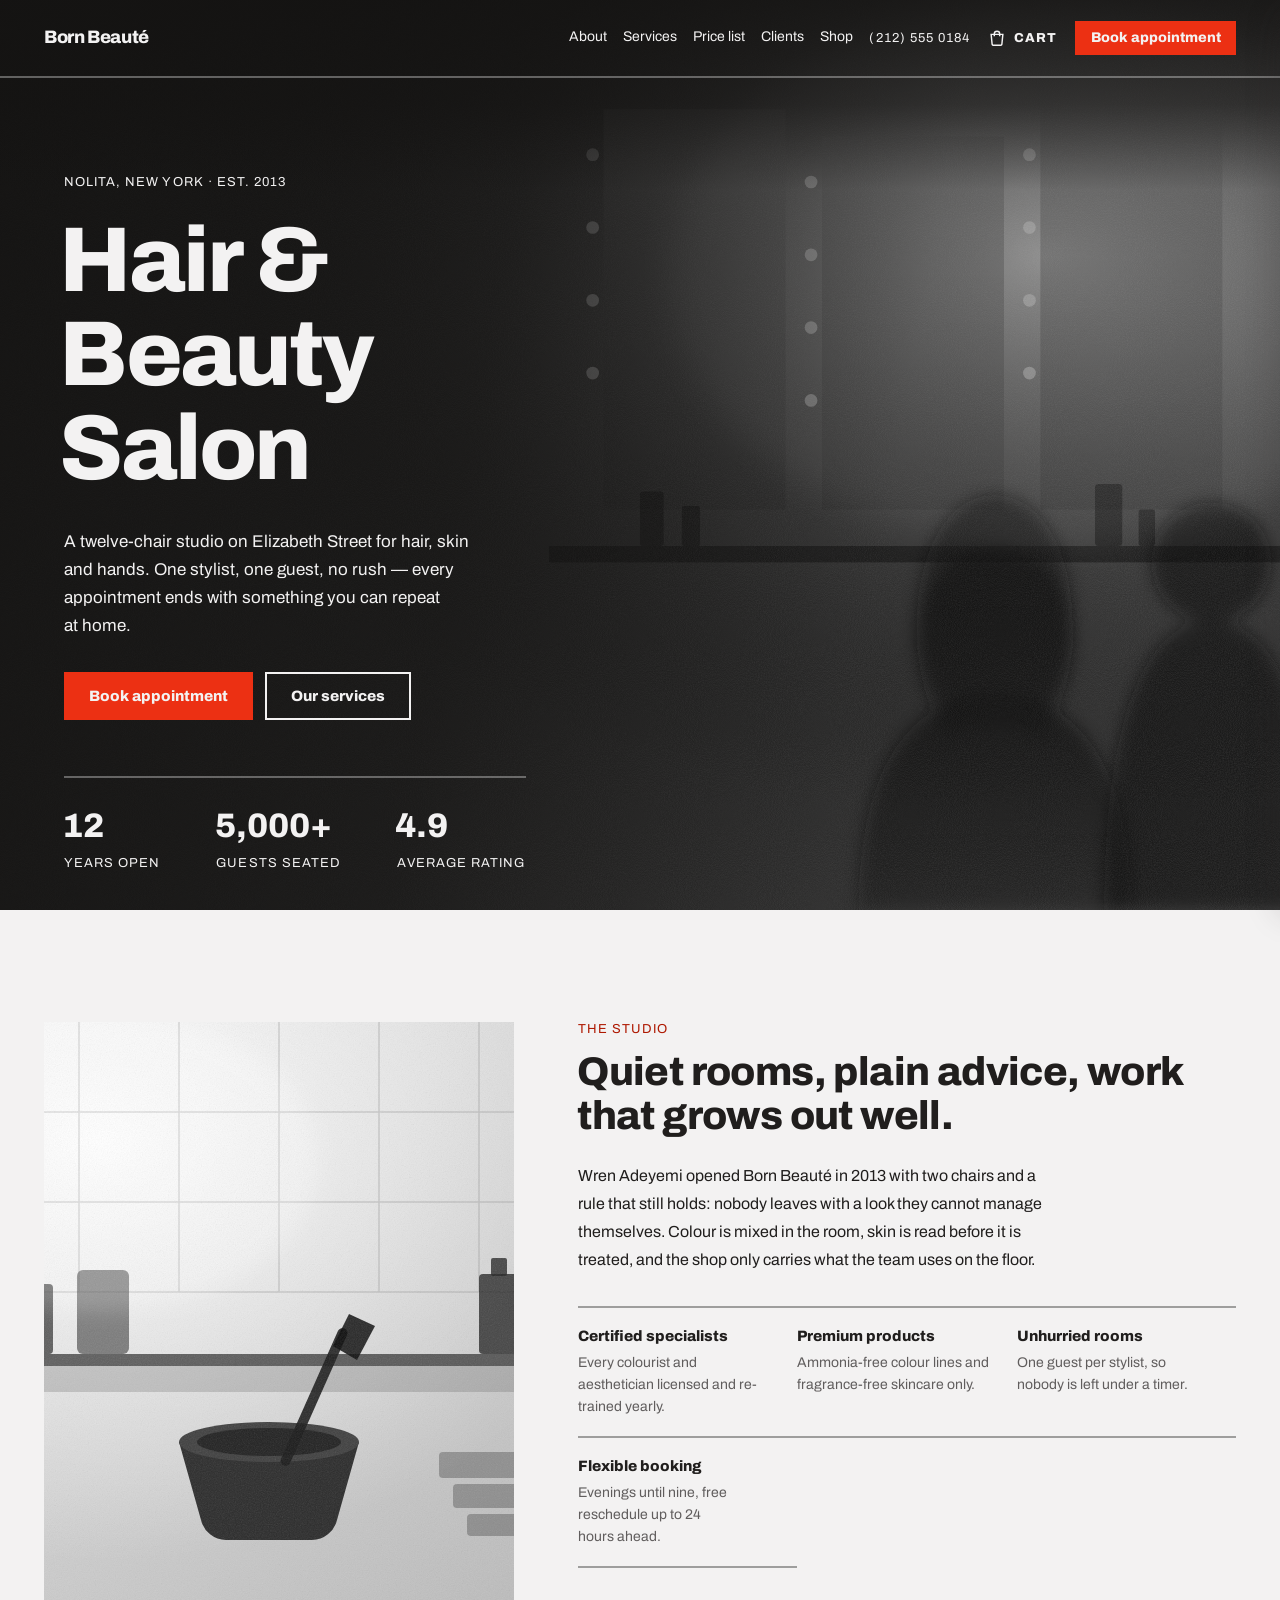
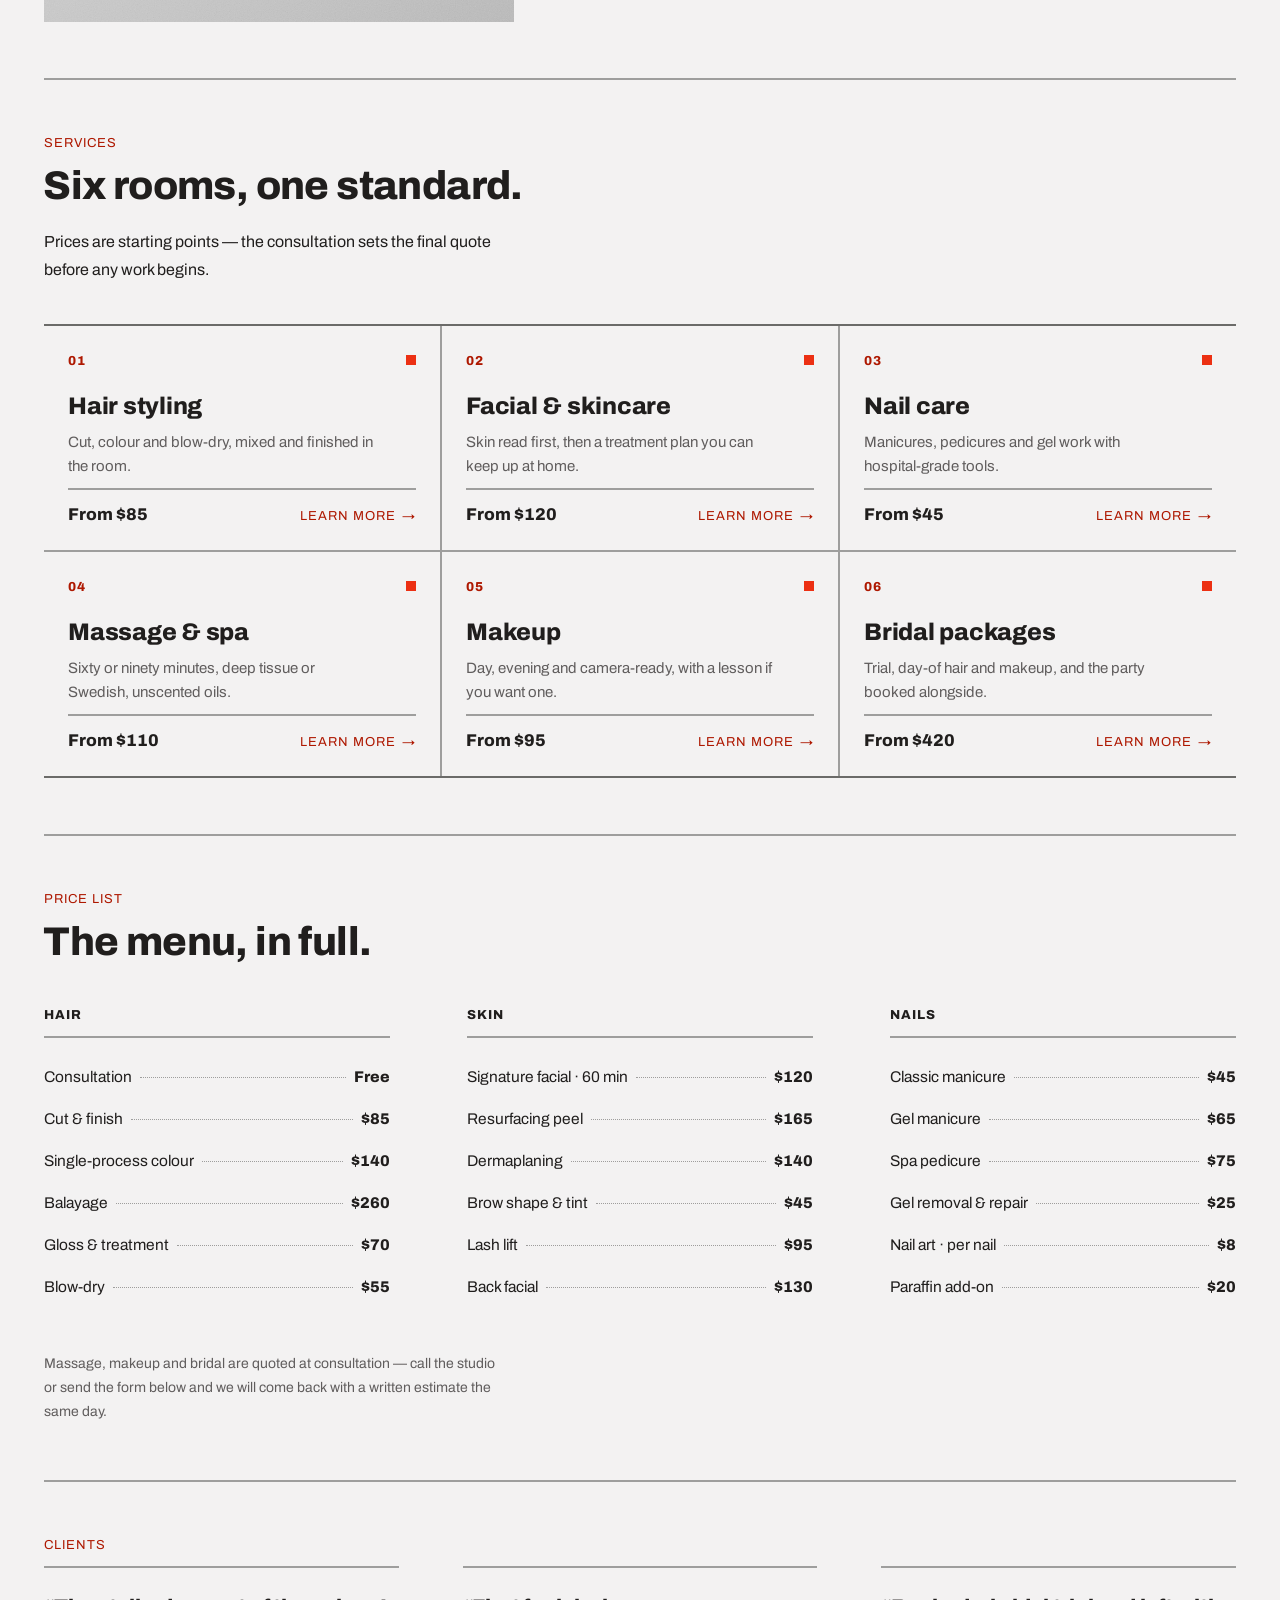
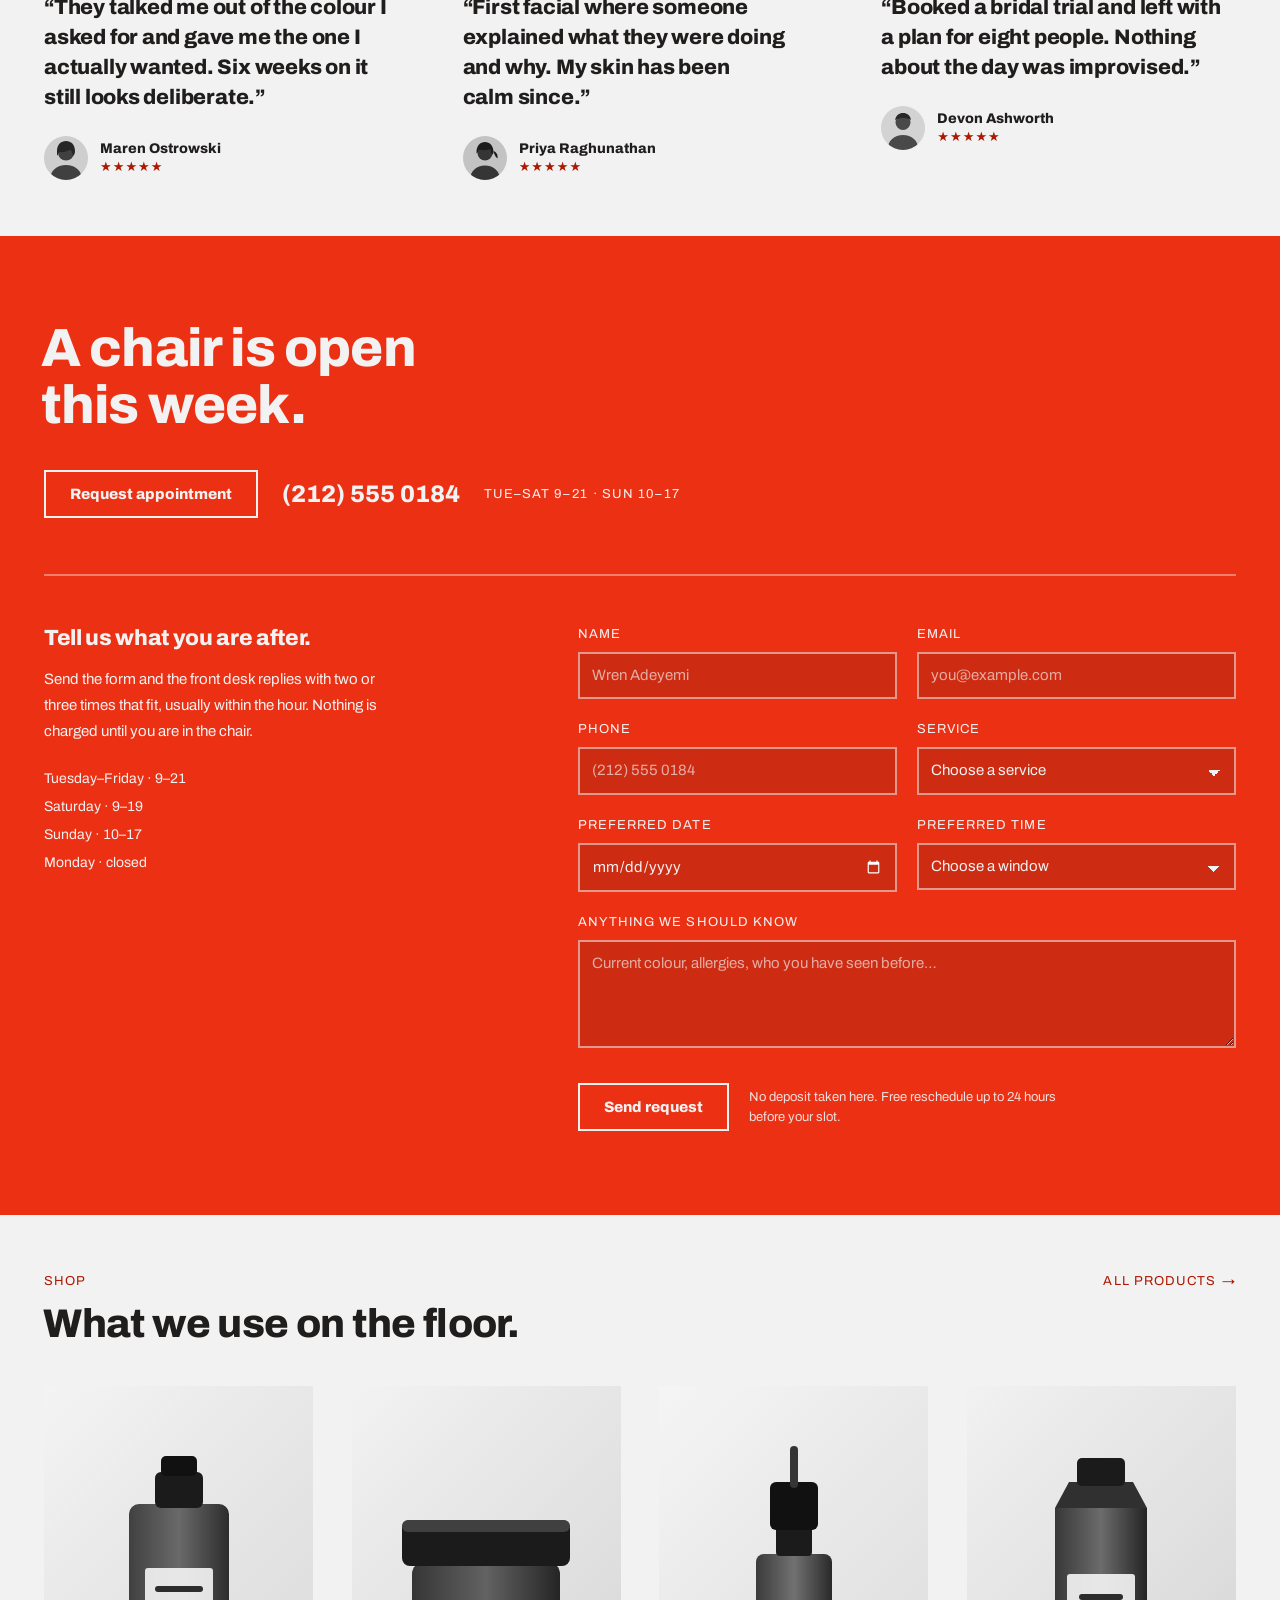
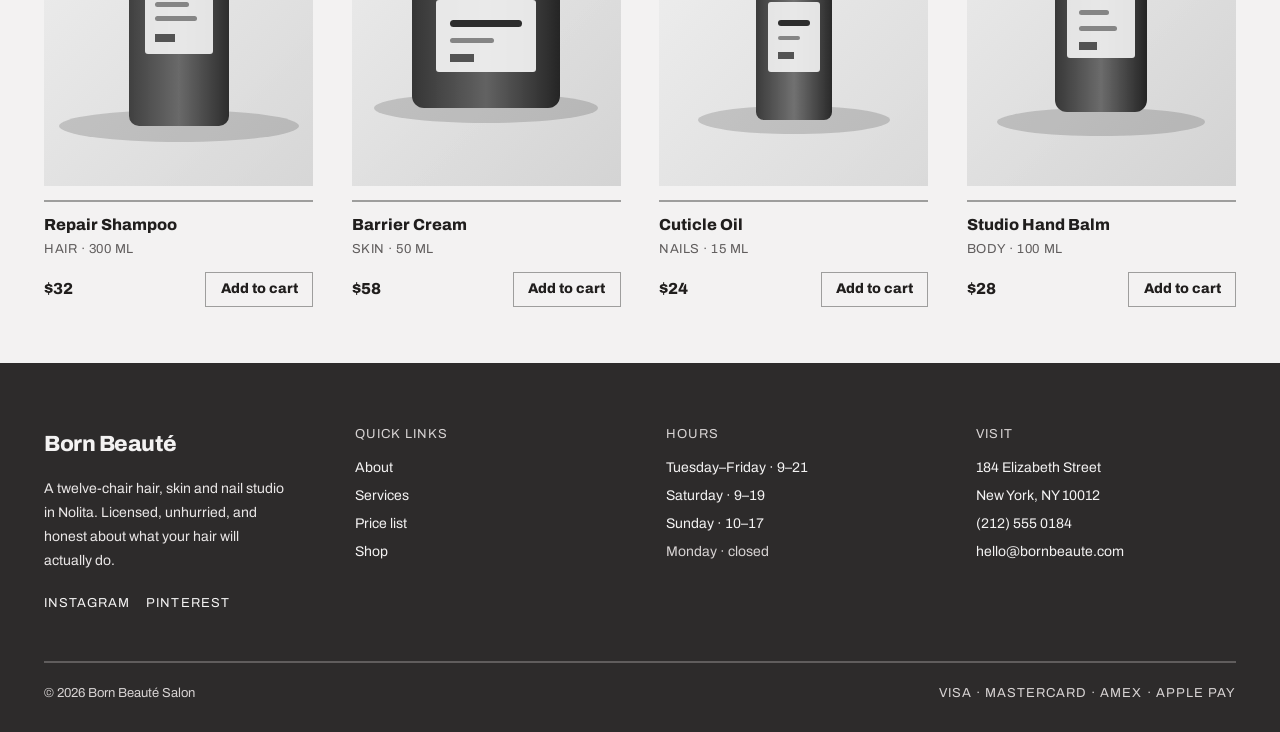
==== index.html @ 6c7028ec "importing all website files" ====
<!DOCTYPE html>
<html lang="en">
<head>
<meta charset="utf-8">
<meta name="viewport" content="width=device-width, initial-scale=1">
<title>Born Beaut&eacute; Salon &mdash; Hair, Skin &amp; Nails in Nolita, New York</title>
<meta name="description" content="Born Beaut&eacute; is a twelve-chair hair, skin and nail studio on Elizabeth Street. One stylist, one guest, no rush. Book cuts, colour, facials, nails, massage, makeup and bridal.">
<meta name="theme-color" content="#141312">
<link rel="canonical" href="https://www.bornbeaute.com/">

<meta property="og:type" content="website">
<meta property="og:site_name" content="Born Beaut&eacute; Salon">
<meta property="og:title" content="Born Beaut&eacute; Salon &mdash; Hair, Skin &amp; Nails in Nolita">
<meta property="og:description" content="A twelve-chair studio on Elizabeth Street. Every appointment ends with something you can repeat at home.">
<meta property="og:url" content="https://www.bornbeaute.com/">
<meta property="og:image" content="https://www.bornbeaute.com/assets/img/hero.svg">
<meta name="twitter:card" content="summary_large_image">

<link rel="icon" href="assets/img/favicon.svg" type="image/svg+xml">
<link rel="preconnect" href="https://fonts.googleapis.com">
<link rel="preconnect" href="https://fonts.gstatic.com" crossorigin>
<link rel="stylesheet" href="assets/css/styles.css">
<script>document.documentElement.classList.add('js');</script>

<script type="application/ld+json">
{
  "@context": "https://schema.org",
  "@type": "HairSalon",
  "name": "Born Beauté Salon",
  "url": "https://www.bornbeaute.com/",
  "telephone": "+1-212-555-0184",
  "email": "hello@bornbeaute.com",
  "priceRange": "$$",
  "address": {
    "@type": "PostalAddress",
    "streetAddress": "184 Elizabeth Street",
    "addressLocality": "New York",
    "addressRegion": "NY",
    "postalCode": "10012",
    "addressCountry": "US"
  },
  "aggregateRating": { "@type": "AggregateRating", "ratingValue": "4.9", "reviewCount": "5000" },
  "openingHoursSpecification": [
    { "@type": "OpeningHoursSpecification", "dayOfWeek": ["Tuesday", "Wednesday", "Thursday", "Friday"], "opens": "09:00", "closes": "21:00" },
    { "@type": "OpeningHoursSpecification", "dayOfWeek": "Saturday", "opens": "09:00", "closes": "19:00" },
    { "@type": "OpeningHoursSpecification", "dayOfWeek": "Sunday", "opens": "10:00", "closes": "17:00" }
  ]
}
</script>
</head>
<body>

<a class="skip-link" href="#main">Skip to content</a>

<header class="site-header" id="siteHeader">
  <nav class="nav" aria-label="Primary">
    <a class="nav-brand" href="#top">Born Beaut&eacute;</a>

    <div class="nav-links" id="navLinks">
      <a href="#about">About</a>
      <a href="#services">Services</a>
      <a href="#pricing">Price list</a>
      <a href="#voices">Clients</a>
      <a href="#shop">Shop</a>
    </div>

    <a class="nav-phone num" href="tel:+12125550184">(212) 555 0184</a>

    <button type="button" class="cart-btn" id="cartOpen" aria-label="Open cart">
      <svg class="cart-icon" viewBox="0 0 20 20" width="18" height="18" aria-hidden="true" focusable="false">
        <path d="M3.5 6h13l-1.1 11.2a1 1 0 0 1-1 .8H5.6a1 1 0 0 1-1-.8z" fill="none" stroke="currentColor" stroke-width="1.6"/>
        <path d="M7 8V5.4A3 3 0 0 1 10 2.4a3 3 0 0 1 3 3V8" fill="none" stroke="currentColor" stroke-width="1.6"/>
      </svg>
      <span class="cart-btn-label">Cart</span>
      <span class="cart-count" id="cartCount" hidden>0</span>
    </button>

    <a class="btn btn-primary" href="#book"><span>Book appointment</span></a>

    <button type="button" class="nav-toggle" id="navToggle" aria-expanded="false" aria-controls="navLinks" aria-label="Toggle menu"><span></span></button>
  </nav>
</header>

<main id="main">

  <!-- ==================== hero ==================== -->
  <section class="hero" id="top">
    <div class="hero-media">
      <video class="grayscale" autoplay muted loop playsinline preload="auto"
             poster="assets/img/hero.svg"
             aria-label="Aerial view drifting over the Nolita neighbourhood around the studio">
        <source src="assets/video/hero.mp4" type="video/mp4">
        <img src="assets/img/hero.svg" alt="A stylist finishing a client's hair in the Born Beaut&eacute; studio" width="1600" height="1000">
      </video>
    </div>
    <div class="hero-scrim"></div>

    <div class="hero-body">
      <div class="wrap">
        <span class="eyebrow hero-eyebrow">Nolita, New York &middot; Est. 2013</span>
        <h1>
          <span>Hair &amp;</span>
          <span>Beauty</span>
          <span>Salon</span>
        </h1>
        <p class="hero-copy">A twelve-chair studio on Elizabeth Street for hair, skin and hands. One stylist, one guest, no rush &mdash; every appointment ends with something you can repeat at home.</p>
        <div class="hero-actions">
          <a class="btn btn-primary btn-lg" href="#book">Book appointment</a>
          <a class="btn btn-on-dark btn-lg" href="#services">Our services</a>
        </div>
        <div class="stats">
          <div>
            <p class="stat-value num">12</p>
            <p class="stat-label">Years open</p>
          </div>
          <div>
            <p class="stat-value num">5,000+</p>
            <p class="stat-label">Guests seated</p>
          </div>
          <div>
            <p class="stat-value num">4.9</p>
            <p class="stat-label">Average rating</p>
          </div>
        </div>
      </div>
    </div>
  </section>

  <div class="wrap">
    <div class="spacer-56"></div>

    <!-- ==================== about ==================== -->
    <section class="section about reveal" id="about" aria-labelledby="about-title">
      <figure class="about-media grayscale">
        <img src="assets/img/about.svg" alt="Colour being mixed at the studio's back bar" width="800" height="600" loading="lazy">
      </figure>
      <div>
        <span class="kicker">The studio</span>
        <h2 class="h2" id="about-title">Quiet rooms, plain advice, work that grows out well.</h2>
        <p class="lede">Wren Adeyemi opened Born Beaut&eacute; in 2013 with two chairs and a rule that still holds: nobody leaves with a look they cannot manage themselves. Colour is mixed in the room, skin is read before it is treated, and the shop only carries what the team uses on the floor.</p>
        <div class="feature-grid">
          <div class="feature">
            <h3>Certified specialists</h3>
            <p>Every colourist and aesthetician licensed and re-trained yearly.</p>
          </div>
          <div class="feature">
            <h3>Premium products</h3>
            <p>Ammonia-free colour lines and fragrance-free skincare only.</p>
          </div>
          <div class="feature">
            <h3>Unhurried rooms</h3>
            <p>One guest per stylist, so nobody is left under a timer.</p>
          </div>
          <div class="feature">
            <h3>Flexible booking</h3>
            <p>Evenings until nine, free reschedule up to 24 hours ahead.</p>
          </div>
        </div>
      </div>
    </section>

    <hr class="hr">

    <!-- ==================== services ==================== -->
    <section class="section reveal" id="services" aria-labelledby="services-title">
      <span class="kicker">Services</span>
      <h2 class="h2" id="services-title">Six rooms, one standard.</h2>
      <p class="lede">Prices are starting points &mdash; the consultation sets the final quote before any work begins.</p>

      <div class="service-grid">
        <article class="service">
          <div class="service-top"><p class="service-num">01</p><span class="service-dot" aria-hidden="true"></span></div>
          <h3>Hair styling</h3>
          <p class="service-blurb">Cut, colour and blow-dry, mixed and finished in the room.</p>
          <div class="service-foot">
            <p class="service-price">From $85</p>
            <a class="link-arrow" href="#pricing">Learn more<span class="visually-hidden"> about hair styling</span></a>
          </div>
        </article>

        <article class="service">
          <div class="service-top"><p class="service-num">02</p><span class="service-dot" aria-hidden="true"></span></div>
          <h3>Facial &amp; skincare</h3>
          <p class="service-blurb">Skin read first, then a treatment plan you can keep up at home.</p>
          <div class="service-foot">
            <p class="service-price">From $120</p>
            <a class="link-arrow" href="#pricing">Learn more<span class="visually-hidden"> about facials and skincare</span></a>
          </div>
        </article>

        <article class="service">
          <div class="service-top"><p class="service-num">03</p><span class="service-dot" aria-hidden="true"></span></div>
          <h3>Nail care</h3>
          <p class="service-blurb">Manicures, pedicures and gel work with hospital-grade tools.</p>
          <div class="service-foot">
            <p class="service-price">From $45</p>
            <a class="link-arrow" href="#pricing">Learn more<span class="visually-hidden"> about nail care</span></a>
          </div>
        </article>

        <article class="service">
          <div class="service-top"><p class="service-num">04</p><span class="service-dot" aria-hidden="true"></span></div>
          <h3>Massage &amp; spa</h3>
          <p class="service-blurb">Sixty or ninety minutes, deep tissue or Swedish, unscented oils.</p>
          <div class="service-foot">
            <p class="service-price">From $110</p>
            <a class="link-arrow" href="#book">Learn more<span class="visually-hidden"> about massage and spa</span></a>
          </div>
        </article>

        <article class="service">
          <div class="service-top"><p class="service-num">05</p><span class="service-dot" aria-hidden="true"></span></div>
          <h3>Makeup</h3>
          <p class="service-blurb">Day, evening and camera-ready, with a lesson if you want one.</p>
          <div class="service-foot">
            <p class="service-price">From $95</p>
            <a class="link-arrow" href="#book">Learn more<span class="visually-hidden"> about makeup</span></a>
          </div>
        </article>

        <article class="service">
          <div class="service-top"><p class="service-num">06</p><span class="service-dot" aria-hidden="true"></span></div>
          <h3>Bridal packages</h3>
          <p class="service-blurb">Trial, day-of hair and makeup, and the party booked alongside.</p>
          <div class="service-foot">
            <p class="service-price">From $420</p>
            <a class="link-arrow" href="#book">Learn more<span class="visually-hidden"> about bridal packages</span></a>
          </div>
        </article>
      </div>
    </section>

    <hr class="hr">

    <!-- ==================== price list ==================== -->
    <section class="section reveal" id="pricing" aria-labelledby="pricing-title">
      <span class="kicker">Price list</span>
      <h2 class="h2" id="pricing-title">The menu, in full.</h2>

      <div class="price-groups">
        <div class="price-group">
          <h3>Hair</h3>
          <dl>
            <div class="price-row"><dt>Consultation</dt><span class="price-lead" aria-hidden="true"></span><dd>Free</dd></div>
            <div class="price-row"><dt>Cut &amp; finish</dt><span class="price-lead" aria-hidden="true"></span><dd>$85</dd></div>
            <div class="price-row"><dt>Single-process colour</dt><span class="price-lead" aria-hidden="true"></span><dd>$140</dd></div>
            <div class="price-row"><dt>Balayage</dt><span class="price-lead" aria-hidden="true"></span><dd>$260</dd></div>
            <div class="price-row"><dt>Gloss &amp; treatment</dt><span class="price-lead" aria-hidden="true"></span><dd>$70</dd></div>
            <div class="price-row"><dt>Blow-dry</dt><span class="price-lead" aria-hidden="true"></span><dd>$55</dd></div>
          </dl>
        </div>

        <div class="price-group">
          <h3>Skin</h3>
          <dl>
            <div class="price-row"><dt>Signature facial &middot; 60 min</dt><span class="price-lead" aria-hidden="true"></span><dd>$120</dd></div>
            <div class="price-row"><dt>Resurfacing peel</dt><span class="price-lead" aria-hidden="true"></span><dd>$165</dd></div>
            <div class="price-row"><dt>Dermaplaning</dt><span class="price-lead" aria-hidden="true"></span><dd>$140</dd></div>
            <div class="price-row"><dt>Brow shape &amp; tint</dt><span class="price-lead" aria-hidden="true"></span><dd>$45</dd></div>
            <div class="price-row"><dt>Lash lift</dt><span class="price-lead" aria-hidden="true"></span><dd>$95</dd></div>
            <div class="price-row"><dt>Back facial</dt><span class="price-lead" aria-hidden="true"></span><dd>$130</dd></div>
          </dl>
        </div>

        <div class="price-group">
          <h3>Nails</h3>
          <dl>
            <div class="price-row"><dt>Classic manicure</dt><span class="price-lead" aria-hidden="true"></span><dd>$45</dd></div>
            <div class="price-row"><dt>Gel manicure</dt><span class="price-lead" aria-hidden="true"></span><dd>$65</dd></div>
            <div class="price-row"><dt>Spa pedicure</dt><span class="price-lead" aria-hidden="true"></span><dd>$75</dd></div>
            <div class="price-row"><dt>Gel removal &amp; repair</dt><span class="price-lead" aria-hidden="true"></span><dd>$25</dd></div>
            <div class="price-row"><dt>Nail art &middot; per nail</dt><span class="price-lead" aria-hidden="true"></span><dd>$8</dd></div>
            <div class="price-row"><dt>Paraffin add-on</dt><span class="price-lead" aria-hidden="true"></span><dd>$20</dd></div>
          </dl>
        </div>
      </div>

      <p class="price-note">Massage, makeup and bridal are quoted at consultation &mdash; call the studio or send the form below and we will come back with a written estimate the same day.</p>
    </section>

    <hr class="hr">

    <!-- ==================== clients ==================== -->
    <section class="section reveal" id="voices" aria-labelledby="voices-title">
      <span class="kicker">Clients</span>
      <h2 class="visually-hidden" id="voices-title">What clients say</h2>

      <div class="quote-grid">
        <figure class="quote">
          <blockquote>&ldquo;They talked me out of the colour I asked for and gave me the one I actually wanted. Six weeks on it still looks deliberate.&rdquo;</blockquote>
          <figcaption>
            <img class="grayscale" src="assets/img/client-1.svg" alt="" width="44" height="44" loading="lazy">
            <span>
              <span class="quote-name">Maren Ostrowski</span>
              <span class="quote-stars" aria-label="Rated 5 out of 5">&#9733;&#9733;&#9733;&#9733;&#9733;</span>
            </span>
          </figcaption>
        </figure>

        <figure class="quote">
          <blockquote>&ldquo;First facial where someone explained what they were doing and why. My skin has been calm since.&rdquo;</blockquote>
          <figcaption>
            <img class="grayscale" src="assets/img/client-2.svg" alt="" width="44" height="44" loading="lazy">
            <span>
              <span class="quote-name">Priya Raghunathan</span>
              <span class="quote-stars" aria-label="Rated 5 out of 5">&#9733;&#9733;&#9733;&#9733;&#9733;</span>
            </span>
          </figcaption>
        </figure>

        <figure class="quote">
          <blockquote>&ldquo;Booked a bridal trial and left with a plan for eight people. Nothing about the day was improvised.&rdquo;</blockquote>
          <figcaption>
            <img class="grayscale" src="assets/img/client-3.svg" alt="" width="44" height="44" loading="lazy">
            <span>
              <span class="quote-name">Devon Ashworth</span>
              <span class="quote-stars" aria-label="Rated 5 out of 5">&#9733;&#9733;&#9733;&#9733;&#9733;</span>
            </span>
          </figcaption>
        </figure>
      </div>
    </section>
  </div>

  <!-- ==================== booking ==================== -->
  <section class="book" id="book" aria-labelledby="book-title">
    <div class="wrap">
      <h2 id="book-title">
        <span>A chair is open</span>
        <span>this week.</span>
      </h2>
      <div class="book-meta">
        <a class="btn btn-on-dark btn-lg" href="#name">Request appointment</a>
        <a class="book-phone" href="tel:+12125550184">(212) 555 0184</a>
        <span class="eyebrow">Tue&ndash;Sat 9&ndash;21 &middot; Sun 10&ndash;17</span>
      </div>

      <div class="book-layout">
        <div class="book-intro">
          <h3>Tell us what you are after.</h3>
          <p>Send the form and the front desk replies with two or three times that fit, usually within the hour. Nothing is charged until you are in the chair.</p>
          <div class="book-hours">
            <span>Tuesday&ndash;Friday &middot; 9&ndash;21</span>
            <span>Saturday &middot; 9&ndash;19</span>
            <span>Sunday &middot; 10&ndash;17</span>
            <span>Monday &middot; closed</span>
          </div>
        </div>

        <form class="book-form" id="bookForm" novalidate>
          <div class="form-grid">
            <label class="field">
              <span>Name</span>
              <input class="input" type="text" id="name" name="name" autocomplete="name" placeholder="Wren Adeyemi" required>
              <span class="field-error" data-error-for="name" role="alert"></span>
            </label>

            <label class="field">
              <span>Email</span>
              <input class="input" type="email" name="email" autocomplete="email" placeholder="you@example.com" required>
              <span class="field-error" data-error-for="email" role="alert"></span>
            </label>

            <label class="field">
              <span>Phone <span class="visually-hidden">(optional)</span></span>
              <input class="input num" type="tel" name="phone" autocomplete="tel" placeholder="(212) 555 0184">
              <span class="field-error" data-error-for="phone" role="alert"></span>
            </label>

            <label class="field">
              <span>Service</span>
              <select class="input" name="service" required>
                <option value="">Choose a service</option>
                <option>Hair styling</option>
                <option>Facial &amp; skincare</option>
                <option>Nail care</option>
                <option>Massage &amp; spa</option>
                <option>Makeup</option>
                <option>Bridal package</option>
                <option>Not sure yet</option>
              </select>
              <span class="field-error" data-error-for="service" role="alert"></span>
            </label>

            <label class="field">
              <span>Preferred date</span>
              <input class="input num" type="date" name="date" required>
              <span class="field-error" data-error-for="date" role="alert"></span>
            </label>

            <label class="field">
              <span>Preferred time</span>
              <select class="input" name="time" required>
                <option value="">Choose a window</option>
                <option>Morning &middot; 9&ndash;12</option>
                <option>Afternoon &middot; 12&ndash;17</option>
                <option>Evening &middot; 17&ndash;21</option>
              </select>
              <span class="field-error" data-error-for="time" role="alert"></span>
            </label>

            <label class="field field--full">
              <span>Anything we should know <span class="visually-hidden">(optional)</span></span>
              <textarea class="input" name="notes" placeholder="Current colour, allergies, who you have seen before&hellip;"></textarea>
            </label>

            <p class="form-status" id="formStatus" role="status" hidden></p>
          </div>

          <div class="form-foot">
            <button class="btn btn-on-dark btn-lg" type="submit">Send request</button>
            <p class="form-fine">No deposit taken here. Free reschedule up to 24 hours before your slot.</p>
          </div>
        </form>
      </div>
    </div>
  </section>

  <!-- ==================== shop ==================== -->
  <div class="wrap">
    <section class="section reveal" id="shop" aria-labelledby="shop-title">
      <div class="shop-head">
        <div>
          <span class="kicker">Shop</span>
          <h2 class="h2" id="shop-title">What we use on the floor.</h2>
        </div>
        <a class="link-arrow" href="#shop">All products</a>
      </div>

      <div class="product-grid">
        <article class="product" data-product="Repair Shampoo" data-kind="Hair &middot; 300 ml" data-price="32" data-img="assets/img/prod-1.svg">
          <figure class="product-media grayscale">
            <img src="assets/img/prod-1.svg" alt="Repair Shampoo, 300 ml bottle" width="400" height="400" loading="lazy">
          </figure>
          <div class="product-info">
            <p class="product-name">Repair Shampoo</p>
            <p class="product-kind">Hair &middot; 300 ml</p>
          </div>
          <div class="product-foot">
            <span class="product-price">$32</span>
            <button type="button" class="btn btn-secondary" data-add-to-cart>Add to cart</button>
          </div>
        </article>

        <article class="product" data-product="Barrier Cream" data-kind="Skin &middot; 50 ml" data-price="58" data-img="assets/img/prod-2.svg">
          <figure class="product-media grayscale">
            <img src="assets/img/prod-2.svg" alt="Barrier Cream, 50 ml jar" width="400" height="400" loading="lazy">
          </figure>
          <div class="product-info">
            <p class="product-name">Barrier Cream</p>
            <p class="product-kind">Skin &middot; 50 ml</p>
          </div>
          <div class="product-foot">
            <span class="product-price">$58</span>
            <button type="button" class="btn btn-secondary" data-add-to-cart>Add to cart</button>
          </div>
        </article>

        <article class="product" data-product="Cuticle Oil" data-kind="Nails &middot; 15 ml" data-price="24" data-img="assets/img/prod-3.svg">
          <figure class="product-media grayscale">
            <img src="assets/img/prod-3.svg" alt="Cuticle Oil, 15 ml dropper bottle" width="400" height="400" loading="lazy">
          </figure>
          <div class="product-info">
            <p class="product-name">Cuticle Oil</p>
            <p class="product-kind">Nails &middot; 15 ml</p>
          </div>
          <div class="product-foot">
            <span class="product-price">$24</span>
            <button type="button" class="btn btn-secondary" data-add-to-cart>Add to cart</button>
          </div>
        </article>

        <article class="product" data-product="Studio Hand Balm" data-kind="Body &middot; 100 ml" data-price="28" data-img="assets/img/prod-4.svg">
          <figure class="product-media grayscale">
            <img src="assets/img/prod-4.svg" alt="Studio Hand Balm, 100 ml tube" width="400" height="400" loading="lazy">
          </figure>
          <div class="product-info">
            <p class="product-name">Studio Hand Balm</p>
            <p class="product-kind">Body &middot; 100 ml</p>
          </div>
          <div class="product-foot">
            <span class="product-price">$28</span>
            <button type="button" class="btn btn-secondary" data-add-to-cart>Add to cart</button>
          </div>
        </article>
      </div>
    </section>
  </div>

</main>

<!-- ==================== footer ==================== -->
<footer class="site-footer">
  <div class="wrap">
    <div class="footer-grid">
      <div>
        <p class="footer-brand">Born Beaut&eacute;</p>
        <p class="footer-about">A twelve-chair hair, skin and nail studio in Nolita. Licensed, unhurried, and honest about what your hair will actually do.</p>
        <div class="footer-social">
          <a href="https://instagram.com/" rel="noopener noreferrer nofollow" target="_blank">Instagram</a>
          <a href="https://pinterest.com/" rel="noopener noreferrer nofollow" target="_blank">Pinterest</a>
        </div>
      </div>

      <div class="footer-col">
        <h2>Quick links</h2>
        <ul>
          <li><a href="#about">About</a></li>
          <li><a href="#services">Services</a></li>
          <li><a href="#pricing">Price list</a></li>
          <li><a href="#shop">Shop</a></li>
        </ul>
      </div>

      <div class="footer-col">
        <h2>Hours</h2>
        <ul class="num">
          <li>Tuesday&ndash;Friday &middot; 9&ndash;21</li>
          <li>Saturday &middot; 9&ndash;19</li>
          <li>Sunday &middot; 10&ndash;17</li>
          <li class="footer-muted">Monday &middot; closed</li>
        </ul>
      </div>

      <div class="footer-col">
        <h2>Visit</h2>
        <ul>
          <li>184 Elizabeth Street</li>
          <li>New York, NY 10012</li>
          <li class="num"><a href="tel:+12125550184">(212) 555 0184</a></li>
          <li><a href="mailto:hello@bornbeaute.com">hello@bornbeaute.com</a></li>
        </ul>
      </div>
    </div>

    <div class="footer-bottom">
      <span>&copy; <span id="year">2026</span> Born Beaut&eacute; Salon</span>
      <span class="eyebrow">Visa &middot; Mastercard &middot; Amex &middot; Apple Pay</span>
    </div>
  </div>
</footer>

<!-- ==================== cart ==================== -->
<div class="drawer-backdrop" id="cartBackdrop" hidden></div>
<aside class="drawer" id="cartDrawer" role="dialog" aria-modal="true" aria-labelledby="cartTitle" aria-hidden="true">
  <div class="drawer-head">
    <h2 id="cartTitle">Your cart</h2>
    <button type="button" class="drawer-close" id="cartClose" aria-label="Close cart">&times;</button>
  </div>
  <div class="drawer-body" id="cartBody">
    <p class="drawer-empty">Nothing here yet. Everything in the shop is what the team reaches for on the floor.</p>
  </div>
  <div class="drawer-foot">
    <div class="cart-total"><span>Subtotal</span><span id="cartTotal">$0</span></div>
    <button type="button" class="btn btn-primary btn-lg" id="cartCheckout" disabled>Checkout</button>
    <p class="drawer-note">Orders are collected at the studio or shipped within New York. Checkout is not wired to a payment provider yet.</p>
  </div>
</aside>

<div class="toast" id="toast" role="status" aria-live="polite"></div>

<button type="button" class="to-top" id="toTop" aria-label="Back to top">&#8593;</button>

<script src="assets/js/main.js" defer></script>
</body>
</html>
---- assets/css/styles.css ----
/* ============================================================================
   Born Beaute Salon - implementation of the "Modernist" design system.
   The token block below is copied from the Modernist design system in _ds/,
   which stays the source of truth for the look. Retune there, then mirror here.
   ========================================================================== */

@import url('https://fonts.googleapis.com/css2?family=Archivo:wght@400;600;800&display=swap');

:root {
  --color-bg: #f3f2f2;
  --color-surface: #eae9e9;
  --color-text: #201e1d;
  --color-accent: #ec3013;
  --color-accent-2: #e15b47;
  --color-divider: color-mix(in srgb, #201e1d 40%, transparent);

  --color-neutral-100: #f8f4f4;
  --color-neutral-200: #eae7e7;
  --color-neutral-300: #d7d3d3;
  --color-neutral-400: #bab6b6;
  --color-neutral-500: #9b9797;
  --color-neutral-600: #7d7979;
  --color-neutral-700: #605d5d;
  --color-neutral-800: #444141;
  --color-neutral-900: #2d2b2b;

  --color-accent-100: #fff2ef;
  --color-accent-200: #ffe0d9;
  --color-accent-300: #ffc4b8;
  --color-accent-400: #ff9783;
  --color-accent-500: #ff563c;
  --color-accent-600: #dd2b0f;
  --color-accent-700: #ae1800;
  --color-accent-800: #7c1405;
  --color-accent-900: #4d170e;

  --font-heading: "Archivo", system-ui, sans-serif;
  --font-heading-weight: 800;
  --font-body: "Archivo", system-ui, sans-serif;

  --space-1: 4px;
  --space-2: 8px;
  --space-3: 12px;
  --space-4: 16px;
  --space-6: 24px;
  --space-8: 32px;

  --radius-md: 0px;

  --shadow-sm: 0 1px 2px color-mix(in srgb, #2d2b2b 14%, transparent);
  --shadow-md: 0 3px 10px color-mix(in srgb, #2d2b2b 16%, transparent);
  --shadow-lg: 0 12px 32px color-mix(in srgb, #2d2b2b 22%, transparent);

  --ink-dark: #141312;
  --rule: 2px solid var(--color-divider);
  --wrap: 1240px;
  --gutter: 24px;
  --header-h: 76px;
}

/* --- base ---------------------------------------------------------------- */

*, *::before, *::after { box-sizing: border-box; }

html { scroll-behavior: smooth; scroll-padding-top: calc(var(--header-h) + 16px); }
@media (prefers-reduced-motion: reduce) {
  html { scroll-behavior: auto; }
  *, *::before, *::after { animation-duration: .001ms !important; transition-duration: .001ms !important; }
}

body {
  margin: 0;
  background: var(--color-bg);
  color: var(--color-text);
  font-family: var(--font-body);
  font-size: 15px;
  line-height: 1.55;
  font-weight: 400;
  text-wrap: pretty;
  -webkit-font-smoothing: antialiased;
}

h1, h2, h3, h4, h5, h6 {
  font-family: var(--font-heading);
  font-weight: var(--font-heading-weight);
  line-height: 1.12;
  letter-spacing: -0.015em;
  margin: 0;
}
p { margin: 0; }
img, svg { display: block; max-width: 100%; }
figure { margin: 0; }
ul { margin: 0; padding: 0; list-style: none; }
dl, dd { margin: 0; }

a { color: var(--color-accent-700); text-decoration: none; text-underline-offset: 3px; }
a:hover { color: var(--color-accent); }

:focus { outline: none; }
:focus-visible { outline: 2px solid var(--color-accent); outline-offset: 2px; }
::selection { background: color-mix(in srgb, var(--color-accent) 30%, transparent); }

.grayscale { filter: grayscale(1) contrast(1.08); }
.visually-hidden {
  position: absolute; width: 1px; height: 1px; padding: 0; margin: -1px;
  overflow: hidden; clip: rect(0 0 0 0); white-space: nowrap; border: 0;
}

.skip-link {
  position: absolute; left: 12px; top: -60px; z-index: 200;
  background: var(--color-accent); color: var(--color-bg);
  padding: 10px 16px; font-family: var(--font-heading); font-weight: 800; font-size: 14px;
  transition: top .15s ease;
}
.skip-link:focus { top: 12px; color: var(--color-bg); }

/* --- shared type --------------------------------------------------------- */

.wrap { max-width: var(--wrap); margin: 0 auto; padding-inline: var(--gutter); }

.kicker {
  display: block; font-size: 13px; line-height: 14px;
  letter-spacing: 0.08em; text-transform: uppercase;
  color: var(--color-accent-700); margin-bottom: 14px;
}
.kicker--light { color: inherit; opacity: .85; }

.h2 {
  font-size: clamp(28px, 3.2vw, 40px); line-height: 1.1;
  letter-spacing: -0.015em; margin-left: -0.02em;
}
.lede { font-size: 16px; line-height: 28px; max-width: 54ch; margin-top: 20px; }
.num { font-feature-settings: "tnum" 1; }
.eyebrow { font-size: 13px; letter-spacing: 0.08em; text-transform: uppercase; }

.hr { height: 2px; border: 0; margin: 0; background: var(--color-divider); }
.section { padding-block: 56px; }
.spacer-56 { height: 56px; }

/* --- buttons ------------------------------------------------------------- */

.btn {
  display: inline-flex; align-items: center; justify-content: center; gap: 6px;
  cursor: pointer; text-decoration: none; white-space: nowrap; flex: none;
  font-family: var(--font-heading); font-weight: var(--font-heading-weight);
  font-size: 14px; line-height: 1.2; color: var(--color-text);
  background: transparent; border: 1px solid transparent;
  padding: var(--space-2) calc(var(--space-3) * 1.2);
  border-radius: var(--radius-md);
  transition: background-color .15s ease, color .15s ease, border-color .15s ease;
}
.btn:disabled { opacity: .45; cursor: not-allowed; }
.btn-primary { background: var(--color-accent); color: var(--color-bg); }
.btn-primary:hover { background: var(--color-accent-600); color: var(--color-bg); }
.btn-primary:active { background: var(--color-accent-700); }
.btn-secondary { border-color: var(--color-divider); }
.btn-secondary:hover { background: color-mix(in srgb, var(--color-text) 7%, transparent); color: var(--color-text); }
.btn-secondary:active { background: color-mix(in srgb, var(--color-text) 14%, transparent); }
.btn-on-dark { color: var(--color-bg); border: 2px solid var(--color-bg); background: transparent; }
.btn-on-dark:hover { background: var(--color-bg); color: var(--ink-dark); }
.btn-lg { padding: 13px 24px; font-size: 15px; }

.link-arrow {
  font-size: 13px; letter-spacing: 0.08em; text-transform: uppercase;
  display: inline-flex; align-items: center; gap: 6px;
}
.link-arrow::after { content: "\2192"; transition: transform .15s ease; }
.link-arrow:hover::after { transform: translateX(3px); }

/* --- header -------------------------------------------------------------- */

.site-header {
  position: fixed; inset: 0 0 auto; z-index: 100;
  color: var(--color-bg);
  border-bottom: 2px solid rgba(243, 242, 242, 0.35);
  background: transparent;
  transition: background-color .25s ease, border-color .25s ease, box-shadow .25s ease;
}
.site-header.is-stuck {
  background: var(--ink-dark);
  border-bottom-color: rgba(243, 242, 242, 0.18);
  box-shadow: var(--shadow-md);
}

.nav {
  display: flex; align-items: center; gap: var(--space-4);
  max-width: var(--wrap); margin: 0 auto;
  padding: var(--space-3) var(--gutter);
  min-height: var(--header-h);
}
.nav-brand {
  font-family: var(--font-heading); font-weight: 800; font-size: 18px;
  letter-spacing: -0.02em; margin-right: auto; color: inherit;
}
.nav-brand:hover { color: inherit; }
.nav-links { display: flex; align-items: center; gap: var(--space-4); }
.nav-links a {
  color: inherit; font-size: 14px; white-space: nowrap;
  padding-block: 4px; border-bottom: 2px solid transparent;
}
.nav-links a:hover { color: inherit; border-bottom-color: var(--color-accent); }
.nav-links a.is-active { border-bottom-color: var(--color-accent); }
.nav-phone { font-size: 13px; letter-spacing: 0.08em; text-transform: uppercase; white-space: nowrap; color: inherit; }
.nav-phone:hover { color: inherit; }

.cart-btn {
  position: relative; display: inline-flex; align-items: center; gap: 8px;
  background: none; border: 0; cursor: pointer; color: inherit;
  font-family: var(--font-heading); font-weight: 800; font-size: 13px;
  letter-spacing: 0.08em; text-transform: uppercase; padding: 6px 2px;
}
.cart-btn:hover { color: var(--color-accent-400); }
.cart-icon { flex: none; }
.cart-count {
  min-width: 20px; height: 20px; padding-inline: 5px;
  display: inline-grid; place-items: center;
  background: var(--color-accent); color: var(--color-bg);
  font-size: 12px; line-height: 1; font-feature-settings: "tnum" 1;
}
.cart-count[hidden] { display: none; }

.nav-toggle {
  display: none; width: 40px; height: 40px; padding: 0;
  background: none; border: 0; cursor: pointer; color: inherit;
}
.nav-toggle span { display: block; width: 22px; height: 2px; background: currentColor; margin: 0 auto; position: relative; transition: background-color .2s ease; }
.nav-toggle span::before, .nav-toggle span::after {
  content: ""; position: absolute; left: 0; width: 22px; height: 2px; background: currentColor;
  transition: transform .2s ease, top .2s ease;
}
.nav-toggle span::before { top: -7px; }
.nav-toggle span::after { top: 7px; }
.nav-toggle[aria-expanded="true"] span { background: transparent; }
.nav-toggle[aria-expanded="true"] span::before { top: 0; transform: rotate(45deg); }
.nav-toggle[aria-expanded="true"] span::after { top: 0; transform: rotate(-45deg); }

@media (max-width: 1140px) {
  .nav-phone { display: none; }
}
@media (max-width: 900px) {
  .nav-toggle { display: block; order: 3; }
  .nav-links {
    position: fixed; inset: var(--header-h) 0 auto; display: block;
    background: var(--ink-dark); padding: 8px var(--gutter) 24px;
    border-bottom: 2px solid rgba(243, 242, 242, 0.2);
    transform: translateY(-8px); opacity: 0; pointer-events: none;
    transition: opacity .18s ease, transform .18s ease;
    max-height: calc(100vh - var(--header-h)); overflow-y: auto;
  }
  .nav-links.is-open { opacity: 1; transform: none; pointer-events: auto; }
  .nav-links a { display: block; padding: 14px 0; font-size: 17px; border-bottom: 1px solid rgba(243, 242, 242, 0.15); }
  .nav-links a:hover, .nav-links a.is-active { border-bottom-color: rgba(243, 242, 242, 0.15); color: var(--color-accent-400); }
  .nav .btn-primary { order: 2; }
  .nav .cart-btn { order: 1; }
}
@media (max-width: 620px) {
  .nav .btn-primary span { display: none; }
  .nav .btn-primary::after { content: "Book"; }
  .cart-btn-label { display: none; }
}

/* --- hero ---------------------------------------------------------------- */

.hero { position: relative; background: var(--color-neutral-900); overflow: hidden; }
.hero-media { position: absolute; inset: 0; }
.hero-media img,
.hero-media video { width: 100%; height: 100%; object-fit: cover; display: block; }
.hero-media::after {
  content: ""; position: absolute; inset: 0; pointer-events: none;
  background: linear-gradient(100deg, rgba(20, 19, 18, .88) 0%, rgba(20, 19, 18, .72) 38%, rgba(20, 19, 18, .28) 68%, rgba(20, 19, 18, .15) 100%);
}
.hero-scrim {
  position: absolute; inset: 0 0 auto; height: 190px; z-index: 1; pointer-events: none;
  background: linear-gradient(to bottom, rgba(20, 19, 18, .82) 0%, rgba(20, 19, 18, .6) 55%, rgba(20, 19, 18, 0) 100%);
}

.hero-body {
  position: relative; z-index: 2; color: var(--color-bg);
  min-height: 100vh; min-height: 100svh; /* full-screen hero */
  display: flex; flex-direction: column; justify-content: flex-end;
  padding-top: calc(var(--header-h) + 96px);
  text-align: left;
}
/* Pin the hero copy to the left edge instead of the centered page column, so
   on wide/full-screen displays the text reads as left-aligned, not centered. */
.hero-body > .wrap {
  max-width: 1400px;
  margin-inline: 0 auto;
  padding-inline: clamp(24px, 5vw, 72px);
}
.hero-eyebrow { display: block; margin-bottom: 22px; }
.hero h1 {
  font-size: clamp(44px, 7.4vw, 92px); line-height: 1.02;
  letter-spacing: -0.03em; margin-left: -0.05em;
}
.hero h1 span { display: block; }
.hero-copy { font-size: 17px; line-height: 28px; max-width: 42ch; margin-top: 32px; }
.hero-actions { display: flex; gap: 12px; flex-wrap: wrap; margin-top: 32px; }

.stats {
  display: grid; grid-template-columns: repeat(3, auto); justify-content: start;
  gap: 14px 56px; margin-top: 56px;
  border-top: 2px solid rgba(243, 242, 242, 0.35); padding: 28px 0 40px;
}
.stat-value { font-family: var(--font-heading); font-weight: 800; font-size: 34px; line-height: 40px; margin-left: -0.045em; }
.stat-label { font-size: 13px; line-height: 14px; letter-spacing: 0.08em; text-transform: uppercase; margin-top: 10px; }

@media (max-width: 620px) {
  .hero-body { min-height: 0; padding-top: calc(var(--header-h) + 64px); }
  .stats { gap: 22px 36px; grid-template-columns: repeat(2, auto); }
}

/* --- about --------------------------------------------------------------- */

.about {
  display: grid; grid-template-columns: minmax(0, 5fr) minmax(0, 7fr);
  gap: 28px clamp(24px, 5vw, 88px); align-items: start;
}
.about-media img { width: 100%; aspect-ratio: 4 / 3; object-fit: cover; background: var(--color-surface); }
.about .lede { max-width: 52ch; margin-top: 24px; }

.feature-grid {
  display: grid; grid-template-columns: repeat(auto-fit, minmax(200px, 1fr));
  margin-top: 32px; border-top: var(--rule);
}
.feature { border-bottom: var(--rule); padding: 18px 0; }
.feature h3 { font-size: 15px; line-height: 20px; letter-spacing: 0; }
.feature p { font-size: 14px; line-height: 22px; color: var(--color-neutral-700); margin: 6px 24px 0 0; }

@media (max-width: 860px) {
  .about { grid-template-columns: 1fr; }
}

/* --- services ------------------------------------------------------------ */

/* 340px keeps the track count at 3 / 2 / 1, so the six cards always fill
   their rows and the divider background is never left showing through. */
.service-grid {
  display: grid; grid-template-columns: repeat(auto-fit, minmax(340px, 1fr));
  gap: 2px; margin-top: 40px; background: var(--color-divider);
  border-top: var(--rule); border-bottom: var(--rule);
}
.service {
  background: var(--color-bg); padding: 28px 24px 24px;
  display: flex; flex-direction: column; gap: 10px;
}
.service-top { display: flex; align-items: baseline; justify-content: space-between; gap: 16px; }
.service-num {
  font-family: var(--font-heading); font-weight: 800; font-size: 13px; line-height: 14px;
  letter-spacing: 0.08em; text-transform: uppercase; color: var(--color-accent-700);
  font-feature-settings: "tnum" 1;
}
.service-dot { width: 10px; height: 10px; background: var(--color-accent); flex: none; transition: transform .2s ease; }
.service:hover .service-dot { transform: scale(1.6); }
.service h3 { font-size: 24px; line-height: 28px; letter-spacing: -0.01em; margin-top: 14px; }
.service-blurb { font-size: 15px; line-height: 24px; color: var(--color-neutral-700); max-width: 34ch; }
.service-foot {
  display: flex; align-items: baseline; justify-content: space-between; gap: 16px;
  margin-top: auto; padding-top: 14px; border-top: var(--rule);
}
.service-price { font-family: var(--font-heading); font-weight: 800; font-size: 17px; line-height: 22px; font-feature-settings: "tnum" 1; }

/* --- price list ---------------------------------------------------------- */

.price-groups {
  display: grid; grid-template-columns: repeat(auto-fit, minmax(320px, 1fr));
  gap: 48px clamp(32px, 6vw, 96px); margin-top: 44px;
}
.price-group h3 {
  font-size: 13px; line-height: 14px; letter-spacing: 0.08em; text-transform: uppercase;
  margin-bottom: 18px; padding-bottom: 14px; border-bottom: var(--rule);
}
.price-row { display: flex; align-items: baseline; gap: 8px; padding: 9px 0; }
.price-row dt { font-size: 15.5px; line-height: 24px; flex: none; }
.price-row dd { font-family: var(--font-heading); font-weight: 800; font-size: 15.5px; line-height: 24px; flex: none; font-feature-settings: "tnum" 1; }
.price-lead { flex: 1; border-bottom: 1px dotted var(--color-divider); transform: translateY(-4px); }
.price-note { margin-top: 44px; font-size: 14px; line-height: 24px; color: var(--color-neutral-700); max-width: 60ch; }

/* --- testimonials -------------------------------------------------------- */

.quote-grid {
  display: grid; grid-template-columns: repeat(auto-fit, minmax(280px, 1fr));
  gap: 40px clamp(32px, 5vw, 72px); margin-top: 8px;
}
.quote { border-top: var(--rule); padding-top: 24px; }
.quote blockquote {
  font-family: var(--font-heading); font-weight: 800; font-size: 21px; line-height: 30px;
  letter-spacing: -0.01em; margin: 0;
}
.quote figcaption { display: flex; align-items: center; gap: 12px; margin-top: 24px; }
.quote figcaption img { width: 44px; height: 44px; border-radius: 50%; object-fit: cover; flex: none; background: var(--color-surface); }
.quote-name { display: block; font-size: 14px; line-height: 18px; font-family: var(--font-heading); font-weight: 800; }
.quote-stars { display: block; font-size: 13px; line-height: 18px; letter-spacing: 0.08em; color: var(--color-accent-700); }

/* --- booking ------------------------------------------------------------- */

.book { background: var(--color-accent); color: var(--color-bg); }
.book .wrap { padding-block: 84px; }
.book h2 {
  font-size: clamp(34px, 4.2vw, 56px); line-height: 1.06;
  letter-spacing: -0.015em; margin-left: -0.058em;
}
.book h2 span { display: block; }
.book-meta { display: flex; align-items: center; gap: 24px; flex-wrap: wrap; margin-top: 36px; }
.book-phone { font-family: var(--font-heading); font-weight: 800; font-size: 24px; line-height: 32px; color: var(--color-bg); font-feature-settings: "tnum" 1; }
.book-phone:hover { color: var(--color-bg); text-decoration: underline; }

.book-layout {
  display: grid; grid-template-columns: minmax(0, 5fr) minmax(0, 7fr);
  gap: 40px clamp(24px, 5vw, 88px); align-items: start;
  margin-top: 56px; padding-top: 48px; border-top: 2px solid rgba(243, 242, 242, 0.4);
}
.book-layout h3 { font-size: 22px; line-height: 28px; }
.book-layout .book-intro p { font-size: 15px; line-height: 26px; margin-top: 14px; max-width: 40ch; }
.book-hours { margin-top: 24px; display: grid; gap: 6px; font-size: 14px; line-height: 22px; font-feature-settings: "tnum" 1; }

.form-grid { display: grid; grid-template-columns: repeat(2, minmax(0, 1fr)); gap: 20px; }
.field { display: block; }
.field--full { grid-column: 1 / -1; }
.field > span {
  display: block; font-size: 13px; letter-spacing: 0.08em; text-transform: uppercase;
  margin-bottom: 8px;
}
.input {
  width: 100%; min-height: 46px; padding: 10px 12px; font: inherit; font-size: 15px;
  color: var(--color-bg); caret-color: var(--color-bg);
  background: rgba(20, 19, 18, 0.14);
  border: 2px solid rgba(243, 242, 242, 0.55); border-radius: 0;
  color-scheme: dark; /* native date picker + select popup follow the field */
  transition: border-color .15s ease, background-color .15s ease;
}
.input::placeholder { color: rgba(243, 242, 242, 0.65); }
.input:hover { border-color: rgba(243, 242, 242, 0.85); }
.input:focus { border-color: var(--color-bg); background: rgba(20, 19, 18, 0.22); outline: none; }
.input:focus-visible { outline: 2px solid var(--color-bg); outline-offset: 2px; }
select.input {
  appearance: none;
  background-image: linear-gradient(45deg, transparent 50%, currentColor 50%), linear-gradient(135deg, currentColor 50%, transparent 50%);
  background-position: calc(100% - 20px) 21px, calc(100% - 14px) 21px;
  background-size: 6px 6px; background-repeat: no-repeat;
}
select.input option { color: var(--color-text); background: var(--color-bg); }
textarea.input { min-height: 108px; resize: vertical; }
.input[aria-invalid="true"] { border-color: #ffdad2; background: rgba(20, 19, 18, 0.3); }
/* overrides the uppercase label styling above - error copy reads as a sentence */
.field > span.field-error {
  display: block; font-size: 13.5px; line-height: 18px;
  margin: 7px 0 0; text-transform: none; letter-spacing: 0;
}
.field > span.field-error::before { content: "\2717\00a0"; }
.field > span.field-error:empty { display: none; }

.form-foot { display: flex; align-items: center; gap: 20px; flex-wrap: wrap; margin-top: 28px; }
.form-fine { font-size: 13px; line-height: 20px; opacity: .9; max-width: 44ch; }
.form-status {
  grid-column: 1 / -1; margin-top: 4px; padding: 16px 18px;
  background: rgba(20, 19, 18, 0.22); border-left: 4px solid var(--color-bg);
  font-size: 15px; line-height: 24px;
}
.form-status[hidden] { display: none; }

@media (max-width: 860px) {
  .book-layout { grid-template-columns: 1fr; }
  .form-grid { grid-template-columns: 1fr; }
  .book .wrap { padding-block: 64px; }
}

/* --- shop ---------------------------------------------------------------- */

.shop-head { display: flex; align-items: baseline; justify-content: space-between; gap: 24px; flex-wrap: wrap; }
.product-grid {
  display: grid; grid-template-columns: repeat(auto-fit, minmax(220px, 1fr));
  gap: 32px clamp(24px, 3vw, 40px); margin-top: 40px;
}
.product { display: flex; flex-direction: column; gap: 14px; }
.product-media { overflow: hidden; background: var(--color-surface); }
.product-media img { width: 100%; aspect-ratio: 1 / 1; object-fit: cover; transition: transform .3s ease; }
.product:hover .product-media img { transform: scale(1.04); }
.product-info { border-top: var(--rule); padding-top: 12px; }
.product-name { font-family: var(--font-heading); font-weight: 800; font-size: 16px; line-height: 22px; }
.product-kind { font-size: 13px; line-height: 18px; letter-spacing: 0.04em; text-transform: uppercase; color: var(--color-neutral-700); margin-top: 4px; }
.product-foot { display: flex; align-items: center; justify-content: space-between; gap: 12px; margin-top: auto; }
.product-price { font-family: var(--font-heading); font-weight: 800; font-size: 16px; font-feature-settings: "tnum" 1; }

/* --- cart drawer --------------------------------------------------------- */

.drawer-backdrop {
  position: fixed; inset: 0; z-index: 150; background: rgba(20, 19, 18, 0.55);
  opacity: 0; pointer-events: none; transition: opacity .2s ease;
}
.drawer-backdrop.is-open { opacity: 1; pointer-events: auto; }

.drawer {
  position: fixed; top: 0; right: 0; bottom: 0; z-index: 160;
  width: min(420px, 100%); background: var(--color-bg);
  display: flex; flex-direction: column;
  transform: translateX(100%); transition: transform .25s ease;
  box-shadow: var(--shadow-lg);
}
.drawer.is-open { transform: none; }
.drawer-head {
  display: flex; align-items: center; justify-content: space-between; gap: 16px;
  padding: 22px var(--space-6); border-bottom: var(--rule);
}
.drawer-head h2 { font-size: 20px; }
.drawer-close { background: none; border: 0; cursor: pointer; font-size: 26px; line-height: 1; color: var(--color-text); padding: 2px 8px; }
.drawer-close:hover { color: var(--color-accent); }
.drawer-body { flex: 1; overflow-y: auto; padding: var(--space-6); }
.drawer-empty { font-size: 15px; line-height: 24px; color: var(--color-neutral-700); }
.cart-line { display: grid; grid-template-columns: 56px 1fr auto; gap: 14px; align-items: start; padding: 16px 0; border-bottom: 1px solid var(--color-divider); }
.cart-line:first-child { padding-top: 0; }
.cart-line img { width: 56px; height: 56px; object-fit: cover; background: var(--color-surface); }
.cart-line-name { font-family: var(--font-heading); font-weight: 800; font-size: 15px; line-height: 20px; }
.cart-line-kind { font-size: 12px; letter-spacing: 0.04em; text-transform: uppercase; color: var(--color-neutral-700); margin-top: 2px; }
.qty { display: inline-flex; align-items: center; border: 1px solid var(--color-divider); margin-top: 8px; }
.qty button { width: 28px; height: 28px; background: none; border: 0; cursor: pointer; font-size: 16px; line-height: 1; color: var(--color-text); }
.qty button:hover { background: color-mix(in srgb, var(--color-text) 8%, transparent); }
.qty span { min-width: 28px; text-align: center; font-size: 14px; font-feature-settings: "tnum" 1; }
.cart-line-price { font-family: var(--font-heading); font-weight: 800; font-size: 15px; font-feature-settings: "tnum" 1; }
.drawer-foot { border-top: var(--rule); padding: var(--space-6); display: grid; gap: 14px; }
.cart-total { display: flex; align-items: baseline; justify-content: space-between; font-family: var(--font-heading); font-weight: 800; font-size: 18px; font-feature-settings: "tnum" 1; }
.drawer-note { font-size: 13px; line-height: 20px; color: var(--color-neutral-700); }

.toast {
  position: fixed; left: 50%; bottom: 28px; z-index: 170; transform: translate(-50%, 20px);
  background: var(--ink-dark); color: var(--color-bg);
  padding: 12px 20px; font-size: 14px;
  opacity: 0; pointer-events: none; transition: opacity .2s ease, transform .2s ease;
}
.toast.is-visible { opacity: 1; transform: translate(-50%, 0); }

/* --- footer -------------------------------------------------------------- */

.site-footer { background: var(--color-neutral-900); color: var(--color-bg); }
.site-footer .wrap { padding-block: 64px 28px; }
.footer-grid { display: grid; grid-template-columns: repeat(auto-fit, minmax(200px, 1fr)); gap: 40px clamp(24px, 4vw, 64px); }
.footer-brand { font-family: var(--font-heading); font-weight: 800; font-size: 22px; letter-spacing: -0.02em; }
.footer-about { font-size: 14px; line-height: 24px; margin-top: 16px; max-width: 30ch; color: var(--color-neutral-200); }
.footer-social { display: flex; gap: 16px; margin-top: 20px; font-size: 13px; letter-spacing: 0.08em; text-transform: uppercase; }
.footer-col h2 { font-size: 13px; font-weight: 400; letter-spacing: 0.08em; text-transform: uppercase; color: var(--color-neutral-300); margin-bottom: 16px; font-family: var(--font-body); }
.footer-col ul { display: grid; gap: 8px; font-size: 14px; line-height: 20px; }
.site-footer a { color: var(--color-bg); }
.site-footer a:hover { color: var(--color-accent-400); }
.footer-muted { color: var(--color-neutral-300); }
.footer-bottom {
  display: flex; align-items: center; justify-content: space-between; gap: 16px; flex-wrap: wrap;
  margin-top: 48px; border-top: 2px solid var(--color-neutral-700); padding-top: 20px;
  font-size: 13px; color: var(--color-neutral-300);
}

/* --- back to top --------------------------------------------------------- */

.to-top {
  position: fixed; right: 20px; bottom: 20px; z-index: 90;
  width: 46px; height: 46px; display: grid; place-items: center;
  background: var(--ink-dark); color: var(--color-bg);
  border: 0; cursor: pointer; font-size: 18px;
  opacity: 0; pointer-events: none; transform: translateY(8px);
  transition: opacity .2s ease, transform .2s ease, background-color .15s ease;
}
.to-top.is-visible { opacity: 1; pointer-events: auto; transform: none; }
.to-top:hover { background: var(--color-accent); }

/* --- reveal on scroll ---------------------------------------------------- */

/* Scoped to .js so the page still shows every section if the script never runs. */
.js .reveal { opacity: 0; transform: translateY(14px); transition: opacity .5s ease, transform .5s ease; }
.js .reveal.is-in { opacity: 1; transform: none; }
@media (prefers-reduced-motion: reduce) { .js .reveal { opacity: 1; transform: none; } }

@media print {
  .site-header, .to-top, .drawer, .drawer-backdrop, .hero-media, .toast { display: none !important; }
  body { background: #fff; }
}
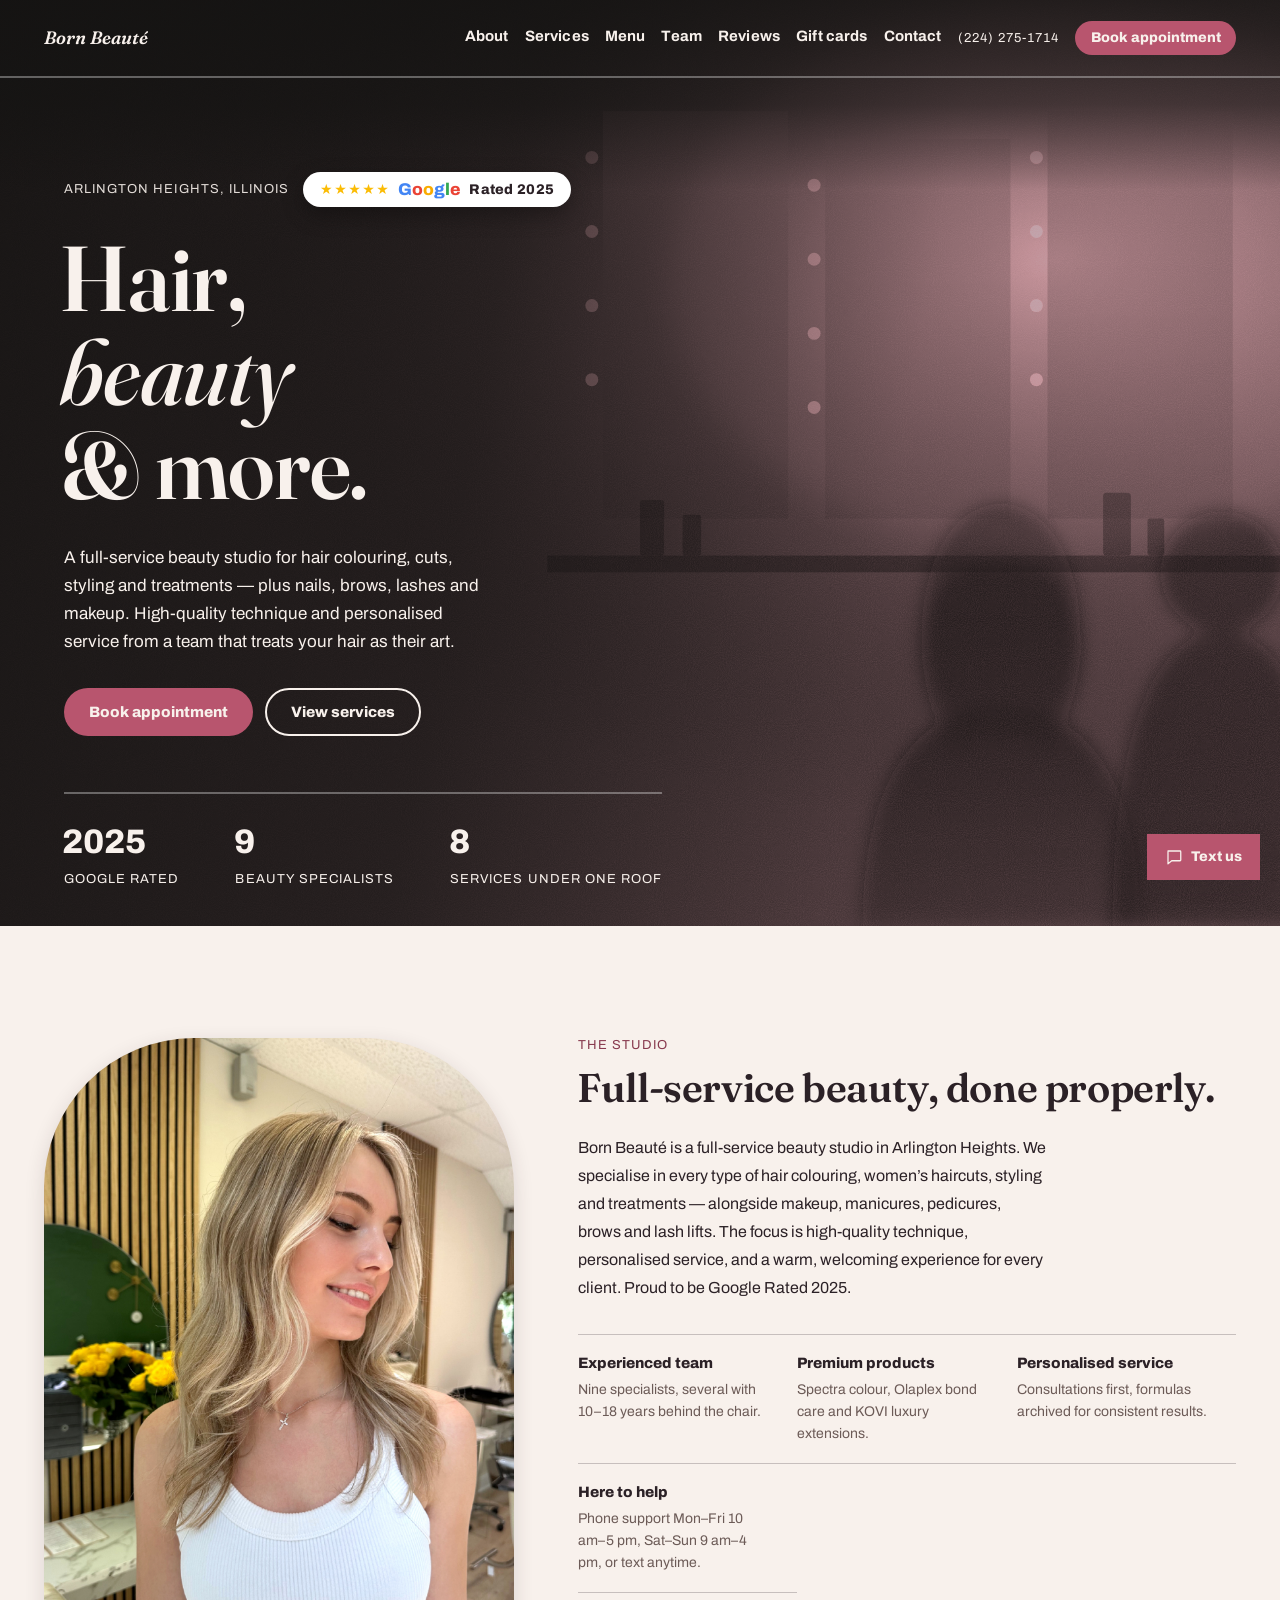
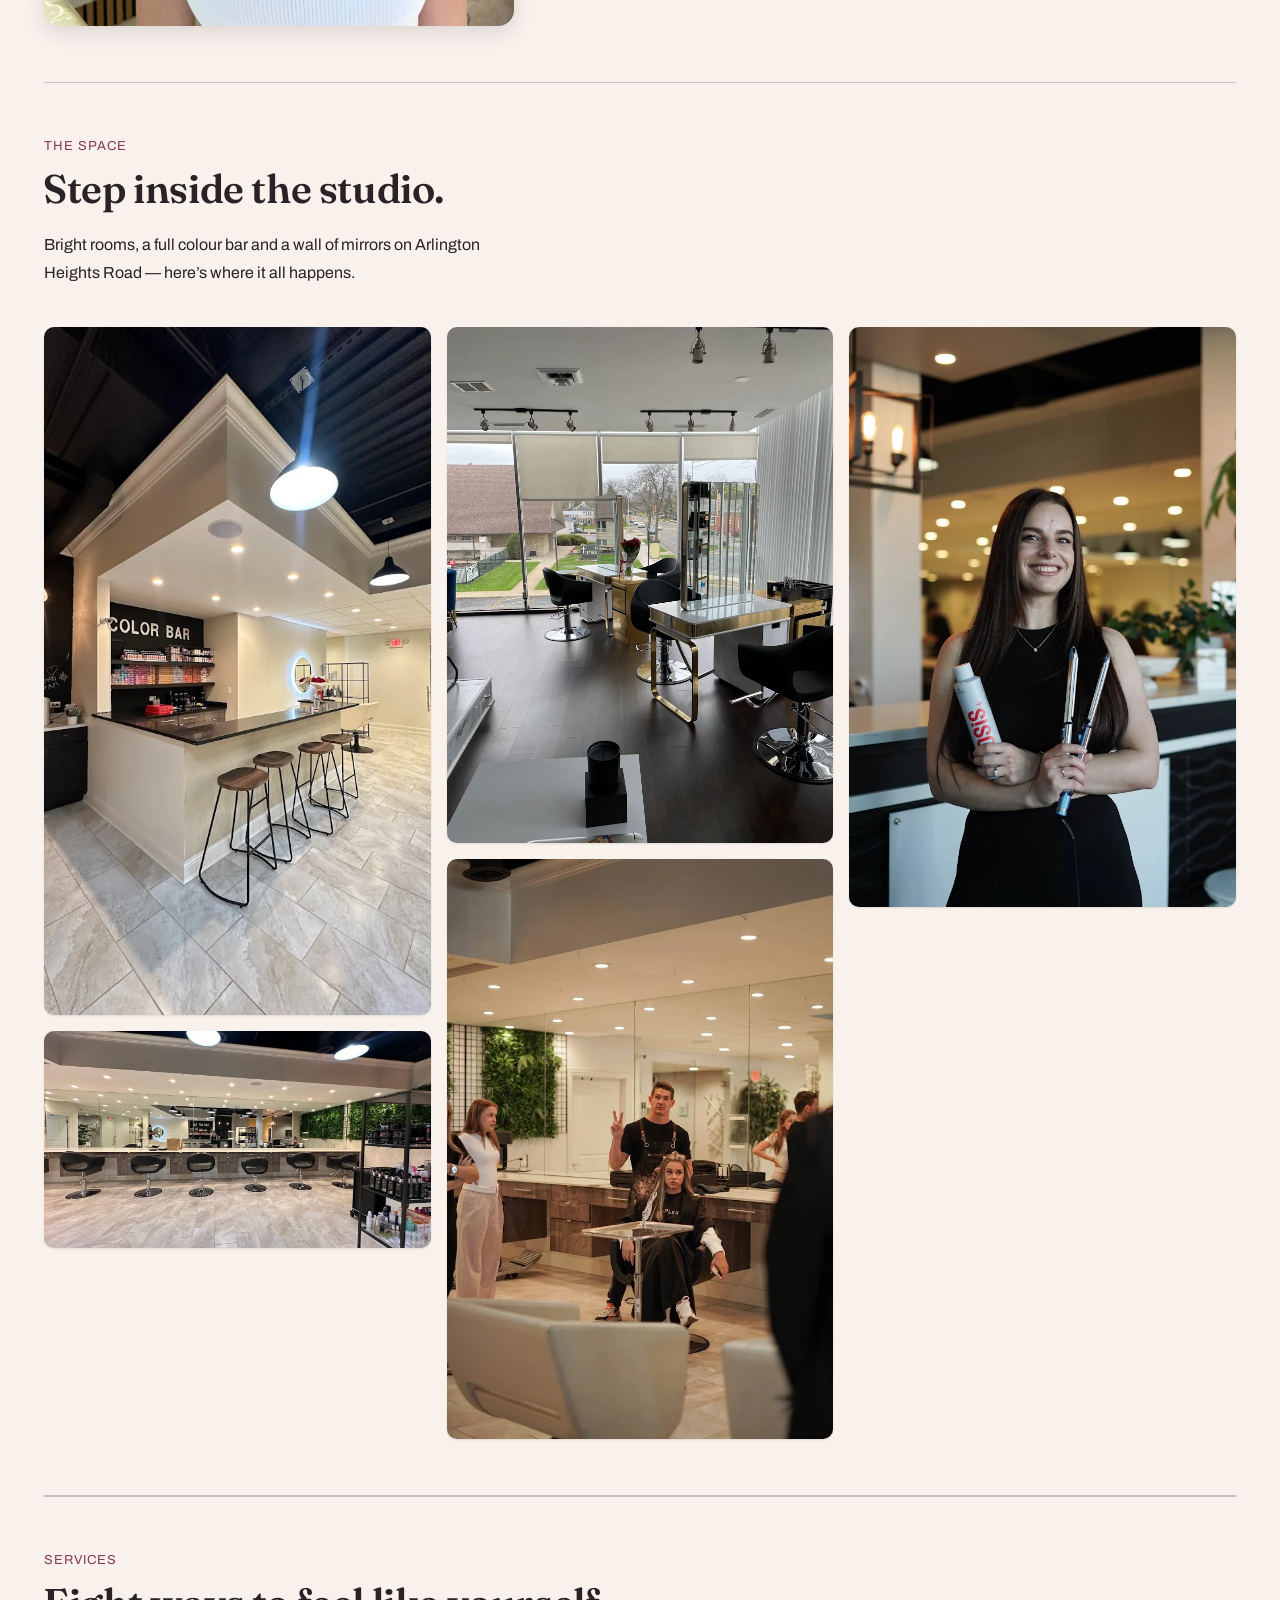
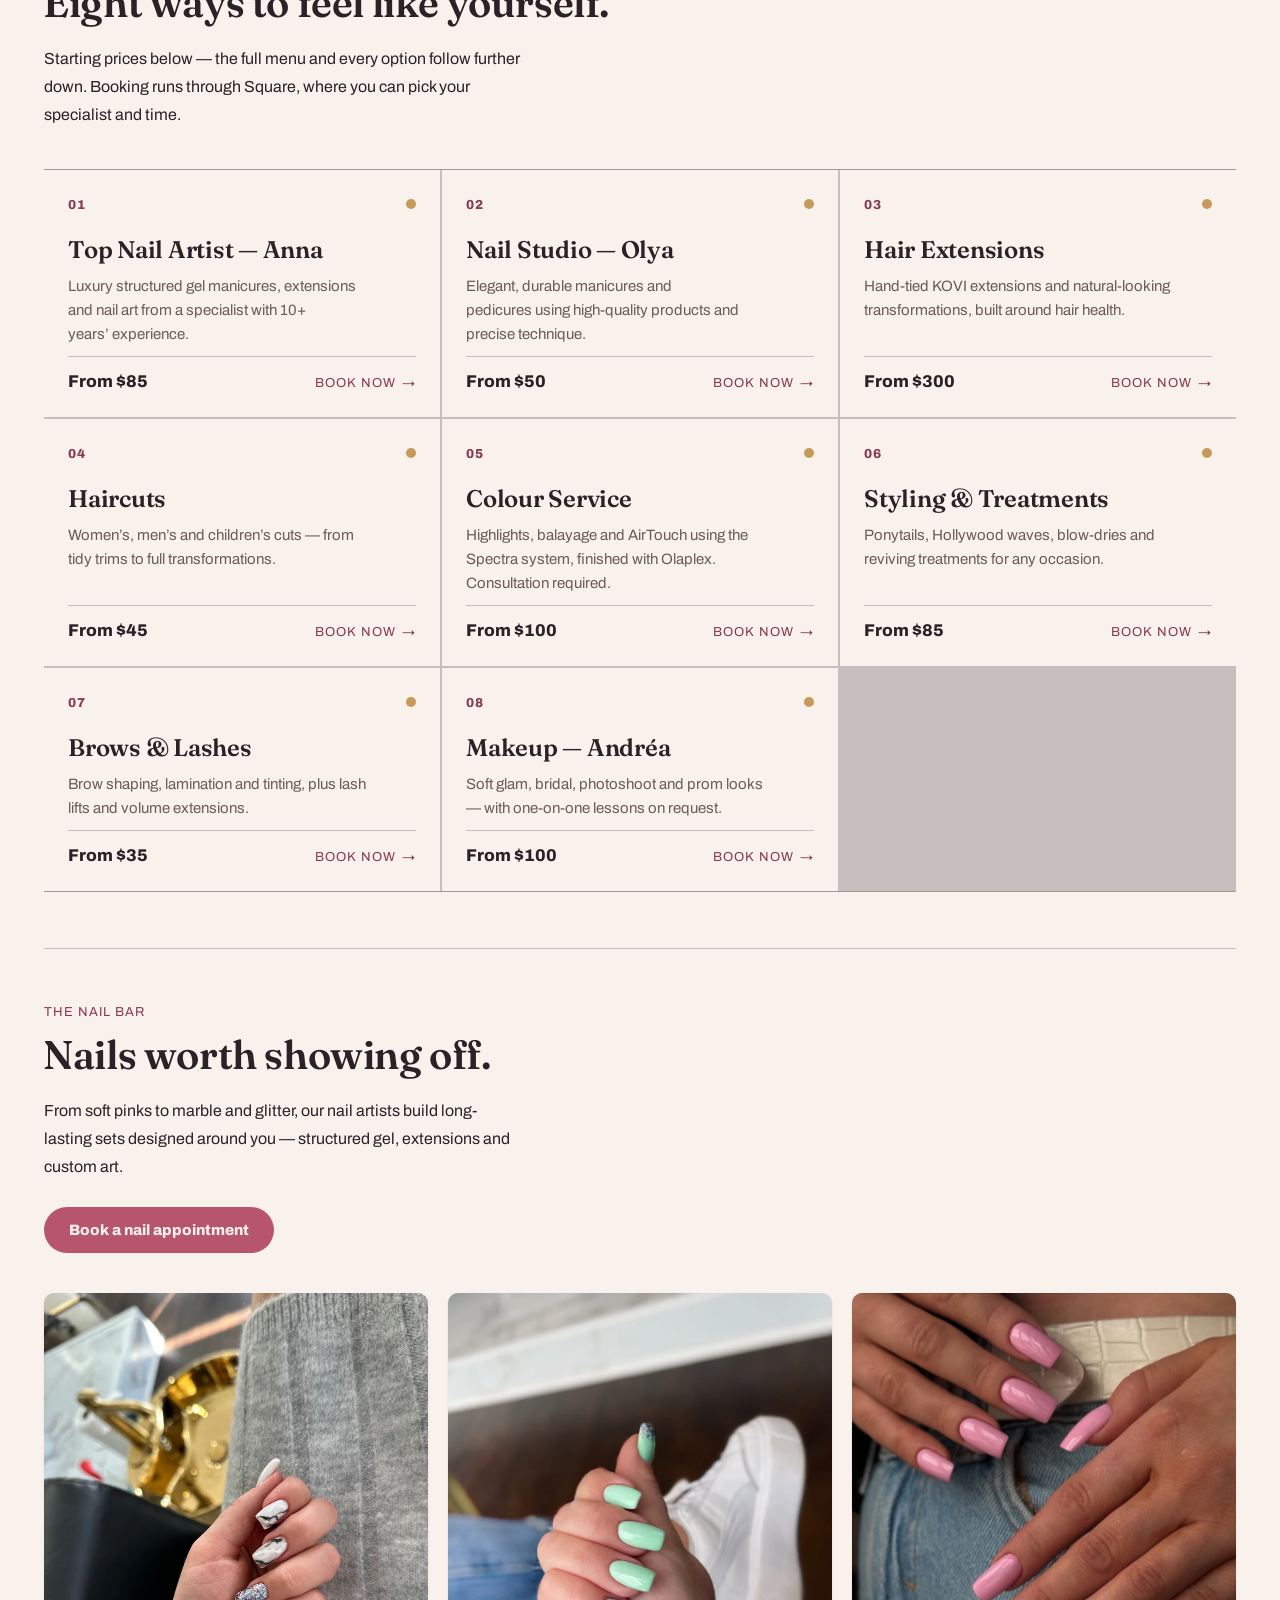
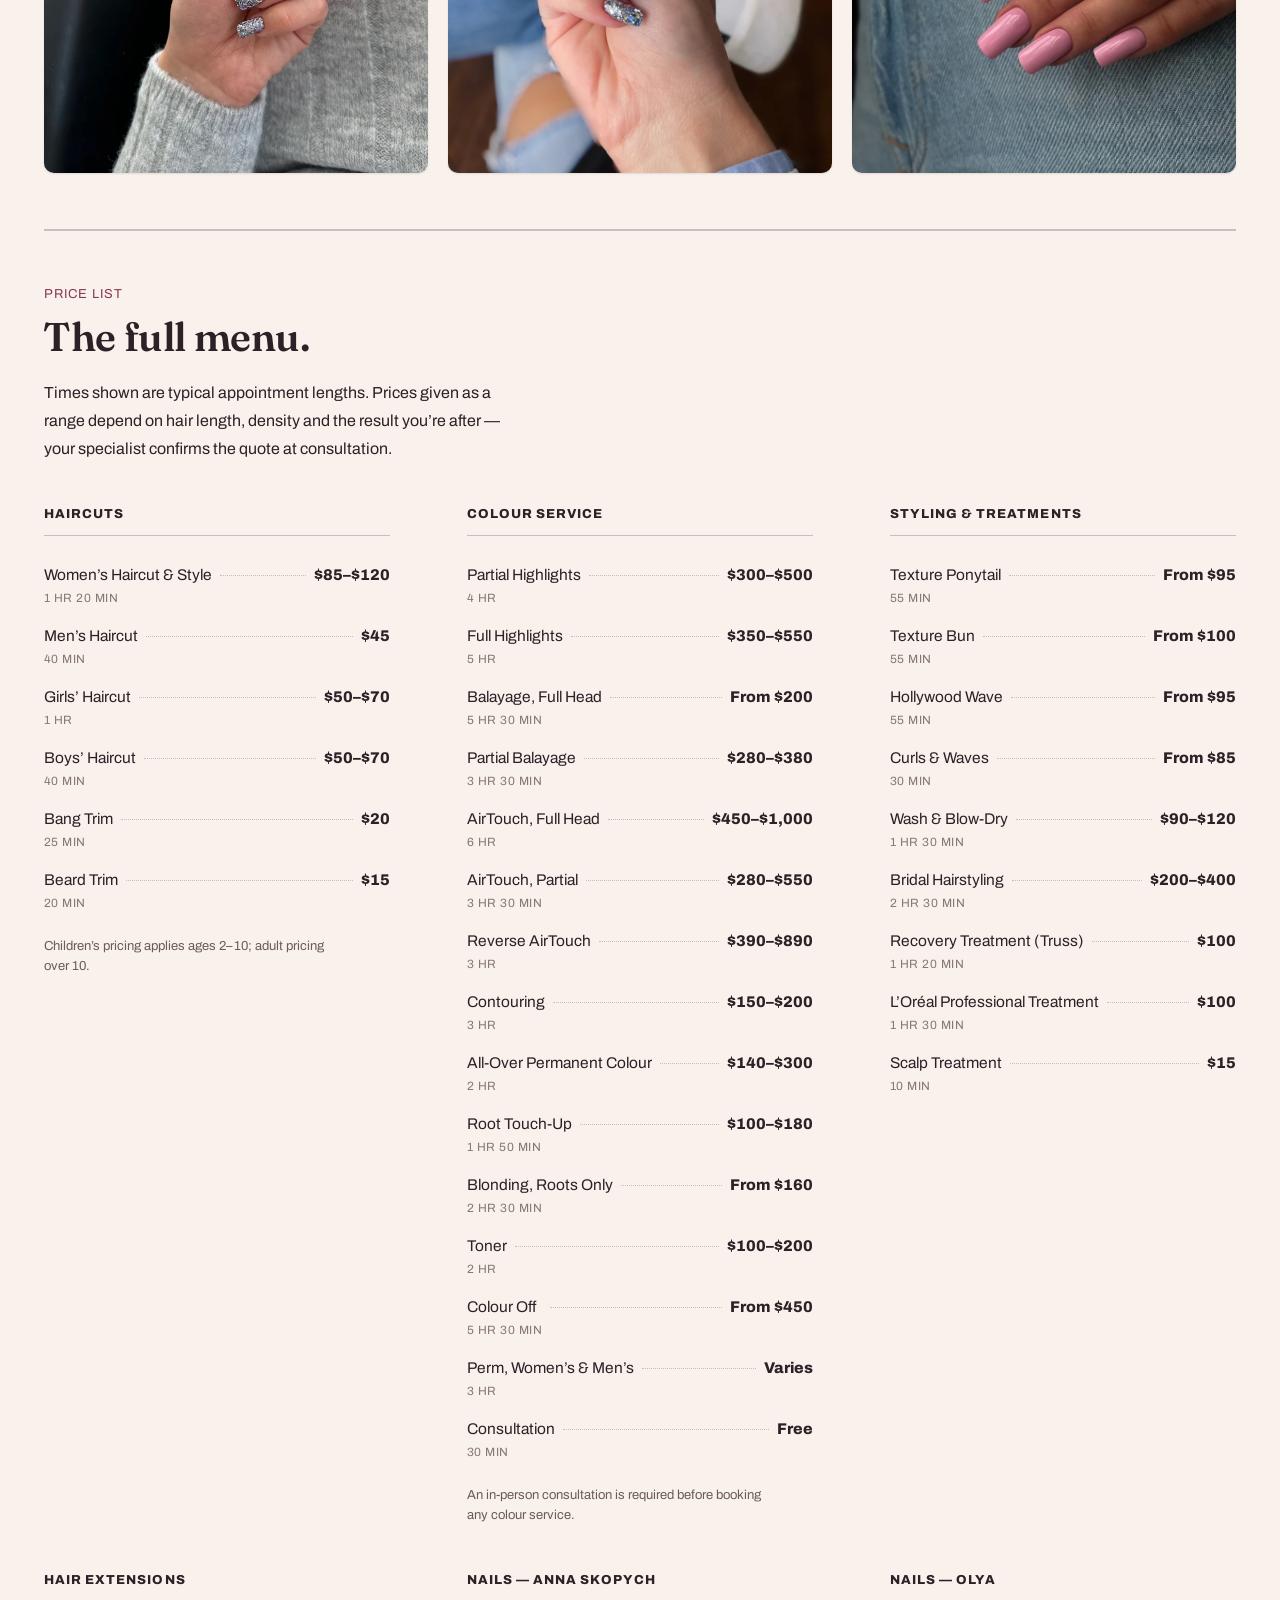
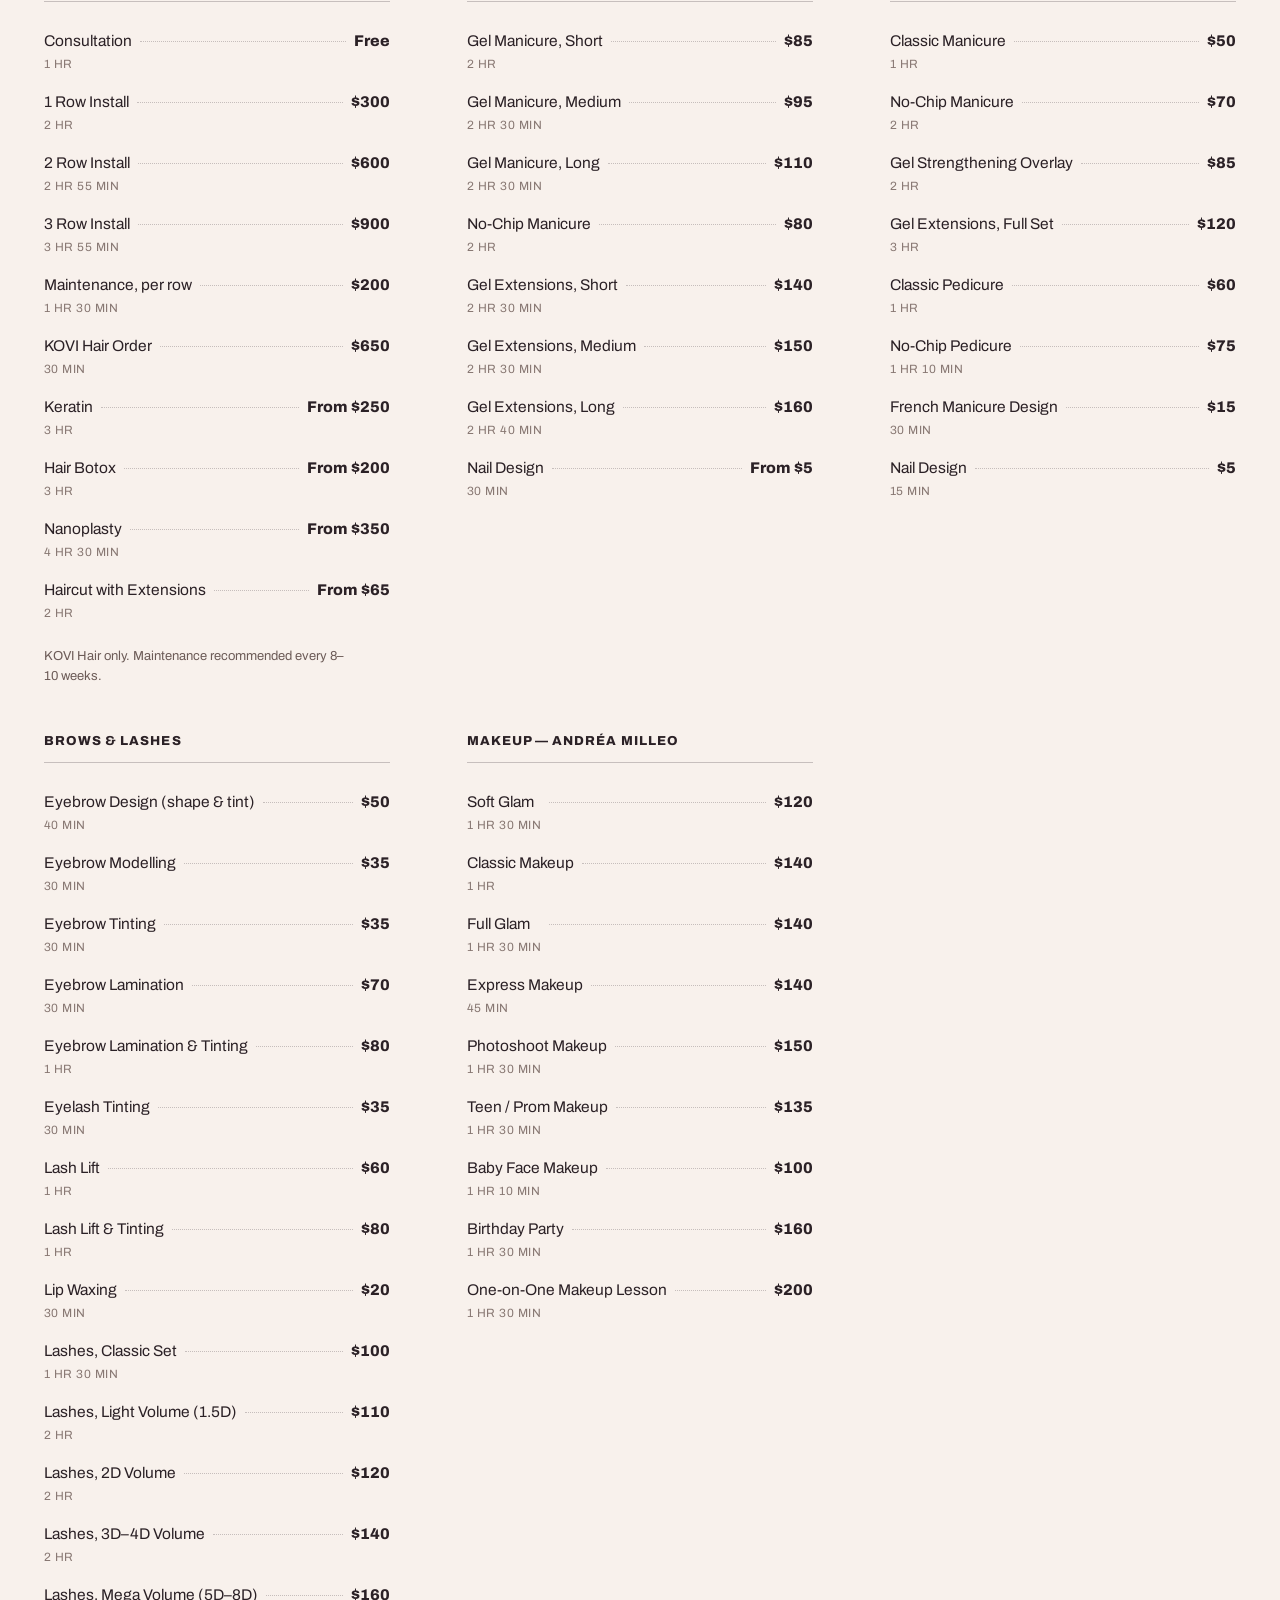
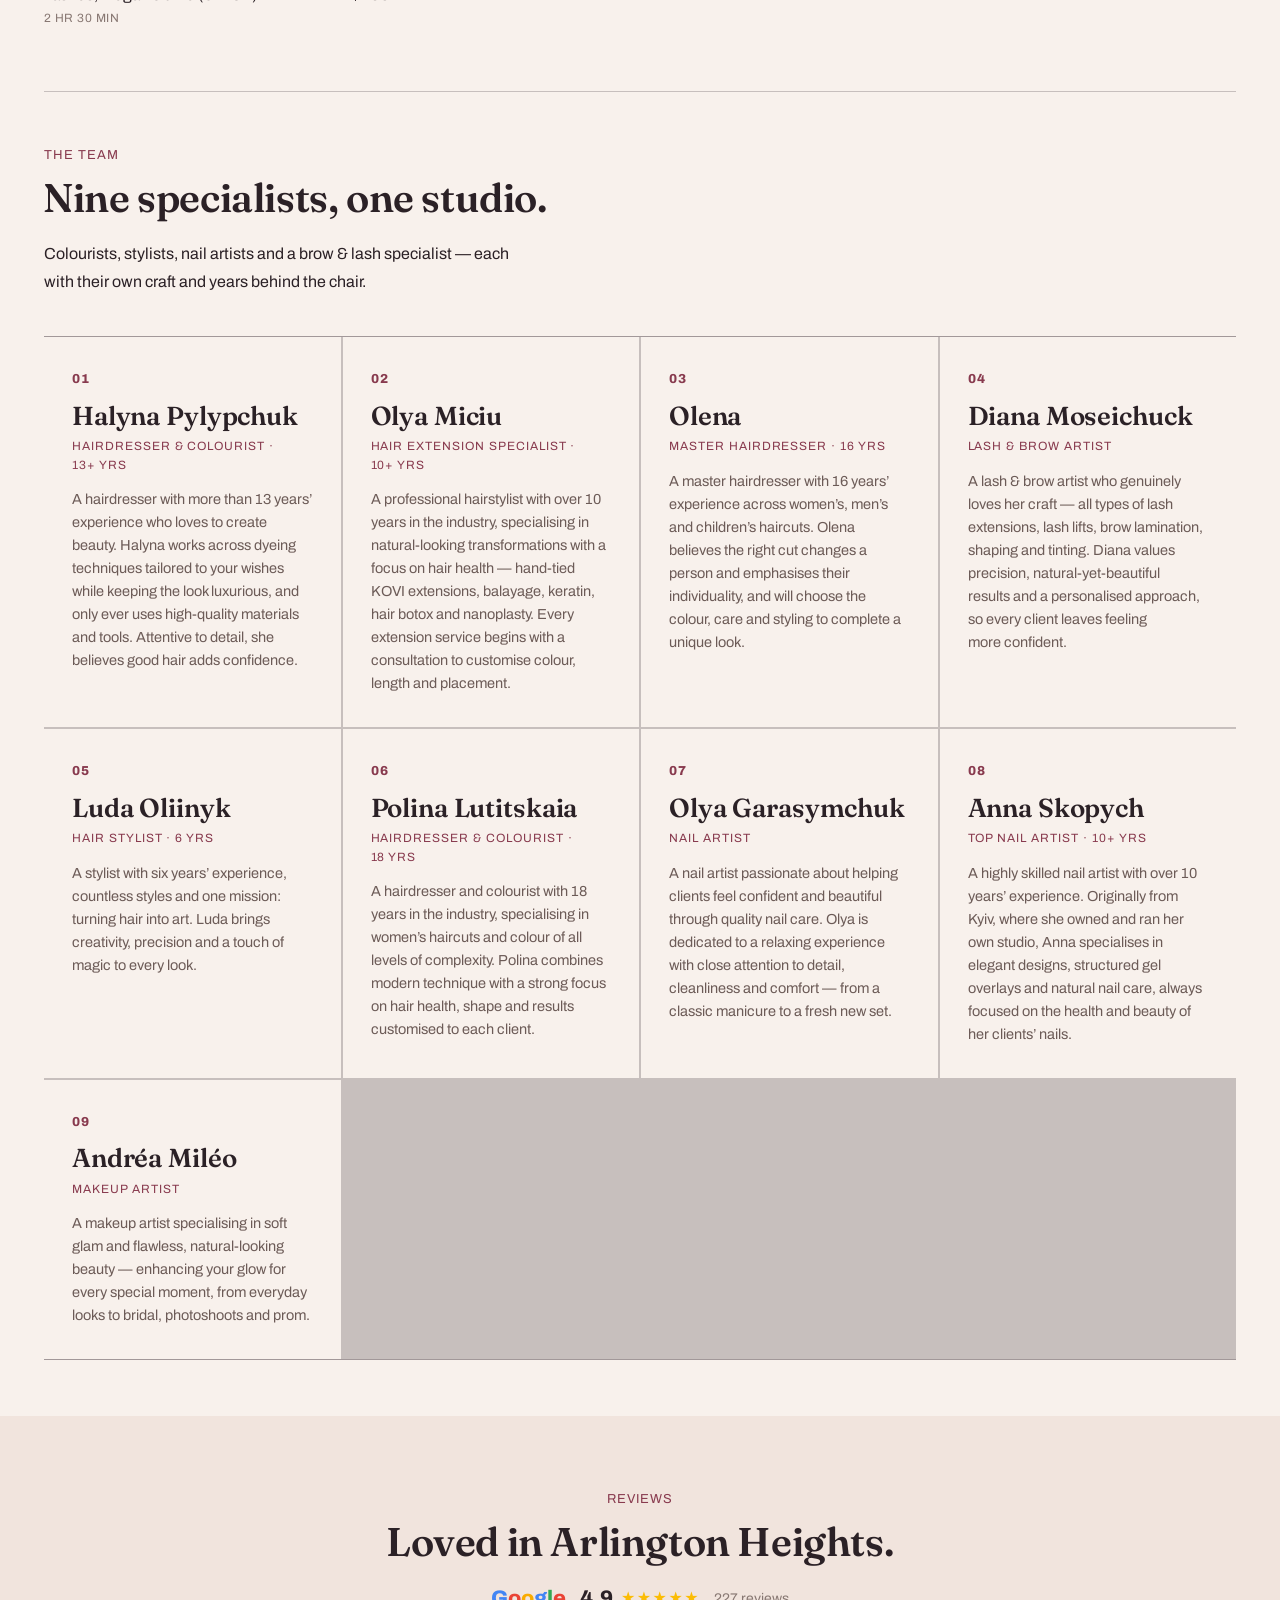
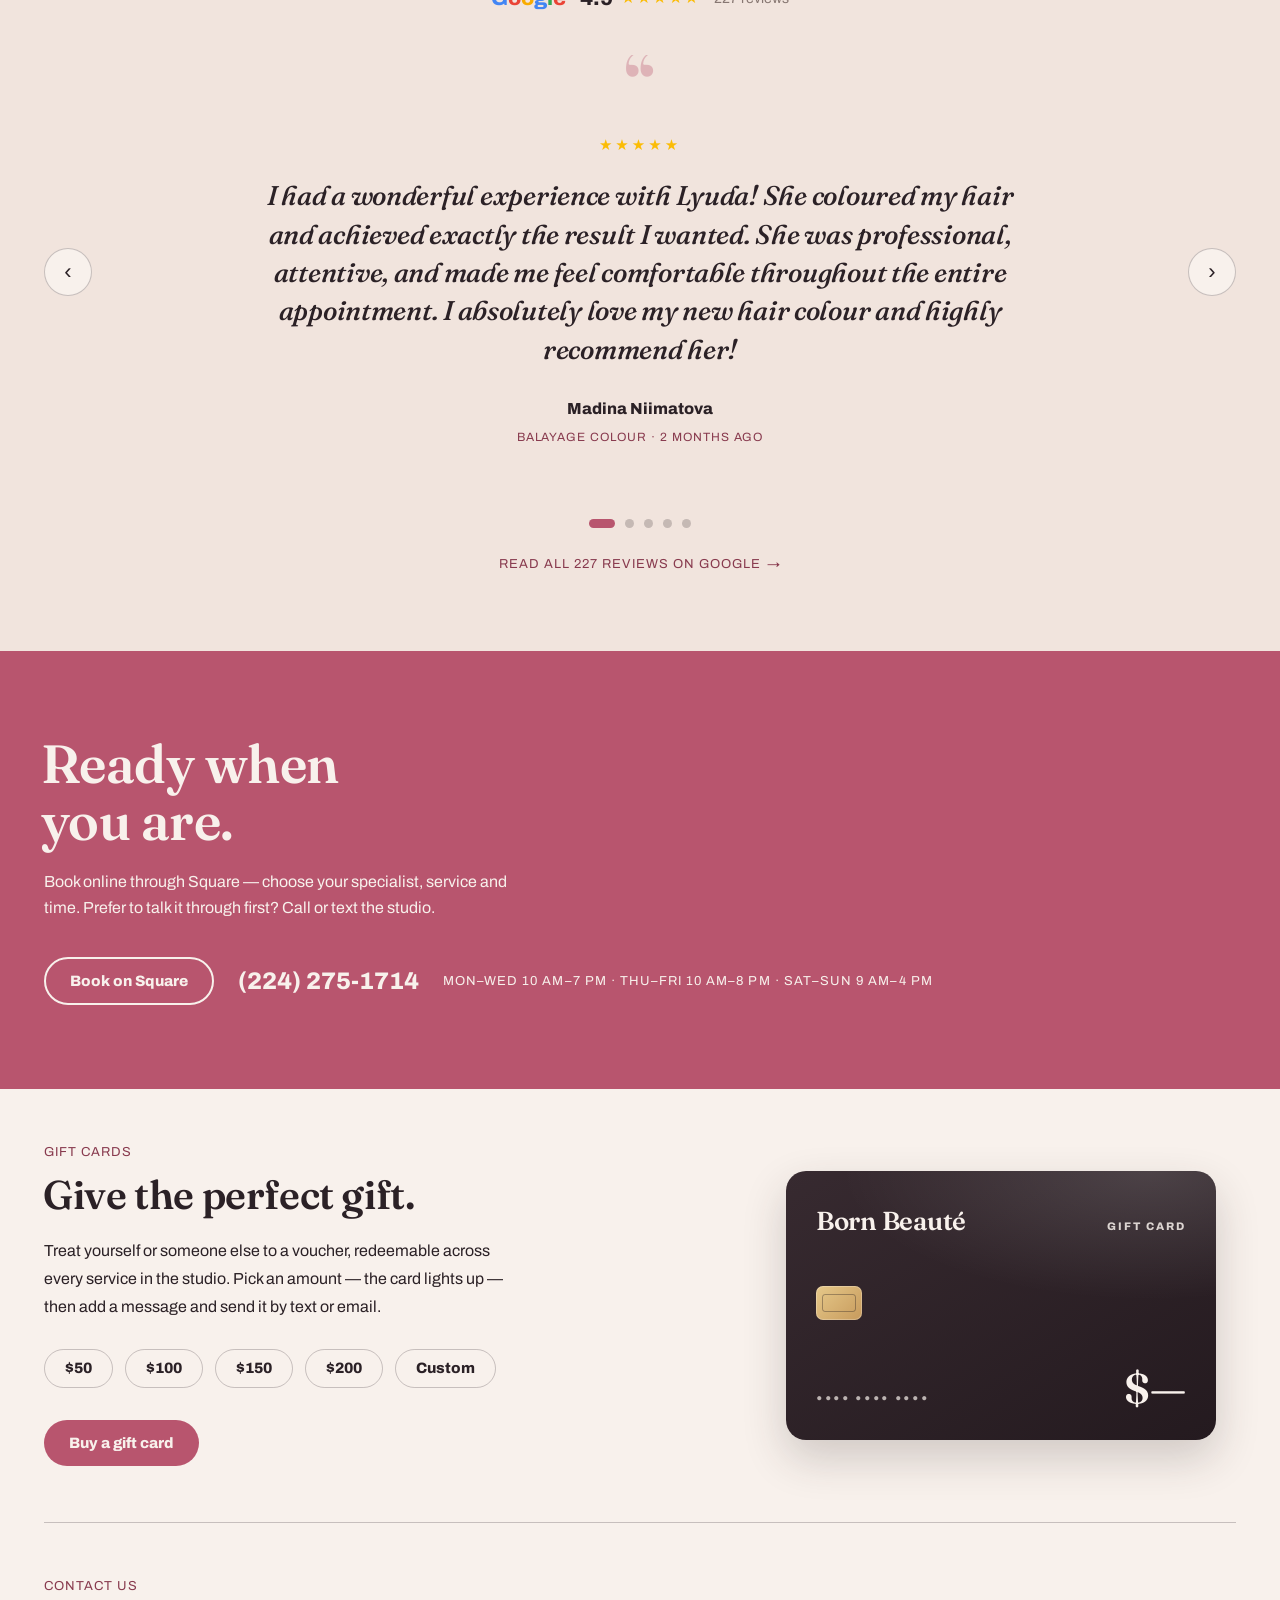
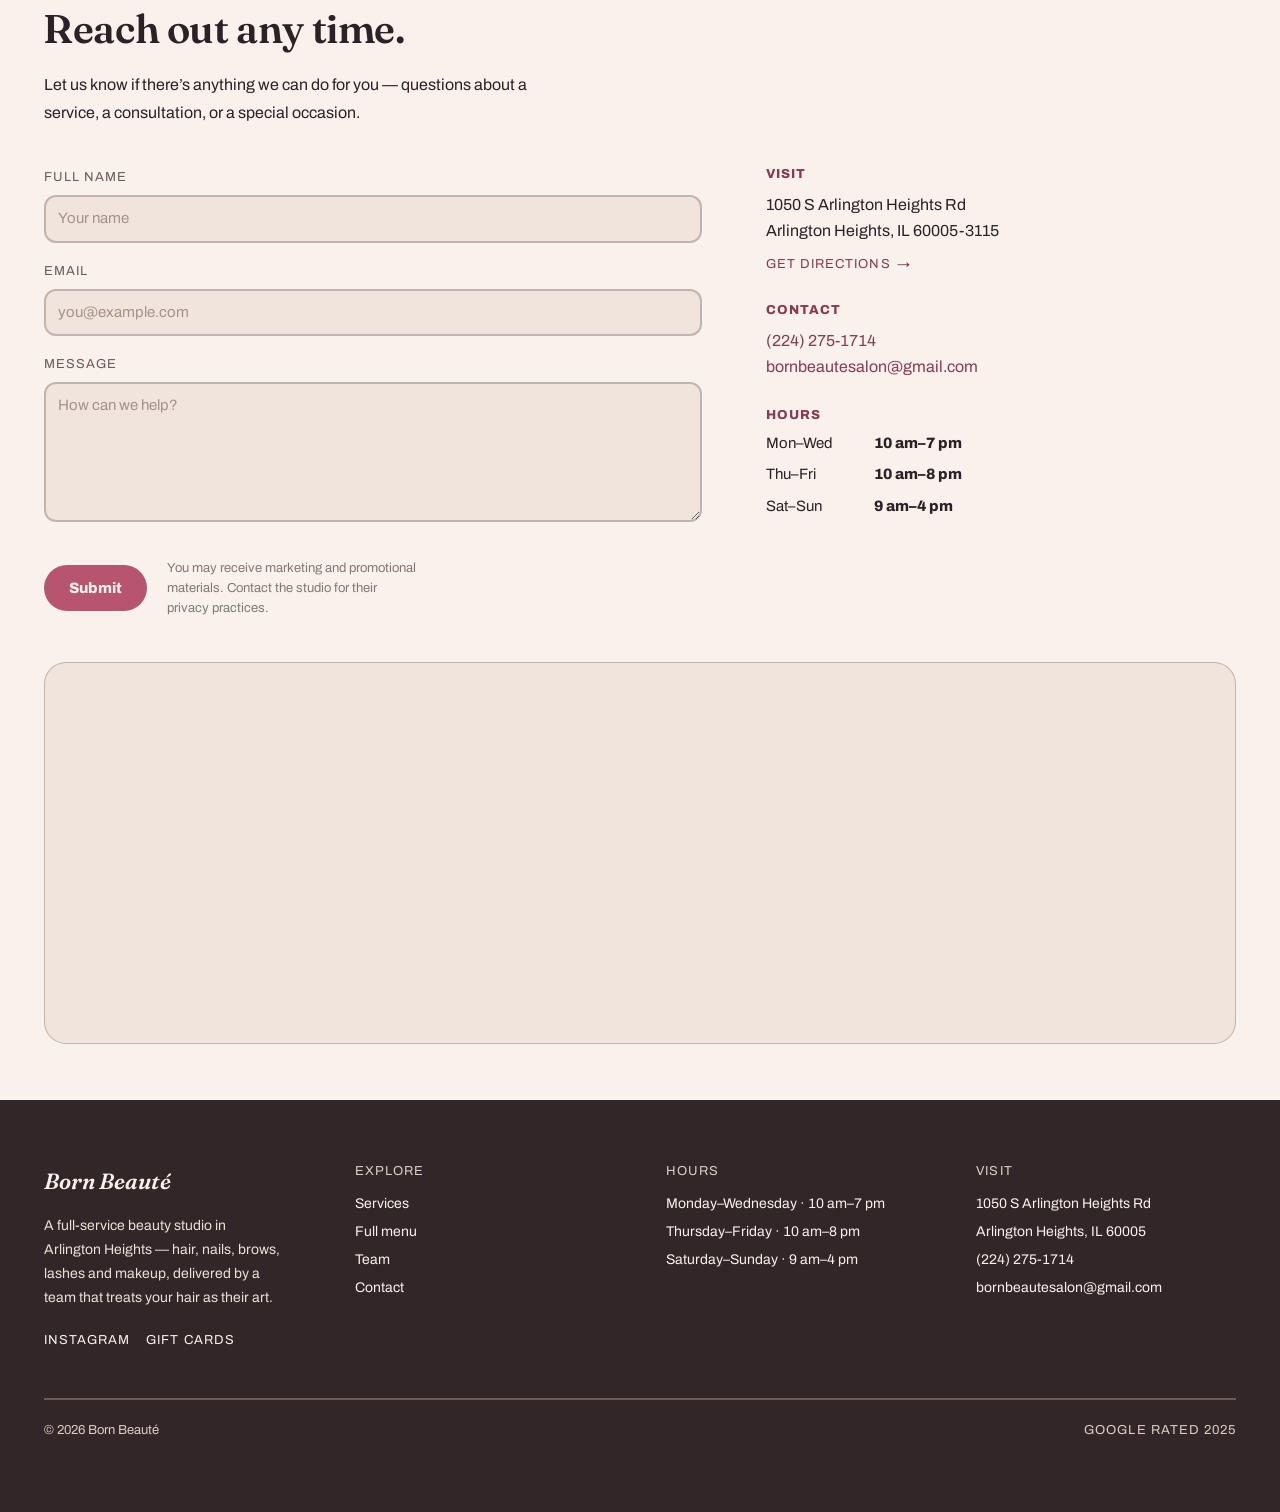
==== commit f9b8205d: "Changing the whole websiteinsfrastructure, making it femalish and putting all the creatives" ====
--- a/index.html
+++ b/index.html
@@ -3,17 +3,17 @@
 <head>
 <meta charset="utf-8">
 <meta name="viewport" content="width=device-width, initial-scale=1">
-<title>Born Beaut&eacute; Salon &mdash; Hair, Skin &amp; Nails in Nolita, New York</title>
-<meta name="description" content="Born Beaut&eacute; is a twelve-chair hair, skin and nail studio on Elizabeth Street. One stylist, one guest, no rush. Book cuts, colour, facials, nails, massage, makeup and bridal.">
+<title>Born Beaut&eacute; &mdash; Beauty Studio in Arlington Heights, IL | Hair, Nails, Lashes &amp; Makeup</title>
+<meta name="description" content="Born Beaut&eacute; is a full-service beauty studio in Arlington Heights, IL &mdash; hair colouring, cuts, styling, extensions, nails, brows, lashes and makeup. Google Rated 2025. Book online.">
 <meta name="theme-color" content="#141312">
-<link rel="canonical" href="https://www.bornbeaute.com/">
+<link rel="canonical" href="https://bornbeautystudio.square.site/">
 
 <meta property="og:type" content="website">
-<meta property="og:site_name" content="Born Beaut&eacute; Salon">
-<meta property="og:title" content="Born Beaut&eacute; Salon &mdash; Hair, Skin &amp; Nails in Nolita">
-<meta property="og:description" content="A twelve-chair studio on Elizabeth Street. Every appointment ends with something you can repeat at home.">
-<meta property="og:url" content="https://www.bornbeaute.com/">
-<meta property="og:image" content="https://www.bornbeaute.com/assets/img/hero.svg">
+<meta property="og:site_name" content="Born Beaut&eacute;">
+<meta property="og:title" content="Born Beaut&eacute; &mdash; Beauty Studio in Arlington Heights, IL">
+<meta property="og:description" content="Full-service hair, nails, brows, lashes and makeup. Personalised service from a team that treats your hair as their art. Google Rated 2025.">
+<meta property="og:url" content="https://bornbeautystudio.square.site/">
+<meta property="og:image" content="https://bornbeautystudio.square.site/">
 <meta name="twitter:card" content="summary_large_image">
 
 <link rel="icon" href="assets/img/favicon.svg" type="image/svg+xml">
@@ -25,25 +25,26 @@
 <script type="application/ld+json">
 {
   "@context": "https://schema.org",
-  "@type": "HairSalon",
-  "name": "Born Beauté Salon",
-  "url": "https://www.bornbeaute.com/",
-  "telephone": "+1-212-555-0184",
-  "email": "hello@bornbeaute.com",
+  "@type": "BeautySalon",
+  "name": "Born Beauté",
+  "description": "Full-service beauty studio in Arlington Heights, Illinois — hair colouring, women's, men's and children's haircuts, styling, treatments, hair extensions, nails, brows, lashes and makeup.",
+  "url": "https://bornbeautystudio.square.site/",
+  "telephone": "+1-224-275-1714",
+  "email": "bornbeautesalon@gmail.com",
   "priceRange": "$$",
+  "image": "https://bornbeautystudio.square.site/",
   "address": {
     "@type": "PostalAddress",
-    "streetAddress": "184 Elizabeth Street",
-    "addressLocality": "New York",
-    "addressRegion": "NY",
-    "postalCode": "10012",
+    "streetAddress": "1050 S Arlington Heights Rd",
+    "addressLocality": "Arlington Heights",
+    "addressRegion": "IL",
+    "postalCode": "60005-3115",
     "addressCountry": "US"
   },
-  "aggregateRating": { "@type": "AggregateRating", "ratingValue": "4.9", "reviewCount": "5000" },
   "openingHoursSpecification": [
-    { "@type": "OpeningHoursSpecification", "dayOfWeek": ["Tuesday", "Wednesday", "Thursday", "Friday"], "opens": "09:00", "closes": "21:00" },
-    { "@type": "OpeningHoursSpecification", "dayOfWeek": "Saturday", "opens": "09:00", "closes": "19:00" },
-    { "@type": "OpeningHoursSpecification", "dayOfWeek": "Sunday", "opens": "10:00", "closes": "17:00" }
+    { "@type": "OpeningHoursSpecification", "dayOfWeek": ["Monday", "Tuesday", "Wednesday"], "opens": "10:00", "closes": "19:00" },
+    { "@type": "OpeningHoursSpecification", "dayOfWeek": ["Thursday", "Friday"], "opens": "10:00", "closes": "20:00" },
+    { "@type": "OpeningHoursSpecification", "dayOfWeek": ["Saturday", "Sunday"], "opens": "09:00", "closes": "16:00" }
   ]
 }
 </script>
@@ -59,23 +60,16 @@
     <div class="nav-links" id="navLinks">
       <a href="#about">About</a>
       <a href="#services">Services</a>
-      <a href="#pricing">Price list</a>
-      <a href="#voices">Clients</a>
-      <a href="#shop">Shop</a>
+      <a href="#menu">Menu</a>
+      <a href="#team">Team</a>
+      <a href="#reviews">Reviews</a>
+      <a href="#gift">Gift cards</a>
+      <a href="#contact">Contact</a>
     </div>
 
-    <a class="nav-phone num" href="tel:+12125550184">(212) 555 0184</a>
-
-    <button type="button" class="cart-btn" id="cartOpen" aria-label="Open cart">
-      <svg class="cart-icon" viewBox="0 0 20 20" width="18" height="18" aria-hidden="true" focusable="false">
-        <path d="M3.5 6h13l-1.1 11.2a1 1 0 0 1-1 .8H5.6a1 1 0 0 1-1-.8z" fill="none" stroke="currentColor" stroke-width="1.6"/>
-        <path d="M7 8V5.4A3 3 0 0 1 10 2.4a3 3 0 0 1 3 3V8" fill="none" stroke="currentColor" stroke-width="1.6"/>
-      </svg>
-      <span class="cart-btn-label">Cart</span>
-      <span class="cart-count" id="cartCount" hidden>0</span>
-    </button>
-
-    <a class="btn btn-primary" href="#book"><span>Book appointment</span></a>
+    <a class="nav-phone num" href="tel:+12242751714">(224) 275-1714</a>
+
+    <a class="btn btn-primary" href="https://book.squareup.com/appointments/xsdtsxnj271orj/location/1VKSYSMB8RVQY/services" target="_blank" rel="noopener"><span>Book appointment</span></a>
 
     <button type="button" class="nav-toggle" id="navToggle" aria-expanded="false" aria-controls="navLinks" aria-label="Toggle menu"><span></span></button>
   </nav>
@@ -88,38 +82,45 @@
     <div class="hero-media">
       <video class="grayscale" autoplay muted loop playsinline preload="auto"
              poster="assets/img/hero.svg"
-             aria-label="Aerial view drifting over the Nolita neighbourhood around the studio">
+             aria-label="Born Beaut&eacute; studio brand animation">
         <source src="assets/video/hero.mp4" type="video/mp4">
-        <img src="assets/img/hero.svg" alt="A stylist finishing a client's hair in the Born Beaut&eacute; studio" width="1600" height="1000">
+        <img src="assets/img/hero.svg" alt="The Born Beaut&eacute; studio" width="1600" height="1000">
       </video>
     </div>
     <div class="hero-scrim"></div>
 
     <div class="hero-body">
       <div class="wrap">
-        <span class="eyebrow hero-eyebrow">Nolita, New York &middot; Est. 2013</span>
+        <span class="hero-eyebrow">
+          <span class="eyebrow hero-loc">Arlington Heights, Illinois</span>
+          <span class="g-badge" role="img" aria-label="Google Rated 2025, five stars">
+            <span class="g-stars" aria-hidden="true">&#9733;&#9733;&#9733;&#9733;&#9733;</span>
+            <span class="g-word" aria-hidden="true"><b class="g-blue">G</b><b class="g-red">o</b><b class="g-yellow">o</b><b class="g-blue">g</b><b class="g-green">l</b><b class="g-red">e</b></span>
+            <span class="g-rated" aria-hidden="true">Rated 2025</span>
+          </span>
+        </span>
         <h1>
-          <span>Hair &amp;</span>
-          <span>Beauty</span>
-          <span>Salon</span>
+          <span>Hair,</span>
+          <span class="ital">beauty</span>
+          <span>&amp; more.</span>
         </h1>
-        <p class="hero-copy">A twelve-chair studio on Elizabeth Street for hair, skin and hands. One stylist, one guest, no rush &mdash; every appointment ends with something you can repeat at home.</p>
+        <p class="hero-copy">A full-service beauty studio for hair colouring, cuts, styling and treatments &mdash; plus nails, brows, lashes and makeup. High-quality technique and personalised service from a team that treats your hair as their art.</p>
         <div class="hero-actions">
-          <a class="btn btn-primary btn-lg" href="#book">Book appointment</a>
-          <a class="btn btn-on-dark btn-lg" href="#services">Our services</a>
+          <a class="btn btn-primary btn-lg" href="https://book.squareup.com/appointments/xsdtsxnj271orj/location/1VKSYSMB8RVQY/services" target="_blank" rel="noopener">Book appointment</a>
+          <a class="btn btn-on-dark btn-lg" href="#services">View services</a>
         </div>
         <div class="stats">
           <div>
-            <p class="stat-value num">12</p>
-            <p class="stat-label">Years open</p>
+            <p class="stat-value num">2025</p>
+            <p class="stat-label">Google Rated</p>
           </div>
           <div>
-            <p class="stat-value num">5,000+</p>
-            <p class="stat-label">Guests seated</p>
+            <p class="stat-value num">9</p>
+            <p class="stat-label">Beauty specialists</p>
           </div>
           <div>
-            <p class="stat-value num">4.9</p>
-            <p class="stat-label">Average rating</p>
+            <p class="stat-value num">8</p>
+            <p class="stat-label">Services under one roof</p>
           </div>
         </div>
       </div>
@@ -131,31 +132,47 @@
 
     <!-- ==================== about ==================== -->
     <section class="section about reveal" id="about" aria-labelledby="about-title">
-      <figure class="about-media grayscale">
-        <img src="assets/img/about.svg" alt="Colour being mixed at the studio's back bar" width="800" height="600" loading="lazy">
+      <figure class="about-media">
+        <img src="assets/img/studio.jpg" alt="A Born Beaut&eacute; client with a fresh blonde balayage, styled in the studio" width="1425" height="2016" loading="lazy">
       </figure>
       <div>
         <span class="kicker">The studio</span>
-        <h2 class="h2" id="about-title">Quiet rooms, plain advice, work that grows out well.</h2>
-        <p class="lede">Wren Adeyemi opened Born Beaut&eacute; in 2013 with two chairs and a rule that still holds: nobody leaves with a look they cannot manage themselves. Colour is mixed in the room, skin is read before it is treated, and the shop only carries what the team uses on the floor.</p>
+        <h2 class="h2" id="about-title">Full-service beauty, done properly.</h2>
+        <p class="lede">Born Beaut&eacute; is a full-service beauty studio in Arlington Heights. We specialise in every type of hair colouring, women&rsquo;s haircuts, styling and treatments &mdash; alongside makeup, manicures, pedicures, brows and lash lifts. The focus is high-quality technique, personalised service, and a warm, welcoming experience for every client. Proud to be Google Rated 2025.</p>
         <div class="feature-grid">
           <div class="feature">
-            <h3>Certified specialists</h3>
-            <p>Every colourist and aesthetician licensed and re-trained yearly.</p>
+            <h3>Experienced team</h3>
+            <p>Nine specialists, several with 10&ndash;18 years behind the chair.</p>
           </div>
           <div class="feature">
             <h3>Premium products</h3>
-            <p>Ammonia-free colour lines and fragrance-free skincare only.</p>
+            <p>Spectra colour, Olaplex bond care and KOVI luxury extensions.</p>
           </div>
           <div class="feature">
-            <h3>Unhurried rooms</h3>
-            <p>One guest per stylist, so nobody is left under a timer.</p>
+            <h3>Personalised service</h3>
+            <p>Consultations first, formulas archived for consistent results.</p>
           </div>
           <div class="feature">
-            <h3>Flexible booking</h3>
-            <p>Evenings until nine, free reschedule up to 24 hours ahead.</p>
-          </div>
-        </div>
+            <h3>Here to help</h3>
+            <p>Phone support Mon&ndash;Fri 10 am&ndash;5 pm, Sat&ndash;Sun 9 am&ndash;4 pm, or text anytime.</p>
+          </div>
+        </div>
+      </div>
+    </section>
+
+    <hr class="hr">
+
+    <!-- ==================== gallery ==================== -->
+    <section class="section reveal" id="gallery" aria-labelledby="gallery-title">
+      <span class="kicker">The space</span>
+      <h2 class="h2" id="gallery-title">Step inside the studio.</h2>
+      <p class="lede">Bright rooms, a full colour bar and a wall of mirrors on Arlington Heights Road &mdash; here&rsquo;s where it all happens.</p>
+      <div class="gallery">
+        <figure class="gallery-item"><img src="assets/img/salon-colorbar.webp" alt="The Color Bar counter with bar stools and shelves of colour" loading="lazy"></figure>
+        <figure class="gallery-item"><img src="assets/img/salon-chairs.webp" alt="A row of styling chairs along the mirrored wall" loading="lazy"></figure>
+        <figure class="gallery-item"><img src="assets/img/salon-stations.webp" alt="Gold-and-white styling stations by the front windows" loading="lazy"></figure>
+        <figure class="gallery-item"><img src="assets/img/salon-candid.webp" alt="A colourist foiling a client at the studio" loading="lazy"></figure>
+        <figure class="gallery-item"><img src="assets/img/team-portrait.webp" alt="A Born Beaut&eacute; stylist smiling in the studio" loading="lazy"></figure>
       </div>
     </section>
 
@@ -164,67 +181,87 @@
     <!-- ==================== services ==================== -->
     <section class="section reveal" id="services" aria-labelledby="services-title">
       <span class="kicker">Services</span>
-      <h2 class="h2" id="services-title">Six rooms, one standard.</h2>
-      <p class="lede">Prices are starting points &mdash; the consultation sets the final quote before any work begins.</p>
+      <h2 class="h2" id="services-title">Eight ways to feel like yourself.</h2>
+      <p class="lede">Starting prices below &mdash; the full menu and every option follow further down. Booking runs through Square, where you can pick your specialist and time.</p>
 
       <div class="service-grid">
         <article class="service">
           <div class="service-top"><p class="service-num">01</p><span class="service-dot" aria-hidden="true"></span></div>
-          <h3>Hair styling</h3>
-          <p class="service-blurb">Cut, colour and blow-dry, mixed and finished in the room.</p>
+          <h3>Top Nail Artist &mdash; Anna</h3>
+          <p class="service-blurb">Luxury structured gel manicures, extensions and nail art from a specialist with 10+ years&rsquo; experience.</p>
           <div class="service-foot">
             <p class="service-price">From $85</p>
-            <a class="link-arrow" href="#pricing">Learn more<span class="visually-hidden"> about hair styling</span></a>
+            <a class="link-arrow" href="https://book.squareup.com/appointments/xsdtsxnj271orj/location/1VKSYSMB8RVQY/services" target="_blank" rel="noopener">Book now<span class="visually-hidden"> with Anna</span></a>
           </div>
         </article>
 
         <article class="service">
           <div class="service-top"><p class="service-num">02</p><span class="service-dot" aria-hidden="true"></span></div>
-          <h3>Facial &amp; skincare</h3>
-          <p class="service-blurb">Skin read first, then a treatment plan you can keep up at home.</p>
+          <h3>Nail Studio &mdash; Olya</h3>
+          <p class="service-blurb">Elegant, durable manicures and pedicures using high-quality products and precise technique.</p>
           <div class="service-foot">
-            <p class="service-price">From $120</p>
-            <a class="link-arrow" href="#pricing">Learn more<span class="visually-hidden"> about facials and skincare</span></a>
+            <p class="service-price">From $50</p>
+            <a class="link-arrow" href="https://book.squareup.com/appointments/xsdtsxnj271orj/location/1VKSYSMB8RVQY/services" target="_blank" rel="noopener">Book now<span class="visually-hidden"> nails with Olya</span></a>
           </div>
         </article>
 
         <article class="service">
           <div class="service-top"><p class="service-num">03</p><span class="service-dot" aria-hidden="true"></span></div>
-          <h3>Nail care</h3>
-          <p class="service-blurb">Manicures, pedicures and gel work with hospital-grade tools.</p>
+          <h3>Hair Extensions</h3>
+          <p class="service-blurb">Hand-tied KOVI extensions and natural-looking transformations, built around hair health.</p>
+          <div class="service-foot">
+            <p class="service-price">From $300</p>
+            <a class="link-arrow" href="https://book.squareup.com/appointments/xsdtsxnj271orj/location/1VKSYSMB8RVQY/services" target="_blank" rel="noopener">Book now<span class="visually-hidden"> hair extensions</span></a>
+          </div>
+        </article>
+
+        <article class="service">
+          <div class="service-top"><p class="service-num">04</p><span class="service-dot" aria-hidden="true"></span></div>
+          <h3>Haircuts</h3>
+          <p class="service-blurb">Women&rsquo;s, men&rsquo;s and children&rsquo;s cuts &mdash; from tidy trims to full transformations.</p>
           <div class="service-foot">
             <p class="service-price">From $45</p>
-            <a class="link-arrow" href="#pricing">Learn more<span class="visually-hidden"> about nail care</span></a>
-          </div>
-        </article>
-
-        <article class="service">
-          <div class="service-top"><p class="service-num">04</p><span class="service-dot" aria-hidden="true"></span></div>
-          <h3>Massage &amp; spa</h3>
-          <p class="service-blurb">Sixty or ninety minutes, deep tissue or Swedish, unscented oils.</p>
-          <div class="service-foot">
-            <p class="service-price">From $110</p>
-            <a class="link-arrow" href="#book">Learn more<span class="visually-hidden"> about massage and spa</span></a>
+            <a class="link-arrow" href="https://book.squareup.com/appointments/xsdtsxnj271orj/location/1VKSYSMB8RVQY/services" target="_blank" rel="noopener">Book now<span class="visually-hidden"> a haircut</span></a>
           </div>
         </article>
 
         <article class="service">
           <div class="service-top"><p class="service-num">05</p><span class="service-dot" aria-hidden="true"></span></div>
-          <h3>Makeup</h3>
-          <p class="service-blurb">Day, evening and camera-ready, with a lesson if you want one.</p>
+          <h3>Colour Service</h3>
+          <p class="service-blurb">Highlights, balayage and AirTouch using the Spectra system, finished with Olaplex. Consultation required.</p>
           <div class="service-foot">
-            <p class="service-price">From $95</p>
-            <a class="link-arrow" href="#book">Learn more<span class="visually-hidden"> about makeup</span></a>
+            <p class="service-price">From $100</p>
+            <a class="link-arrow" href="https://book.squareup.com/appointments/xsdtsxnj271orj/location/1VKSYSMB8RVQY/services" target="_blank" rel="noopener">Book now<span class="visually-hidden"> a colour service</span></a>
           </div>
         </article>
 
         <article class="service">
           <div class="service-top"><p class="service-num">06</p><span class="service-dot" aria-hidden="true"></span></div>
-          <h3>Bridal packages</h3>
-          <p class="service-blurb">Trial, day-of hair and makeup, and the party booked alongside.</p>
+          <h3>Styling &amp; Treatments</h3>
+          <p class="service-blurb">Ponytails, Hollywood waves, blow-dries and reviving treatments for any occasion.</p>
           <div class="service-foot">
-            <p class="service-price">From $420</p>
-            <a class="link-arrow" href="#book">Learn more<span class="visually-hidden"> about bridal packages</span></a>
+            <p class="service-price">From $85</p>
+            <a class="link-arrow" href="https://book.squareup.com/appointments/xsdtsxnj271orj/location/1VKSYSMB8RVQY/services" target="_blank" rel="noopener">Book now<span class="visually-hidden"> styling</span></a>
+          </div>
+        </article>
+
+        <article class="service">
+          <div class="service-top"><p class="service-num">07</p><span class="service-dot" aria-hidden="true"></span></div>
+          <h3>Brows &amp; Lashes</h3>
+          <p class="service-blurb">Brow shaping, lamination and tinting, plus lash lifts and volume extensions.</p>
+          <div class="service-foot">
+            <p class="service-price">From $35</p>
+            <a class="link-arrow" href="https://book.squareup.com/appointments/xsdtsxnj271orj/location/1VKSYSMB8RVQY/services" target="_blank" rel="noopener">Book now<span class="visually-hidden"> brows and lashes</span></a>
+          </div>
+        </article>
+
+        <article class="service">
+          <div class="service-top"><p class="service-num">08</p><span class="service-dot" aria-hidden="true"></span></div>
+          <h3>Makeup &mdash; Andr&eacute;a</h3>
+          <p class="service-blurb">Soft glam, bridal, photoshoot and prom looks &mdash; with one-on-one lessons on request.</p>
+          <div class="service-foot">
+            <p class="service-price">From $100</p>
+            <a class="link-arrow" href="https://book.squareup.com/appointments/xsdtsxnj271orj/location/1VKSYSMB8RVQY/services" target="_blank" rel="noopener">Book now<span class="visually-hidden"> makeup</span></a>
           </div>
         </article>
       </div>
@@ -232,257 +269,419 @@
 
     <hr class="hr">
 
-    <!-- ==================== price list ==================== -->
-    <section class="section reveal" id="pricing" aria-labelledby="pricing-title">
+    <!-- ==================== nail showcase ==================== -->
+    <section class="section nailwork reveal" id="nails" aria-labelledby="nails-title">
+      <div class="nailwork-head">
+        <span class="kicker">The nail bar</span>
+        <h2 class="h2" id="nails-title">Nails worth showing off.</h2>
+        <p class="lede">From soft pinks to marble and glitter, our nail artists build long-lasting sets designed around you &mdash; structured gel, extensions and custom art.</p>
+        <a class="btn btn-primary btn-lg" href="https://book.squareup.com/appointments/xsdtsxnj271orj/location/1VKSYSMB8RVQY/services" target="_blank" rel="noopener">Book a nail appointment</a>
+      </div>
+      <div class="nail-gallery">
+        <figure class="nail-shot"><img src="assets/img/nail-marble.webp" alt="White marble nails with silver glitter accents" loading="lazy"></figure>
+        <figure class="nail-shot"><img src="assets/img/nail-mint.webp" alt="Mint green nails with a glitter accent nail" loading="lazy"></figure>
+        <figure class="nail-shot"><img src="assets/img/nail-pink.webp" alt="Glossy pink square gel nails" loading="lazy"></figure>
+      </div>
+    </section>
+
+    <hr class="hr">
+
+    <!-- ==================== full menu ==================== -->
+    <section class="section reveal" id="menu" aria-labelledby="menu-title">
       <span class="kicker">Price list</span>
-      <h2 class="h2" id="pricing-title">The menu, in full.</h2>
+      <h2 class="h2" id="menu-title">The full menu.</h2>
+      <p class="lede">Times shown are typical appointment lengths. Prices given as a range depend on hair length, density and the result you&rsquo;re after &mdash; your specialist confirms the quote at consultation.</p>
 
       <div class="price-groups">
         <div class="price-group">
-          <h3>Hair</h3>
+          <h3>Haircuts</h3>
           <dl>
-            <div class="price-row"><dt>Consultation</dt><span class="price-lead" aria-hidden="true"></span><dd>Free</dd></div>
-            <div class="price-row"><dt>Cut &amp; finish</dt><span class="price-lead" aria-hidden="true"></span><dd>$85</dd></div>
-            <div class="price-row"><dt>Single-process colour</dt><span class="price-lead" aria-hidden="true"></span><dd>$140</dd></div>
-            <div class="price-row"><dt>Balayage</dt><span class="price-lead" aria-hidden="true"></span><dd>$260</dd></div>
-            <div class="price-row"><dt>Gloss &amp; treatment</dt><span class="price-lead" aria-hidden="true"></span><dd>$70</dd></div>
-            <div class="price-row"><dt>Blow-dry</dt><span class="price-lead" aria-hidden="true"></span><dd>$55</dd></div>
+            <div class="price-row"><dt>Women&rsquo;s Haircut &amp; Style <span class="menu-dur">1 hr 20 min</span></dt><span class="price-lead" aria-hidden="true"></span><dd>$85&ndash;$120</dd></div>
+            <div class="price-row"><dt>Men&rsquo;s Haircut <span class="menu-dur">40 min</span></dt><span class="price-lead" aria-hidden="true"></span><dd>$45</dd></div>
+            <div class="price-row"><dt>Girls&rsquo; Haircut <span class="menu-dur">1 hr</span></dt><span class="price-lead" aria-hidden="true"></span><dd>$50&ndash;$70</dd></div>
+            <div class="price-row"><dt>Boys&rsquo; Haircut <span class="menu-dur">40 min</span></dt><span class="price-lead" aria-hidden="true"></span><dd>$50&ndash;$70</dd></div>
+            <div class="price-row"><dt>Bang Trim <span class="menu-dur">25 min</span></dt><span class="price-lead" aria-hidden="true"></span><dd>$20</dd></div>
+            <div class="price-row"><dt>Beard Trim <span class="menu-dur">20 min</span></dt><span class="price-lead" aria-hidden="true"></span><dd>$15</dd></div>
           </dl>
+          <p class="menu-note">Children&rsquo;s pricing applies ages 2&ndash;10; adult pricing over 10.</p>
         </div>
 
         <div class="price-group">
-          <h3>Skin</h3>
+          <h3>Colour Service</h3>
           <dl>
-            <div class="price-row"><dt>Signature facial &middot; 60 min</dt><span class="price-lead" aria-hidden="true"></span><dd>$120</dd></div>
-            <div class="price-row"><dt>Resurfacing peel</dt><span class="price-lead" aria-hidden="true"></span><dd>$165</dd></div>
-            <div class="price-row"><dt>Dermaplaning</dt><span class="price-lead" aria-hidden="true"></span><dd>$140</dd></div>
-            <div class="price-row"><dt>Brow shape &amp; tint</dt><span class="price-lead" aria-hidden="true"></span><dd>$45</dd></div>
-            <div class="price-row"><dt>Lash lift</dt><span class="price-lead" aria-hidden="true"></span><dd>$95</dd></div>
-            <div class="price-row"><dt>Back facial</dt><span class="price-lead" aria-hidden="true"></span><dd>$130</dd></div>
+            <div class="price-row"><dt>Partial Highlights <span class="menu-dur">4 hr</span></dt><span class="price-lead" aria-hidden="true"></span><dd>$300&ndash;$500</dd></div>
+            <div class="price-row"><dt>Full Highlights <span class="menu-dur">5 hr</span></dt><span class="price-lead" aria-hidden="true"></span><dd>$350&ndash;$550</dd></div>
+            <div class="price-row"><dt>Balayage, Full Head <span class="menu-dur">5 hr 30 min</span></dt><span class="price-lead" aria-hidden="true"></span><dd>From $200</dd></div>
+            <div class="price-row"><dt>Partial Balayage <span class="menu-dur">3 hr 30 min</span></dt><span class="price-lead" aria-hidden="true"></span><dd>$280&ndash;$380</dd></div>
+            <div class="price-row"><dt>AirTouch, Full Head <span class="menu-dur">6 hr</span></dt><span class="price-lead" aria-hidden="true"></span><dd>$450&ndash;$1,000</dd></div>
+            <div class="price-row"><dt>AirTouch, Partial <span class="menu-dur">3 hr 30 min</span></dt><span class="price-lead" aria-hidden="true"></span><dd>$280&ndash;$550</dd></div>
+            <div class="price-row"><dt>Reverse AirTouch <span class="menu-dur">3 hr</span></dt><span class="price-lead" aria-hidden="true"></span><dd>$390&ndash;$890</dd></div>
+            <div class="price-row"><dt>Contouring <span class="menu-dur">3 hr</span></dt><span class="price-lead" aria-hidden="true"></span><dd>$150&ndash;$200</dd></div>
+            <div class="price-row"><dt>All-Over Permanent Colour <span class="menu-dur">2 hr</span></dt><span class="price-lead" aria-hidden="true"></span><dd>$140&ndash;$300</dd></div>
+            <div class="price-row"><dt>Root Touch-Up <span class="menu-dur">1 hr 50 min</span></dt><span class="price-lead" aria-hidden="true"></span><dd>$100&ndash;$180</dd></div>
+            <div class="price-row"><dt>Blonding, Roots Only <span class="menu-dur">2 hr 30 min</span></dt><span class="price-lead" aria-hidden="true"></span><dd>From $160</dd></div>
+            <div class="price-row"><dt>Toner <span class="menu-dur">2 hr</span></dt><span class="price-lead" aria-hidden="true"></span><dd>$100&ndash;$200</dd></div>
+            <div class="price-row"><dt>Colour Off <span class="menu-dur">5 hr 30 min</span></dt><span class="price-lead" aria-hidden="true"></span><dd>From $450</dd></div>
+            <div class="price-row"><dt>Perm, Women&rsquo;s &amp; Men&rsquo;s <span class="menu-dur">3 hr</span></dt><span class="price-lead" aria-hidden="true"></span><dd>Varies</dd></div>
+            <div class="price-row"><dt>Consultation <span class="menu-dur">30 min</span></dt><span class="price-lead" aria-hidden="true"></span><dd>Free</dd></div>
           </dl>
+          <p class="menu-note">An in-person consultation is required before booking any colour service.</p>
         </div>
 
         <div class="price-group">
-          <h3>Nails</h3>
+          <h3>Styling &amp; Treatments</h3>
           <dl>
-            <div class="price-row"><dt>Classic manicure</dt><span class="price-lead" aria-hidden="true"></span><dd>$45</dd></div>
-            <div class="price-row"><dt>Gel manicure</dt><span class="price-lead" aria-hidden="true"></span><dd>$65</dd></div>
-            <div class="price-row"><dt>Spa pedicure</dt><span class="price-lead" aria-hidden="true"></span><dd>$75</dd></div>
-            <div class="price-row"><dt>Gel removal &amp; repair</dt><span class="price-lead" aria-hidden="true"></span><dd>$25</dd></div>
-            <div class="price-row"><dt>Nail art &middot; per nail</dt><span class="price-lead" aria-hidden="true"></span><dd>$8</dd></div>
-            <div class="price-row"><dt>Paraffin add-on</dt><span class="price-lead" aria-hidden="true"></span><dd>$20</dd></div>
+            <div class="price-row"><dt>Texture Ponytail <span class="menu-dur">55 min</span></dt><span class="price-lead" aria-hidden="true"></span><dd>From $95</dd></div>
+            <div class="price-row"><dt>Texture Bun <span class="menu-dur">55 min</span></dt><span class="price-lead" aria-hidden="true"></span><dd>From $100</dd></div>
+            <div class="price-row"><dt>Hollywood Wave <span class="menu-dur">55 min</span></dt><span class="price-lead" aria-hidden="true"></span><dd>From $95</dd></div>
+            <div class="price-row"><dt>Curls &amp; Waves <span class="menu-dur">30 min</span></dt><span class="price-lead" aria-hidden="true"></span><dd>From $85</dd></div>
+            <div class="price-row"><dt>Wash &amp; Blow-Dry <span class="menu-dur">1 hr 30 min</span></dt><span class="price-lead" aria-hidden="true"></span><dd>$90&ndash;$120</dd></div>
+            <div class="price-row"><dt>Bridal Hairstyling <span class="menu-dur">2 hr 30 min</span></dt><span class="price-lead" aria-hidden="true"></span><dd>$200&ndash;$400</dd></div>
+            <div class="price-row"><dt>Recovery Treatment (Truss) <span class="menu-dur">1 hr 20 min</span></dt><span class="price-lead" aria-hidden="true"></span><dd>$100</dd></div>
+            <div class="price-row"><dt>L&rsquo;Or&eacute;al Professional Treatment <span class="menu-dur">1 hr 30 min</span></dt><span class="price-lead" aria-hidden="true"></span><dd>$100</dd></div>
+            <div class="price-row"><dt>Scalp Treatment <span class="menu-dur">10 min</span></dt><span class="price-lead" aria-hidden="true"></span><dd>$15</dd></div>
           </dl>
         </div>
-      </div>
-
-      <p class="price-note">Massage, makeup and bridal are quoted at consultation &mdash; call the studio or send the form below and we will come back with a written estimate the same day.</p>
+
+        <div class="price-group">
+          <h3>Hair Extensions</h3>
+          <dl>
+            <div class="price-row"><dt>Consultation <span class="menu-dur">1 hr</span></dt><span class="price-lead" aria-hidden="true"></span><dd>Free</dd></div>
+            <div class="price-row"><dt>1 Row Install <span class="menu-dur">2 hr</span></dt><span class="price-lead" aria-hidden="true"></span><dd>$300</dd></div>
+            <div class="price-row"><dt>2 Row Install <span class="menu-dur">2 hr 55 min</span></dt><span class="price-lead" aria-hidden="true"></span><dd>$600</dd></div>
+            <div class="price-row"><dt>3 Row Install <span class="menu-dur">3 hr 55 min</span></dt><span class="price-lead" aria-hidden="true"></span><dd>$900</dd></div>
+            <div class="price-row"><dt>Maintenance, per row <span class="menu-dur">1 hr 30 min</span></dt><span class="price-lead" aria-hidden="true"></span><dd>$200</dd></div>
+            <div class="price-row"><dt>KOVI Hair Order <span class="menu-dur">30 min</span></dt><span class="price-lead" aria-hidden="true"></span><dd>$650</dd></div>
+            <div class="price-row"><dt>Keratin <span class="menu-dur">3 hr</span></dt><span class="price-lead" aria-hidden="true"></span><dd>From $250</dd></div>
+            <div class="price-row"><dt>Hair Botox <span class="menu-dur">3 hr</span></dt><span class="price-lead" aria-hidden="true"></span><dd>From $200</dd></div>
+            <div class="price-row"><dt>Nanoplasty <span class="menu-dur">4 hr 30 min</span></dt><span class="price-lead" aria-hidden="true"></span><dd>From $350</dd></div>
+            <div class="price-row"><dt>Haircut with Extensions <span class="menu-dur">2 hr</span></dt><span class="price-lead" aria-hidden="true"></span><dd>From $65</dd></div>
+          </dl>
+          <p class="menu-note">KOVI Hair only. Maintenance recommended every 8&ndash;10 weeks.</p>
+        </div>
+
+        <div class="price-group">
+          <h3>Nails &mdash; Anna Skopych</h3>
+          <dl>
+            <div class="price-row"><dt>Gel Manicure, Short <span class="menu-dur">2 hr</span></dt><span class="price-lead" aria-hidden="true"></span><dd>$85</dd></div>
+            <div class="price-row"><dt>Gel Manicure, Medium <span class="menu-dur">2 hr 30 min</span></dt><span class="price-lead" aria-hidden="true"></span><dd>$95</dd></div>
+            <div class="price-row"><dt>Gel Manicure, Long <span class="menu-dur">2 hr 30 min</span></dt><span class="price-lead" aria-hidden="true"></span><dd>$110</dd></div>
+            <div class="price-row"><dt>No-Chip Manicure <span class="menu-dur">2 hr</span></dt><span class="price-lead" aria-hidden="true"></span><dd>$80</dd></div>
+            <div class="price-row"><dt>Gel Extensions, Short <span class="menu-dur">2 hr 30 min</span></dt><span class="price-lead" aria-hidden="true"></span><dd>$140</dd></div>
+            <div class="price-row"><dt>Gel Extensions, Medium <span class="menu-dur">2 hr 30 min</span></dt><span class="price-lead" aria-hidden="true"></span><dd>$150</dd></div>
+            <div class="price-row"><dt>Gel Extensions, Long <span class="menu-dur">2 hr 40 min</span></dt><span class="price-lead" aria-hidden="true"></span><dd>$160</dd></div>
+            <div class="price-row"><dt>Nail Design <span class="menu-dur">30 min</span></dt><span class="price-lead" aria-hidden="true"></span><dd>From $5</dd></div>
+          </dl>
+        </div>
+
+        <div class="price-group">
+          <h3>Nails &mdash; Olya</h3>
+          <dl>
+            <div class="price-row"><dt>Classic Manicure <span class="menu-dur">1 hr</span></dt><span class="price-lead" aria-hidden="true"></span><dd>$50</dd></div>
+            <div class="price-row"><dt>No-Chip Manicure <span class="menu-dur">2 hr</span></dt><span class="price-lead" aria-hidden="true"></span><dd>$70</dd></div>
+            <div class="price-row"><dt>Gel Strengthening Overlay <span class="menu-dur">2 hr</span></dt><span class="price-lead" aria-hidden="true"></span><dd>$85</dd></div>
+            <div class="price-row"><dt>Gel Extensions, Full Set <span class="menu-dur">3 hr</span></dt><span class="price-lead" aria-hidden="true"></span><dd>$120</dd></div>
+            <div class="price-row"><dt>Classic Pedicure <span class="menu-dur">1 hr</span></dt><span class="price-lead" aria-hidden="true"></span><dd>$60</dd></div>
+            <div class="price-row"><dt>No-Chip Pedicure <span class="menu-dur">1 hr 10 min</span></dt><span class="price-lead" aria-hidden="true"></span><dd>$75</dd></div>
+            <div class="price-row"><dt>French Manicure Design <span class="menu-dur">30 min</span></dt><span class="price-lead" aria-hidden="true"></span><dd>$15</dd></div>
+            <div class="price-row"><dt>Nail Design <span class="menu-dur">15 min</span></dt><span class="price-lead" aria-hidden="true"></span><dd>$5</dd></div>
+          </dl>
+        </div>
+
+        <div class="price-group">
+          <h3>Brows &amp; Lashes</h3>
+          <dl>
+            <div class="price-row"><dt>Eyebrow Design (shape &amp; tint) <span class="menu-dur">40 min</span></dt><span class="price-lead" aria-hidden="true"></span><dd>$50</dd></div>
+            <div class="price-row"><dt>Eyebrow Modelling <span class="menu-dur">30 min</span></dt><span class="price-lead" aria-hidden="true"></span><dd>$35</dd></div>
+            <div class="price-row"><dt>Eyebrow Tinting <span class="menu-dur">30 min</span></dt><span class="price-lead" aria-hidden="true"></span><dd>$35</dd></div>
+            <div class="price-row"><dt>Eyebrow Lamination <span class="menu-dur">30 min</span></dt><span class="price-lead" aria-hidden="true"></span><dd>$70</dd></div>
+            <div class="price-row"><dt>Eyebrow Lamination &amp; Tinting <span class="menu-dur">1 hr</span></dt><span class="price-lead" aria-hidden="true"></span><dd>$80</dd></div>
+            <div class="price-row"><dt>Eyelash Tinting <span class="menu-dur">30 min</span></dt><span class="price-lead" aria-hidden="true"></span><dd>$35</dd></div>
+            <div class="price-row"><dt>Lash Lift <span class="menu-dur">1 hr</span></dt><span class="price-lead" aria-hidden="true"></span><dd>$60</dd></div>
+            <div class="price-row"><dt>Lash Lift &amp; Tinting <span class="menu-dur">1 hr</span></dt><span class="price-lead" aria-hidden="true"></span><dd>$80</dd></div>
+            <div class="price-row"><dt>Lip Waxing <span class="menu-dur">30 min</span></dt><span class="price-lead" aria-hidden="true"></span><dd>$20</dd></div>
+            <div class="price-row"><dt>Lashes, Classic Set <span class="menu-dur">1 hr 30 min</span></dt><span class="price-lead" aria-hidden="true"></span><dd>$100</dd></div>
+            <div class="price-row"><dt>Lashes, Light Volume (1.5D) <span class="menu-dur">2 hr</span></dt><span class="price-lead" aria-hidden="true"></span><dd>$110</dd></div>
+            <div class="price-row"><dt>Lashes, 2D Volume <span class="menu-dur">2 hr</span></dt><span class="price-lead" aria-hidden="true"></span><dd>$120</dd></div>
+            <div class="price-row"><dt>Lashes, 3D&ndash;4D Volume <span class="menu-dur">2 hr</span></dt><span class="price-lead" aria-hidden="true"></span><dd>$140</dd></div>
+            <div class="price-row"><dt>Lashes, Mega Volume (5D&ndash;8D) <span class="menu-dur">2 hr 30 min</span></dt><span class="price-lead" aria-hidden="true"></span><dd>$160</dd></div>
+          </dl>
+        </div>
+
+        <div class="price-group">
+          <h3>Makeup &mdash; Andr&eacute;a Milleo</h3>
+          <dl>
+            <div class="price-row"><dt>Soft Glam <span class="menu-dur">1 hr 30 min</span></dt><span class="price-lead" aria-hidden="true"></span><dd>$120</dd></div>
+            <div class="price-row"><dt>Classic Makeup <span class="menu-dur">1 hr</span></dt><span class="price-lead" aria-hidden="true"></span><dd>$140</dd></div>
+            <div class="price-row"><dt>Full Glam <span class="menu-dur">1 hr 30 min</span></dt><span class="price-lead" aria-hidden="true"></span><dd>$140</dd></div>
+            <div class="price-row"><dt>Express Makeup <span class="menu-dur">45 min</span></dt><span class="price-lead" aria-hidden="true"></span><dd>$140</dd></div>
+            <div class="price-row"><dt>Photoshoot Makeup <span class="menu-dur">1 hr 30 min</span></dt><span class="price-lead" aria-hidden="true"></span><dd>$150</dd></div>
+            <div class="price-row"><dt>Teen / Prom Makeup <span class="menu-dur">1 hr 30 min</span></dt><span class="price-lead" aria-hidden="true"></span><dd>$135</dd></div>
+            <div class="price-row"><dt>Baby Face Makeup <span class="menu-dur">1 hr 10 min</span></dt><span class="price-lead" aria-hidden="true"></span><dd>$100</dd></div>
+            <div class="price-row"><dt>Birthday Party <span class="menu-dur">1 hr 30 min</span></dt><span class="price-lead" aria-hidden="true"></span><dd>$160</dd></div>
+            <div class="price-row"><dt>One-on-One Makeup Lesson <span class="menu-dur">1 hr 30 min</span></dt><span class="price-lead" aria-hidden="true"></span><dd>$200</dd></div>
+          </dl>
+        </div>
+      </div>
     </section>
 
     <hr class="hr">
 
-    <!-- ==================== clients ==================== -->
-    <section class="section reveal" id="voices" aria-labelledby="voices-title">
-      <span class="kicker">Clients</span>
-      <h2 class="visually-hidden" id="voices-title">What clients say</h2>
-
-      <div class="quote-grid">
-        <figure class="quote">
-          <blockquote>&ldquo;They talked me out of the colour I asked for and gave me the one I actually wanted. Six weeks on it still looks deliberate.&rdquo;</blockquote>
-          <figcaption>
-            <img class="grayscale" src="assets/img/client-1.svg" alt="" width="44" height="44" loading="lazy">
-            <span>
-              <span class="quote-name">Maren Ostrowski</span>
-              <span class="quote-stars" aria-label="Rated 5 out of 5">&#9733;&#9733;&#9733;&#9733;&#9733;</span>
-            </span>
-          </figcaption>
-        </figure>
-
-        <figure class="quote">
-          <blockquote>&ldquo;First facial where someone explained what they were doing and why. My skin has been calm since.&rdquo;</blockquote>
-          <figcaption>
-            <img class="grayscale" src="assets/img/client-2.svg" alt="" width="44" height="44" loading="lazy">
-            <span>
-              <span class="quote-name">Priya Raghunathan</span>
-              <span class="quote-stars" aria-label="Rated 5 out of 5">&#9733;&#9733;&#9733;&#9733;&#9733;</span>
-            </span>
-          </figcaption>
-        </figure>
-
-        <figure class="quote">
-          <blockquote>&ldquo;Booked a bridal trial and left with a plan for eight people. Nothing about the day was improvised.&rdquo;</blockquote>
-          <figcaption>
-            <img class="grayscale" src="assets/img/client-3.svg" alt="" width="44" height="44" loading="lazy">
-            <span>
-              <span class="quote-name">Devon Ashworth</span>
-              <span class="quote-stars" aria-label="Rated 5 out of 5">&#9733;&#9733;&#9733;&#9733;&#9733;</span>
-            </span>
-          </figcaption>
-        </figure>
+    <!-- ==================== team ==================== -->
+    <section class="section reveal" id="team" aria-labelledby="team-title">
+      <span class="kicker">The team</span>
+      <h2 class="h2" id="team-title">Nine specialists, one studio.</h2>
+      <p class="lede">Colourists, stylists, nail artists and a brow &amp; lash specialist &mdash; each with their own craft and years behind the chair.</p>
+
+      <div class="team-grid">
+        <article class="member">
+          <p class="member-name">Halyna Pylypchuk</p>
+          <p class="member-role">Hairdresser &amp; Colourist &middot; 13+ yrs</p>
+          <p class="member-bio">A hairdresser with more than 13 years&rsquo; experience who loves to create beauty. Halyna works across dyeing techniques tailored to your wishes while keeping the look luxurious, and only ever uses high-quality materials and tools. Attentive to detail, she believes good hair adds confidence.</p>
+        </article>
+
+        <article class="member">
+          <p class="member-name">Olya Miciu</p>
+          <p class="member-role">Hair Extension Specialist &middot; 10+ yrs</p>
+          <p class="member-bio">A professional hairstylist with over 10 years in the industry, specialising in natural-looking transformations with a focus on hair health &mdash; hand-tied KOVI extensions, balayage, keratin, hair botox and nanoplasty. Every extension service begins with a consultation to customise colour, length and placement.</p>
+        </article>
+
+        <article class="member">
+          <p class="member-name">Olena</p>
+          <p class="member-role">Master Hairdresser &middot; 16 yrs</p>
+          <p class="member-bio">A master hairdresser with 16 years&rsquo; experience across women&rsquo;s, men&rsquo;s and children&rsquo;s haircuts. Olena believes the right cut changes a person and emphasises their individuality, and will choose the colour, care and styling to complete a unique look.</p>
+        </article>
+
+        <article class="member">
+          <p class="member-name">Diana Moseichuck</p>
+          <p class="member-role">Lash &amp; Brow Artist</p>
+          <p class="member-bio">A lash &amp; brow artist who genuinely loves her craft &mdash; all types of lash extensions, lash lifts, brow lamination, shaping and tinting. Diana values precision, natural-yet-beautiful results and a personalised approach, so every client leaves feeling more confident.</p>
+        </article>
+
+        <article class="member">
+          <p class="member-name">Luda Oliinyk</p>
+          <p class="member-role">Hair Stylist &middot; 6 yrs</p>
+          <p class="member-bio">A stylist with six years&rsquo; experience, countless styles and one mission: turning hair into art. Luda brings creativity, precision and a touch of magic to every look.</p>
+        </article>
+
+        <article class="member">
+          <p class="member-name">Polina Lutitskaia</p>
+          <p class="member-role">Hairdresser &amp; Colourist &middot; 18 yrs</p>
+          <p class="member-bio">A hairdresser and colourist with 18 years in the industry, specialising in women&rsquo;s haircuts and colour of all levels of complexity. Polina combines modern technique with a strong focus on hair health, shape and results customised to each client.</p>
+        </article>
+
+        <article class="member">
+          <p class="member-name">Olya Garasymchuk</p>
+          <p class="member-role">Nail Artist</p>
+          <p class="member-bio">A nail artist passionate about helping clients feel confident and beautiful through quality nail care. Olya is dedicated to a relaxing experience with close attention to detail, cleanliness and comfort &mdash; from a classic manicure to a fresh new set.</p>
+        </article>
+
+        <article class="member">
+          <p class="member-name">Anna Skopych</p>
+          <p class="member-role">Top Nail Artist &middot; 10+ yrs</p>
+          <p class="member-bio">A highly skilled nail artist with over 10 years&rsquo; experience. Originally from Kyiv, where she owned and ran her own studio, Anna specialises in elegant designs, structured gel overlays and natural nail care, always focused on the health and beauty of her clients&rsquo; nails.</p>
+        </article>
+
+        <article class="member">
+          <p class="member-name">Andr&eacute;a Mil&eacute;o</p>
+          <p class="member-role">Makeup Artist</p>
+          <p class="member-bio">A makeup artist specialising in soft glam and flawless, natural-looking beauty &mdash; enhancing your glow for every special moment, from everyday looks to bridal, photoshoots and prom.</p>
+        </article>
       </div>
     </section>
   </div>
 
-  <!-- ==================== booking ==================== -->
+  <!-- ==================== reviews ==================== -->
+  <section class="reviews" id="reviews" aria-roledescription="carousel" aria-label="Client reviews">
+    <div class="wrap">
+      <div class="reviews-head">
+        <span class="kicker">Reviews</span>
+        <h2 class="h2" id="reviews-title">Loved in Arlington Heights.</h2>
+        <p class="reviews-rating">
+          <span class="g-word" aria-hidden="true"><b class="g-blue">G</b><b class="g-red">o</b><b class="g-yellow">o</b><b class="g-blue">g</b><b class="g-green">l</b><b class="g-red">e</b></span>
+          <span class="reviews-score"><span class="num">4.9</span><span class="g-stars" aria-hidden="true">&#9733;&#9733;&#9733;&#9733;&#9733;</span></span>
+          <span class="reviews-count">227 reviews</span>
+          <span class="visually-hidden">Google rating: 4.9 out of 5 stars from 227 reviews.</span>
+        </p>
+      </div>
+
+      <div class="reviews-slider">
+        <button type="button" class="rev-arrow rev-prev" id="revPrev" aria-label="Previous review">&#8249;</button>
+
+        <div class="reviews-viewport">
+          <div class="reviews-track" id="reviewsTrack">
+            <blockquote class="review" role="group" aria-roledescription="slide" aria-label="Review 1 of 5">
+              <span class="review-stars" aria-hidden="true">&#9733;&#9733;&#9733;&#9733;&#9733;</span>
+              <p class="review-quote">I had a wonderful experience with Lyuda! She coloured my hair and achieved exactly the result I wanted. She was professional, attentive, and made me feel comfortable throughout the entire appointment. I absolutely love my new hair colour and highly recommend her!</p>
+              <footer class="review-by">
+                <cite class="review-name">Madina Niimatova</cite>
+                <span class="review-meta">Balayage colour &middot; 2 months ago</span>
+              </footer>
+            </blockquote>
+
+            <blockquote class="review" role="group" aria-roledescription="slide" aria-label="Review 2 of 5">
+              <span class="review-stars" aria-hidden="true">&#9733;&#9733;&#9733;&#9733;&#9733;</span>
+              <p class="review-quote">My first time at this salon and it was worth every penny. The staff is sweet and professional. My stylist was Aidana and she did exactly what I asked for. I have thick, long hair that&rsquo;s sometimes difficult to handle &mdash; but they did an amazing job. I will definitely visit again.</p>
+              <footer class="review-by">
+                <cite class="review-name">Ruchita Trivedi <span class="review-lg">Local Guide</span></cite>
+                <span class="review-meta">Haircut &amp; styling &middot; 8 months ago</span>
+              </footer>
+            </blockquote>
+
+            <blockquote class="review" role="group" aria-roledescription="slide" aria-label="Review 3 of 5">
+              <span class="review-stars" aria-hidden="true">&#9733;&#9733;&#9733;&#9733;&#9733;</span>
+              <p class="review-quote">I&rsquo;ve had several procedures here and I&rsquo;m extremely happy with the results. Olha did my lash lift, brow lamination and eyebrow micropigmentation &mdash; very professional and attentive, with results that looked natural and beautiful. I also had an AirTouch colour with Aidana and absolutely loved it. Highly recommend!</p>
+              <footer class="review-by">
+                <cite class="review-name">Oana Tabuci</cite>
+                <span class="review-meta">Lash, brow &amp; AirTouch colour &middot; 5 months ago</span>
+              </footer>
+            </blockquote>
+
+            <blockquote class="review" role="group" aria-roledescription="slide" aria-label="Review 4 of 5">
+              <span class="review-stars" aria-hidden="true">&#9733;&#9733;&#9733;&#9733;&#9733;</span>
+              <p class="review-quote">The staff were incredibly welcoming and talented, and the owner deserves a special mention &mdash; she is exceptionally helpful and truly cares about her clients. The whole atmosphere was warm, clean and relaxing. I will definitely be coming back and highly recommend this salon to anyone looking for genuine care.</p>
+              <footer class="review-by">
+                <cite class="review-name">Agnieszka Kramarz</cite>
+                <span class="review-meta">Salon experience &middot; 9 months ago</span>
+              </footer>
+            </blockquote>
+
+            <blockquote class="review" role="group" aria-roledescription="slide" aria-label="Review 5 of 5">
+              <span class="review-stars" aria-hidden="true">&#9733;&#9733;&#9733;&#9733;&#9733;</span>
+              <p class="review-quote">Aidana did an amazing job. I&rsquo;d been looking for a new hairstylist for a while and hadn&rsquo;t had luck till now. The salon is very clean and the staff friendly. She worked super professionally and made sure everything was even &mdash; especially my bangs, which I&rsquo;ve always struggled with &mdash; and gave me the best blowout I&rsquo;ve had in my life.</p>
+              <footer class="review-by">
+                <cite class="review-name">Vanesa Zografski <span class="review-lg">Local Guide</span></cite>
+                <span class="review-meta">Haircut &amp; blowout &middot; 8 months ago</span>
+              </footer>
+            </blockquote>
+          </div>
+        </div>
+
+        <button type="button" class="rev-arrow rev-next" id="revNext" aria-label="Next review">&#8250;</button>
+      </div>
+
+      <div class="reviews-dots" id="reviewsDots" role="tablist" aria-label="Choose a review"></div>
+      <p class="reviews-cta"><a class="link-arrow" href="https://www.google.com/maps/search/?api=1&query=Born+Beaut%C3%A9+Arlington+Heights" target="_blank" rel="noopener">Read all 227 reviews on Google</a></p>
+    </div>
+  </section>
+
+  <!-- ==================== book band ==================== -->
   <section class="book" id="book" aria-labelledby="book-title">
     <div class="wrap">
       <h2 id="book-title">
-        <span>A chair is open</span>
-        <span>this week.</span>
+        <span>Ready when</span>
+        <span>you are.</span>
       </h2>
+      <p class="book-sub">Book online through Square &mdash; choose your specialist, service and time. Prefer to talk it through first? Call or text the studio.</p>
       <div class="book-meta">
-        <a class="btn btn-on-dark btn-lg" href="#name">Request appointment</a>
-        <a class="book-phone" href="tel:+12125550184">(212) 555 0184</a>
-        <span class="eyebrow">Tue&ndash;Sat 9&ndash;21 &middot; Sun 10&ndash;17</span>
-      </div>
-
-      <div class="book-layout">
-        <div class="book-intro">
-          <h3>Tell us what you are after.</h3>
-          <p>Send the form and the front desk replies with two or three times that fit, usually within the hour. Nothing is charged until you are in the chair.</p>
-          <div class="book-hours">
-            <span>Tuesday&ndash;Friday &middot; 9&ndash;21</span>
-            <span>Saturday &middot; 9&ndash;19</span>
-            <span>Sunday &middot; 10&ndash;17</span>
-            <span>Monday &middot; closed</span>
-          </div>
-        </div>
-
-        <form class="book-form" id="bookForm" novalidate>
+        <a class="btn btn-on-dark btn-lg" href="https://book.squareup.com/appointments/xsdtsxnj271orj/location/1VKSYSMB8RVQY/services" target="_blank" rel="noopener">Book on Square</a>
+        <a class="book-phone" href="tel:+12242751714">(224) 275-1714</a>
+        <span class="eyebrow">Mon&ndash;Wed 10 am&ndash;7 pm &middot; Thu&ndash;Fri 10 am&ndash;8 pm &middot; Sat&ndash;Sun 9 am&ndash;4 pm</span>
+      </div>
+    </div>
+  </section>
+
+  <div class="wrap">
+    <!-- ==================== gift cards ==================== -->
+    <section class="section reveal" id="gift" aria-labelledby="gift-title">
+      <div class="gift">
+        <div class="gift-copy">
+          <span class="kicker">Gift cards</span>
+          <h2 class="h2" id="gift-title">Give the perfect gift.</h2>
+          <p class="lede">Treat yourself or someone else to a voucher, redeemable across every service in the studio. Pick an amount &mdash; the card lights up &mdash; then add a message and send it by text or email.</p>
+          <div class="gift-amounts" id="giftAmounts" role="group" aria-label="Choose a gift card amount">
+            <button type="button" class="chip" data-amount="50">$50</button>
+            <button type="button" class="chip" data-amount="100">$100</button>
+            <button type="button" class="chip" data-amount="150">$150</button>
+            <button type="button" class="chip" data-amount="200">$200</button>
+            <button type="button" class="chip" data-amount="custom" aria-expanded="false" aria-controls="giftCustom">Custom</button>
+          </div>
+          <div class="gift-custom" id="giftCustom" hidden>
+            <span class="gift-custom-prefix" aria-hidden="true">$</span>
+            <label class="visually-hidden" for="giftCustomInput">Custom gift card amount in dollars</label>
+            <input class="input num" type="number" min="10" step="5" inputmode="numeric" placeholder="Amount" id="giftCustomInput">
+          </div>
+          <a class="btn btn-primary btn-lg" id="giftBuy" href="https://squareup.com/gift/C527RFA072WWY/order" target="_blank" rel="noopener">Buy a gift card</a>
+        </div>
+
+        <div class="gift-visual">
+          <div class="giftcard" id="giftCard" aria-hidden="true">
+            <div class="giftcard-top">
+              <span class="giftcard-brand">Born Beaut&eacute;</span>
+              <span class="giftcard-label">Gift Card</span>
+            </div>
+            <span class="giftcard-chip"></span>
+            <div class="giftcard-bottom">
+              <span class="giftcard-dots">&bull;&bull;&bull;&bull; &bull;&bull;&bull;&bull; &bull;&bull;&bull;&bull;</span>
+              <span class="giftcard-amount" id="giftAmount">$&mdash;</span>
+            </div>
+          </div>
+        </div>
+      </div>
+    </section>
+
+    <hr class="hr">
+
+    <!-- ==================== contact ==================== -->
+    <section class="section reveal" id="contact" aria-labelledby="contact-title">
+      <span class="kicker">Contact us</span>
+      <h2 class="h2" id="contact-title">Reach out any time.</h2>
+      <p class="lede">Let us know if there&rsquo;s anything we can do for you &mdash; questions about a service, a consultation, or a special occasion.</p>
+
+      <div class="contact-layout">
+        <form class="contact-form" id="contactForm" novalidate>
           <div class="form-grid">
-            <label class="field">
-              <span>Name</span>
-              <input class="input" type="text" id="name" name="name" autocomplete="name" placeholder="Wren Adeyemi" required>
+            <label class="field field--full">
+              <span>Full name</span>
+              <input class="input" type="text" id="cname" name="name" autocomplete="name" placeholder="Your name" required>
               <span class="field-error" data-error-for="name" role="alert"></span>
             </label>
 
-            <label class="field">
+            <label class="field field--full">
               <span>Email</span>
               <input class="input" type="email" name="email" autocomplete="email" placeholder="you@example.com" required>
               <span class="field-error" data-error-for="email" role="alert"></span>
             </label>
 
-            <label class="field">
-              <span>Phone <span class="visually-hidden">(optional)</span></span>
-              <input class="input num" type="tel" name="phone" autocomplete="tel" placeholder="(212) 555 0184">
-              <span class="field-error" data-error-for="phone" role="alert"></span>
+            <label class="field field--full">
+              <span>Message</span>
+              <textarea class="input" name="message" placeholder="How can we help?" required></textarea>
+              <span class="field-error" data-error-for="message" role="alert"></span>
             </label>
 
-            <label class="field">
-              <span>Service</span>
-              <select class="input" name="service" required>
-                <option value="">Choose a service</option>
-                <option>Hair styling</option>
-                <option>Facial &amp; skincare</option>
-                <option>Nail care</option>
-                <option>Massage &amp; spa</option>
-                <option>Makeup</option>
-                <option>Bridal package</option>
-                <option>Not sure yet</option>
-              </select>
-              <span class="field-error" data-error-for="service" role="alert"></span>
-            </label>
-
-            <label class="field">
-              <span>Preferred date</span>
-              <input class="input num" type="date" name="date" required>
-              <span class="field-error" data-error-for="date" role="alert"></span>
-            </label>
-
-            <label class="field">
-              <span>Preferred time</span>
-              <select class="input" name="time" required>
-                <option value="">Choose a window</option>
-                <option>Morning &middot; 9&ndash;12</option>
-                <option>Afternoon &middot; 12&ndash;17</option>
-                <option>Evening &middot; 17&ndash;21</option>
-              </select>
-              <span class="field-error" data-error-for="time" role="alert"></span>
-            </label>
-
-            <label class="field field--full">
-              <span>Anything we should know <span class="visually-hidden">(optional)</span></span>
-              <textarea class="input" name="notes" placeholder="Current colour, allergies, who you have seen before&hellip;"></textarea>
-            </label>
-
             <p class="form-status" id="formStatus" role="status" hidden></p>
           </div>
 
           <div class="form-foot">
-            <button class="btn btn-on-dark btn-lg" type="submit">Send request</button>
-            <p class="form-fine">No deposit taken here. Free reschedule up to 24 hours before your slot.</p>
+            <button class="btn btn-primary btn-lg" type="submit">Submit</button>
+            <p class="form-fine">You may receive marketing and promotional materials. Contact the studio for their privacy practices.</p>
           </div>
         </form>
-      </div>
-    </div>
-  </section>
-
-  <!-- ==================== shop ==================== -->
-  <div class="wrap">
-    <section class="section reveal" id="shop" aria-labelledby="shop-title">
-      <div class="shop-head">
-        <div>
-          <span class="kicker">Shop</span>
-          <h2 class="h2" id="shop-title">What we use on the floor.</h2>
-        </div>
-        <a class="link-arrow" href="#shop">All products</a>
-      </div>
-
-      <div class="product-grid">
-        <article class="product" data-product="Repair Shampoo" data-kind="Hair &middot; 300 ml" data-price="32" data-img="assets/img/prod-1.svg">
-          <figure class="product-media grayscale">
-            <img src="assets/img/prod-1.svg" alt="Repair Shampoo, 300 ml bottle" width="400" height="400" loading="lazy">
-          </figure>
-          <div class="product-info">
-            <p class="product-name">Repair Shampoo</p>
-            <p class="product-kind">Hair &middot; 300 ml</p>
-          </div>
-          <div class="product-foot">
-            <span class="product-price">$32</span>
-            <button type="button" class="btn btn-secondary" data-add-to-cart>Add to cart</button>
-          </div>
-        </article>
-
-        <article class="product" data-product="Barrier Cream" data-kind="Skin &middot; 50 ml" data-price="58" data-img="assets/img/prod-2.svg">
-          <figure class="product-media grayscale">
-            <img src="assets/img/prod-2.svg" alt="Barrier Cream, 50 ml jar" width="400" height="400" loading="lazy">
-          </figure>
-          <div class="product-info">
-            <p class="product-name">Barrier Cream</p>
-            <p class="product-kind">Skin &middot; 50 ml</p>
-          </div>
-          <div class="product-foot">
-            <span class="product-price">$58</span>
-            <button type="button" class="btn btn-secondary" data-add-to-cart>Add to cart</button>
-          </div>
-        </article>
-
-        <article class="product" data-product="Cuticle Oil" data-kind="Nails &middot; 15 ml" data-price="24" data-img="assets/img/prod-3.svg">
-          <figure class="product-media grayscale">
-            <img src="assets/img/prod-3.svg" alt="Cuticle Oil, 15 ml dropper bottle" width="400" height="400" loading="lazy">
-          </figure>
-          <div class="product-info">
-            <p class="product-name">Cuticle Oil</p>
-            <p class="product-kind">Nails &middot; 15 ml</p>
-          </div>
-          <div class="product-foot">
-            <span class="product-price">$24</span>
-            <button type="button" class="btn btn-secondary" data-add-to-cart>Add to cart</button>
-          </div>
-        </article>
-
-        <article class="product" data-product="Studio Hand Balm" data-kind="Body &middot; 100 ml" data-price="28" data-img="assets/img/prod-4.svg">
-          <figure class="product-media grayscale">
-            <img src="assets/img/prod-4.svg" alt="Studio Hand Balm, 100 ml tube" width="400" height="400" loading="lazy">
-          </figure>
-          <div class="product-info">
-            <p class="product-name">Studio Hand Balm</p>
-            <p class="product-kind">Body &middot; 100 ml</p>
-          </div>
-          <div class="product-foot">
-            <span class="product-price">$28</span>
-            <button type="button" class="btn btn-secondary" data-add-to-cart>Add to cart</button>
-          </div>
-        </article>
+
+        <aside class="contact-info">
+          <div class="info-block">
+            <h3>Visit</h3>
+            <p>1050 S Arlington Heights Rd<br>Arlington Heights, IL 60005-3115</p>
+            <a class="link-arrow" href="https://www.google.com/maps/dir/?api=1&destination=1050+S+Arlington+Heights+Rd,+Arlington+Heights,+IL+60005" target="_blank" rel="noopener">Get directions</a>
+          </div>
+          <div class="info-block">
+            <h3>Contact</h3>
+            <p><a href="tel:+12242751714" class="num">(224) 275-1714</a><br><a href="mailto:bornbeautesalon@gmail.com">bornbeautesalon@gmail.com</a></p>
+          </div>
+          <div class="info-block">
+            <h3>Hours</h3>
+            <dl class="hours num">
+              <div><dt>Mon&ndash;Wed</dt><dd>10 am&ndash;7 pm</dd></div>
+              <div><dt>Thu&ndash;Fri</dt><dd>10 am&ndash;8 pm</dd></div>
+              <div><dt>Sat&ndash;Sun</dt><dd>9 am&ndash;4 pm</dd></div>
+            </dl>
+          </div>
+        </aside>
+      </div>
+
+      <div class="map">
+        <iframe title="Map to Born Beaut&eacute;, 1050 S Arlington Heights Rd" loading="lazy" referrerpolicy="no-referrer-when-downgrade"
+          src="https://www.google.com/maps?q=1050+S+Arlington+Heights+Rd,+Arlington+Heights,+IL+60005&output=embed"></iframe>
       </div>
     </section>
   </div>
@@ -495,69 +694,55 @@
     <div class="footer-grid">
       <div>
         <p class="footer-brand">Born Beaut&eacute;</p>
-        <p class="footer-about">A twelve-chair hair, skin and nail studio in Nolita. Licensed, unhurried, and honest about what your hair will actually do.</p>
+        <p class="footer-about">A full-service beauty studio in Arlington Heights &mdash; hair, nails, brows, lashes and makeup, delivered by a team that treats your hair as their art.</p>
         <div class="footer-social">
-          <a href="https://instagram.com/" rel="noopener noreferrer nofollow" target="_blank">Instagram</a>
-          <a href="https://pinterest.com/" rel="noopener noreferrer nofollow" target="_blank">Pinterest</a>
+          <a href="https://www.instagram.com/" rel="noopener noreferrer nofollow" target="_blank">Instagram</a>
+          <a href="https://squareup.com/gift/C527RFA072WWY/order" rel="noopener noreferrer" target="_blank">Gift cards</a>
         </div>
       </div>
 
       <div class="footer-col">
-        <h2>Quick links</h2>
+        <h2>Explore</h2>
         <ul>
-          <li><a href="#about">About</a></li>
           <li><a href="#services">Services</a></li>
-          <li><a href="#pricing">Price list</a></li>
-          <li><a href="#shop">Shop</a></li>
+          <li><a href="#menu">Full menu</a></li>
+          <li><a href="#team">Team</a></li>
+          <li><a href="#contact">Contact</a></li>
         </ul>
       </div>
 
       <div class="footer-col">
         <h2>Hours</h2>
         <ul class="num">
-          <li>Tuesday&ndash;Friday &middot; 9&ndash;21</li>
-          <li>Saturday &middot; 9&ndash;19</li>
-          <li>Sunday &middot; 10&ndash;17</li>
-          <li class="footer-muted">Monday &middot; closed</li>
+          <li>Monday&ndash;Wednesday &middot; 10 am&ndash;7 pm</li>
+          <li>Thursday&ndash;Friday &middot; 10 am&ndash;8 pm</li>
+          <li>Saturday&ndash;Sunday &middot; 9 am&ndash;4 pm</li>
         </ul>
       </div>
 
       <div class="footer-col">
         <h2>Visit</h2>
         <ul>
-          <li>184 Elizabeth Street</li>
-          <li>New York, NY 10012</li>
-          <li class="num"><a href="tel:+12125550184">(212) 555 0184</a></li>
-          <li><a href="mailto:hello@bornbeaute.com">hello@bornbeaute.com</a></li>
+          <li>1050 S Arlington Heights Rd</li>
+          <li>Arlington Heights, IL 60005</li>
+          <li class="num"><a href="tel:+12242751714">(224) 275-1714</a></li>
+          <li><a href="mailto:bornbeautesalon@gmail.com">bornbeautesalon@gmail.com</a></li>
         </ul>
       </div>
     </div>
 
     <div class="footer-bottom">
-      <span>&copy; <span id="year">2026</span> Born Beaut&eacute; Salon</span>
-      <span class="eyebrow">Visa &middot; Mastercard &middot; Amex &middot; Apple Pay</span>
+      <span>&copy; <span id="year">2026</span> Born Beaut&eacute;</span>
+      <span class="eyebrow">Google Rated 2025</span>
     </div>
   </div>
 </footer>
 
-<!-- ==================== cart ==================== -->
-<div class="drawer-backdrop" id="cartBackdrop" hidden></div>
-<aside class="drawer" id="cartDrawer" role="dialog" aria-modal="true" aria-labelledby="cartTitle" aria-hidden="true">
-  <div class="drawer-head">
-    <h2 id="cartTitle">Your cart</h2>
-    <button type="button" class="drawer-close" id="cartClose" aria-label="Close cart">&times;</button>
-  </div>
-  <div class="drawer-body" id="cartBody">
-    <p class="drawer-empty">Nothing here yet. Everything in the shop is what the team reaches for on the floor.</p>
-  </div>
-  <div class="drawer-foot">
-    <div class="cart-total"><span>Subtotal</span><span id="cartTotal">$0</span></div>
-    <button type="button" class="btn btn-primary btn-lg" id="cartCheckout" disabled>Checkout</button>
-    <p class="drawer-note">Orders are collected at the studio or shipped within New York. Checkout is not wired to a payment provider yet.</p>
-  </div>
-</aside>
-
-<div class="toast" id="toast" role="status" aria-live="polite"></div>
+<!-- floating actions -->
+<a class="textus" href="sms:+12242751714" aria-label="Text the studio">
+  <svg viewBox="0 0 24 24" width="18" height="18" aria-hidden="true" focusable="false"><path d="M4 4h16a1 1 0 0 1 1 1v11a1 1 0 0 1-1 1H9l-5 4V5a1 1 0 0 1 1-1z" fill="none" stroke="currentColor" stroke-width="1.7" stroke-linejoin="round"/></svg>
+  <span>Text us</span>
+</a>
 
 <button type="button" class="to-top" id="toTop" aria-label="Back to top">&#8593;</button>
 
--- a/assets/css/styles.css
+++ b/assets/css/styles.css
@@ -5,35 +5,41 @@
    ========================================================================== */
 
 @import url('https://fonts.googleapis.com/css2?family=Archivo:wght@400;600;800&display=swap');
+@import url('https://fonts.googleapis.com/css2?family=Fraunces:ital,opsz,wght@0,9..144,400;0,9..144,500;0,9..144,600;0,9..144,700;1,9..144,500;1,9..144,600&display=swap');
 
 :root {
-  --color-bg: #f3f2f2;
-  --color-surface: #eae9e9;
-  --color-text: #201e1d;
-  --color-accent: #ec3013;
-  --color-accent-2: #e15b47;
-  --color-divider: color-mix(in srgb, #201e1d 40%, transparent);
-
-  --color-neutral-100: #f8f4f4;
-  --color-neutral-200: #eae7e7;
-  --color-neutral-300: #d7d3d3;
-  --color-neutral-400: #bab6b6;
-  --color-neutral-500: #9b9797;
-  --color-neutral-600: #7d7979;
-  --color-neutral-700: #605d5d;
-  --color-neutral-800: #444141;
-  --color-neutral-900: #2d2b2b;
-
-  --color-accent-100: #fff2ef;
-  --color-accent-200: #ffe0d9;
-  --color-accent-300: #ffc4b8;
-  --color-accent-400: #ff9783;
-  --color-accent-500: #ff563c;
-  --color-accent-600: #dd2b0f;
-  --color-accent-700: #ae1800;
-  --color-accent-800: #7c1405;
-  --color-accent-900: #4d170e;
-
+  /* Warm "blush atelier" palette — soft cream ground, rose accent, gold
+     secondary. Retuned from the Modernist greys for a softer, editorial feel. */
+  --color-bg: #f8f1ec;
+  --color-surface: #f1e4dd;
+  --color-text: #2b2126;
+  --color-accent: #b8556e;
+  --color-accent-2: #c79a5c;
+  --color-divider: color-mix(in srgb, #2b2126 24%, transparent);
+
+  --color-neutral-100: #f7efe9;
+  --color-neutral-200: #ece0d8;
+  --color-neutral-300: #dccec4;
+  --color-neutral-400: #c3b2a7;
+  --color-neutral-500: #a4928a;
+  --color-neutral-600: #877772;
+  --color-neutral-700: #6c5b57;
+  --color-neutral-800: #4a3c3a;
+  --color-neutral-900: #322629;
+
+  --color-accent-100: #fbeef1;
+  --color-accent-200: #f6dae0;
+  --color-accent-300: #ecbac6;
+  --color-accent-400: #dd93a6;
+  --color-accent-500: #cc6f88;
+  --color-accent-600: #a5455e;
+  --color-accent-700: #883a4e;
+  --color-accent-800: #632b39;
+  --color-accent-900: #431e28;
+
+  /* Fraunces (soft serif) carries the display headings; Archivo stays on
+     labels, buttons, numbers and body for crispness. */
+  --font-display: "Fraunces", Georgia, "Times New Roman", serif;
   --font-heading: "Archivo", system-ui, sans-serif;
   --font-heading-weight: 800;
   --font-body: "Archivo", system-ui, sans-serif;
@@ -45,14 +51,15 @@
   --space-6: 24px;
   --space-8: 32px;
 
-  --radius-md: 0px;
-
-  --shadow-sm: 0 1px 2px color-mix(in srgb, #2d2b2b 14%, transparent);
-  --shadow-md: 0 3px 10px color-mix(in srgb, #2d2b2b 16%, transparent);
-  --shadow-lg: 0 12px 32px color-mix(in srgb, #2d2b2b 22%, transparent);
-
-  --ink-dark: #141312;
-  --rule: 2px solid var(--color-divider);
+  --radius-md: 10px;
+  --radius-lg: 22px;
+
+  --shadow-sm: 0 1px 2px color-mix(in srgb, #322629 12%, transparent);
+  --shadow-md: 0 6px 20px color-mix(in srgb, #322629 14%, transparent);
+  --shadow-lg: 0 18px 44px color-mix(in srgb, #322629 20%, transparent);
+
+  --ink-dark: #241a1f;
+  --rule: 1.5px solid var(--color-divider);
   --wrap: 1240px;
   --gutter: 24px;
   --header-h: 76px;
@@ -572,3 +579,426 @@
   .site-header, .to-top, .drawer, .drawer-backdrop, .hero-media, .toast { display: none !important; }
   body { background: #fff; }
 }
+
+/* ============================================================================
+   Real-content components (Arlington Heights rebuild)
+   Booking + shop moved to external Square; added team, gift, contact, menu
+   durations, and a floating "Text us" action.
+   ========================================================================== */
+
+/* --- full menu: appointment durations ------------------------------------ */
+
+.menu-dur {
+  display: block; font-family: var(--font-body); font-weight: 400;
+  font-size: 12px; line-height: 16px; letter-spacing: 0.04em; text-transform: uppercase;
+  color: var(--color-neutral-600); margin-top: 3px;
+}
+.price-row { align-items: baseline; }
+.price-row dt { font-family: var(--font-body); }
+.menu-note {
+  margin-top: 16px; font-size: 13px; line-height: 20px;
+  color: var(--color-neutral-700); max-width: 44ch;
+}
+
+/* --- team ---------------------------------------------------------------- */
+
+.team-grid {
+  display: grid; grid-template-columns: repeat(auto-fit, minmax(280px, 1fr));
+  gap: 2px; margin-top: 40px; background: var(--color-divider);
+  border-top: var(--rule); border-bottom: var(--rule);
+}
+.member {
+  background: var(--color-bg); padding: 28px 24px;
+  display: flex; flex-direction: column; gap: 12px;
+}
+.avatar {
+  width: 56px; height: 56px; flex: none; display: grid; place-items: center;
+  background: var(--ink-dark); color: var(--color-bg);
+  font-family: var(--font-heading); font-weight: 800; font-size: 18px; letter-spacing: 0.02em;
+}
+.avatar::after { content: attr(data-initials); }
+.member:nth-child(3n+2) .avatar { background: var(--color-accent); }
+.member:nth-child(3n) .avatar { background: var(--color-neutral-700); }
+.member-name { font-family: var(--font-heading); font-weight: 800; font-size: 19px; line-height: 24px; letter-spacing: -0.01em; }
+.member-role { font-size: 12px; letter-spacing: 0.08em; text-transform: uppercase; color: var(--color-accent-700); margin-top: -6px; }
+.member-bio { font-size: 14px; line-height: 22px; color: var(--color-neutral-700); }
+
+/* --- book band: supporting line ------------------------------------------ */
+
+.book-sub { font-size: 16px; line-height: 26px; max-width: 52ch; margin-top: 20px; }
+
+/* --- gift cards ---------------------------------------------------------- */
+
+.gift {
+  display: grid; grid-template-columns: minmax(0, 7fr) minmax(0, 5fr);
+  gap: 32px clamp(24px, 5vw, 72px); align-items: center;
+}
+.gift-amounts {
+  display: flex; flex-wrap: wrap; gap: 10px; margin: 28px 0 32px;
+}
+.gift-amounts li {
+  font-family: var(--font-heading); font-weight: 800; font-size: 15px;
+  padding: 8px 16px; border: 2px solid var(--color-divider);
+  font-feature-settings: "tnum" 1;
+}
+.gift-amounts li:last-child { color: var(--color-neutral-700); }
+.gift-media img { width: 100%; aspect-ratio: 16 / 11; object-fit: cover; background: var(--color-surface); }
+
+@media (max-width: 760px) {
+  .gift { grid-template-columns: 1fr; }
+  .gift-media { order: -1; }
+}
+
+/* --- contact ------------------------------------------------------------- */
+
+.contact-layout {
+  display: grid; grid-template-columns: minmax(0, 7fr) minmax(0, 5fr);
+  gap: 40px clamp(24px, 5vw, 72px); align-items: start; margin-top: 40px;
+}
+.contact-info { display: grid; gap: 28px; }
+.info-block h3 { font-size: 13px; letter-spacing: 0.08em; text-transform: uppercase; color: var(--color-accent-700); margin-bottom: 10px; }
+.info-block p { font-size: 16px; line-height: 26px; }
+.info-block .link-arrow { margin-top: 10px; }
+.hours { display: grid; gap: 8px; }
+.hours > div { display: flex; align-items: baseline; gap: 12px; }
+.hours dt { font-size: 15px; min-width: 96px; }
+.hours dd { font-family: var(--font-heading); font-weight: 800; font-size: 15px; }
+
+.map { margin-top: 44px; border: var(--rule); background: var(--color-surface); }
+.map iframe { display: block; width: 100%; height: 380px; border: 0; filter: grayscale(1) contrast(1.05); }
+
+@media (max-width: 860px) {
+  .contact-layout { grid-template-columns: 1fr; }
+  .map iframe { height: 300px; }
+}
+
+/* --- form: light theme (contact lives on the page ground, not the band) --- */
+
+.contact-form .form-grid { grid-template-columns: 1fr; gap: 18px; }
+.contact-form .field > span { color: var(--color-neutral-700); }
+.contact-form .input {
+  color: var(--color-text); caret-color: var(--color-accent);
+  background: var(--color-surface);
+  border: 2px solid var(--color-divider); color-scheme: light;
+}
+.contact-form .input::placeholder { color: var(--color-neutral-500); }
+.contact-form .input:hover { border-color: color-mix(in srgb, var(--color-text) 55%, transparent); }
+.contact-form .input:focus { border-color: var(--color-accent); background: var(--color-bg); }
+.contact-form .input:focus-visible { outline: 2px solid var(--color-accent); }
+.contact-form textarea.input { min-height: 140px; }
+.contact-form .field > span.field-error { color: var(--color-accent-700); }
+.contact-form .form-status {
+  background: var(--color-accent-100); border-left: 4px solid var(--color-accent);
+  color: var(--color-accent-900);
+}
+.contact-form .form-fine { color: var(--color-neutral-600); opacity: 1; }
+
+/* --- floating: text us + back to top ------------------------------------- */
+
+.textus {
+  position: fixed; right: 20px; bottom: 20px; z-index: 95;
+  display: inline-flex; align-items: center; gap: 8px;
+  background: var(--color-accent); color: var(--color-bg);
+  padding: 12px 18px; font-family: var(--font-heading); font-weight: 800;
+  font-size: 14px; box-shadow: var(--shadow-md);
+  transition: background-color .15s ease, transform .15s ease;
+}
+.textus:hover { background: var(--color-accent-600); color: var(--color-bg); transform: translateY(-1px); }
+.textus svg { display: block; }
+
+/* lift the back-to-top button clear of the Text us pill */
+.to-top { bottom: 78px; }
+
+/* keep the fixed Text us pill from covering the last footer line */
+.footer-bottom { padding-bottom: 44px; }
+@media (max-width: 560px) {
+  .footer-bottom { padding-bottom: 64px; }
+}
+
+@media (max-width: 560px) {
+  .textus span { display: none; }
+  .textus { padding: 14px; }
+}
+
+/* ============================================================================
+   Atelier layer — artistic / editorial art-direction on top of the system.
+   Warm palette (tokens above) + Fraunces display serif + softer geometry.
+   ========================================================================== */
+
+/* --- display serif on the headlines that carry the mood ------------------ */
+
+h1, h2, h3, h4, h5, h6 { font-optical-sizing: auto; }
+
+.hero h1,
+.h2,
+.book h2,
+.service h3,
+.member-name,
+.giftcard-brand {
+  font-family: var(--font-display);
+  font-weight: 600;
+  letter-spacing: -0.01em;
+}
+.hero h1 { font-weight: 600; letter-spacing: -0.015em; }
+.hero h1 .ital { font-style: italic; font-weight: 500; }
+.service h3 { font-weight: 600; }
+.member-name { font-weight: 600; letter-spacing: -0.005em; }
+
+/* brand wordmark reads as a little logotype */
+.nav-brand, .footer-brand {
+  font-family: var(--font-display); font-style: italic; font-weight: 600; letter-spacing: 0;
+}
+
+/* --- softer geometry ----------------------------------------------------- */
+
+.btn { border-radius: 999px; }
+.input { border-radius: 12px; }
+.avatar { border-radius: 50%; }
+.service-dot { border-radius: 50%; background: var(--color-accent-2); }
+
+/* warm, editorial tone on the photography instead of flat grey */
+.grayscale { filter: grayscale(1) sepia(0.6) saturate(1.55) hue-rotate(302deg) brightness(1.03) contrast(0.98); }
+
+/* arched top on the studio photo — a salon/editorial motif */
+.about-media img { border-radius: 150px 150px 16px 16px; }
+.gift-visual { display: flex; justify-content: center; align-items: center; }
+
+.map { border-radius: var(--radius-lg); overflow: hidden; }
+
+/* a lighter, quieter section rule */
+.hr { height: 1.5px; }
+
+/* --- interactive gift card ----------------------------------------------- */
+
+.gift-amounts { gap: 12px; }
+.chip {
+  font-family: var(--font-heading); font-weight: 800; font-size: 15px; line-height: 1;
+  padding: 11px 20px; border-radius: 999px; cursor: pointer;
+  background: transparent; color: var(--color-text);
+  border: 1.5px solid var(--color-divider);
+  font-feature-settings: "tnum" 1;
+  transition: background-color .18s ease, color .18s ease, border-color .18s ease, box-shadow .18s ease, transform .18s ease;
+}
+.chip:hover { border-color: var(--color-accent); color: var(--color-accent-700); }
+.chip:focus-visible { outline: 2px solid var(--color-accent); outline-offset: 2px; }
+.chip.is-selected {
+  background: var(--color-accent); border-color: var(--color-accent); color: #fff;
+  box-shadow: 0 8px 18px color-mix(in srgb, var(--color-accent) 38%, transparent);
+  transform: translateY(-1px);
+}
+
+.gift-custom { display: flex; align-items: center; gap: 8px; max-width: 230px; margin: 4px 0 26px; }
+.gift-custom[hidden] { display: none; }
+.gift-custom-prefix { font-family: var(--font-heading); font-weight: 800; font-size: 18px; }
+.gift-custom .input { margin: 0; }
+
+.giftcard {
+  width: 100%; max-width: 430px; aspect-ratio: 16 / 10;
+  padding: clamp(20px, 4vw, 30px); color: #f8f1ec;
+  border-radius: 20px; position: relative; overflow: hidden;
+  display: flex; flex-direction: column; justify-content: space-between;
+  background: linear-gradient(150deg, #372a30 0%, #241a1f 100%);
+  box-shadow: var(--shadow-lg);
+  transition: transform .35s ease, box-shadow .35s ease, background .55s ease;
+}
+.giftcard::after {
+  content: ""; position: absolute; inset: 0; pointer-events: none;
+  background: radial-gradient(120% 80% at 85% 0%, rgba(255,255,255,0.14), transparent 60%);
+}
+.giftcard.is-active {
+  background: linear-gradient(145deg, #cc6f88 0%, #8f3a51 55%, #c79a5c 130%);
+  transform: translateY(-4px) rotate(-1.2deg);
+  box-shadow: 0 26px 54px color-mix(in srgb, var(--color-accent) 34%, transparent);
+}
+.giftcard-top { display: flex; align-items: baseline; justify-content: space-between; gap: 12px; position: relative; z-index: 1; }
+.giftcard-brand { font-size: clamp(20px, 3.4vw, 26px); }
+.giftcard-label { font-family: var(--font-heading); font-weight: 800; font-size: 11px; letter-spacing: 0.18em; text-transform: uppercase; opacity: 0.85; }
+.giftcard-chip {
+  width: 46px; height: 34px; border-radius: 7px; position: relative; z-index: 1;
+  background: linear-gradient(135deg, #e6c98a, #c79a5c); box-shadow: inset 0 0 0 1px rgba(255,255,255,0.25);
+}
+.giftcard-chip::before { content: ""; position: absolute; inset: 8px 6px; border: 1px solid rgba(36,26,31,0.35); border-radius: 3px; }
+.giftcard-bottom { display: flex; align-items: flex-end; justify-content: space-between; gap: 16px; position: relative; z-index: 1; }
+.giftcard-dots { font-family: var(--font-heading); font-weight: 800; letter-spacing: 0.12em; opacity: 0.7; font-size: 14px; }
+.giftcard-amount { font-family: var(--font-display); font-weight: 600; font-size: clamp(30px, 6vw, 44px); line-height: 1; font-feature-settings: "tnum" 1; }
+
+@keyframes amtPop { 0% { transform: scale(0.72); opacity: 0.25; } 100% { transform: scale(1); opacity: 1; } }
+.giftcard.is-pulse .giftcard-amount { animation: amtPop 0.45s cubic-bezier(.2,.85,.2,1); transform-origin: right bottom; }
+
+/* ============================================================================
+   Requested tweaks — bolder nav, real studio portrait, Google-coloured badge.
+   ========================================================================== */
+
+/* bolder, more prominent primary navigation */
+.nav-links a { font-weight: 700; font-size: 15px; letter-spacing: 0.01em; }
+@media (max-width: 900px) { .nav-links a { font-size: 17px; } }
+
+/* studio section now holds a real portrait photo, shown in full colour.
+   height:auto lets aspect-ratio win over the img's height attribute. */
+.about-media img {
+  height: auto;
+  aspect-ratio: 4 / 5;
+  object-position: center 22%;
+  box-shadow: var(--shadow-md);
+}
+
+/* hero eyebrow: location + eye-catching Google-rating badge */
+.hero-eyebrow {
+  display: flex; flex-wrap: wrap; align-items: center; gap: 10px 14px;
+  margin-bottom: 24px;
+}
+.hero-loc { opacity: 0.9; }
+
+/* solid white pill so the Google colours + stars read clearly on the dark hero */
+.g-badge {
+  display: inline-flex; align-items: center; gap: 8px;
+  padding: 8px 16px; border-radius: 999px;
+  background: #fff;
+  border: 1px solid rgba(255, 255, 255, 0.85);
+  box-shadow: 0 8px 22px rgba(0, 0, 0, 0.30);
+}
+.g-stars { color: #FBBC05; font-size: 14px; letter-spacing: 1.5px; line-height: 1; }
+.g-word {
+  display: inline-flex; font-family: var(--font-heading); font-weight: 800;
+  font-size: 17px; letter-spacing: 0; text-transform: none; line-height: 1;
+}
+.g-word b { font-weight: 800; }
+.g-blue { color: #4285F4; }
+.g-red { color: #EA4335; }
+.g-yellow { color: #F9AB00; } /* slightly deeper amber so it stays legible on white */
+.g-green { color: #34A853; }
+.g-rated {
+  font-family: var(--font-heading); font-weight: 800; font-size: 14px;
+  letter-spacing: 0.02em; text-transform: none; color: #2b2126; line-height: 1;
+}
+
+/* ============================================================================
+   Reviews slider + textual team cards
+   ========================================================================== */
+
+/* --- team: drop the initials circles, lead with prominent text ----------- */
+
+.team-grid { counter-reset: member; }
+.member { padding: 32px 28px; gap: 10px; counter-increment: member; }
+.member::before {
+  content: counter(member, decimal-leading-zero);
+  font-family: var(--font-heading); font-weight: 800; font-size: 13px;
+  letter-spacing: 0.08em; color: var(--color-accent-700);
+}
+.member-name { font-size: 26px; line-height: 1.14; margin-top: 2px; }
+.member-role { margin-top: -4px; font-size: 12px; }
+.member-bio { font-size: 14.5px; line-height: 23px; margin-top: 4px; }
+
+/* --- reviews (full-width blush band) ------------------------------------- */
+
+.reviews { background: var(--color-surface); }
+.reviews .wrap { padding-block: 76px; }
+
+.reviews-head { text-align: center; max-width: 720px; margin: 0 auto; }
+.reviews-head .kicker { margin-left: auto; margin-right: auto; }
+.reviews-rating {
+  display: inline-flex; align-items: center; justify-content: center; flex-wrap: wrap;
+  gap: 8px 14px; margin-top: 18px;
+}
+.reviews-rating .g-word { font-size: 21px; }
+.reviews-score { display: inline-flex; align-items: center; gap: 8px; font-family: var(--font-heading); font-weight: 800; }
+.reviews-score .num { font-size: 21px; }
+.reviews-rating .g-stars { color: #FBBC05; font-size: 16px; letter-spacing: 1.5px; }
+.reviews-count { color: var(--color-neutral-600); font-size: 14px; }
+
+.reviews-slider {
+  display: grid; grid-template-columns: auto minmax(0, 1fr) auto;
+  align-items: center; gap: clamp(8px, 3vw, 28px); margin-top: 40px;
+}
+.reviews-viewport { overflow: hidden; }
+.reviews-track { display: flex; transition: transform .55s cubic-bezier(.4, 0, .2, 1); }
+@media (prefers-reduced-motion: reduce) { .reviews-track { transition: none; } }
+
+.review {
+  flex: 0 0 100%; min-width: 100%; margin: 0;
+  padding: 4px clamp(4px, 4vw, 56px);
+  display: flex; flex-direction: column; align-items: center; text-align: center;
+}
+.review::before {
+  content: "\201C"; font-family: var(--font-display); font-weight: 600;
+  font-size: 88px; line-height: 0.72; color: color-mix(in srgb, var(--color-accent) 34%, transparent);
+}
+.review-stars { color: #FBBC05; letter-spacing: 3px; font-size: 15px; margin: 12px 0 20px; }
+.review-quote {
+  font-family: var(--font-display); font-style: italic; font-weight: 500;
+  font-size: clamp(20px, 2.35vw, 27px); line-height: 1.42; letter-spacing: -0.01em;
+  max-width: 42ch;
+}
+.review-by { margin-top: 28px; display: flex; flex-direction: column; align-items: center; gap: 6px; }
+.review-name { font-family: var(--font-heading); font-weight: 800; font-size: 16px; font-style: normal; }
+.review-lg {
+  display: inline-block; margin-left: 8px; vertical-align: middle;
+  font-family: var(--font-heading); font-weight: 800; font-size: 10px;
+  letter-spacing: 0.08em; text-transform: uppercase; color: var(--color-neutral-600);
+  border: 1px solid var(--color-divider); border-radius: 999px; padding: 2px 8px;
+}
+.review-meta { font-size: 12px; letter-spacing: 0.08em; text-transform: uppercase; color: var(--color-accent-700); }
+
+.rev-arrow {
+  width: 48px; height: 48px; flex: none; border-radius: 50%;
+  border: 1.5px solid var(--color-divider); background: var(--color-bg);
+  color: var(--color-text); font-size: 22px; line-height: 1; cursor: pointer;
+  display: grid; place-items: center;
+  transition: border-color .15s ease, color .15s ease, background-color .15s ease;
+}
+.rev-arrow:hover { border-color: var(--color-accent); color: var(--color-accent); }
+/* on phones, drop the side arrows so the quote gets full width — swipe + dots navigate */
+@media (max-width: 600px) {
+  .reviews-slider { grid-template-columns: 1fr; }
+  .rev-arrow { display: none; }
+  .review { padding-inline: 4px; }
+}
+
+.reviews-dots { display: flex; justify-content: center; gap: 10px; margin-top: 30px; }
+.reviews-dots button {
+  width: 9px; height: 9px; border-radius: 999px; border: 0; padding: 0; cursor: pointer;
+  background: color-mix(in srgb, var(--color-text) 22%, transparent);
+  transition: background-color .2s ease, width .2s ease;
+}
+.reviews-dots button:hover { background: color-mix(in srgb, var(--color-text) 42%, transparent); }
+.reviews-dots button[aria-selected="true"] { background: var(--color-accent); width: 26px; }
+
+.reviews-cta { text-align: center; margin-top: 24px; }
+
+/* ============================================================================
+   Photo galleries — salon space (masonry) + nail showcase. Shown in full colour.
+   ========================================================================== */
+
+/* --- "Step inside" salon gallery (masonry via CSS columns) --------------- */
+
+.gallery { columns: 3 260px; column-gap: 16px; margin-top: 40px; }
+.gallery-item {
+  break-inside: avoid; margin: 0 0 16px;
+  border-radius: var(--radius-md); overflow: hidden; background: var(--color-surface);
+  box-shadow: var(--shadow-sm);
+}
+.gallery-item img {
+  width: 100%; height: auto; display: block;
+  transition: transform .4s ease;
+}
+.gallery-item:hover img { transform: scale(1.04); }
+@media (max-width: 560px) { .gallery { columns: 2 150px; column-gap: 12px; } .gallery-item { margin-bottom: 12px; } }
+
+/* --- nail showcase ------------------------------------------------------- */
+
+.nailwork-head { max-width: 640px; }
+.nailwork-head .btn { margin-top: 26px; }
+.nail-gallery {
+  display: grid; grid-template-columns: repeat(3, 1fr); gap: clamp(12px, 2vw, 20px);
+  margin-top: 40px;
+}
+.nail-shot {
+  border-radius: var(--radius-md); overflow: hidden; background: var(--color-surface);
+  box-shadow: var(--shadow-sm); aspect-ratio: 4 / 5;
+}
+.nail-shot img { width: 100%; height: 100%; object-fit: cover; transition: transform .4s ease; }
+.nail-shot:hover img { transform: scale(1.05); }
+@media (max-width: 620px) {
+  .nail-gallery { grid-template-columns: 1fr 1fr; }
+  .nail-shot:first-child { grid-column: 1 / -1; aspect-ratio: 16 / 10; }
+}
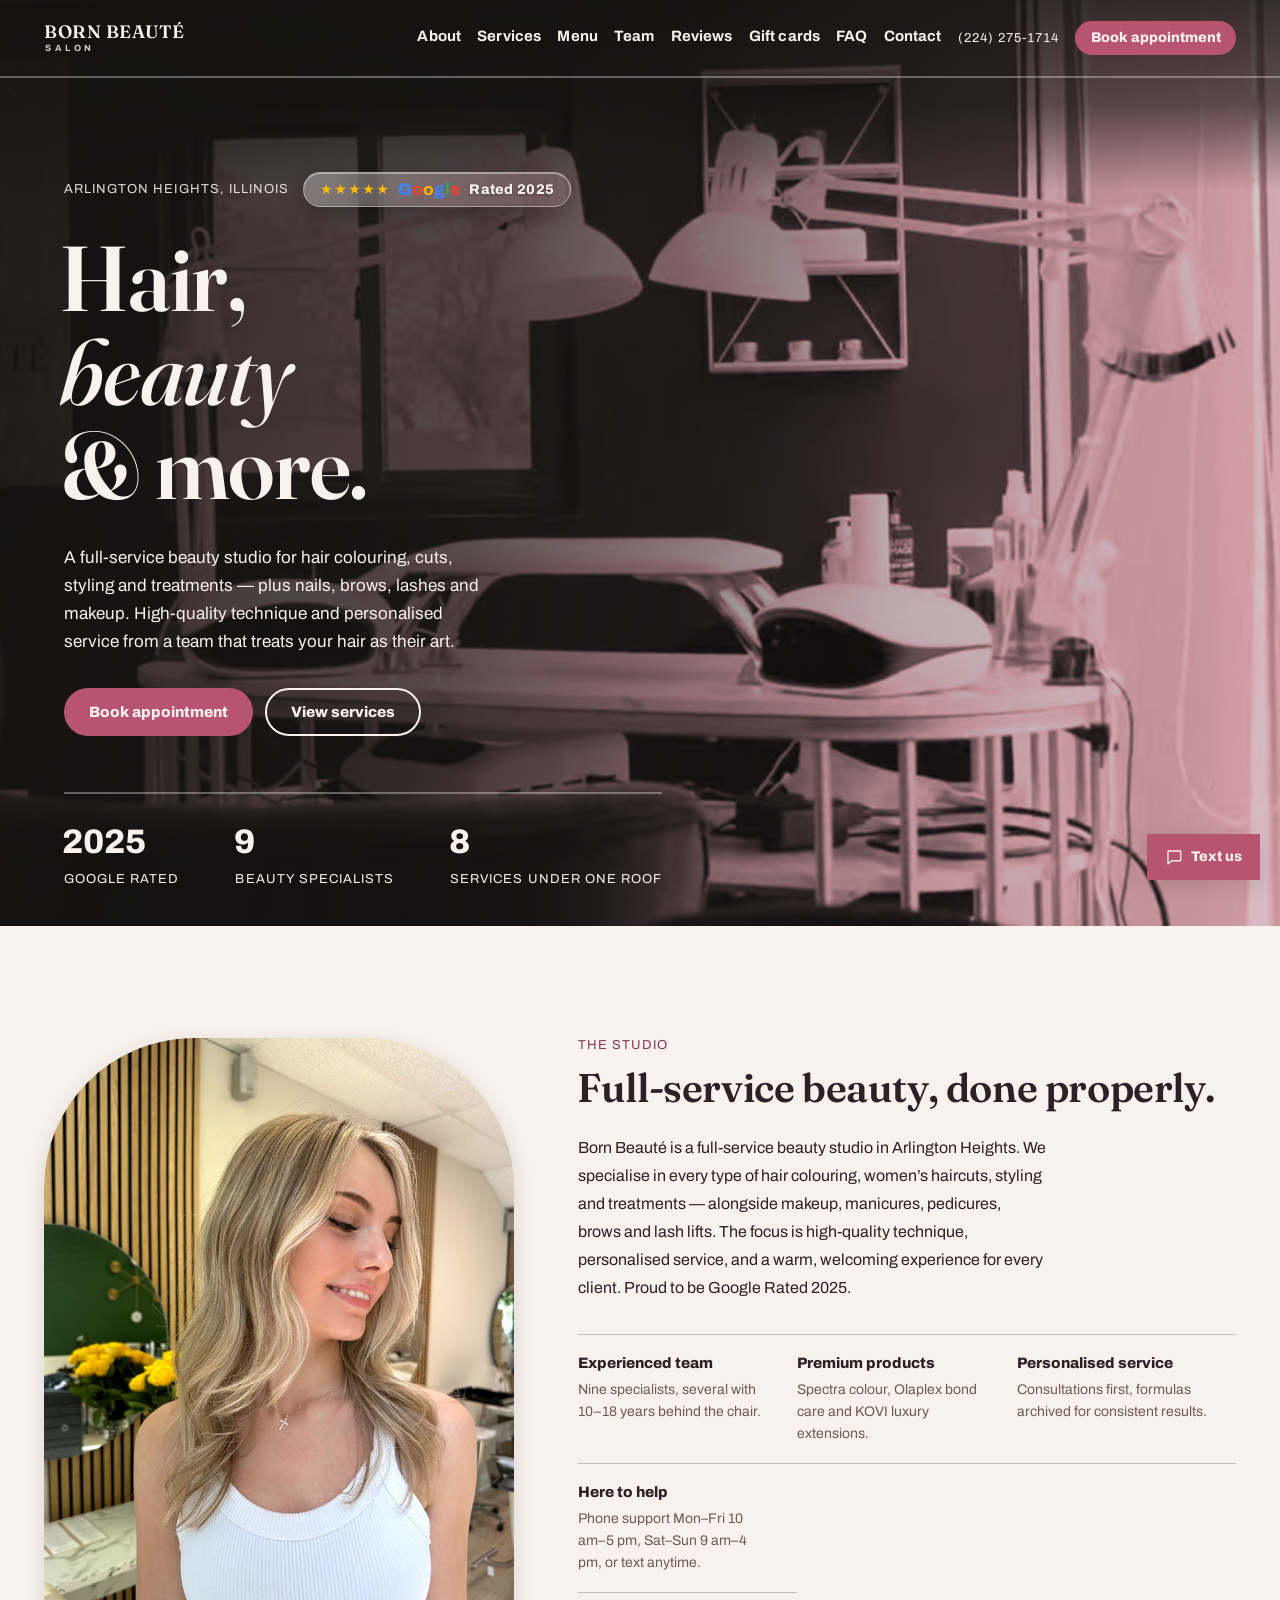
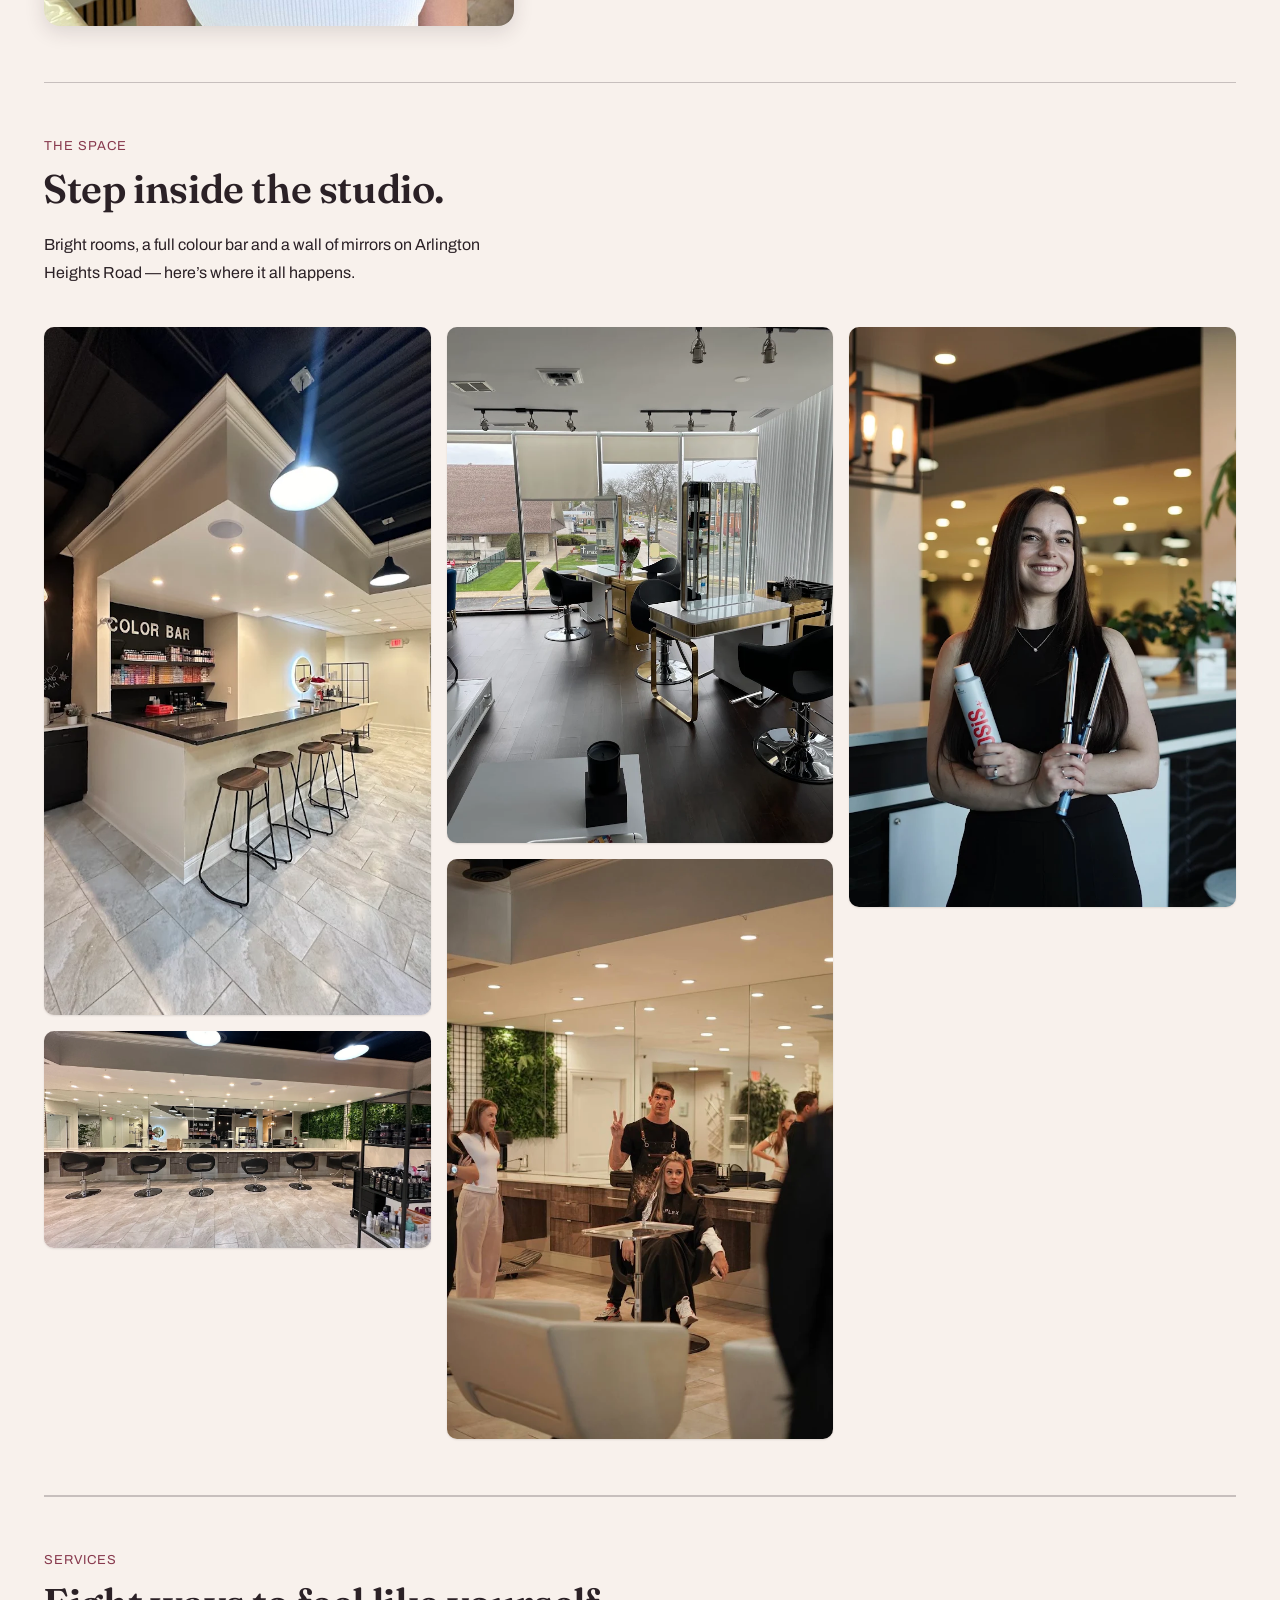
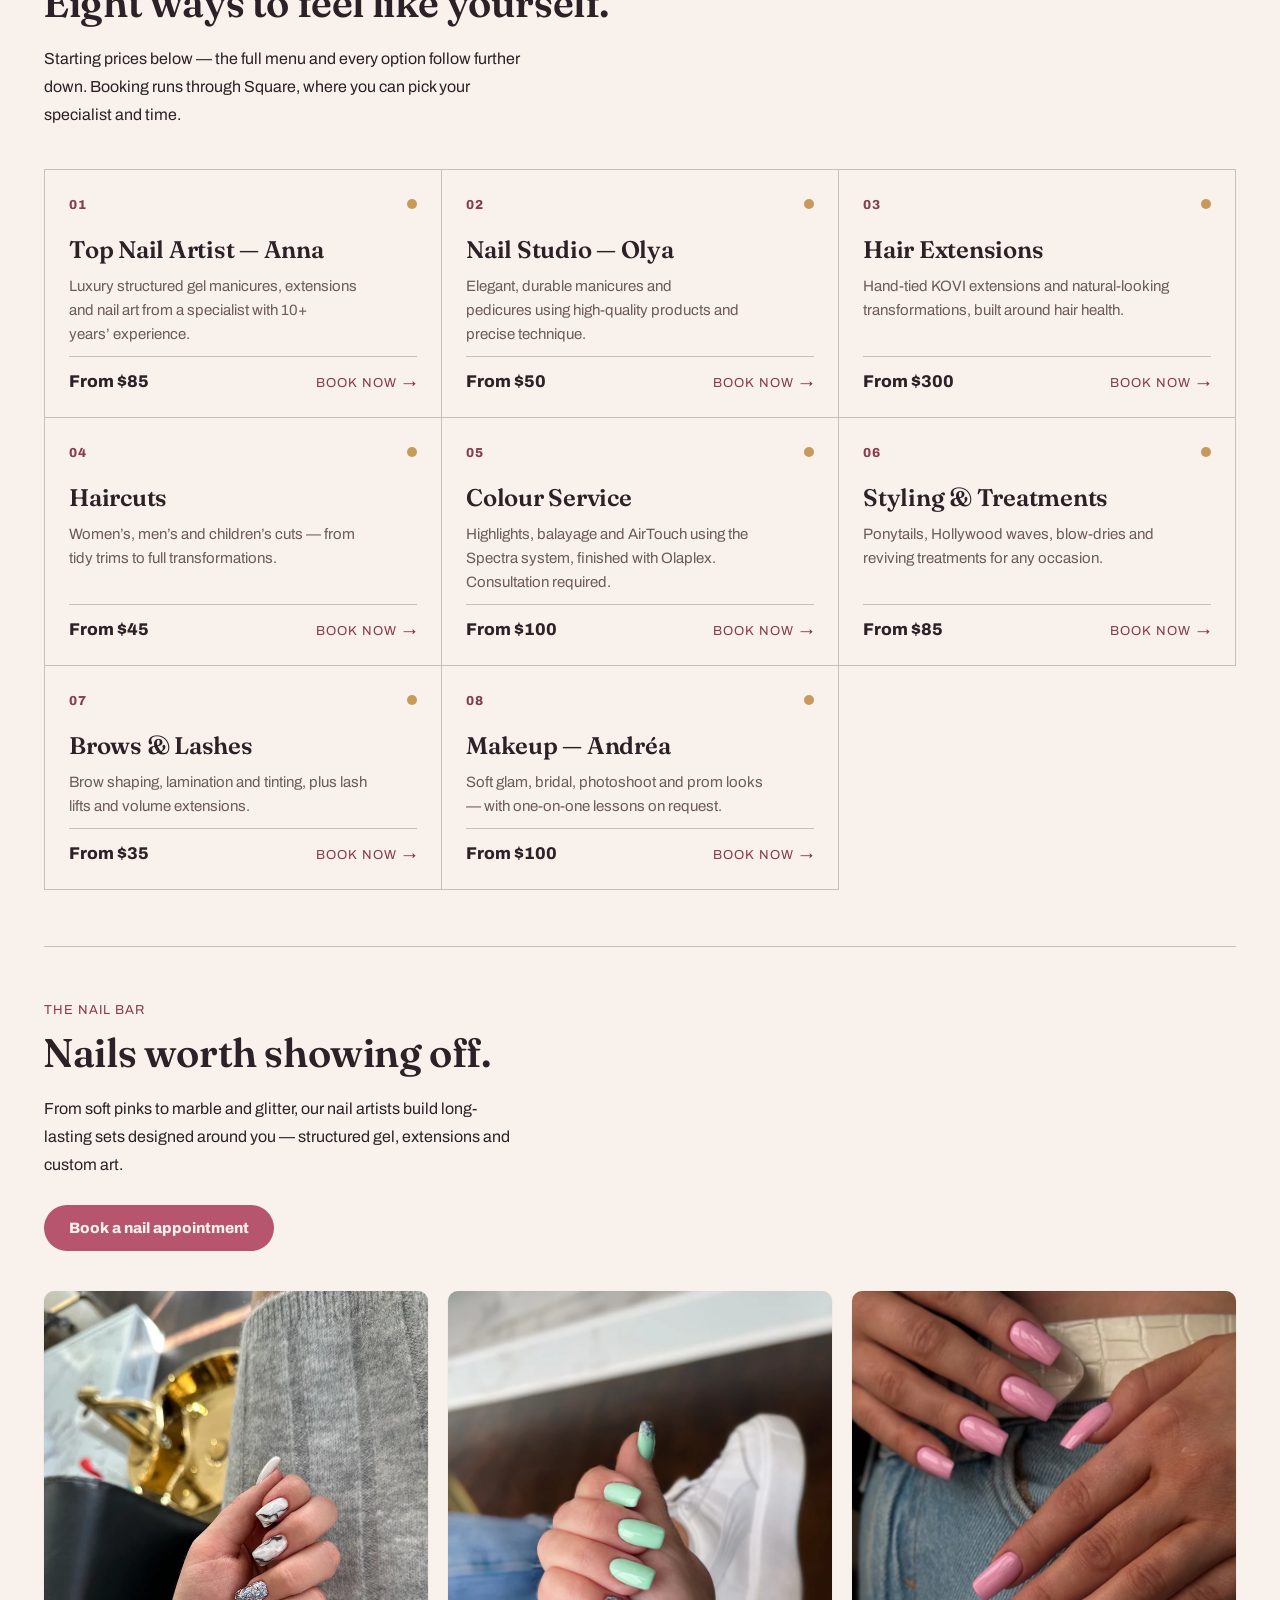
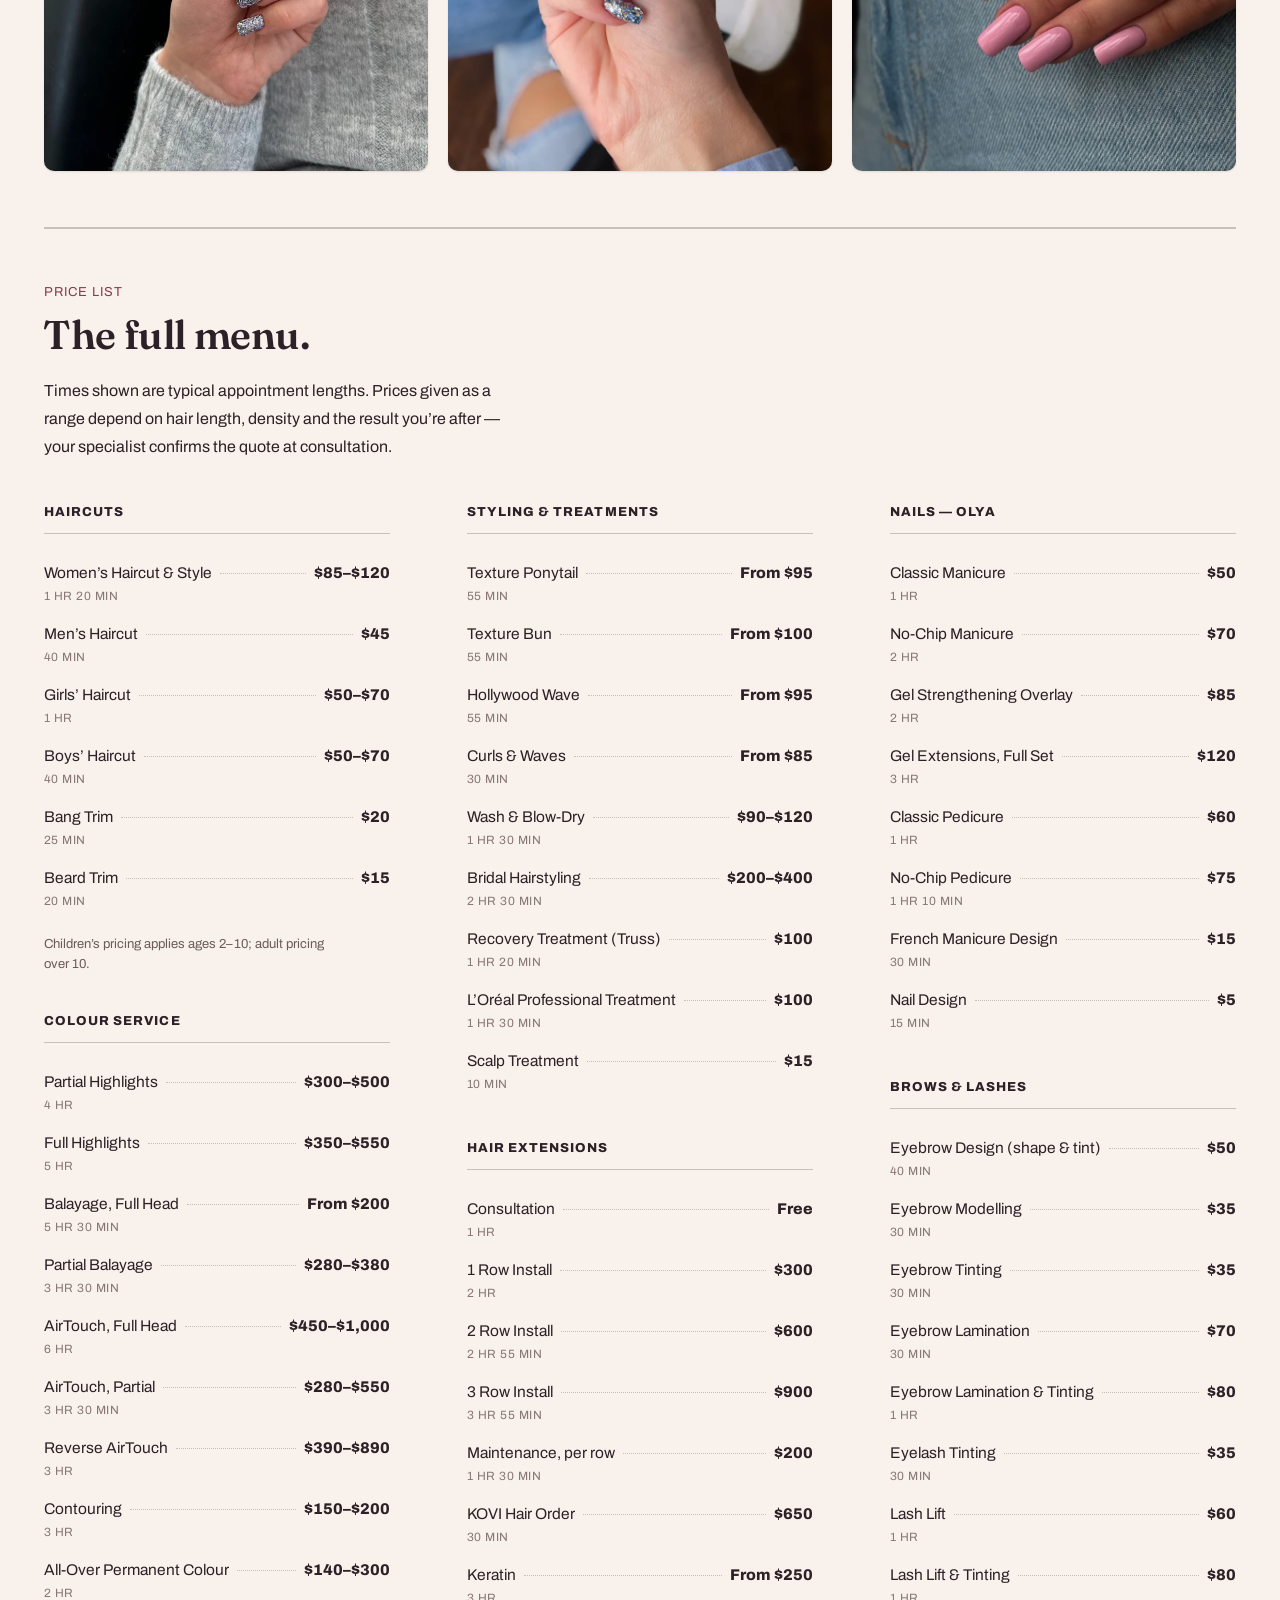
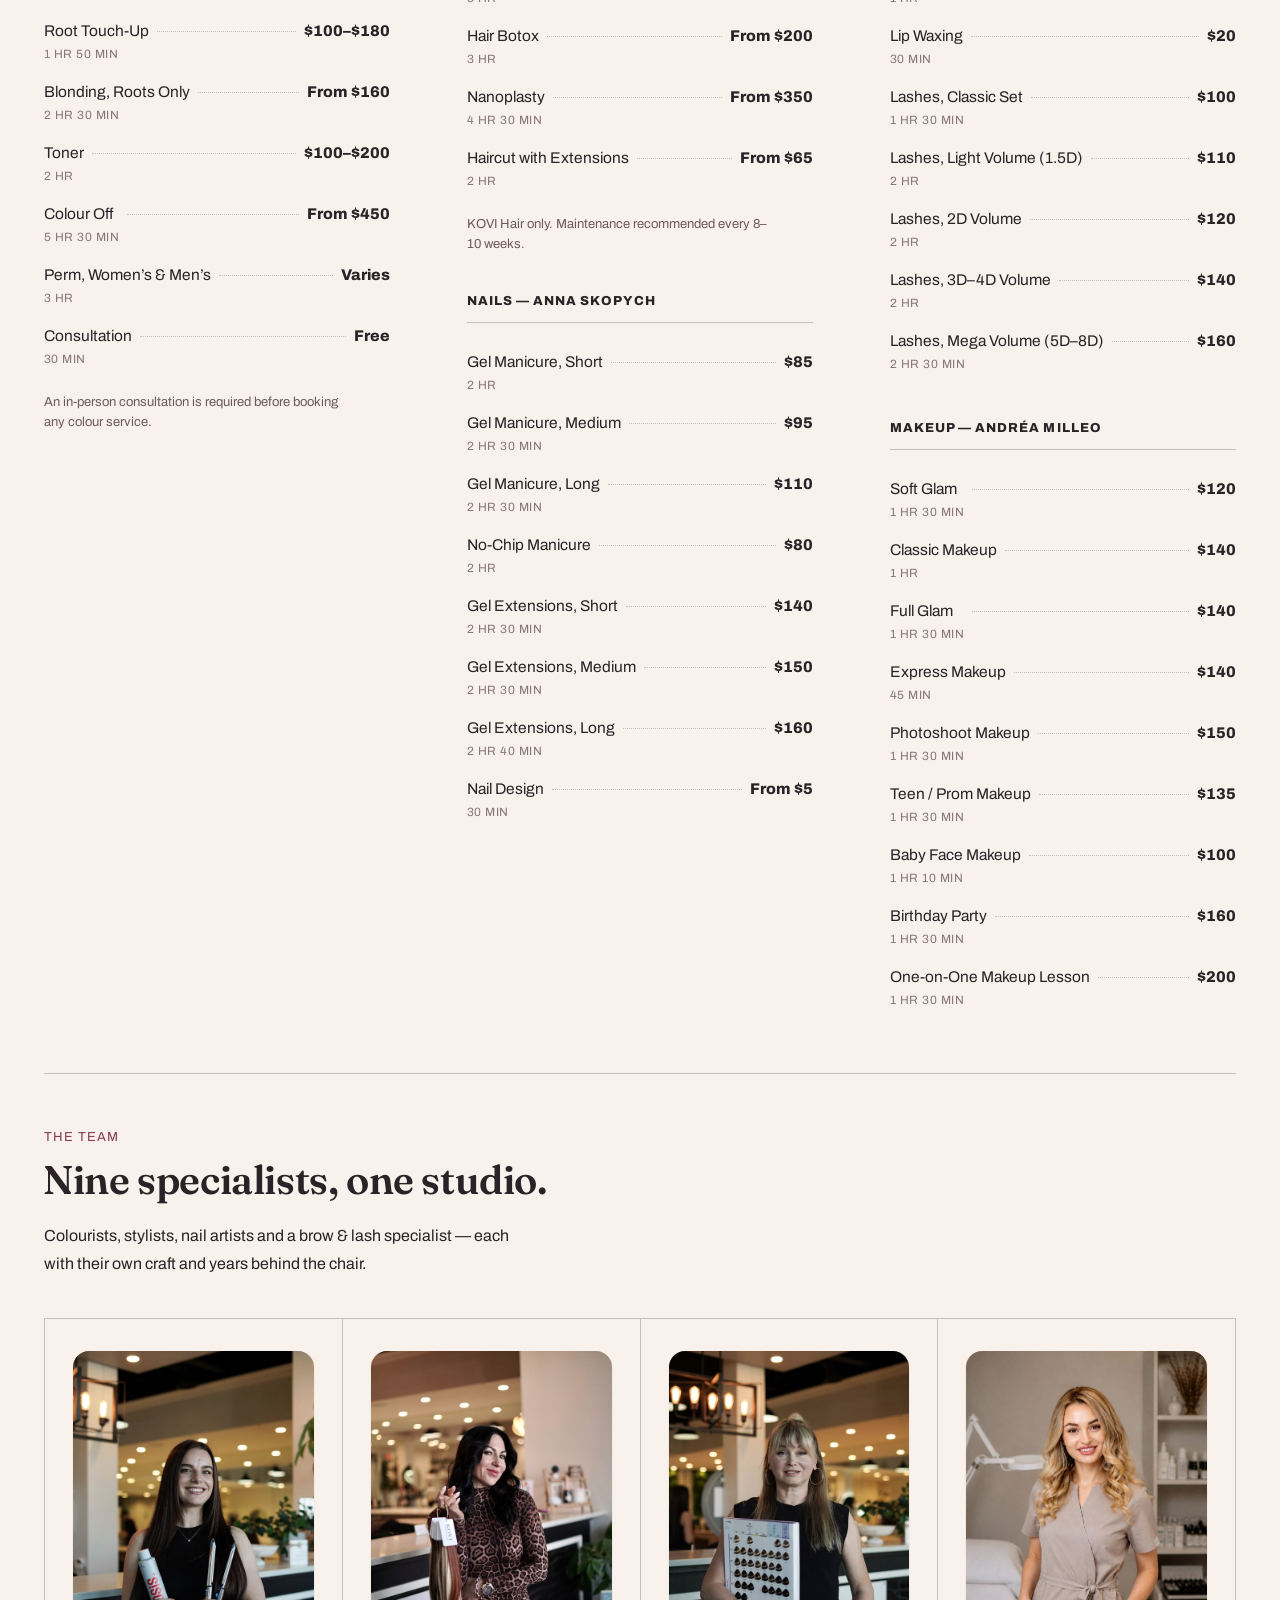
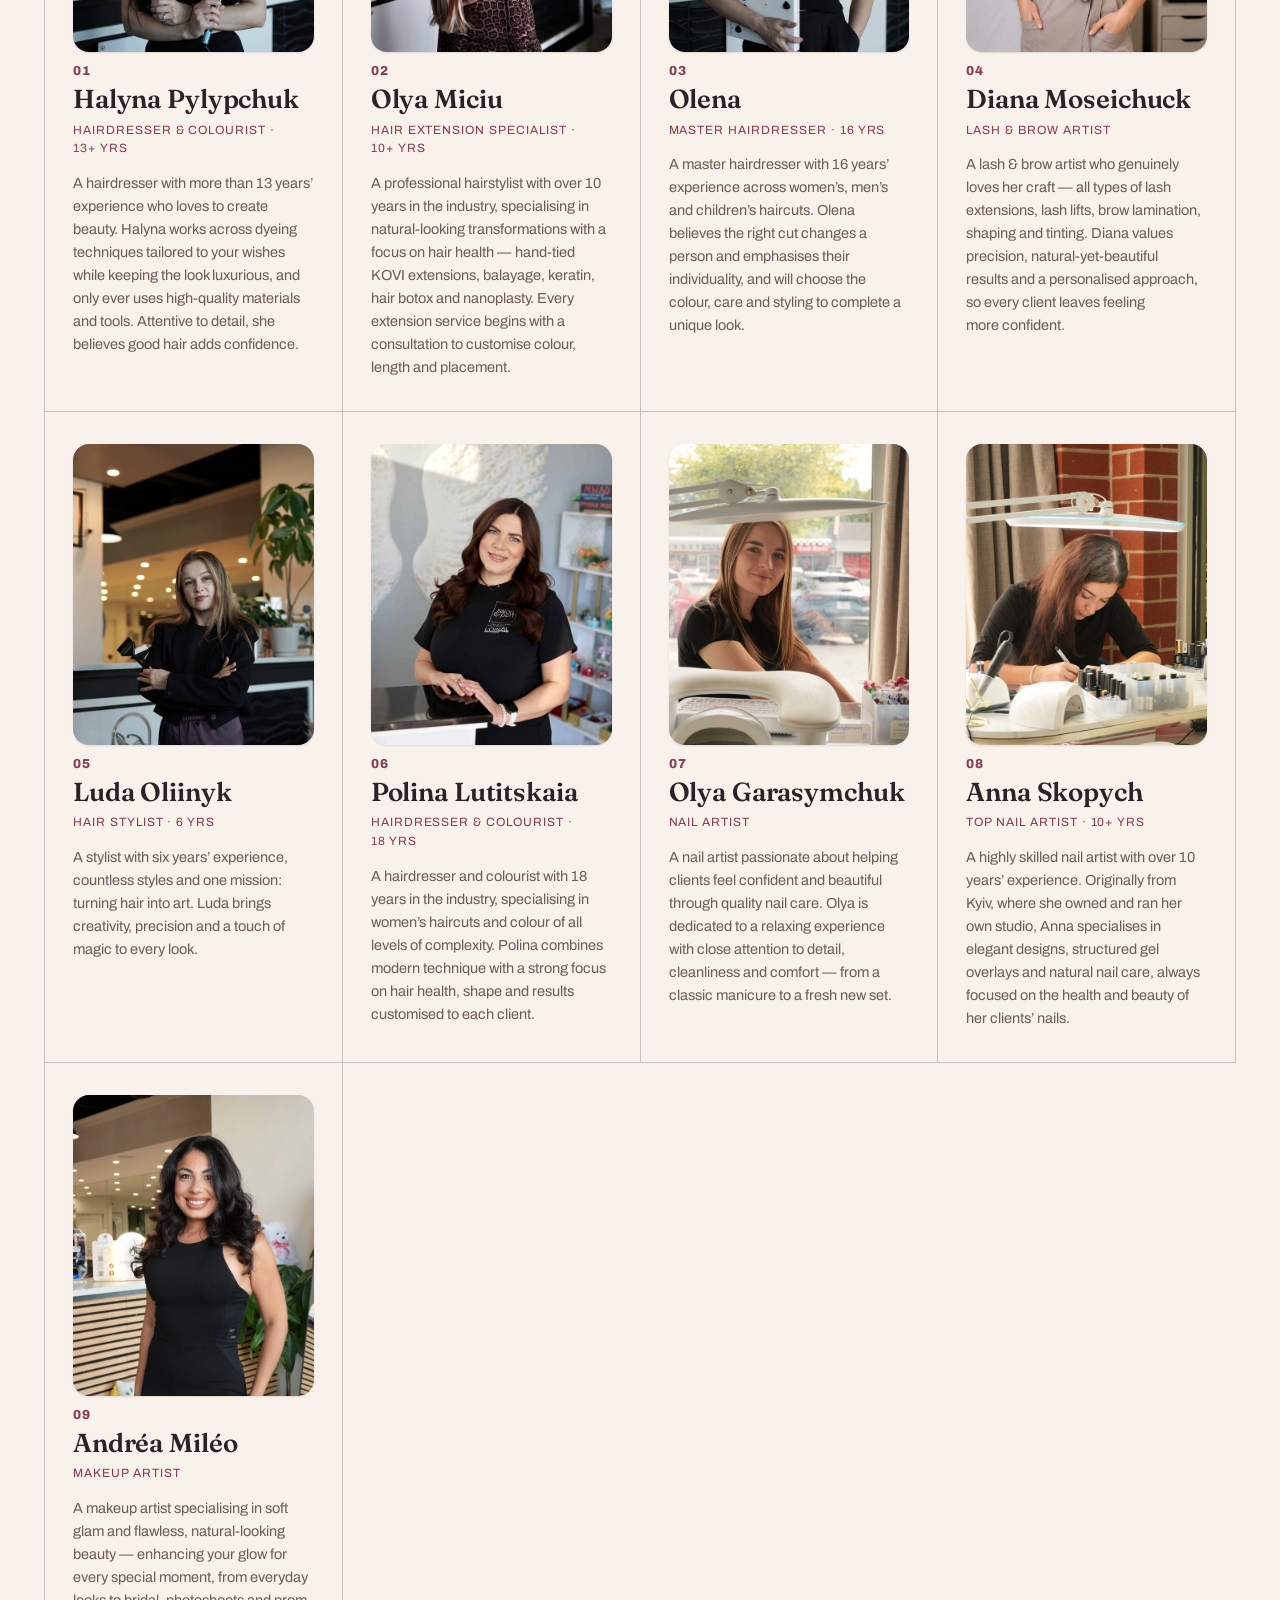
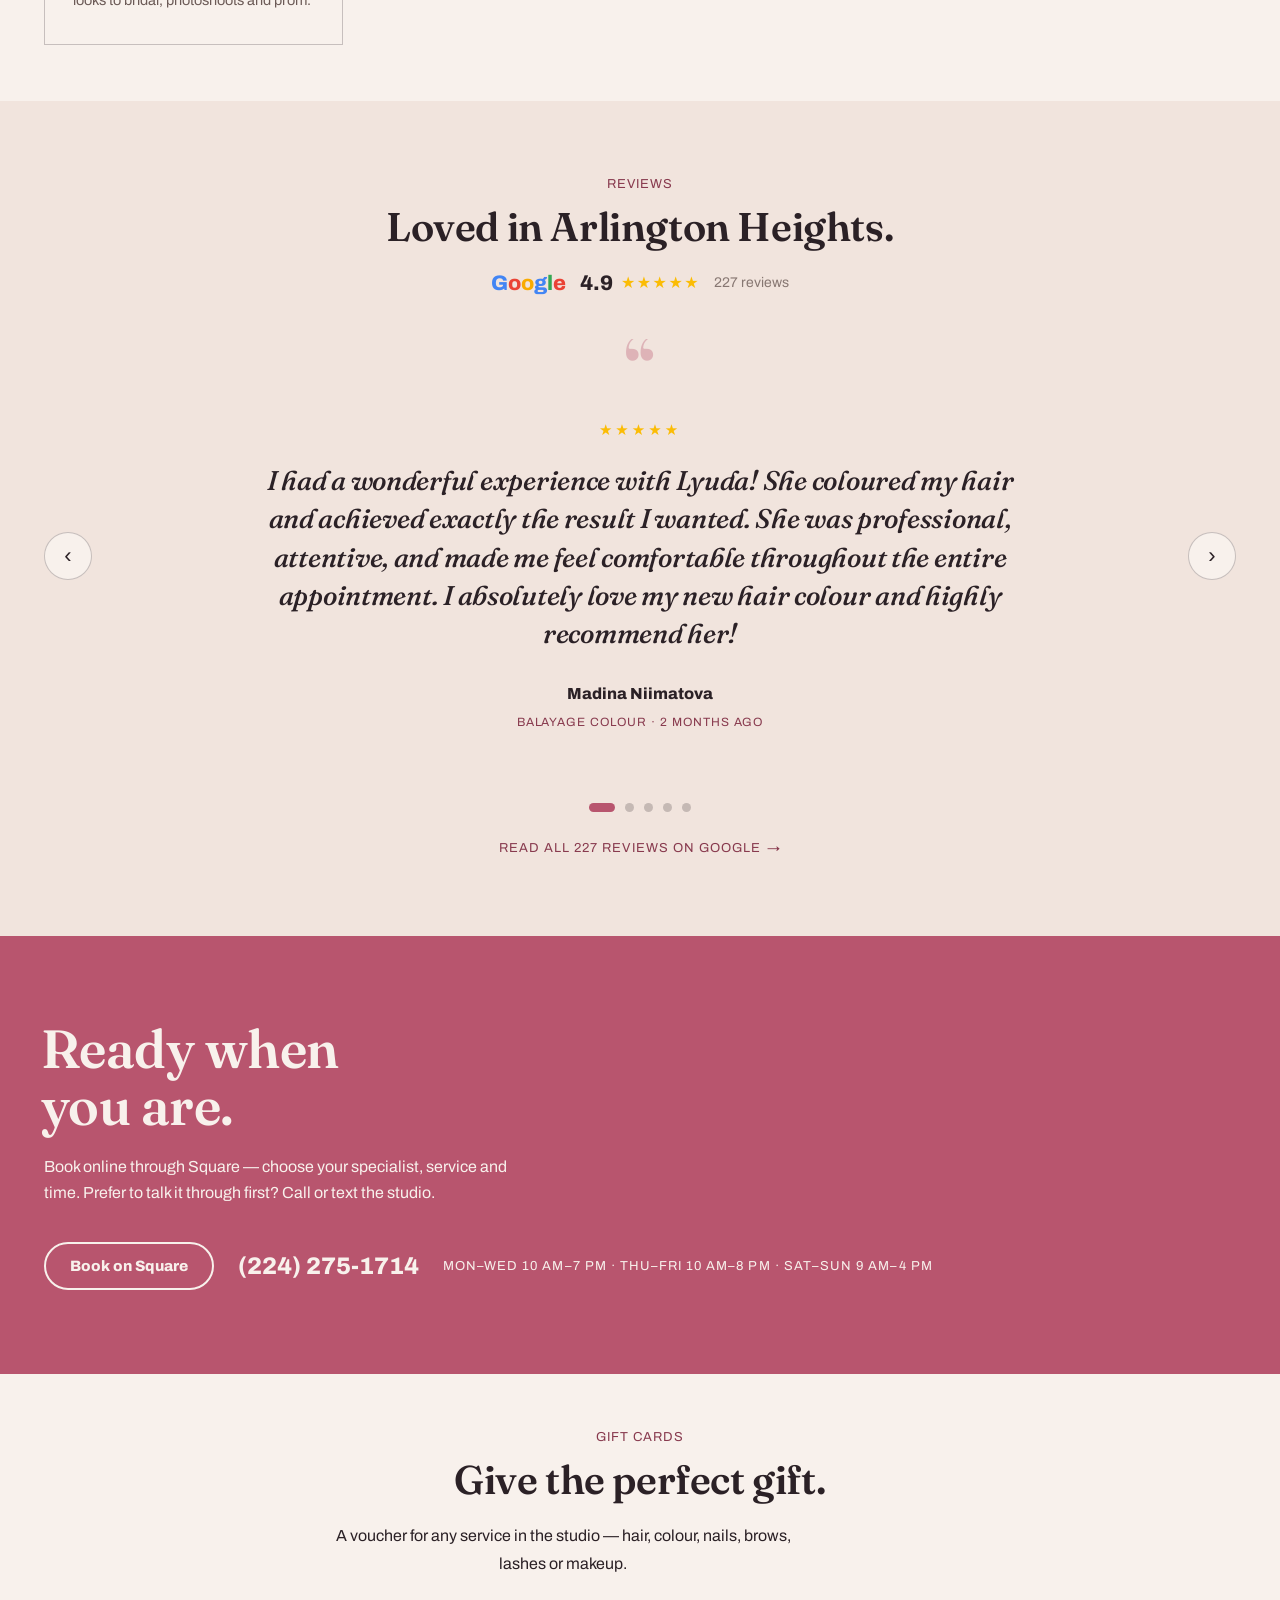
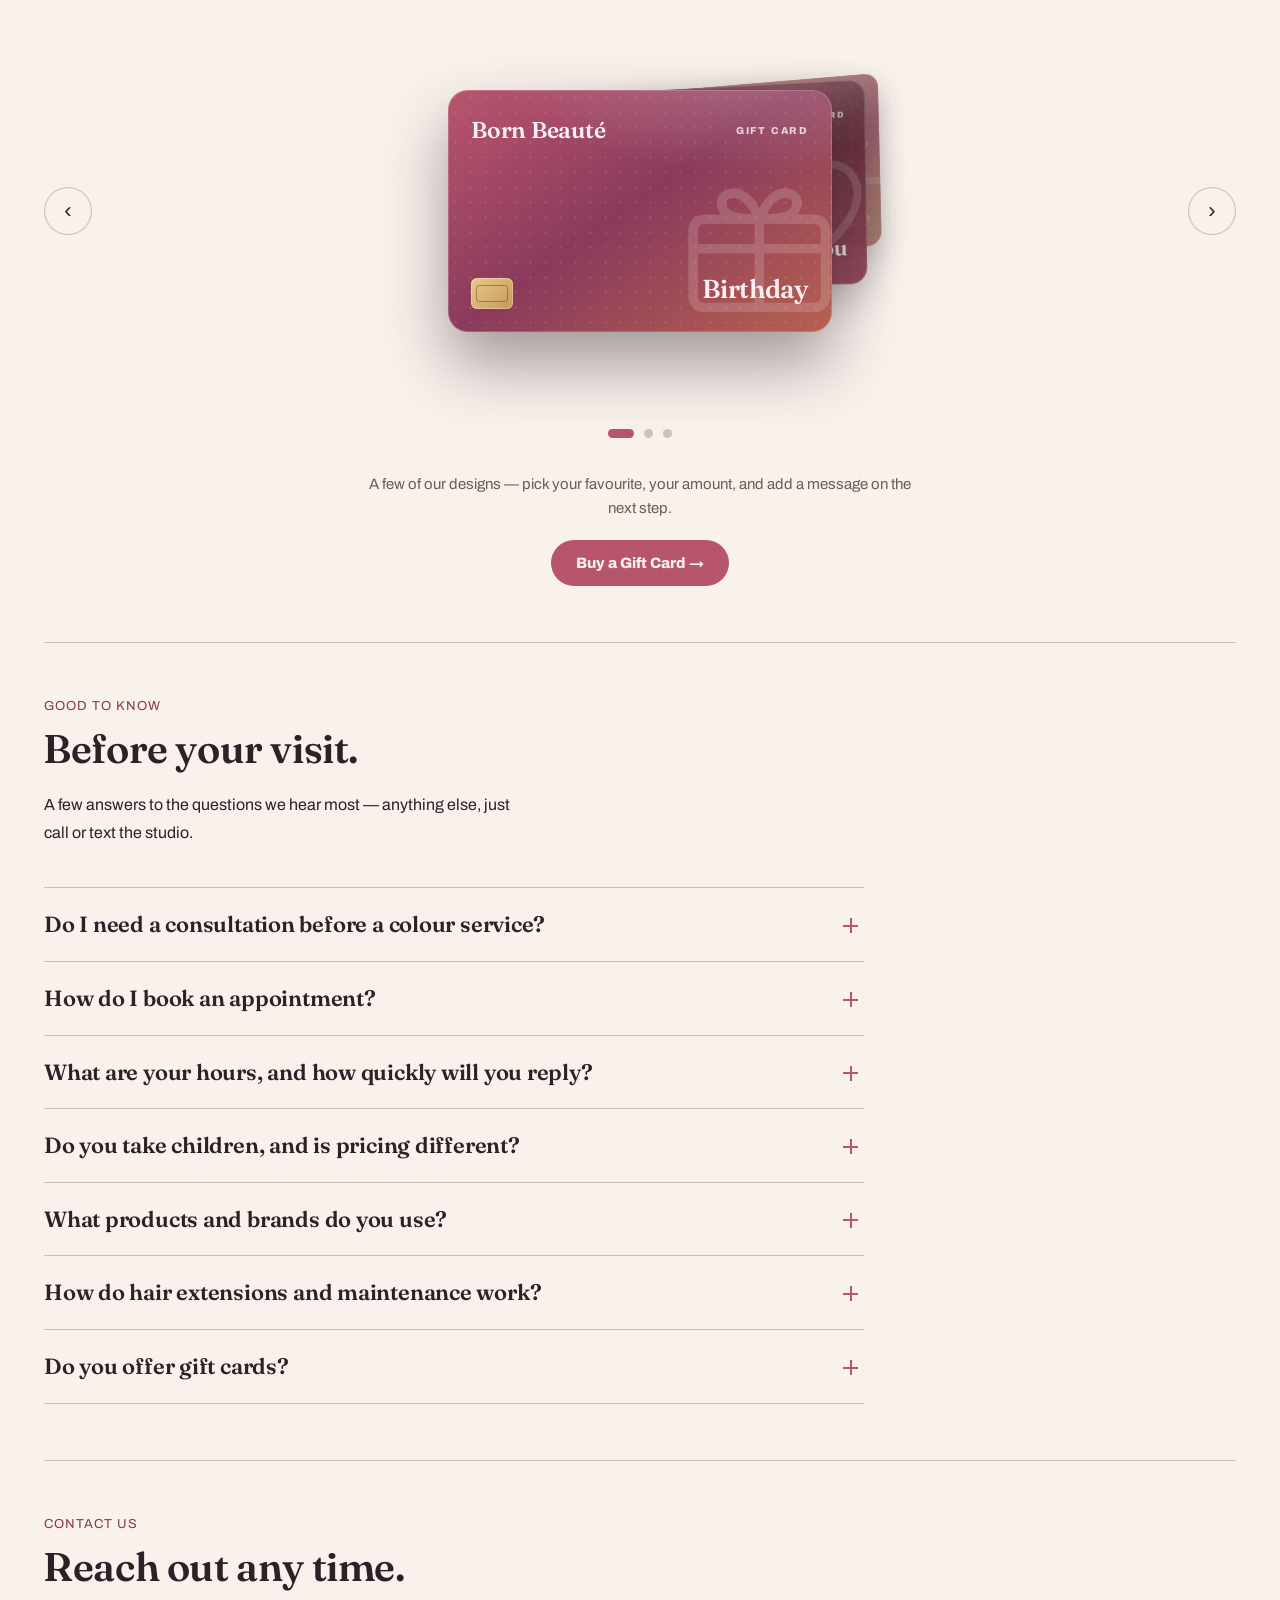
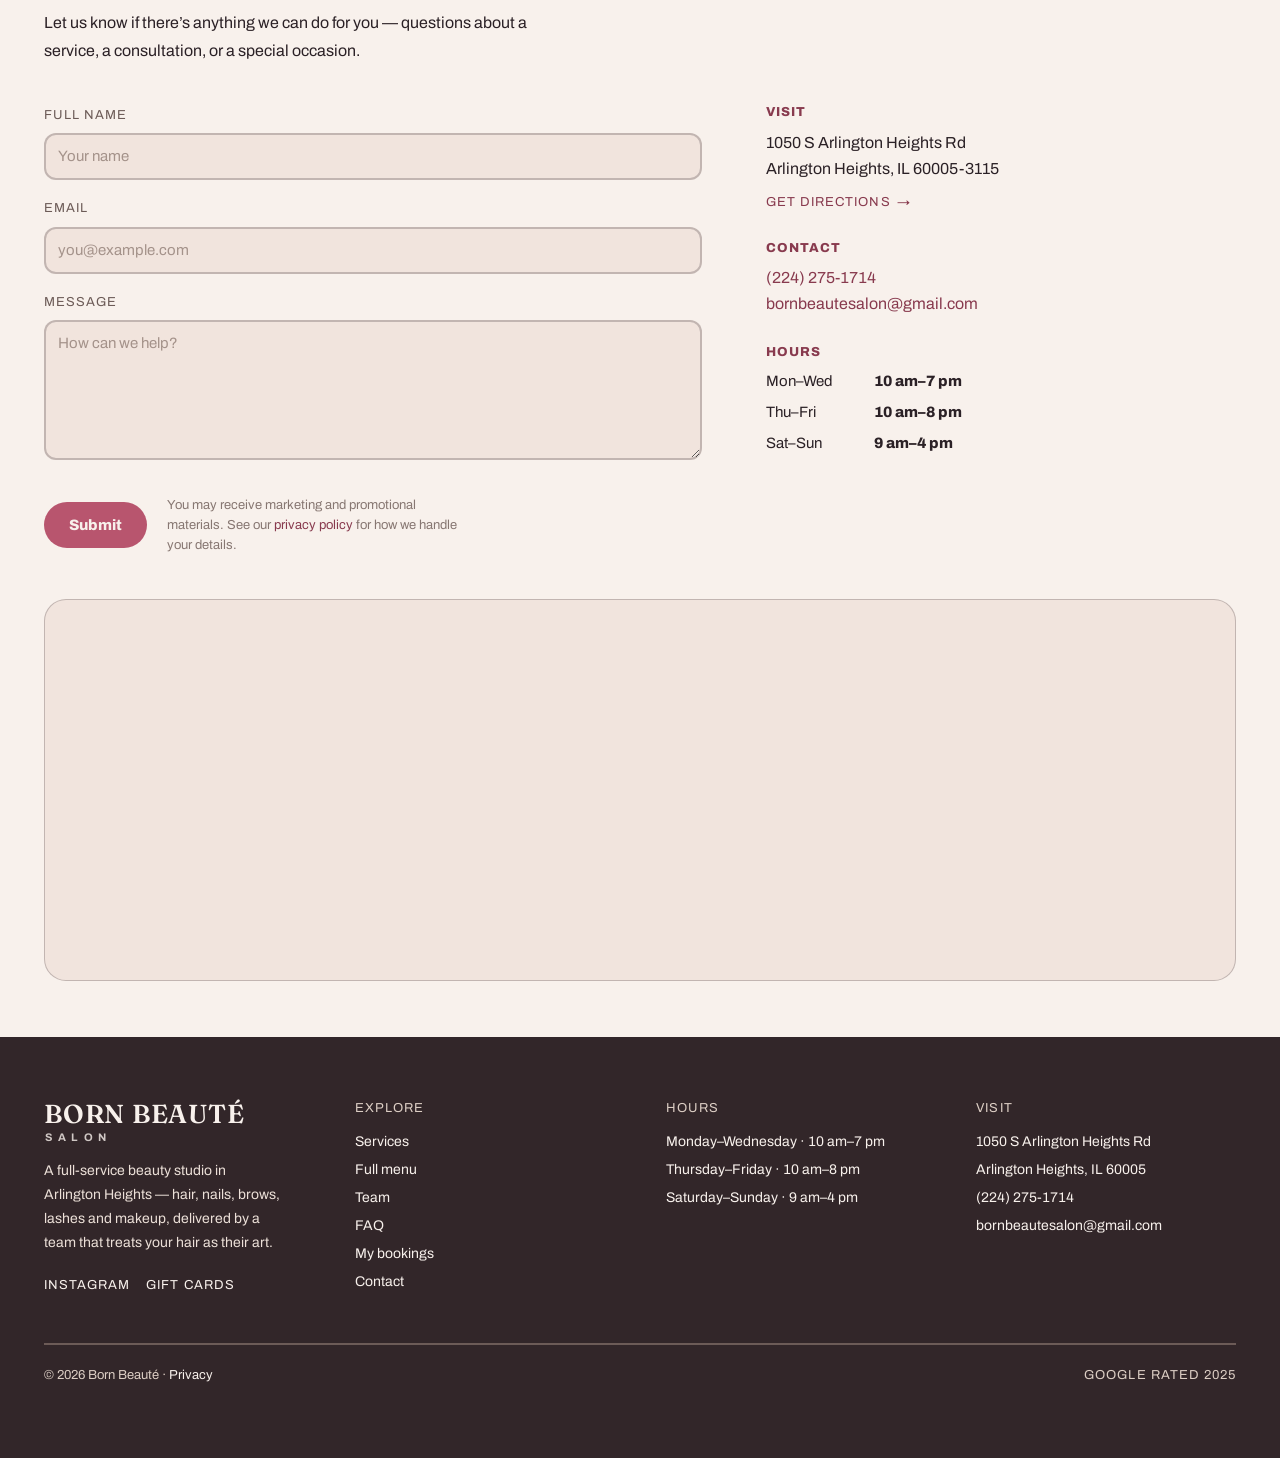
==== commit f827e285: "Performance, SEO, FAQ, privacy and cache-busting audit Performance - Compress hero video 18.7 MB -> " ====
--- a/index.html
+++ b/index.html
@@ -13,14 +13,35 @@
 <meta property="og:title" content="Born Beaut&eacute; &mdash; Beauty Studio in Arlington Heights, IL">
 <meta property="og:description" content="Full-service hair, nails, brows, lashes and makeup. Personalised service from a team that treats your hair as their art. Google Rated 2025.">
 <meta property="og:url" content="https://bornbeautystudio.square.site/">
-<meta property="og:image" content="https://bornbeautystudio.square.site/">
+<meta property="og:image" content="https://bornbeautystudio.square.site/assets/img/og.jpg">
+<meta property="og:image:width" content="1200">
+<meta property="og:image:height" content="630">
+<meta property="og:image:alt" content="Born Beaut&eacute; &mdash; hair, colour, nails and beauty in Arlington Heights, IL">
 <meta name="twitter:card" content="summary_large_image">
+<meta name="twitter:image" content="https://bornbeautystudio.square.site/assets/img/og.jpg">
 
 <link rel="icon" href="assets/img/favicon.svg" type="image/svg+xml">
 <link rel="preconnect" href="https://fonts.googleapis.com">
 <link rel="preconnect" href="https://fonts.gstatic.com" crossorigin>
-<link rel="stylesheet" href="assets/css/styles.css">
+<link rel="stylesheet" href="assets/css/styles.css?v=2">
 <script>document.documentElement.classList.add('js');</script>
+
+<!-- Google Analytics 4 — replace G-XXXXXXXXXX with the studio's Measurement ID
+     to switch it on. Until then this makes NO external requests. -->
+<script>
+  window.GA_MEASUREMENT_ID = 'G-XXXXXXXXXX';
+  (function () {
+    var id = window.GA_MEASUREMENT_ID;
+    if (!id || id.indexOf('XXXX') !== -1) return;
+    var s = document.createElement('script');
+    s.async = true; s.src = 'https://www.googletagmanager.com/gtag/js?id=' + id;
+    document.head.appendChild(s);
+    window.dataLayer = window.dataLayer || [];
+    window.gtag = function () { dataLayer.push(arguments); };
+    gtag('js', new Date());
+    gtag('config', id);
+  })();
+</script>
 
 <script type="application/ld+json">
 {
@@ -32,7 +53,9 @@
   "telephone": "+1-224-275-1714",
   "email": "bornbeautesalon@gmail.com",
   "priceRange": "$$",
-  "image": "https://bornbeautystudio.square.site/",
+  "image": "https://bornbeautystudio.square.site/assets/img/og.jpg",
+  "sameAs": ["https://www.instagram.com/bornbeautechicago_salon"],
+  "aggregateRating": { "@type": "AggregateRating", "ratingValue": "4.9", "reviewCount": "227" },
   "address": {
     "@type": "PostalAddress",
     "streetAddress": "1050 S Arlington Heights Rd",
@@ -48,6 +71,22 @@
   ]
 }
 </script>
+
+<script type="application/ld+json">
+{
+  "@context": "https://schema.org",
+  "@type": "FAQPage",
+  "mainEntity": [
+    { "@type": "Question", "name": "Do I need a consultation before a colour service?", "acceptedAnswer": { "@type": "Answer", "text": "Yes — every hair-colour service starts with a free in-person consultation so we can assess your hair, agree on the result, give an accurate quote and set aside the right amount of time. Colour booked without a prior consultation may need to be rescheduled." } },
+    { "@type": "Question", "name": "How do I book an appointment?", "acceptedAnswer": { "@type": "Answer", "text": "Book online through Square using any Book appointment button — you choose your specialist, service and time — or call or text (224) 275-1714. Nothing is charged until you are in the chair." } },
+    { "@type": "Question", "name": "What are your hours?", "acceptedAnswer": { "@type": "Answer", "text": "Monday to Wednesday 10 am to 7 pm, Thursday and Friday 10 am to 8 pm, and Saturday and Sunday 9 am to 4 pm. Phone support runs Monday to Friday 10 am to 5 pm and weekends 9 am to 4 pm; outside those hours, text, leave a voicemail or DM us on Instagram." } },
+    { "@type": "Question", "name": "Do you take children, and is pricing different?", "acceptedAnswer": { "@type": "Answer", "text": "Yes. Children's haircut pricing applies to ages 2 to 10; for guests over 10, adult pricing applies." } },
+    { "@type": "Question", "name": "What products and brands do you use?", "acceptedAnswer": { "@type": "Answer", "text": "Colour is mixed with the Spectra system for a personalised formula, then finished with Olaplex to protect and rebuild the hair. Extensions are hand-tied KOVI Hair, a premium luxury brand." } },
+    { "@type": "Question", "name": "How do hair extensions and maintenance work?", "acceptedAnswer": { "@type": "Answer", "text": "We work exclusively with hand-tied KOVI extensions, and every extension service begins with a consultation to customise colour, length, volume and placement. Maintenance is recommended every 8 to 10 weeks." } },
+    { "@type": "Question", "name": "Do you offer gift cards?", "acceptedAnswer": { "@type": "Answer", "text": "Yes — a Born Beauté gift card is redeemable across every service in the studio. Choose a design, pick your amount and message, and send it by text or email." } }
+  ]
+}
+</script>
 </head>
 <body>
 
@@ -55,7 +94,10 @@
 
 <header class="site-header" id="siteHeader">
   <nav class="nav" aria-label="Primary">
-    <a class="nav-brand" href="#top">Born Beaut&eacute;</a>
+    <a class="nav-brand" href="#top" aria-label="Born Beaut&eacute; Salon — home">
+      <span class="brand-name">Born Beaut&eacute;</span>
+      <span class="brand-sub">Salon</span>
+    </a>
 
     <div class="nav-links" id="navLinks">
       <a href="#about">About</a>
@@ -64,6 +106,7 @@
       <a href="#team">Team</a>
       <a href="#reviews">Reviews</a>
       <a href="#gift">Gift cards</a>
+      <a href="#faq">FAQ</a>
       <a href="#contact">Contact</a>
     </div>
 
@@ -83,7 +126,8 @@
       <video class="grayscale" autoplay muted loop playsinline preload="auto"
              poster="assets/img/hero.svg"
              aria-label="Born Beaut&eacute; studio brand animation">
-        <source src="assets/video/hero.mp4" type="video/mp4">
+        <source src="assets/video/hero.webm?v=2" type="video/webm">
+        <source src="assets/video/hero.mp4?v=2" type="video/mp4">
         <img src="assets/img/hero.svg" alt="The Born Beaut&eacute; studio" width="1600" height="1000">
       </video>
     </div>
@@ -133,7 +177,7 @@
     <!-- ==================== about ==================== -->
     <section class="section about reveal" id="about" aria-labelledby="about-title">
       <figure class="about-media">
-        <img src="assets/img/studio.jpg" alt="A Born Beaut&eacute; client with a fresh blonde balayage, styled in the studio" width="1425" height="2016" loading="lazy">
+        <img src="assets/img/studio.jpg" alt="A Born Beaut&eacute; client with a fresh blonde balayage, styled in the studio" width="900" height="1274" loading="lazy">
       </figure>
       <div>
         <span class="kicker">The studio</span>
@@ -435,54 +479,63 @@
 
       <div class="team-grid">
         <article class="member">
+          <figure class="member-photo"><img src="assets/team/halyna.jpg" alt="Halyna Pylypchuk, Hairdresser &amp; Colourist" width="600" height="900" loading="lazy"></figure>
           <p class="member-name">Halyna Pylypchuk</p>
           <p class="member-role">Hairdresser &amp; Colourist &middot; 13+ yrs</p>
           <p class="member-bio">A hairdresser with more than 13 years&rsquo; experience who loves to create beauty. Halyna works across dyeing techniques tailored to your wishes while keeping the look luxurious, and only ever uses high-quality materials and tools. Attentive to detail, she believes good hair adds confidence.</p>
         </article>
 
         <article class="member">
+          <figure class="member-photo"><img src="assets/team/olya-miciu.jpg" alt="Olya Miciu, Hair Extension Specialist" width="600" height="900" loading="lazy"></figure>
           <p class="member-name">Olya Miciu</p>
           <p class="member-role">Hair Extension Specialist &middot; 10+ yrs</p>
           <p class="member-bio">A professional hairstylist with over 10 years in the industry, specialising in natural-looking transformations with a focus on hair health &mdash; hand-tied KOVI extensions, balayage, keratin, hair botox and nanoplasty. Every extension service begins with a consultation to customise colour, length and placement.</p>
         </article>
 
         <article class="member">
+          <figure class="member-photo"><img src="assets/team/olena.jpg" alt="Olena, Master Hairdresser" width="600" height="900" loading="lazy"></figure>
           <p class="member-name">Olena</p>
           <p class="member-role">Master Hairdresser &middot; 16 yrs</p>
           <p class="member-bio">A master hairdresser with 16 years&rsquo; experience across women&rsquo;s, men&rsquo;s and children&rsquo;s haircuts. Olena believes the right cut changes a person and emphasises their individuality, and will choose the colour, care and styling to complete a unique look.</p>
         </article>
 
         <article class="member">
+          <figure class="member-photo"><img src="assets/team/diana.jpg" alt="Diana Moseichuck, Lash &amp; Brow Artist" width="600" height="900" loading="lazy"></figure>
           <p class="member-name">Diana Moseichuck</p>
           <p class="member-role">Lash &amp; Brow Artist</p>
           <p class="member-bio">A lash &amp; brow artist who genuinely loves her craft &mdash; all types of lash extensions, lash lifts, brow lamination, shaping and tinting. Diana values precision, natural-yet-beautiful results and a personalised approach, so every client leaves feeling more confident.</p>
         </article>
 
         <article class="member">
+          <figure class="member-photo"><img src="assets/team/luda.jpg" alt="Luda Oliinyk, Hair Stylist" width="600" height="900" loading="lazy"></figure>
           <p class="member-name">Luda Oliinyk</p>
           <p class="member-role">Hair Stylist &middot; 6 yrs</p>
           <p class="member-bio">A stylist with six years&rsquo; experience, countless styles and one mission: turning hair into art. Luda brings creativity, precision and a touch of magic to every look.</p>
         </article>
 
         <article class="member">
+          <figure class="member-photo"><img src="assets/team/polina.jpg" alt="Polina Lutitskaia, Hairdresser &amp; Colourist" width="600" height="900" loading="lazy"></figure>
           <p class="member-name">Polina Lutitskaia</p>
           <p class="member-role">Hairdresser &amp; Colourist &middot; 18 yrs</p>
           <p class="member-bio">A hairdresser and colourist with 18 years in the industry, specialising in women&rsquo;s haircuts and colour of all levels of complexity. Polina combines modern technique with a strong focus on hair health, shape and results customised to each client.</p>
         </article>
 
         <article class="member">
+          <figure class="member-photo"><img src="assets/team/olya-garasymchuk.jpg" alt="Olya Garasymchuk, Nail Artist" width="600" height="900" loading="lazy"></figure>
           <p class="member-name">Olya Garasymchuk</p>
           <p class="member-role">Nail Artist</p>
           <p class="member-bio">A nail artist passionate about helping clients feel confident and beautiful through quality nail care. Olya is dedicated to a relaxing experience with close attention to detail, cleanliness and comfort &mdash; from a classic manicure to a fresh new set.</p>
         </article>
 
         <article class="member">
+          <figure class="member-photo"><img src="assets/team/anna.jpg" alt="Anna Skopych, Top Nail Artist" width="600" height="900" loading="lazy"></figure>
           <p class="member-name">Anna Skopych</p>
           <p class="member-role">Top Nail Artist &middot; 10+ yrs</p>
           <p class="member-bio">A highly skilled nail artist with over 10 years&rsquo; experience. Originally from Kyiv, where she owned and ran her own studio, Anna specialises in elegant designs, structured gel overlays and natural nail care, always focused on the health and beauty of her clients&rsquo; nails.</p>
         </article>
 
         <article class="member">
+          <figure class="member-photo"><img src="assets/team/andrea.jpg" alt="Andr&eacute;a Mil&eacute;o, Makeup Artist" width="600" height="900" loading="lazy"></figure>
           <p class="member-name">Andr&eacute;a Mil&eacute;o</p>
           <p class="member-role">Makeup Artist</p>
           <p class="member-bio">A makeup artist specialising in soft glam and flawless, natural-looking beauty &mdash; enhancing your glow for every special moment, from everyday looks to bridal, photoshoots and prom.</p>
@@ -584,39 +637,124 @@
   <div class="wrap">
     <!-- ==================== gift cards ==================== -->
     <section class="section reveal" id="gift" aria-labelledby="gift-title">
-      <div class="gift">
-        <div class="gift-copy">
-          <span class="kicker">Gift cards</span>
-          <h2 class="h2" id="gift-title">Give the perfect gift.</h2>
-          <p class="lede">Treat yourself or someone else to a voucher, redeemable across every service in the studio. Pick an amount &mdash; the card lights up &mdash; then add a message and send it by text or email.</p>
-          <div class="gift-amounts" id="giftAmounts" role="group" aria-label="Choose a gift card amount">
-            <button type="button" class="chip" data-amount="50">$50</button>
-            <button type="button" class="chip" data-amount="100">$100</button>
-            <button type="button" class="chip" data-amount="150">$150</button>
-            <button type="button" class="chip" data-amount="200">$200</button>
-            <button type="button" class="chip" data-amount="custom" aria-expanded="false" aria-controls="giftCustom">Custom</button>
-          </div>
-          <div class="gift-custom" id="giftCustom" hidden>
-            <span class="gift-custom-prefix" aria-hidden="true">$</span>
-            <label class="visually-hidden" for="giftCustomInput">Custom gift card amount in dollars</label>
-            <input class="input num" type="number" min="10" step="5" inputmode="numeric" placeholder="Amount" id="giftCustomInput">
-          </div>
-          <a class="btn btn-primary btn-lg" id="giftBuy" href="https://squareup.com/gift/C527RFA072WWY/order" target="_blank" rel="noopener">Buy a gift card</a>
-        </div>
-
-        <div class="gift-visual">
-          <div class="giftcard" id="giftCard" aria-hidden="true">
-            <div class="giftcard-top">
-              <span class="giftcard-brand">Born Beaut&eacute;</span>
-              <span class="giftcard-label">Gift Card</span>
+      <div class="gift-head">
+        <span class="kicker">Gift cards</span>
+        <h2 class="h2" id="gift-title">Give the perfect gift.</h2>
+        <p class="lede">A voucher for any service in the studio &mdash; hair, colour, nails, brows, lashes or makeup.</p>
+      </div>
+
+      <div class="gcard-slider" id="gcardSlider" role="group" aria-roledescription="carousel" aria-label="Gift card designs" tabindex="0">
+        <button type="button" class="gcard-arrow gcard-prev" id="gcardPrev" aria-label="Previous design">&#8249;</button>
+
+        <div class="gcard-stage" id="gcardStage">
+          <article class="gcard gcard--birthday" data-title="Birthday" role="group" aria-roledescription="slide" aria-label="Birthday design, 1 of 3">
+            <div class="gcard-face">
+              <span class="gcard-pattern" aria-hidden="true"></span>
+              <svg class="gcard-icon" viewBox="0 0 24 24" fill="none" stroke="currentColor" stroke-width="1.3" aria-hidden="true">
+                <rect x="3" y="9" width="18" height="12" rx="1.5"/><path d="M3 13h18M12 9v12"/>
+                <path d="M12 9c-1-2.6-2.6-4-4.2-3.4C6.4 6 6.6 8 8.3 8.6c1 .3 2.4.4 3.7.4zM12 9c1-2.6 2.6-4 4.2-3.4C17.6 6 17.4 8 15.7 8.6c-1 .3-2.4.4-3.7.4z"/>
+              </svg>
+              <div class="gcard-row gcard-row-top">
+                <span class="gcard-brand">Born Beaut&eacute;</span>
+                <span class="gcard-kind">Gift Card</span>
+              </div>
+              <div class="gcard-row gcard-row-bottom">
+                <span class="gcard-chip" aria-hidden="true"></span>
+                <span class="gcard-occasion">Birthday</span>
+              </div>
             </div>
-            <span class="giftcard-chip"></span>
-            <div class="giftcard-bottom">
-              <span class="giftcard-dots">&bull;&bull;&bull;&bull; &bull;&bull;&bull;&bull; &bull;&bull;&bull;&bull;</span>
-              <span class="giftcard-amount" id="giftAmount">$&mdash;</span>
+          </article>
+
+          <article class="gcard gcard--thanks" data-title="Thank You" role="group" aria-roledescription="slide" aria-label="Thank You design, 2 of 3">
+            <div class="gcard-face">
+              <span class="gcard-pattern" aria-hidden="true"></span>
+              <svg class="gcard-icon" viewBox="0 0 24 24" fill="none" stroke="currentColor" stroke-width="1.3" aria-hidden="true">
+                <path d="M12 20.5S3.5 15.4 3.5 9.6C3.5 6.9 5.5 5 8 5c1.9 0 3.2 1.1 4 2.4C12.8 6.1 14.1 5 16 5c2.5 0 4.5 1.9 4.5 4.6 0 5.8-8.5 10.9-8.5 10.9z"/>
+              </svg>
+              <div class="gcard-row gcard-row-top">
+                <span class="gcard-brand">Born Beaut&eacute;</span>
+                <span class="gcard-kind">Gift Card</span>
+              </div>
+              <div class="gcard-row gcard-row-bottom">
+                <span class="gcard-chip" aria-hidden="true"></span>
+                <span class="gcard-occasion">Thank You</span>
+              </div>
             </div>
-          </div>
-        </div>
+          </article>
+
+          <article class="gcard gcard--holiday" data-title="Holiday" role="group" aria-roledescription="slide" aria-label="Holiday design, 3 of 3">
+            <div class="gcard-face">
+              <span class="gcard-pattern" aria-hidden="true"></span>
+              <svg class="gcard-icon" viewBox="0 0 24 24" fill="none" stroke="currentColor" stroke-width="1.3" stroke-linecap="round" aria-hidden="true">
+                <path d="M12 2v20M2 12h20M4.9 4.9l14.2 14.2M19.1 4.9L4.9 19.1"/>
+                <path d="M12 5.5l-2 2M12 5.5l2 2M12 18.5l-2-2M12 18.5l2-2M5.5 12l2-2M5.5 12l2 2M18.5 12l-2-2M18.5 12l-2 2"/>
+              </svg>
+              <div class="gcard-row gcard-row-top">
+                <span class="gcard-brand">Born Beaut&eacute;</span>
+                <span class="gcard-kind">Gift Card</span>
+              </div>
+              <div class="gcard-row gcard-row-bottom">
+                <span class="gcard-chip" aria-hidden="true"></span>
+                <span class="gcard-occasion">Holiday</span>
+              </div>
+            </div>
+          </article>
+        </div>
+
+        <button type="button" class="gcard-arrow gcard-next" id="gcardNext" aria-label="Next design">&#8250;</button>
+      </div>
+
+      <div class="gcard-dots" id="gcardDots" role="tablist" aria-label="Gift card design"></div>
+
+      <div class="gift-cta">
+        <p class="gift-note">A few of our designs &mdash; pick your favourite, your amount, and add a message on the next step.</p>
+        <a class="btn btn-primary btn-lg" href="https://squareup.com/gift/C527RFA072WWY/order" target="_blank" rel="noopener">Buy a Gift Card &rarr;</a>
+      </div>
+    </section>
+
+    <hr class="hr">
+
+    <!-- ==================== faq ==================== -->
+    <section class="section reveal" id="faq" aria-labelledby="faq-title">
+      <span class="kicker">Good to know</span>
+      <h2 class="h2" id="faq-title">Before your visit.</h2>
+      <p class="lede">A few answers to the questions we hear most &mdash; anything else, just call or text the studio.</p>
+
+      <div class="faq">
+        <details class="faq-item">
+          <summary>Do I need a consultation before a colour service?</summary>
+          <div class="faq-body"><p>Yes &mdash; every hair-colour service starts with an in-person consultation so we can assess your hair, agree on the result, give an accurate quote and set aside the right amount of time. Colour booked without a prior consultation may need to be rescheduled. The consultation itself is free.</p></div>
+        </details>
+
+        <details class="faq-item">
+          <summary>How do I book an appointment?</summary>
+          <div class="faq-body"><p>Book online through Square using any <a href="https://book.squareup.com/appointments/xsdtsxnj271orj/location/1VKSYSMB8RVQY/services" target="_blank" rel="noopener">Book appointment</a> button &mdash; you choose your specialist, service and time. Prefer to talk it through? Call or text <a href="tel:+12242751714" class="num">(224) 275-1714</a>. Nothing is charged until you&rsquo;re in the chair.</p></div>
+        </details>
+
+        <details class="faq-item">
+          <summary>What are your hours, and how quickly will you reply?</summary>
+          <div class="faq-body"><p>The studio is open Monday&ndash;Wednesday 10&nbsp;am&ndash;7&nbsp;pm, Thursday&ndash;Friday 10&nbsp;am&ndash;8&nbsp;pm, and Saturday&ndash;Sunday 9&nbsp;am&ndash;4&nbsp;pm. Phone support runs Mon&ndash;Fri 10&nbsp;am&ndash;5&nbsp;pm and Sat&ndash;Sun 9&nbsp;am&ndash;4&nbsp;pm &mdash; outside those hours, text us, leave a voicemail, or send a DM on <a href="https://www.instagram.com/bornbeautechicago_salon" target="_blank" rel="noopener">Instagram</a> and we&rsquo;ll get back to you.</p></div>
+        </details>
+
+        <details class="faq-item">
+          <summary>Do you take children, and is pricing different?</summary>
+          <div class="faq-body"><p>We do. Children&rsquo;s haircut pricing applies to ages 2&ndash;10; for guests over 10, adult pricing applies. You&rsquo;ll find children&rsquo;s cuts in the full menu above.</p></div>
+        </details>
+
+        <details class="faq-item">
+          <summary>What products and brands do you use?</summary>
+          <div class="faq-body"><p>Colour is mixed with the Spectra system for a personalised formula, then finished with Olaplex to protect and rebuild the hair. Extensions are hand-tied KOVI Hair &mdash; a premium luxury brand chosen for quality, durability and flawless blending.</p></div>
+        </details>
+
+        <details class="faq-item">
+          <summary>How do hair extensions and maintenance work?</summary>
+          <div class="faq-body"><p>We work exclusively with hand-tied KOVI extensions, and every extension service begins with a consultation to customise colour, length, volume and placement. Maintenance is recommended every 8&ndash;10 weeks to keep them sitting perfectly.</p></div>
+        </details>
+
+        <details class="faq-item">
+          <summary>Do you offer gift cards?</summary>
+          <div class="faq-body"><p>Yes &mdash; a Born Beaut&eacute; gift card is redeemable across every service in the studio. <a href="#gift">Choose a design</a>, pick your amount and message, and send it by text or email.</p></div>
+        </details>
       </div>
     </section>
 
@@ -629,7 +767,11 @@
       <p class="lede">Let us know if there&rsquo;s anything we can do for you &mdash; questions about a service, a consultation, or a special occasion.</p>
 
       <div class="contact-layout">
-        <form class="contact-form" id="contactForm" novalidate>
+        <form class="contact-form" id="contactForm" action="https://api.web3forms.com/submit" method="POST" novalidate>
+          <input type="hidden" name="access_key" value="9fce0756-ad87-43ef-be99-6422553fd58c">
+          <input type="hidden" name="subject" value="New enquiry from the Born Beaut&eacute; website">
+          <input type="hidden" name="from_name" value="Born Beaut&eacute; website">
+          <input type="checkbox" name="botcheck" class="visually-hidden" tabindex="-1" autocomplete="off" aria-hidden="true">
           <div class="form-grid">
             <label class="field field--full">
               <span>Full name</span>
@@ -654,7 +796,7 @@
 
           <div class="form-foot">
             <button class="btn btn-primary btn-lg" type="submit">Submit</button>
-            <p class="form-fine">You may receive marketing and promotional materials. Contact the studio for their privacy practices.</p>
+            <p class="form-fine">You may receive marketing and promotional materials. See our <a href="privacy.html">privacy policy</a> for how we handle your details.</p>
           </div>
         </form>
 
@@ -693,10 +835,15 @@
   <div class="wrap">
     <div class="footer-grid">
       <div>
-        <p class="footer-brand">Born Beaut&eacute;</p>
+        <p class="footer-brand">
+          <span class="brand-lockup">
+            <span class="brand-name">Born Beaut&eacute;</span>
+            <span class="brand-sub">Salon</span>
+          </span>
+        </p>
         <p class="footer-about">A full-service beauty studio in Arlington Heights &mdash; hair, nails, brows, lashes and makeup, delivered by a team that treats your hair as their art.</p>
         <div class="footer-social">
-          <a href="https://www.instagram.com/" rel="noopener noreferrer nofollow" target="_blank">Instagram</a>
+          <a href="https://www.instagram.com/bornbeautechicago_salon" rel="noopener noreferrer" target="_blank">Instagram</a>
           <a href="https://squareup.com/gift/C527RFA072WWY/order" rel="noopener noreferrer" target="_blank">Gift cards</a>
         </div>
       </div>
@@ -707,6 +854,8 @@
           <li><a href="#services">Services</a></li>
           <li><a href="#menu">Full menu</a></li>
           <li><a href="#team">Team</a></li>
+          <li><a href="#faq">FAQ</a></li>
+          <li><a href="https://book.squareup.com/appointments/xsdtsxnj271orj/location/1VKSYSMB8RVQY/services" target="_blank" rel="noopener">My bookings</a></li>
           <li><a href="#contact">Contact</a></li>
         </ul>
       </div>
@@ -732,7 +881,7 @@
     </div>
 
     <div class="footer-bottom">
-      <span>&copy; <span id="year">2026</span> Born Beaut&eacute;</span>
+      <span>&copy; <span id="year">2026</span> Born Beaut&eacute; &middot; <a href="privacy.html">Privacy</a></span>
       <span class="eyebrow">Google Rated 2025</span>
     </div>
   </div>
@@ -746,6 +895,6 @@
 
 <button type="button" class="to-top" id="toTop" aria-label="Back to top">&#8593;</button>
 
-<script src="assets/js/main.js" defer></script>
+<script src="assets/js/main.js?v=3" defer></script>
 </body>
 </html>
--- a/assets/css/styles.css
+++ b/assets/css/styles.css
@@ -342,14 +342,16 @@
 
 /* 340px keeps the track count at 3 / 2 / 1, so the six cards always fill
    their rows and the divider background is never left showing through. */
+/* Per-card borders (not a shared-background gap trick) so an incomplete
+   last row leaves empty page background, never a stray coloured block. */
 .service-grid {
   display: grid; grid-template-columns: repeat(auto-fit, minmax(340px, 1fr));
-  gap: 2px; margin-top: 40px; background: var(--color-divider);
-  border-top: var(--rule); border-bottom: var(--rule);
+  margin-top: 40px; border-top: var(--rule); border-left: var(--rule);
 }
 .service {
   background: var(--color-bg); padding: 28px 24px 24px;
   display: flex; flex-direction: column; gap: 10px;
+  border-right: var(--rule); border-bottom: var(--rule);
 }
 .service-top { display: flex; align-items: baseline; justify-content: space-between; gap: 16px; }
 .service-num {
@@ -369,9 +371,17 @@
 
 /* --- price list ---------------------------------------------------------- */
 
+/* Balanced multi-column flow, not a row-locked grid: menu lists range from 6
+   to 15 rows, and a grid forces every item in a row to match its tallest
+   neighbour — e.g. 6-row Haircuts stretched to match 15-row Colour Service,
+   leaving a big empty gap underneath. Columns let each group keep its own
+   natural height and the browser balances the columns instead. */
 .price-groups {
-  display: grid; grid-template-columns: repeat(auto-fit, minmax(320px, 1fr));
-  gap: 48px clamp(32px, 6vw, 96px); margin-top: 44px;
+  columns: 3 320px; column-gap: clamp(32px, 6vw, 96px); column-fill: balance;
+  margin-top: 44px;
+}
+.price-group {
+  break-inside: avoid-column; margin-bottom: 40px;
 }
 .price-group h3 {
   font-size: 13px; line-height: 14px; letter-spacing: 0.08em; text-transform: uppercase;
@@ -381,7 +391,6 @@
 .price-row dt { font-size: 15.5px; line-height: 24px; flex: none; }
 .price-row dd { font-family: var(--font-heading); font-weight: 800; font-size: 15.5px; line-height: 24px; flex: none; font-feature-settings: "tnum" 1; }
 .price-lead { flex: 1; border-bottom: 1px dotted var(--color-divider); transform: translateY(-4px); }
-.price-note { margin-top: 44px; font-size: 14px; line-height: 24px; color: var(--color-neutral-700); max-width: 60ch; }
 
 /* --- testimonials -------------------------------------------------------- */
 
@@ -602,14 +611,15 @@
 
 /* --- team ---------------------------------------------------------------- */
 
+/* Per-card borders, same reasoning as .service-grid above. */
 .team-grid {
   display: grid; grid-template-columns: repeat(auto-fit, minmax(280px, 1fr));
-  gap: 2px; margin-top: 40px; background: var(--color-divider);
-  border-top: var(--rule); border-bottom: var(--rule);
+  margin-top: 40px; border-top: var(--rule); border-left: var(--rule);
 }
 .member {
   background: var(--color-bg); padding: 28px 24px;
   display: flex; flex-direction: column; gap: 12px;
+  border-right: var(--rule); border-bottom: var(--rule);
 }
 .avatar {
   width: 56px; height: 56px; flex: none; display: grid; place-items: center;
@@ -627,27 +637,7 @@
 
 .book-sub { font-size: 16px; line-height: 26px; max-width: 52ch; margin-top: 20px; }
 
-/* --- gift cards ---------------------------------------------------------- */
-
-.gift {
-  display: grid; grid-template-columns: minmax(0, 7fr) minmax(0, 5fr);
-  gap: 32px clamp(24px, 5vw, 72px); align-items: center;
-}
-.gift-amounts {
-  display: flex; flex-wrap: wrap; gap: 10px; margin: 28px 0 32px;
-}
-.gift-amounts li {
-  font-family: var(--font-heading); font-weight: 800; font-size: 15px;
-  padding: 8px 16px; border: 2px solid var(--color-divider);
-  font-feature-settings: "tnum" 1;
-}
-.gift-amounts li:last-child { color: var(--color-neutral-700); }
-.gift-media img { width: 100%; aspect-ratio: 16 / 11; object-fit: cover; background: var(--color-surface); }
-
-@media (max-width: 760px) {
-  .gift { grid-template-columns: 1fr; }
-  .gift-media { order: -1; }
-}
+/* gift-card styles now live in the "Gift card 3D showcase" block near the end */
 
 /* --- contact ------------------------------------------------------------- */
 
@@ -691,6 +681,9 @@
   background: var(--color-accent-100); border-left: 4px solid var(--color-accent);
   color: var(--color-accent-900);
 }
+.contact-form .form-status.is-error {
+  background: #fbe9e6; border-left-color: #c0392b; color: #7a2018;
+}
 .contact-form .form-fine { color: var(--color-neutral-600); opacity: 1; }
 
 /* --- floating: text us + back to top ------------------------------------- */
@@ -734,7 +727,7 @@
 .book h2,
 .service h3,
 .member-name,
-.giftcard-brand {
+.gcard-brand {
   font-family: var(--font-display);
   font-weight: 600;
   letter-spacing: -0.01em;
@@ -761,69 +754,110 @@
 
 /* arched top on the studio photo — a salon/editorial motif */
 .about-media img { border-radius: 150px 150px 16px 16px; }
-.gift-visual { display: flex; justify-content: center; align-items: center; }
 
 .map { border-radius: var(--radius-lg); overflow: hidden; }
 
 /* a lighter, quieter section rule */
 .hr { height: 1.5px; }
 
-/* --- interactive gift card ----------------------------------------------- */
-
-.gift-amounts { gap: 12px; }
-.chip {
-  font-family: var(--font-heading); font-weight: 800; font-size: 15px; line-height: 1;
-  padding: 11px 20px; border-radius: 999px; cursor: pointer;
-  background: transparent; color: var(--color-text);
-  border: 1.5px solid var(--color-divider);
-  font-feature-settings: "tnum" 1;
-  transition: background-color .18s ease, color .18s ease, border-color .18s ease, box-shadow .18s ease, transform .18s ease;
-}
-.chip:hover { border-color: var(--color-accent); color: var(--color-accent-700); }
-.chip:focus-visible { outline: 2px solid var(--color-accent); outline-offset: 2px; }
-.chip.is-selected {
-  background: var(--color-accent); border-color: var(--color-accent); color: #fff;
-  box-shadow: 0 8px 18px color-mix(in srgb, var(--color-accent) 38%, transparent);
-  transform: translateY(-1px);
-}
-
-.gift-custom { display: flex; align-items: center; gap: 8px; max-width: 230px; margin: 4px 0 26px; }
-.gift-custom[hidden] { display: none; }
-.gift-custom-prefix { font-family: var(--font-heading); font-weight: 800; font-size: 18px; }
-.gift-custom .input { margin: 0; }
-
-.giftcard {
-  width: 100%; max-width: 430px; aspect-ratio: 16 / 10;
-  padding: clamp(20px, 4vw, 30px); color: #f8f1ec;
-  border-radius: 20px; position: relative; overflow: hidden;
+/* ============================================================================
+   Gift card 3D showcase — a decorative fanned card stack. No inputs, no values;
+   navigation is the only interactive element, and one CTA links out to Square.
+   ========================================================================== */
+
+.gift-head { text-align: center; max-width: 640px; margin: 0 auto; }
+.gift-head .kicker { margin-inline: auto; }
+
+.gcard-slider {
+  --gcard-w: clamp(280px, 66vw, 384px);
+  --gcard-h: calc(var(--gcard-w) / 1.586);
+  position: relative; margin-top: 46px;
+}
+.gcard-slider:focus-visible { outline: 2px solid var(--color-accent); outline-offset: 8px; border-radius: var(--radius-lg); }
+
+.gcard-stage {
+  position: relative; margin-inline: auto; max-width: 560px;
+  height: calc(var(--gcard-h) * 1.55);
+  perspective: 1600px;
+}
+
+.gcard {
+  position: absolute; top: 50%; left: 50%;
+  width: var(--gcard-w); height: var(--gcard-h);
+  border: 0; padding: 0; background: none;
+  transform-style: preserve-3d; cursor: pointer;
+  transition: transform .55s cubic-bezier(.22,.7,.24,1.02), opacity .5s ease, filter .5s ease;
+}
+/* fanned positions relative to the front card (data-pos set by JS) */
+.gcard[data-pos="0"] { transform: translate(-50%, -50%) translateZ(0) rotateY(0) scale(1); opacity: 1; z-index: 3; cursor: default; }
+.gcard[data-pos="1"] { transform: translate(-31%, -61%) translateZ(-140px) rotateX(6deg) rotateY(-16deg) scale(.9); opacity: .95; z-index: 2; filter: brightness(.92); }
+.gcard[data-pos="2"] { transform: translate(-18%, -71%) translateZ(-260px) rotateX(9deg) rotateY(-20deg) scale(.82); opacity: .78; z-index: 1; filter: brightness(.84); }
+
+.gcard-face {
+  position: absolute; inset: 0; border-radius: 20px; overflow: hidden;
+  color: #fdeef1; padding: clamp(18px, 6%, 26px);
   display: flex; flex-direction: column; justify-content: space-between;
-  background: linear-gradient(150deg, #372a30 0%, #241a1f 100%);
-  box-shadow: var(--shadow-lg);
-  transition: transform .35s ease, box-shadow .35s ease, background .55s ease;
-}
-.giftcard::after {
+  background: var(--gcard-grad);
+  box-shadow: 0 18px 40px rgba(43,33,38,.28), inset 0 0 0 1px rgba(255,255,255,.14);
+}
+.gcard[data-pos="0"] .gcard-face { box-shadow: 0 32px 64px rgba(43,33,38,.42), inset 0 0 0 1px rgba(255,255,255,.18); }
+
+/* on-brand gradient variants (mauve → terracotta family) */
+.gcard--birthday { --gcard-grad: linear-gradient(145deg, #b8556e 0%, #8b3a5c 48%, #c9714a 122%); }
+.gcard--thanks   { --gcard-grad: linear-gradient(150deg, #9c4a68 0%, #632b39 55%, #b8556e 125%); }
+.gcard--holiday  { --gcard-grad: linear-gradient(150deg, #c9714a 0%, #8f3a51 60%, #c79a5c 128%); }
+
+.gcard-face::after {
   content: ""; position: absolute; inset: 0; pointer-events: none;
-  background: radial-gradient(120% 80% at 85% 0%, rgba(255,255,255,0.14), transparent 60%);
-}
-.giftcard.is-active {
-  background: linear-gradient(145deg, #cc6f88 0%, #8f3a51 55%, #c79a5c 130%);
-  transform: translateY(-4px) rotate(-1.2deg);
-  box-shadow: 0 26px 54px color-mix(in srgb, var(--color-accent) 34%, transparent);
-}
-.giftcard-top { display: flex; align-items: baseline; justify-content: space-between; gap: 12px; position: relative; z-index: 1; }
-.giftcard-brand { font-size: clamp(20px, 3.4vw, 26px); }
-.giftcard-label { font-family: var(--font-heading); font-weight: 800; font-size: 11px; letter-spacing: 0.18em; text-transform: uppercase; opacity: 0.85; }
-.giftcard-chip {
-  width: 46px; height: 34px; border-radius: 7px; position: relative; z-index: 1;
-  background: linear-gradient(135deg, #e6c98a, #c79a5c); box-shadow: inset 0 0 0 1px rgba(255,255,255,0.25);
-}
-.giftcard-chip::before { content: ""; position: absolute; inset: 8px 6px; border: 1px solid rgba(36,26,31,0.35); border-radius: 3px; }
-.giftcard-bottom { display: flex; align-items: flex-end; justify-content: space-between; gap: 16px; position: relative; z-index: 1; }
-.giftcard-dots { font-family: var(--font-heading); font-weight: 800; letter-spacing: 0.12em; opacity: 0.7; font-size: 14px; }
-.giftcard-amount { font-family: var(--font-display); font-weight: 600; font-size: clamp(30px, 6vw, 44px); line-height: 1; font-feature-settings: "tnum" 1; }
-
-@keyframes amtPop { 0% { transform: scale(0.72); opacity: 0.25; } 100% { transform: scale(1); opacity: 1; } }
-.giftcard.is-pulse .giftcard-amount { animation: amtPop 0.45s cubic-bezier(.2,.85,.2,1); transform-origin: right bottom; }
+  background: radial-gradient(130% 85% at 82% -12%, rgba(255,255,255,.24), transparent 55%);
+}
+.gcard-pattern {
+  position: absolute; inset: 0; pointer-events: none; opacity: .5;
+  background-image: radial-gradient(rgba(255,255,255,.16) 1px, transparent 1.6px);
+  background-size: 15px 15px;
+}
+.gcard-icon { position: absolute; right: -4%; top: 26%; width: 46%; height: auto; color: #fff; opacity: .16; }
+
+.gcard-row { position: relative; z-index: 1; display: flex; align-items: center; justify-content: space-between; gap: 12px; }
+.gcard-row-bottom { align-items: flex-end; }
+.gcard-brand { font-family: var(--font-display); font-weight: 600; font-size: clamp(19px, 4.8vw, 23px); letter-spacing: -0.01em; }
+.gcard-kind { font-family: var(--font-heading); font-weight: 800; font-size: 10px; letter-spacing: 0.18em; text-transform: uppercase; opacity: .82; white-space: nowrap; }
+.gcard-occasion { font-family: var(--font-display); font-weight: 600; font-size: clamp(20px, 5.2vw, 26px); letter-spacing: -0.01em; }
+.gcard-chip {
+  width: 42px; height: 31px; border-radius: 6px; position: relative; flex: none;
+  background: linear-gradient(135deg, #e6c98a, #c79a5c); box-shadow: inset 0 0 0 1px rgba(255,255,255,.3);
+}
+.gcard-chip::before { content: ""; position: absolute; inset: 7px 5px; border: 1px solid rgba(36,26,31,.35); border-radius: 3px; }
+
+.gcard-arrow {
+  position: absolute; top: 50%; transform: translateY(-50%); z-index: 6;
+  width: 48px; height: 48px; border-radius: 50%;
+  border: 1.5px solid var(--color-divider); background: var(--color-bg);
+  color: var(--color-text); font-size: 22px; line-height: 1; cursor: pointer;
+  display: grid; place-items: center;
+  transition: border-color .15s ease, color .15s ease, background-color .15s ease;
+}
+.gcard-arrow:hover { border-color: var(--color-accent); color: var(--color-accent); }
+.gcard-prev { left: 0; }
+.gcard-next { right: 0; }
+@media (max-width: 600px) { .gcard-arrow { width: 42px; height: 42px; font-size: 19px; } }
+
+.gcard-dots { display: flex; justify-content: center; gap: 10px; margin-top: 30px; }
+.gcard-dots button {
+  width: 9px; height: 9px; border-radius: 999px; border: 0; padding: 0; cursor: pointer;
+  background: color-mix(in srgb, var(--color-text) 22%, transparent);
+  transition: background-color .2s ease, width .2s ease;
+}
+.gcard-dots button:hover { background: color-mix(in srgb, var(--color-text) 42%, transparent); }
+.gcard-dots button[aria-selected="true"] { background: var(--color-accent); width: 26px; }
+
+.gift-cta { text-align: center; max-width: 560px; margin: 34px auto 0; }
+.gift-note { font-size: 15px; line-height: 24px; color: var(--color-neutral-700); margin-bottom: 20px; }
+
+@media (max-width: 560px) {
+  .gcard[data-pos="1"] { transform: translate(-36%, -60%) translateZ(-110px) rotateX(5deg) rotateY(-13deg) scale(.9); }
+  .gcard[data-pos="2"] { transform: translate(-26%, -68%) translateZ(-210px) rotateX(7deg) rotateY(-16deg) scale(.83); }
+}
 
 /* ============================================================================
    Requested tweaks — bolder nav, real studio portrait, Google-coloured badge.
@@ -849,13 +883,25 @@
 }
 .hero-loc { opacity: 0.9; }
 
-/* solid white pill so the Google colours + stars read clearly on the dark hero */
+/* frosted-glass pill over the hero video — blurred, translucent, with a soft
+   sheen and edge highlight. The Google letter-colours + gold stars carry
+   enough of their own saturation to stay legible on the frosted blur. */
 .g-badge {
-  display: inline-flex; align-items: center; gap: 8px;
+  position: relative; display: inline-flex; align-items: center; gap: 8px;
   padding: 8px 16px; border-radius: 999px;
-  background: #fff;
-  border: 1px solid rgba(255, 255, 255, 0.85);
-  box-shadow: 0 8px 22px rgba(0, 0, 0, 0.30);
+  background: linear-gradient(135deg, rgba(255, 255, 255, 0.32), rgba(255, 255, 255, 0.1));
+  border: 1px solid rgba(255, 255, 255, 0.42);
+  -webkit-backdrop-filter: blur(16px) saturate(180%);
+  backdrop-filter: blur(16px) saturate(180%);
+  box-shadow:
+    0 8px 24px rgba(0, 0, 0, 0.28),
+    inset 0 1px 0 rgba(255, 255, 255, 0.4),
+    inset 0 -1px 0 rgba(0, 0, 0, 0.08);
+}
+/* fallback for browsers without backdrop-filter: a translucent dark chip
+   instead of a blur, so the badge still reads clearly */
+@supports not ((backdrop-filter: blur(1px)) or (-webkit-backdrop-filter: blur(1px))) {
+  .g-badge { background: rgba(36, 26, 31, 0.62); }
 }
 .g-stars { color: #FBBC05; font-size: 14px; letter-spacing: 1.5px; line-height: 1; }
 .g-word {
@@ -869,7 +915,8 @@
 .g-green { color: #34A853; }
 .g-rated {
   font-family: var(--font-heading); font-weight: 800; font-size: 14px;
-  letter-spacing: 0.02em; text-transform: none; color: #2b2126; line-height: 1;
+  letter-spacing: 0.02em; text-transform: none; color: var(--color-bg); line-height: 1;
+  text-shadow: 0 1px 3px rgba(0, 0, 0, 0.35);
 }
 
 /* ============================================================================
@@ -880,8 +927,22 @@
 
 .team-grid { counter-reset: member; }
 .member { padding: 32px 28px; gap: 10px; counter-increment: member; }
-.member::before {
+
+/* portrait sits above the numeral + name; counter now captions the name
+   directly (::before moved off .member so the photo can lead the card) */
+.member-photo {
+  margin: 0; border-radius: 16px; overflow: hidden;
+  background: var(--color-surface); box-shadow: var(--shadow-sm);
+}
+.member-photo img {
+  display: block; width: 100%; height: auto; aspect-ratio: 4 / 5;
+  object-fit: cover; object-position: 50% 20%;
+  filter: saturate(0.95) contrast(1.02);
+}
+
+.member-name::before {
   content: counter(member, decimal-leading-zero);
+  display: block; margin-bottom: 6px;
   font-family: var(--font-heading); font-weight: 800; font-size: 13px;
   letter-spacing: 0.08em; color: var(--color-accent-700);
 }
@@ -1002,3 +1063,66 @@
   .nail-gallery { grid-template-columns: 1fr 1fr; }
   .nail-shot:first-child { grid-column: 1 / -1; aspect-ratio: 16 / 10; }
 }
+
+/* ============================================================================
+   Brand logo lockup — header + footer. Upright serif "BORN BEAUTÉ" over spaced
+   "SALON", matching the studio's logo. The footer swaps in the real circular
+   badge automatically when assets/img/logo.png is present.
+   ========================================================================== */
+
+.nav-brand, .footer-brand { font-style: normal; } /* replaces the old italic wordmark */
+
+.brand-name {
+  font-family: var(--font-display); font-style: normal; font-weight: 600;
+  text-transform: uppercase; letter-spacing: 0.03em; line-height: 1; display: block;
+}
+.brand-sub {
+  font-family: var(--font-heading); font-weight: 700; text-transform: uppercase;
+  line-height: 1; display: block; opacity: 0.85;
+}
+
+/* header */
+.nav-brand { display: inline-flex; flex-direction: column; gap: 3px; align-items: flex-start; }
+.nav-brand .brand-name { font-size: 18px; }
+.nav-brand .brand-sub { font-size: 9px; letter-spacing: 0.4em; margin-left: 1px; }
+
+/* footer */
+.footer-brand { display: inline-flex; align-items: center; }
+.brand-lockup { display: inline-flex; flex-direction: column; gap: 5px; }
+.footer-brand .brand-name { font-size: 26px; }
+.footer-brand .brand-sub { font-size: 11px; letter-spacing: 0.5em; margin-left: 1px; opacity: 0.8; }
+
+/* ============================================================================
+   FAQ / policies — native <details> accordion (accessible, keyboard, no JS)
+   ========================================================================== */
+
+.faq { margin-top: 40px; border-top: var(--rule); max-width: 820px; }
+.faq-item { border-bottom: var(--rule); }
+.faq-item summary {
+  list-style: none; cursor: pointer; position: relative;
+  display: flex; align-items: baseline; gap: 16px;
+  padding: 22px 44px 22px 0;
+  font-family: var(--font-display); font-weight: 600; font-size: clamp(18px, 2.3vw, 22px);
+  line-height: 1.3; letter-spacing: -0.01em; color: var(--color-text);
+  transition: color .15s ease;
+}
+.faq-item summary::-webkit-details-marker { display: none; }
+.faq-item summary:hover { color: var(--color-accent-700); }
+.faq-item summary:focus-visible { outline: 2px solid var(--color-accent); outline-offset: 4px; border-radius: 4px; }
+/* + / − indicator */
+.faq-item summary::after {
+  content: ""; position: absolute; right: 6px; top: 30px;
+  width: 15px; height: 15px; flex: none;
+  background:
+    linear-gradient(var(--color-accent), var(--color-accent)) center / 15px 2px no-repeat,
+    linear-gradient(var(--color-accent), var(--color-accent)) center / 2px 15px no-repeat;
+  transition: transform .25s ease;
+}
+.faq-item[open] summary::after { transform: rotate(135deg); }
+.faq-body { padding: 0 44px 24px 0; }
+.faq-body p { font-size: 15.5px; line-height: 26px; color: var(--color-neutral-700); max-width: 68ch; }
+.faq-body a { font-weight: 600; }
+@media (prefers-reduced-motion: no-preference) {
+  .faq-item[open] .faq-body { animation: faqOpen .28s ease; }
+}
+@keyframes faqOpen { from { opacity: 0; transform: translateY(-4px); } to { opacity: 1; transform: none; } }
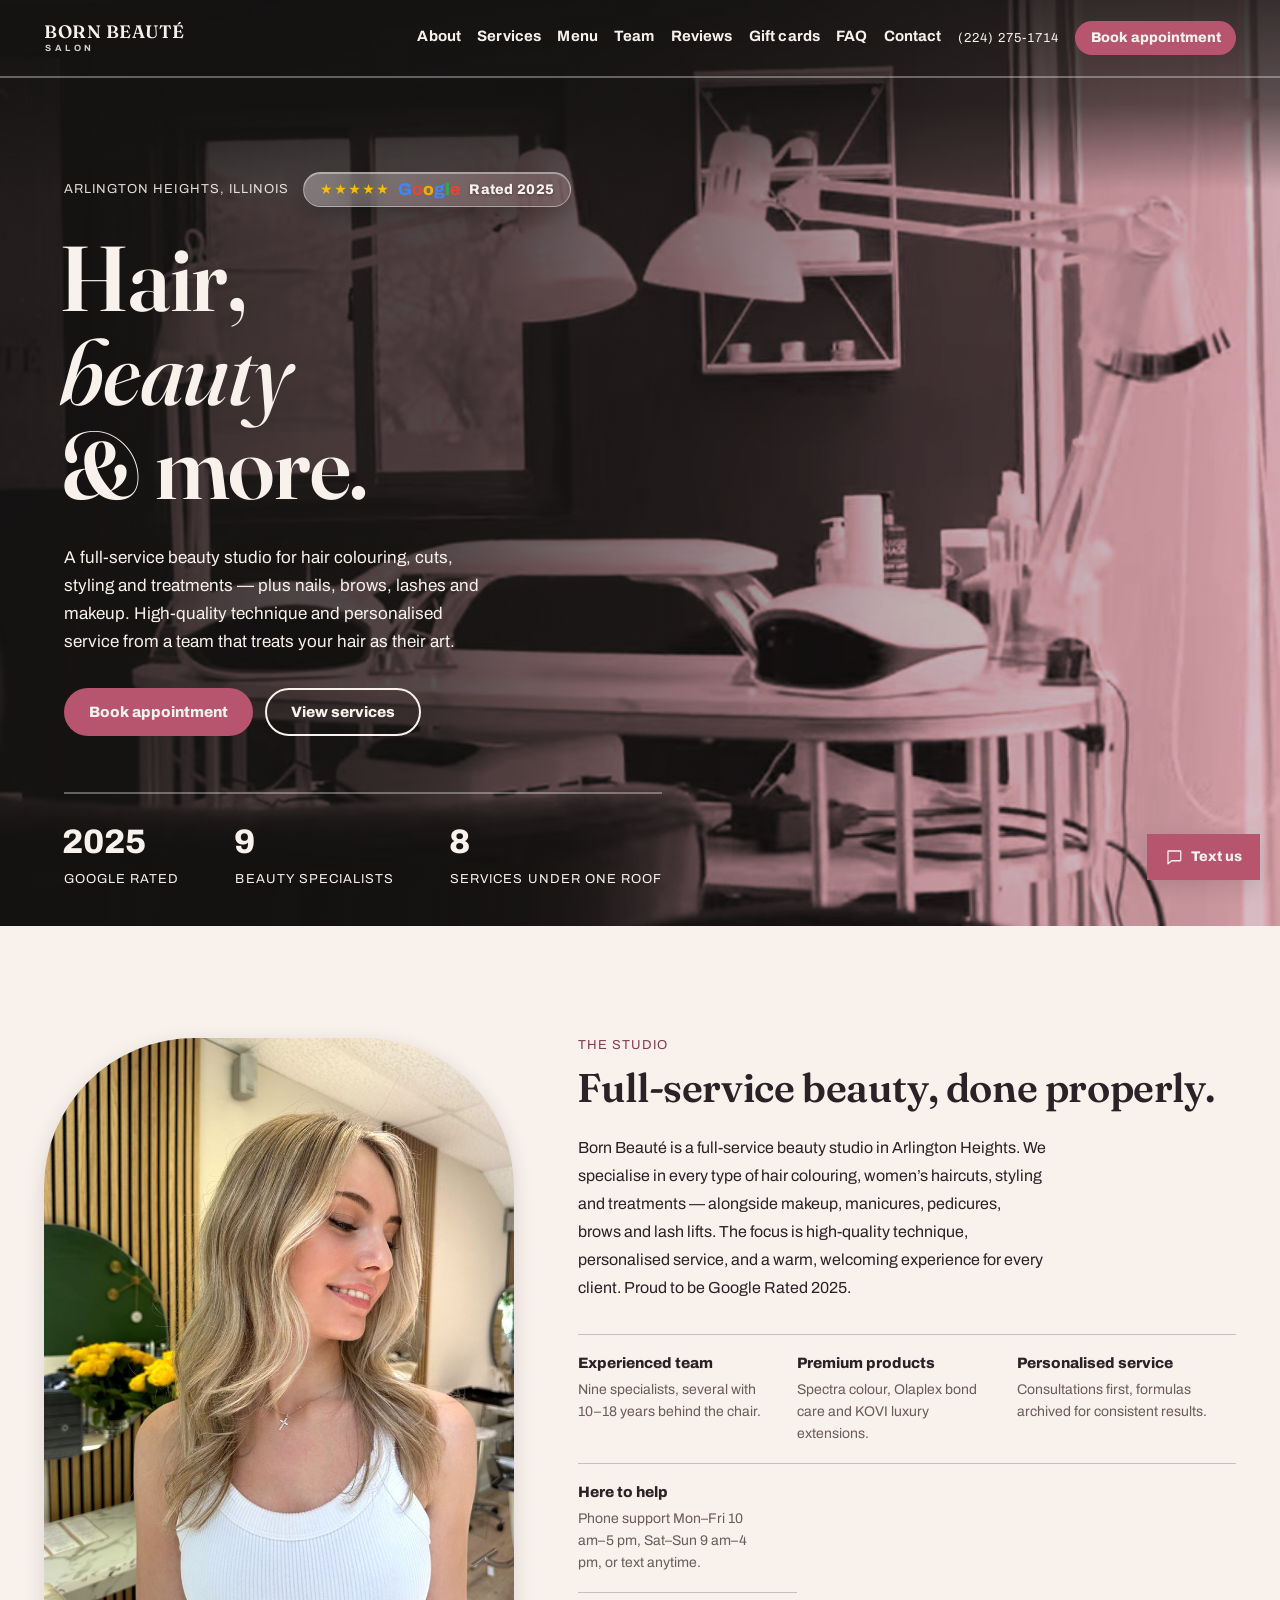
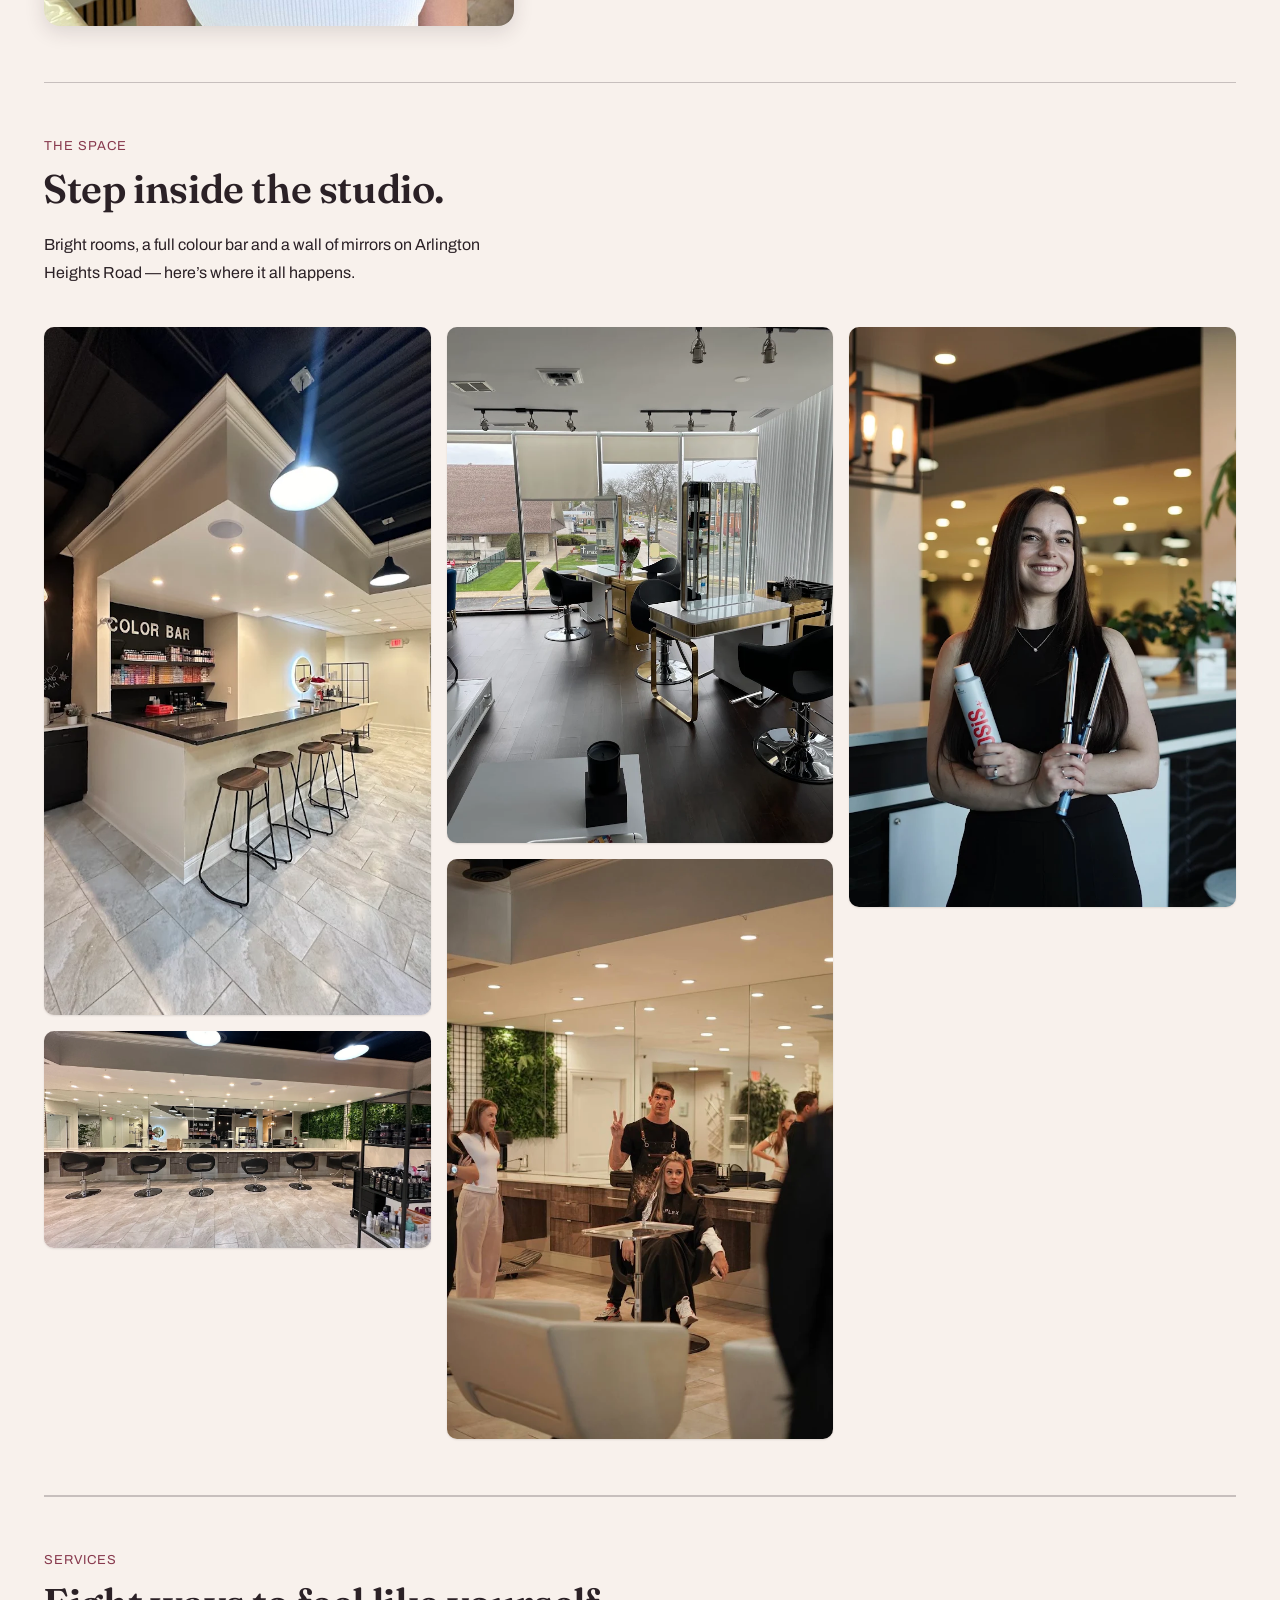
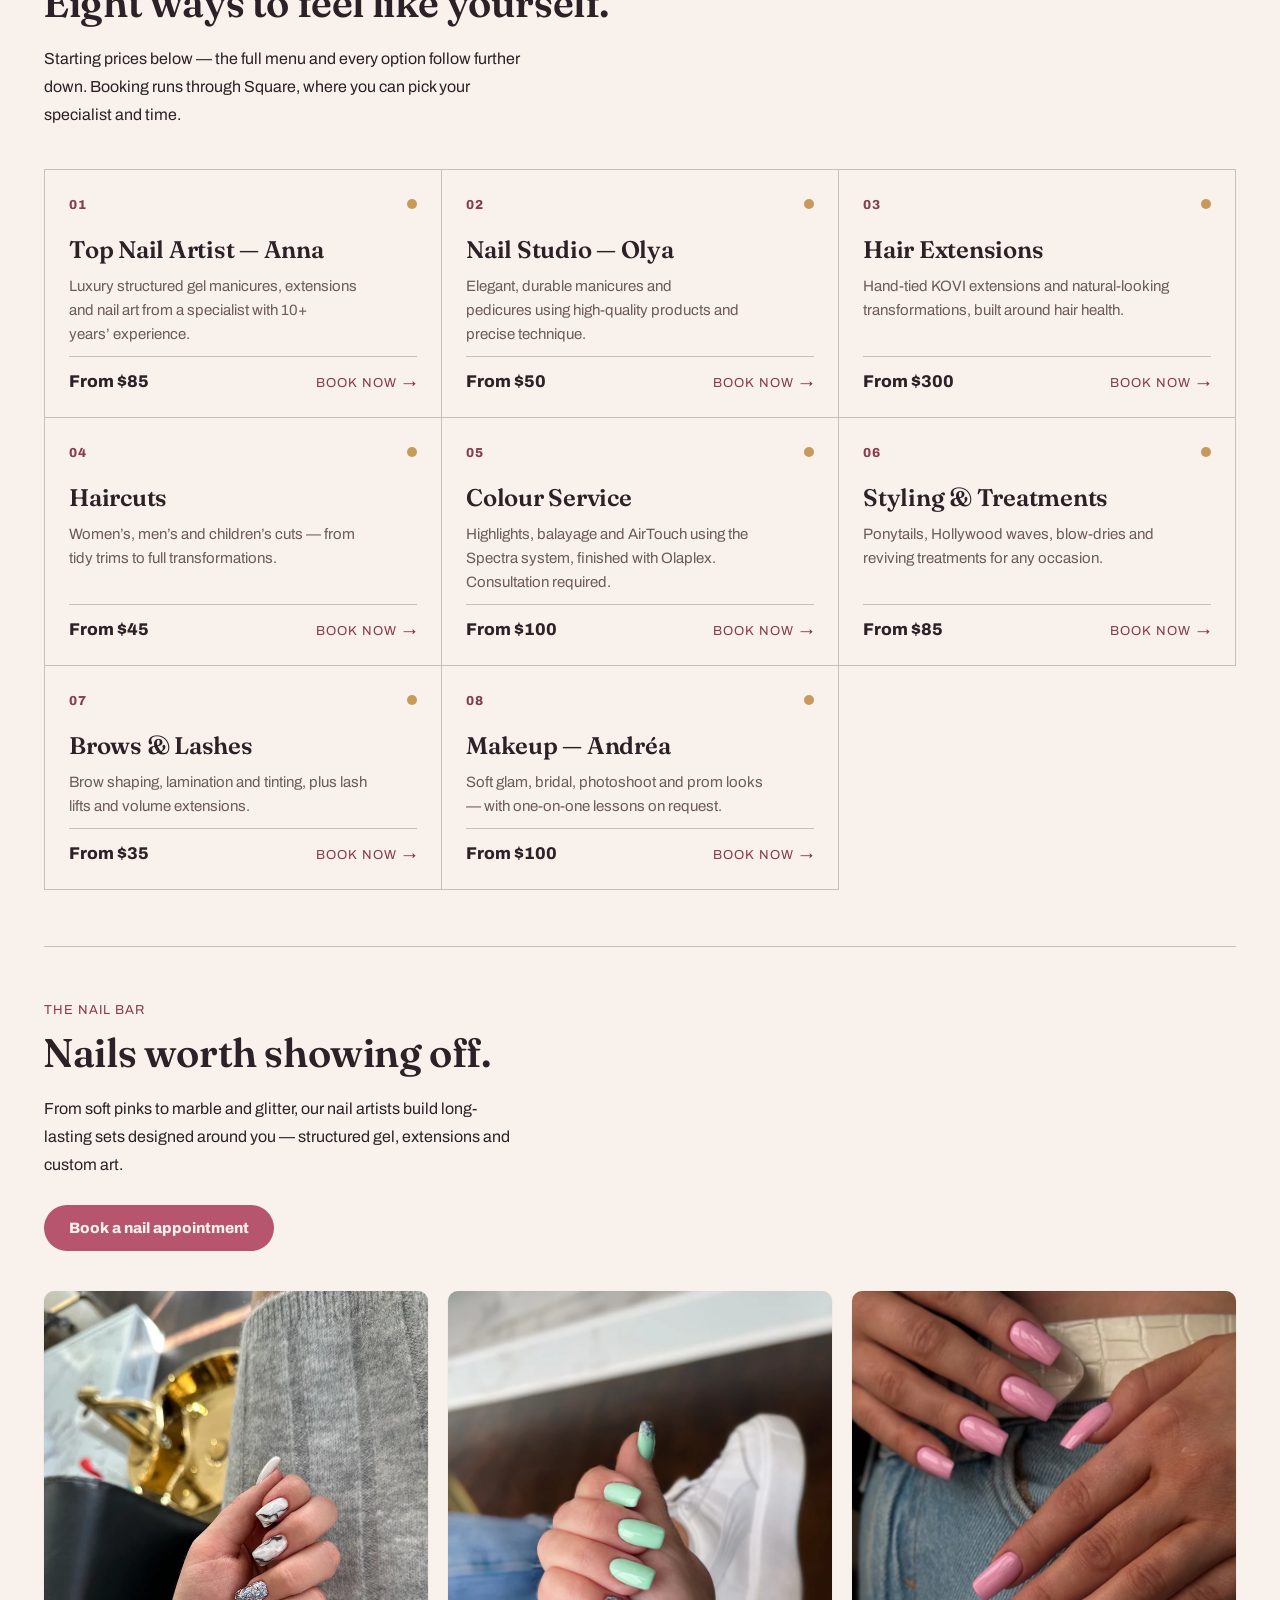
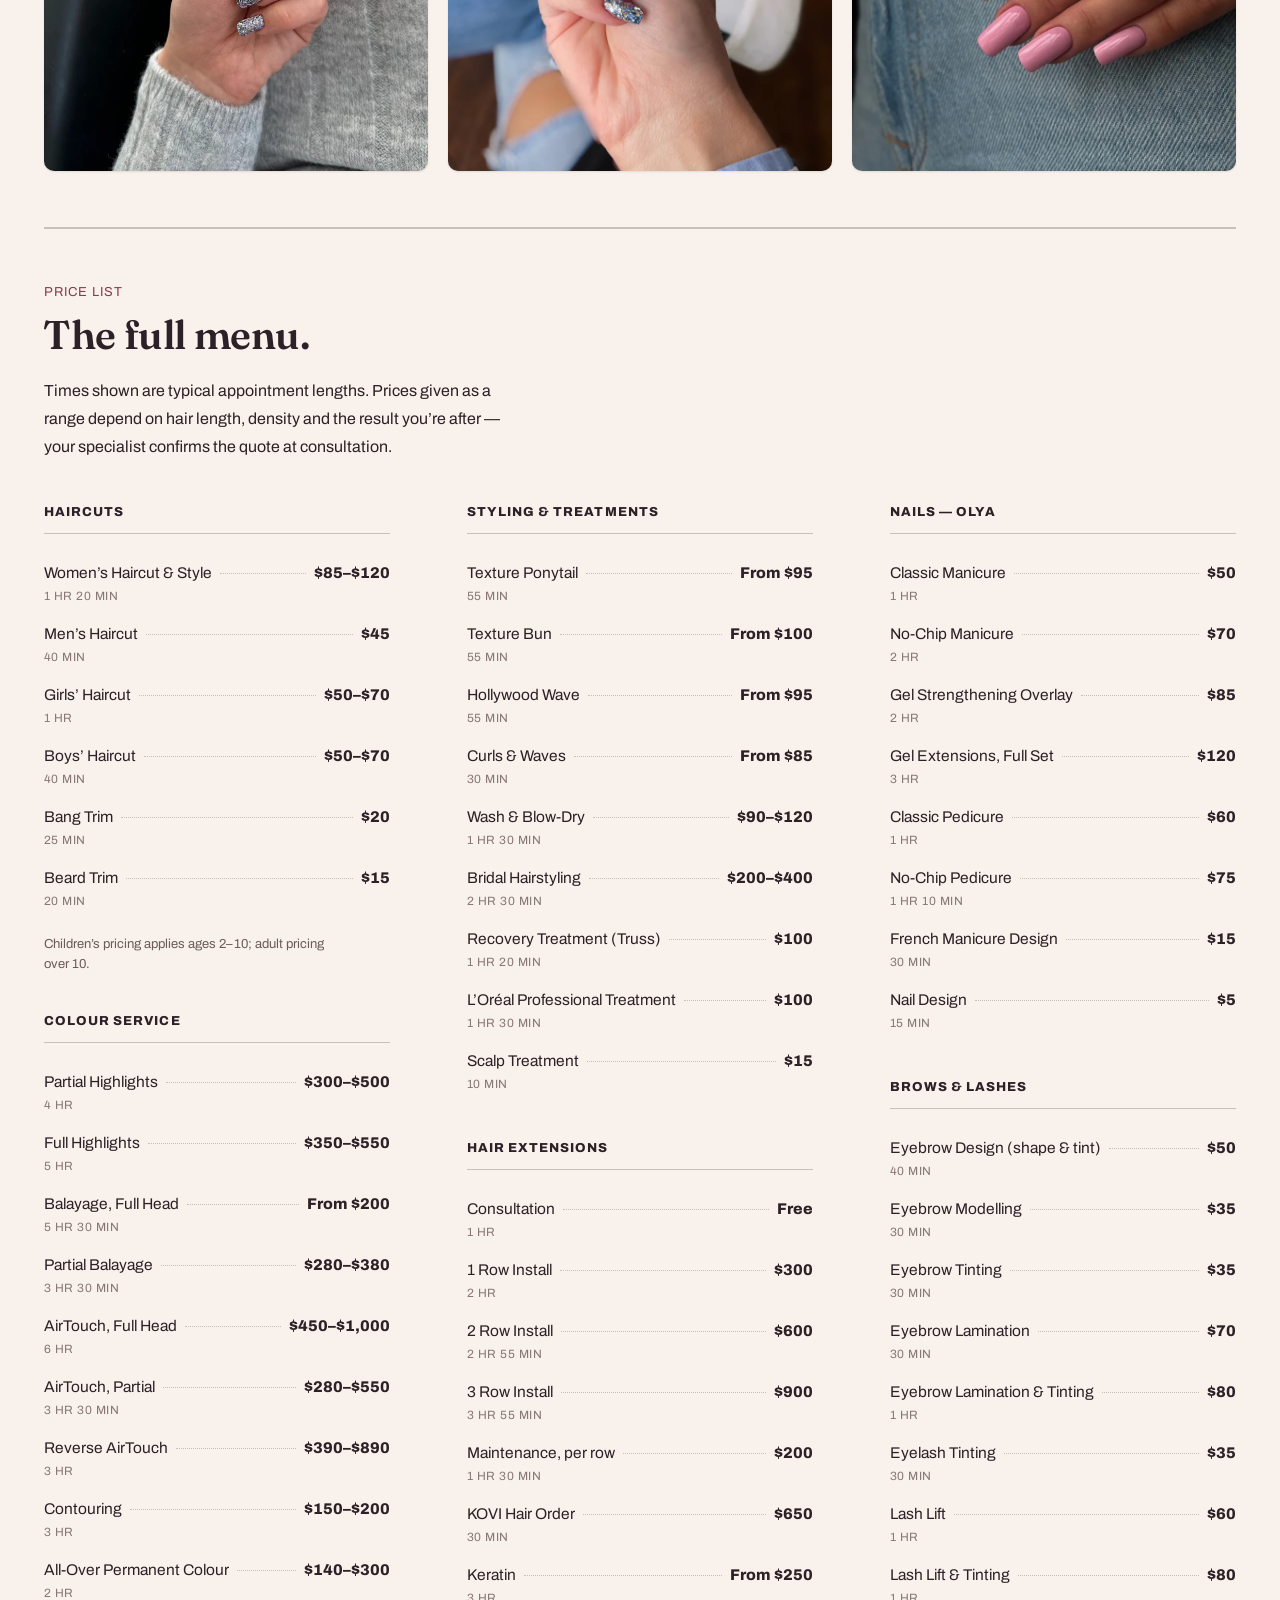
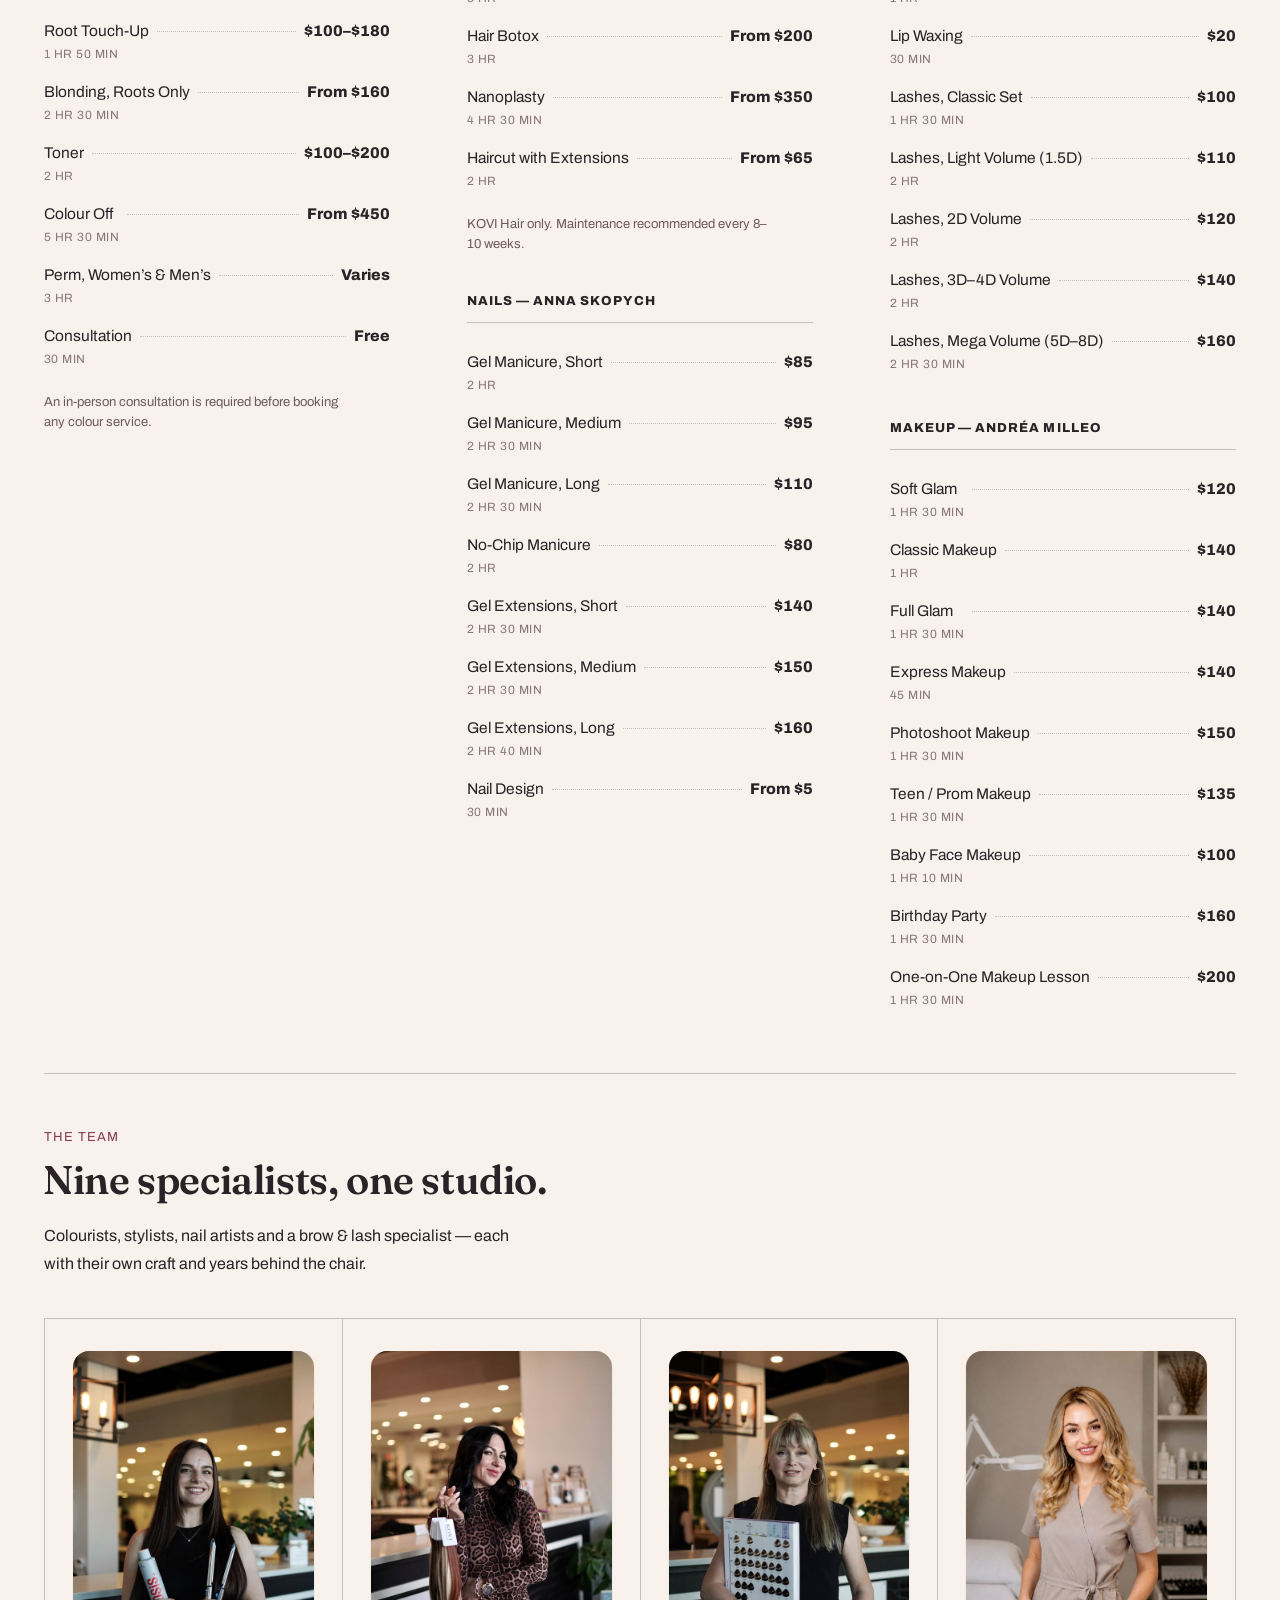
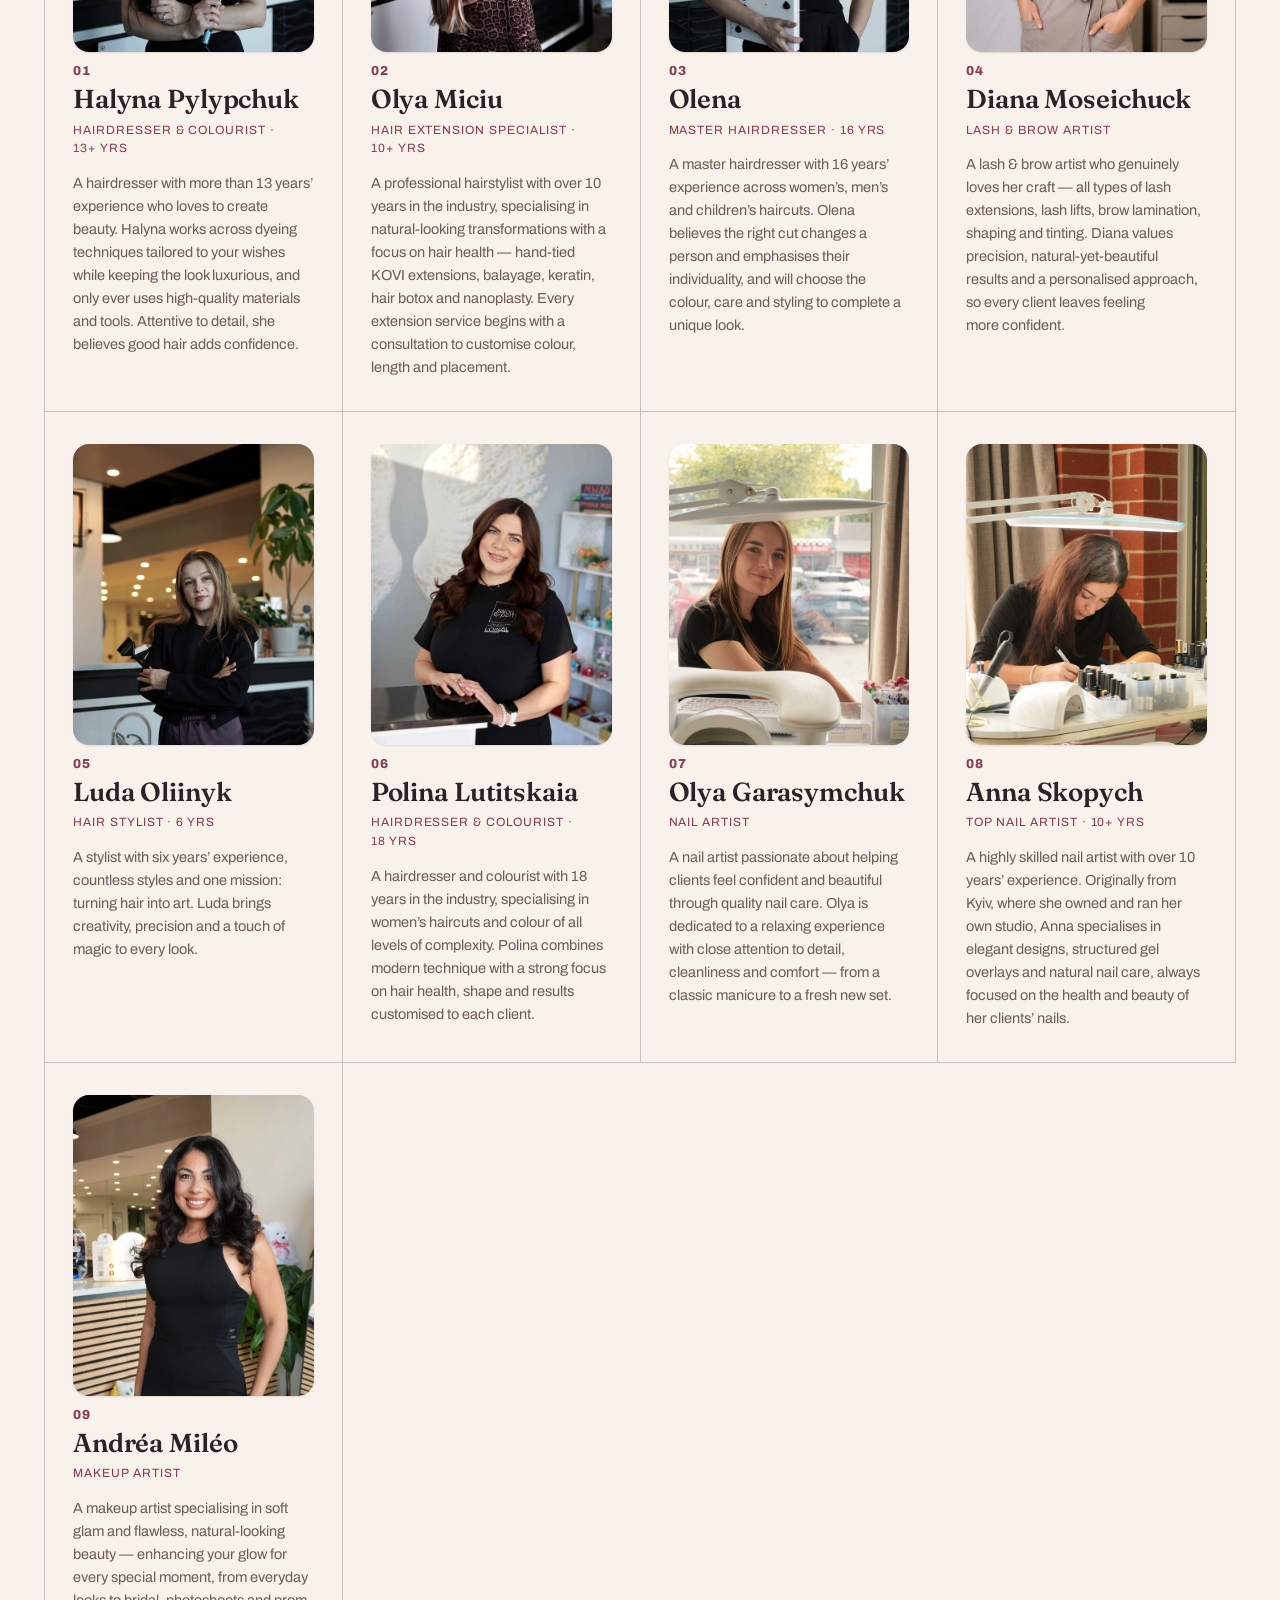
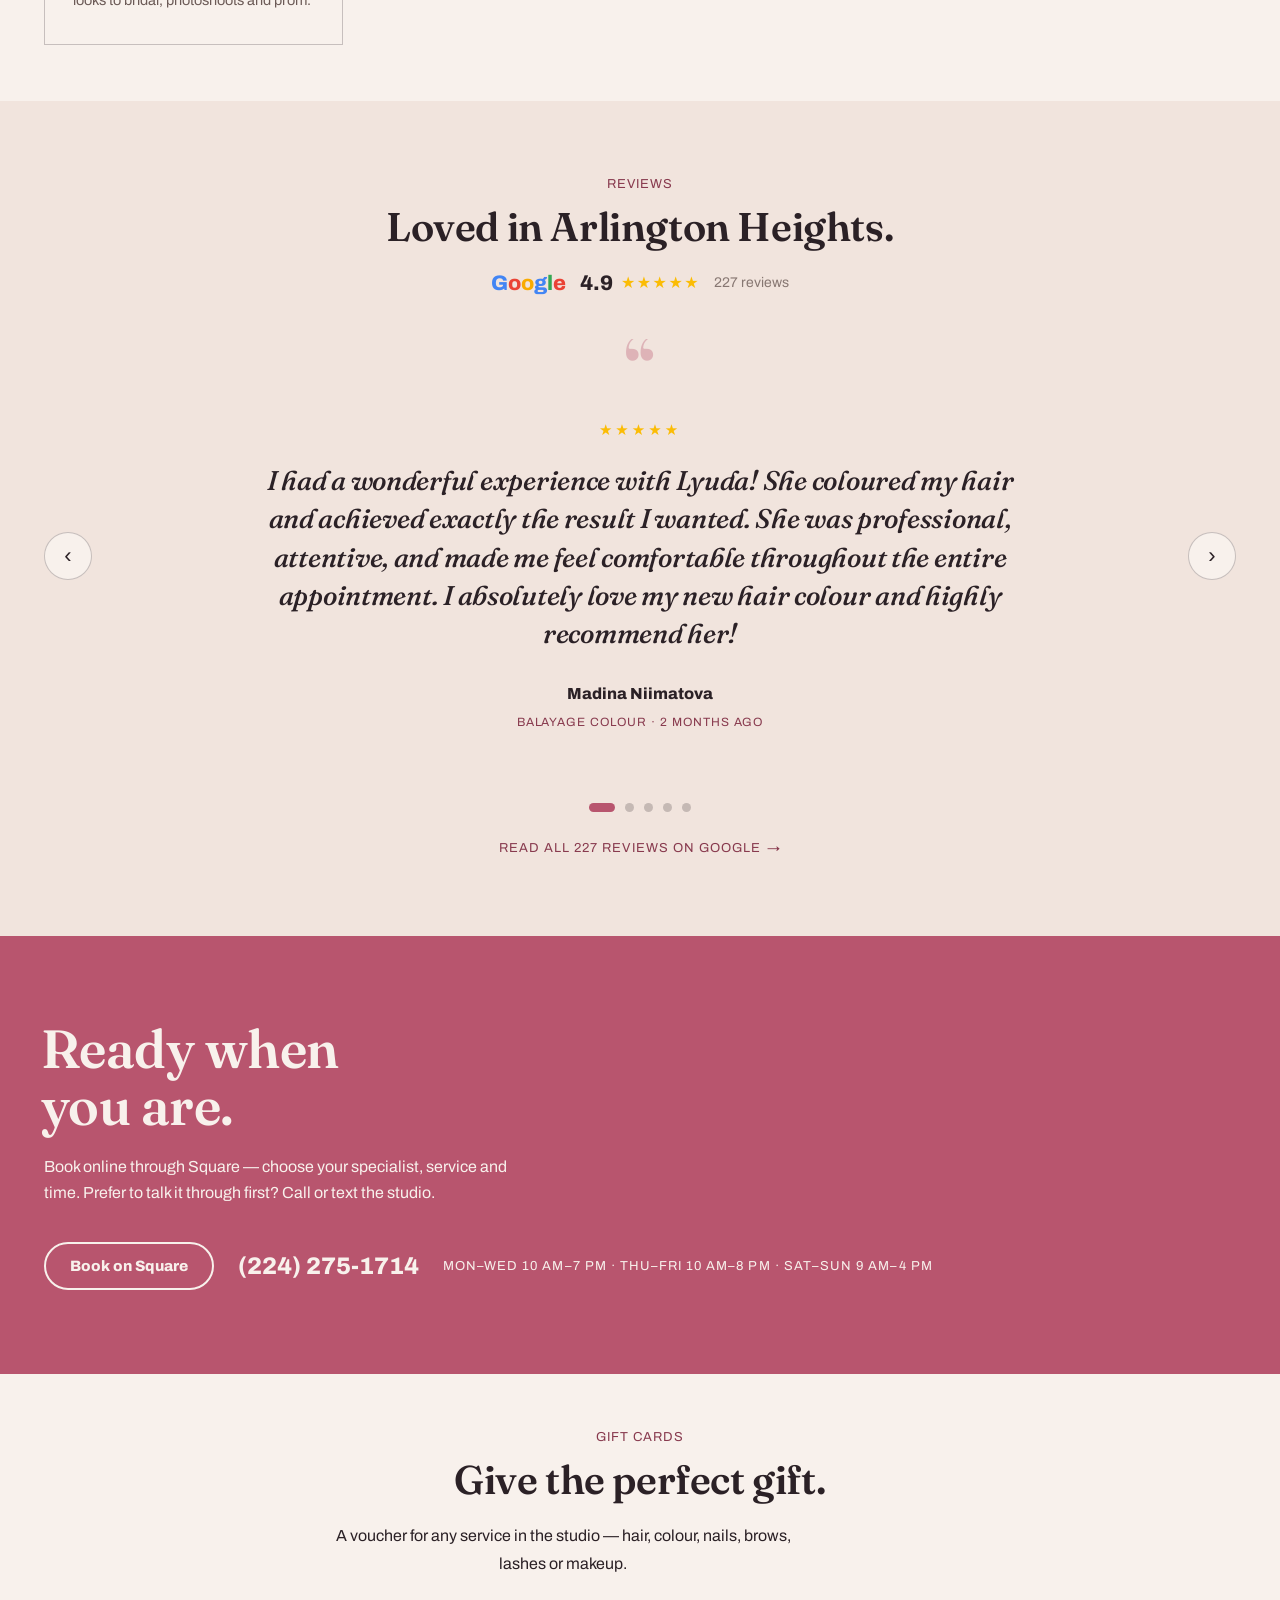
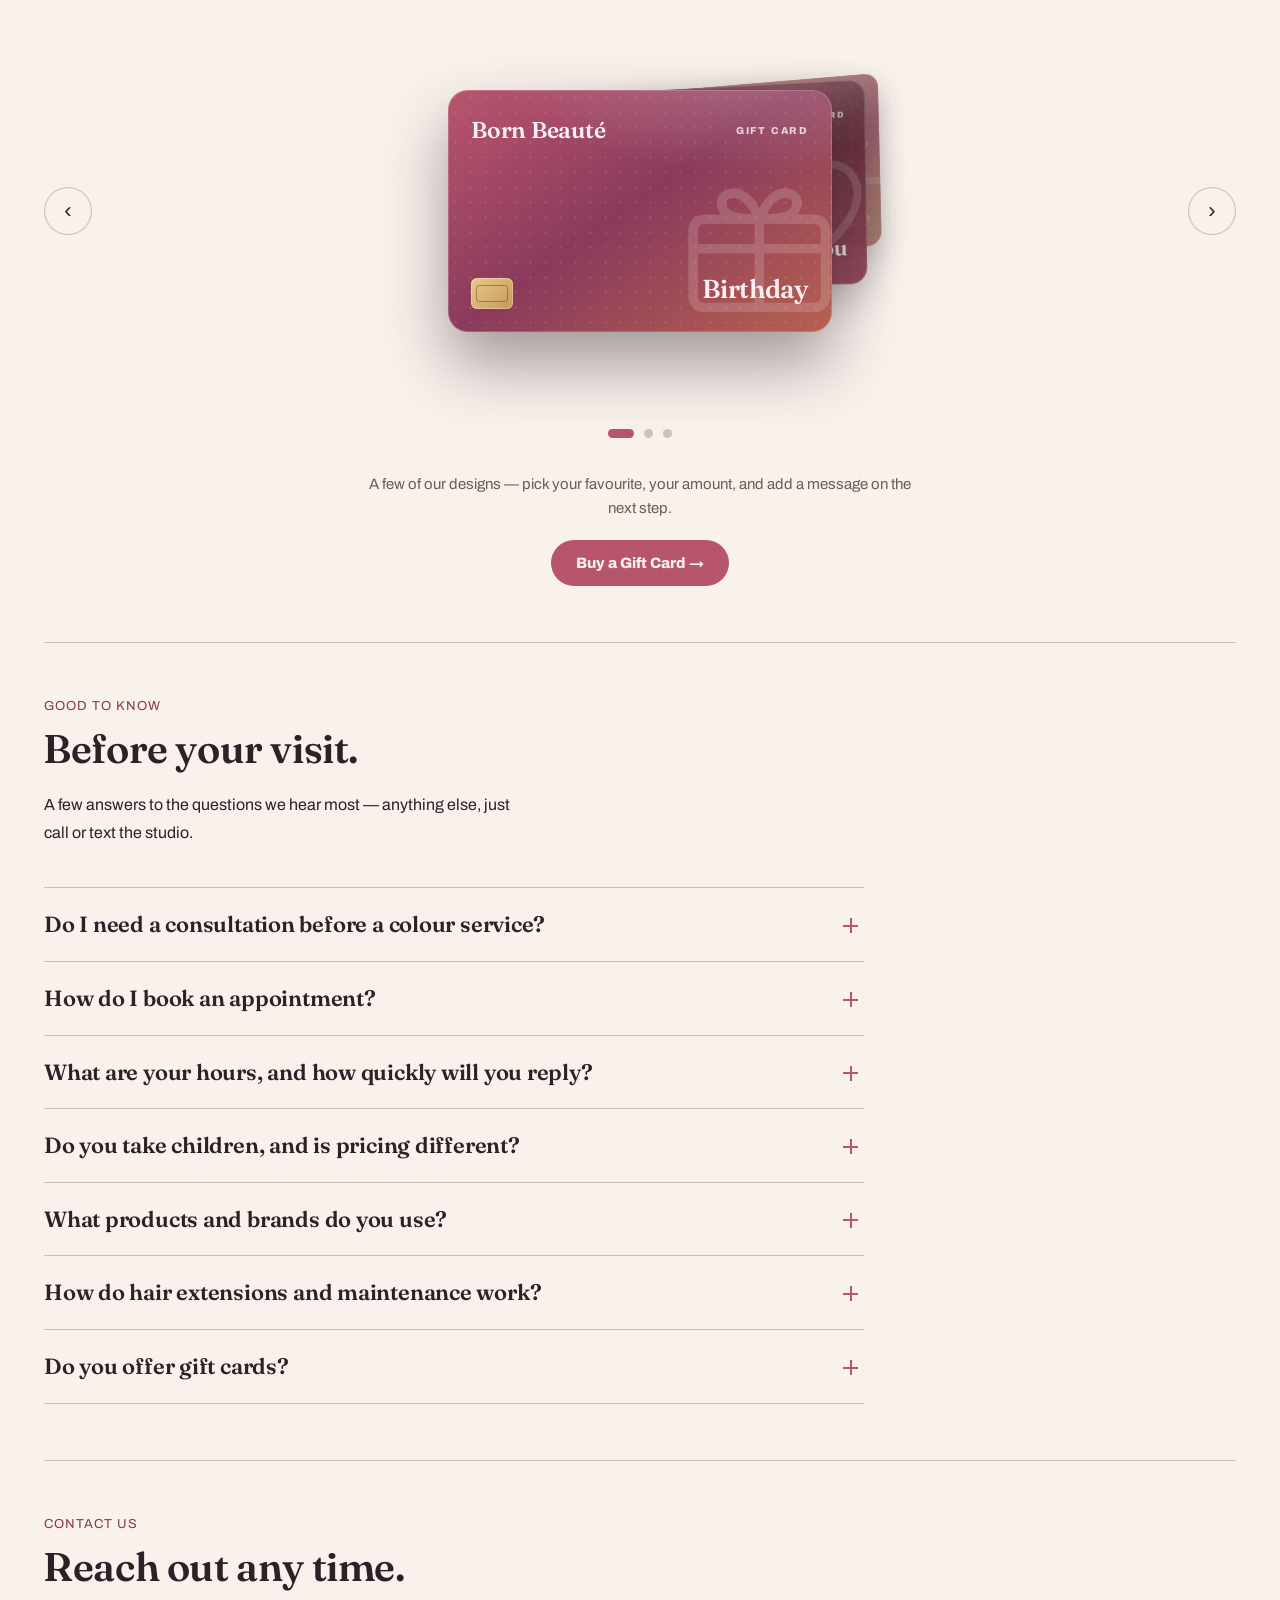
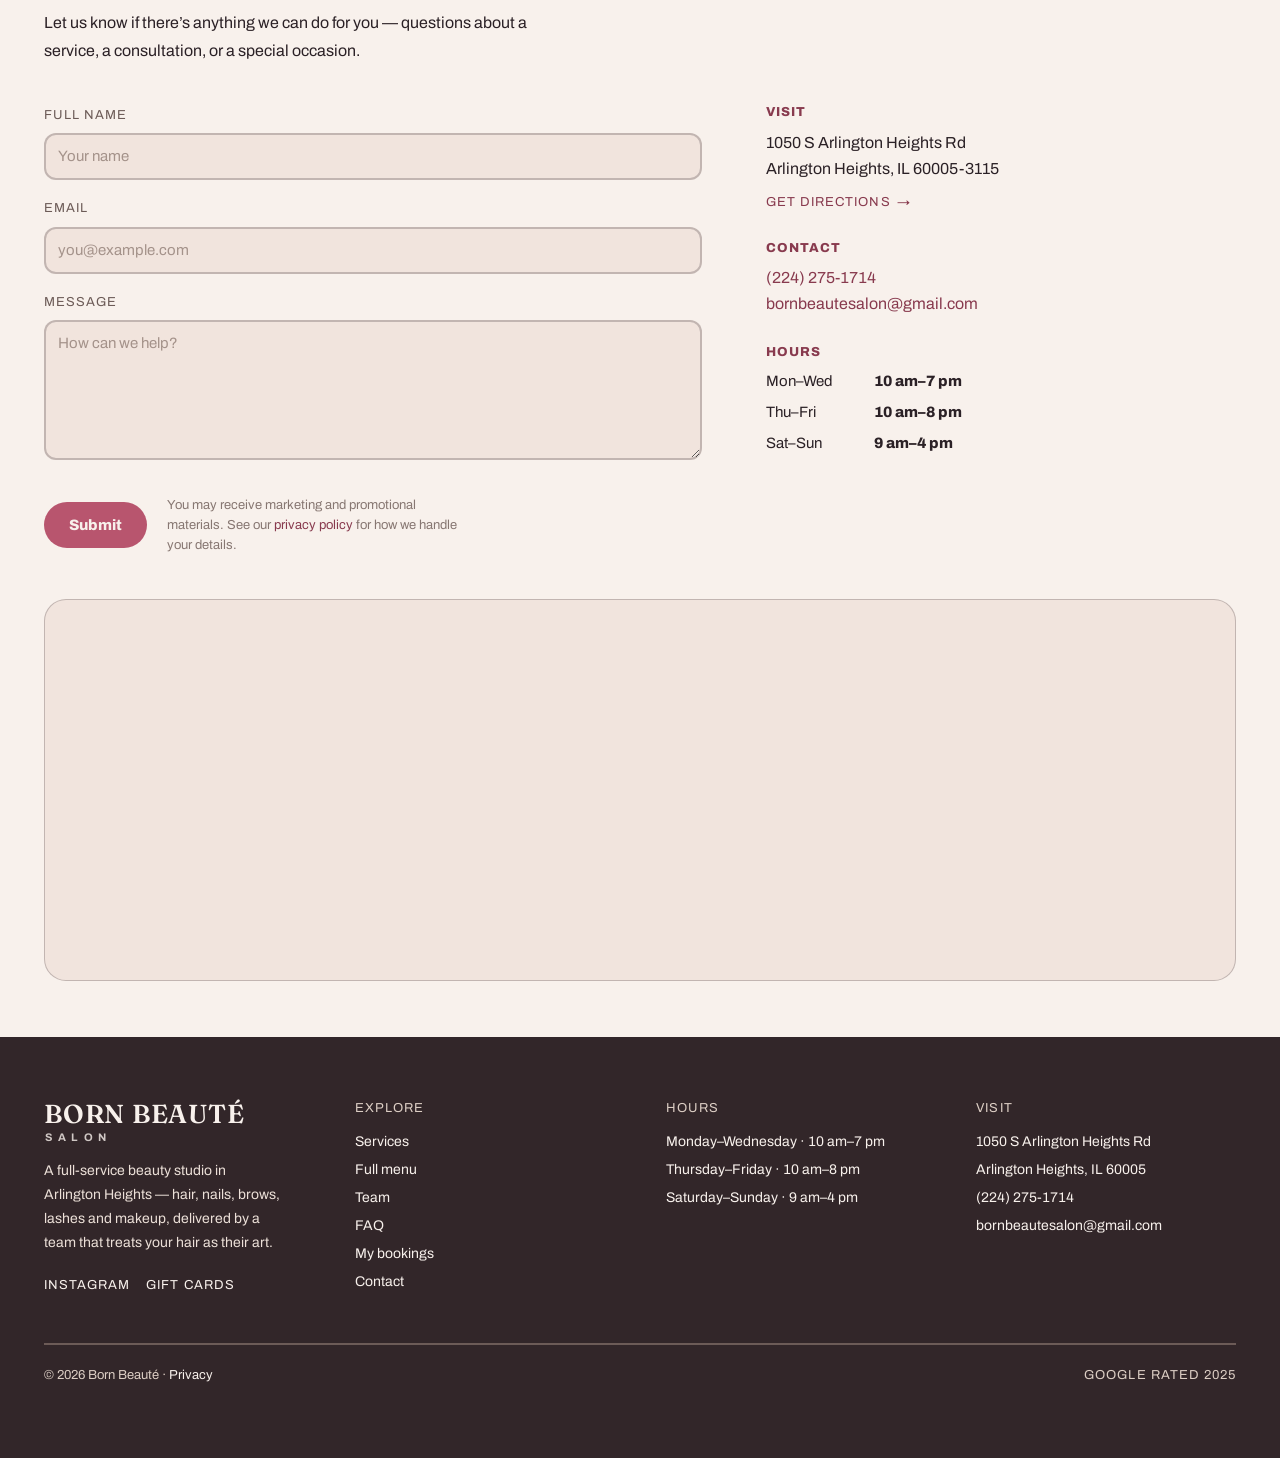
==== commit 15e8bae5: "Point canonical/OG/JSON-LD/sitemap URLs at the real Vercel deployment canonical, og:url, og:image, t" ====
--- a/index.html
+++ b/index.html
@@ -6,19 +6,19 @@
 <title>Born Beaut&eacute; &mdash; Beauty Studio in Arlington Heights, IL | Hair, Nails, Lashes &amp; Makeup</title>
 <meta name="description" content="Born Beaut&eacute; is a full-service beauty studio in Arlington Heights, IL &mdash; hair colouring, cuts, styling, extensions, nails, brows, lashes and makeup. Google Rated 2025. Book online.">
 <meta name="theme-color" content="#141312">
-<link rel="canonical" href="https://bornbeautystudio.square.site/">
+<link rel="canonical" href="https://born-beaute-website.vercel.app/">
 
 <meta property="og:type" content="website">
 <meta property="og:site_name" content="Born Beaut&eacute;">
 <meta property="og:title" content="Born Beaut&eacute; &mdash; Beauty Studio in Arlington Heights, IL">
 <meta property="og:description" content="Full-service hair, nails, brows, lashes and makeup. Personalised service from a team that treats your hair as their art. Google Rated 2025.">
-<meta property="og:url" content="https://bornbeautystudio.square.site/">
-<meta property="og:image" content="https://bornbeautystudio.square.site/assets/img/og.jpg">
+<meta property="og:url" content="https://born-beaute-website.vercel.app/">
+<meta property="og:image" content="https://born-beaute-website.vercel.app/assets/img/og.jpg">
 <meta property="og:image:width" content="1200">
 <meta property="og:image:height" content="630">
 <meta property="og:image:alt" content="Born Beaut&eacute; &mdash; hair, colour, nails and beauty in Arlington Heights, IL">
 <meta name="twitter:card" content="summary_large_image">
-<meta name="twitter:image" content="https://bornbeautystudio.square.site/assets/img/og.jpg">
+<meta name="twitter:image" content="https://born-beaute-website.vercel.app/assets/img/og.jpg">
 
 <link rel="icon" href="assets/img/favicon.svg" type="image/svg+xml">
 <link rel="preconnect" href="https://fonts.googleapis.com">
@@ -49,11 +49,11 @@
   "@type": "BeautySalon",
   "name": "Born Beauté",
   "description": "Full-service beauty studio in Arlington Heights, Illinois — hair colouring, women's, men's and children's haircuts, styling, treatments, hair extensions, nails, brows, lashes and makeup.",
-  "url": "https://bornbeautystudio.square.site/",
+  "url": "https://born-beaute-website.vercel.app/",
   "telephone": "+1-224-275-1714",
   "email": "bornbeautesalon@gmail.com",
   "priceRange": "$$",
-  "image": "https://bornbeautystudio.square.site/assets/img/og.jpg",
+  "image": "https://born-beaute-website.vercel.app/assets/img/og.jpg",
   "sameAs": ["https://www.instagram.com/bornbeautechicago_salon"],
   "aggregateRating": { "@type": "AggregateRating", "ratingValue": "4.9", "reviewCount": "227" },
   "address": {
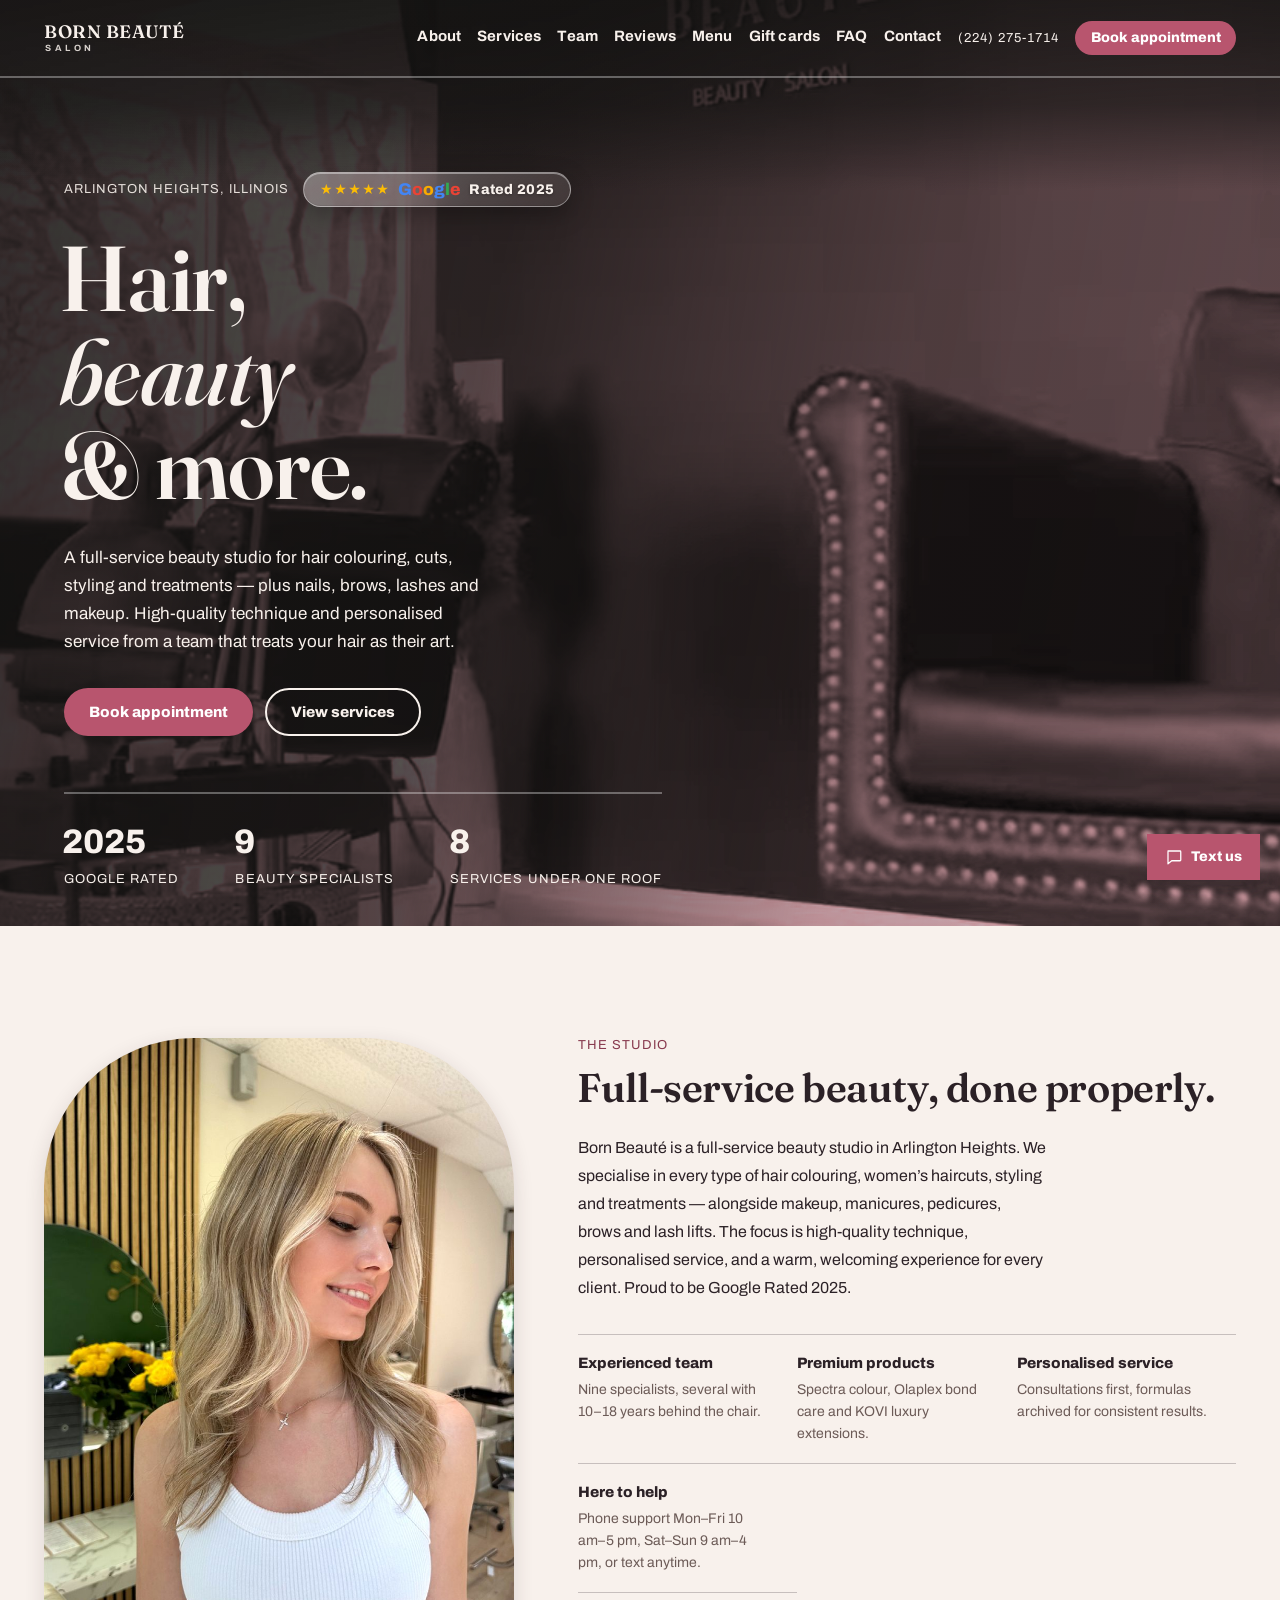
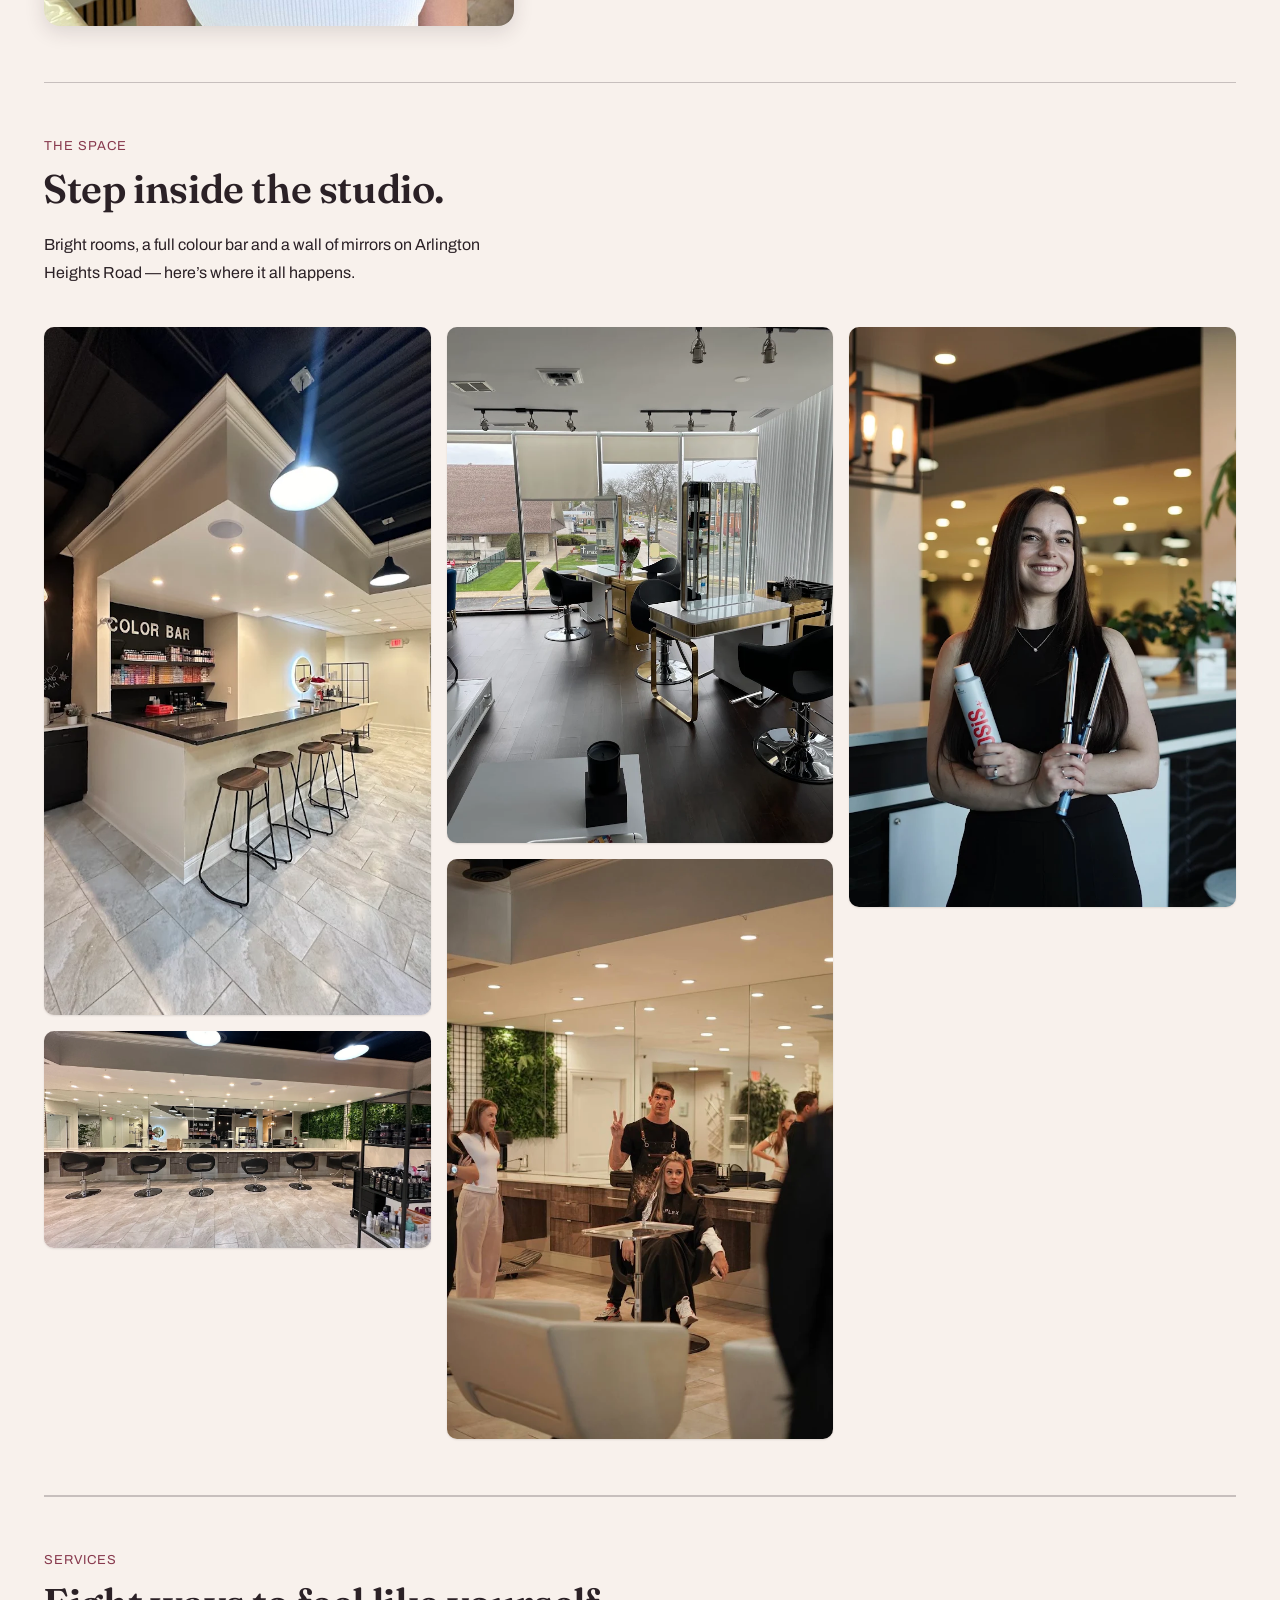
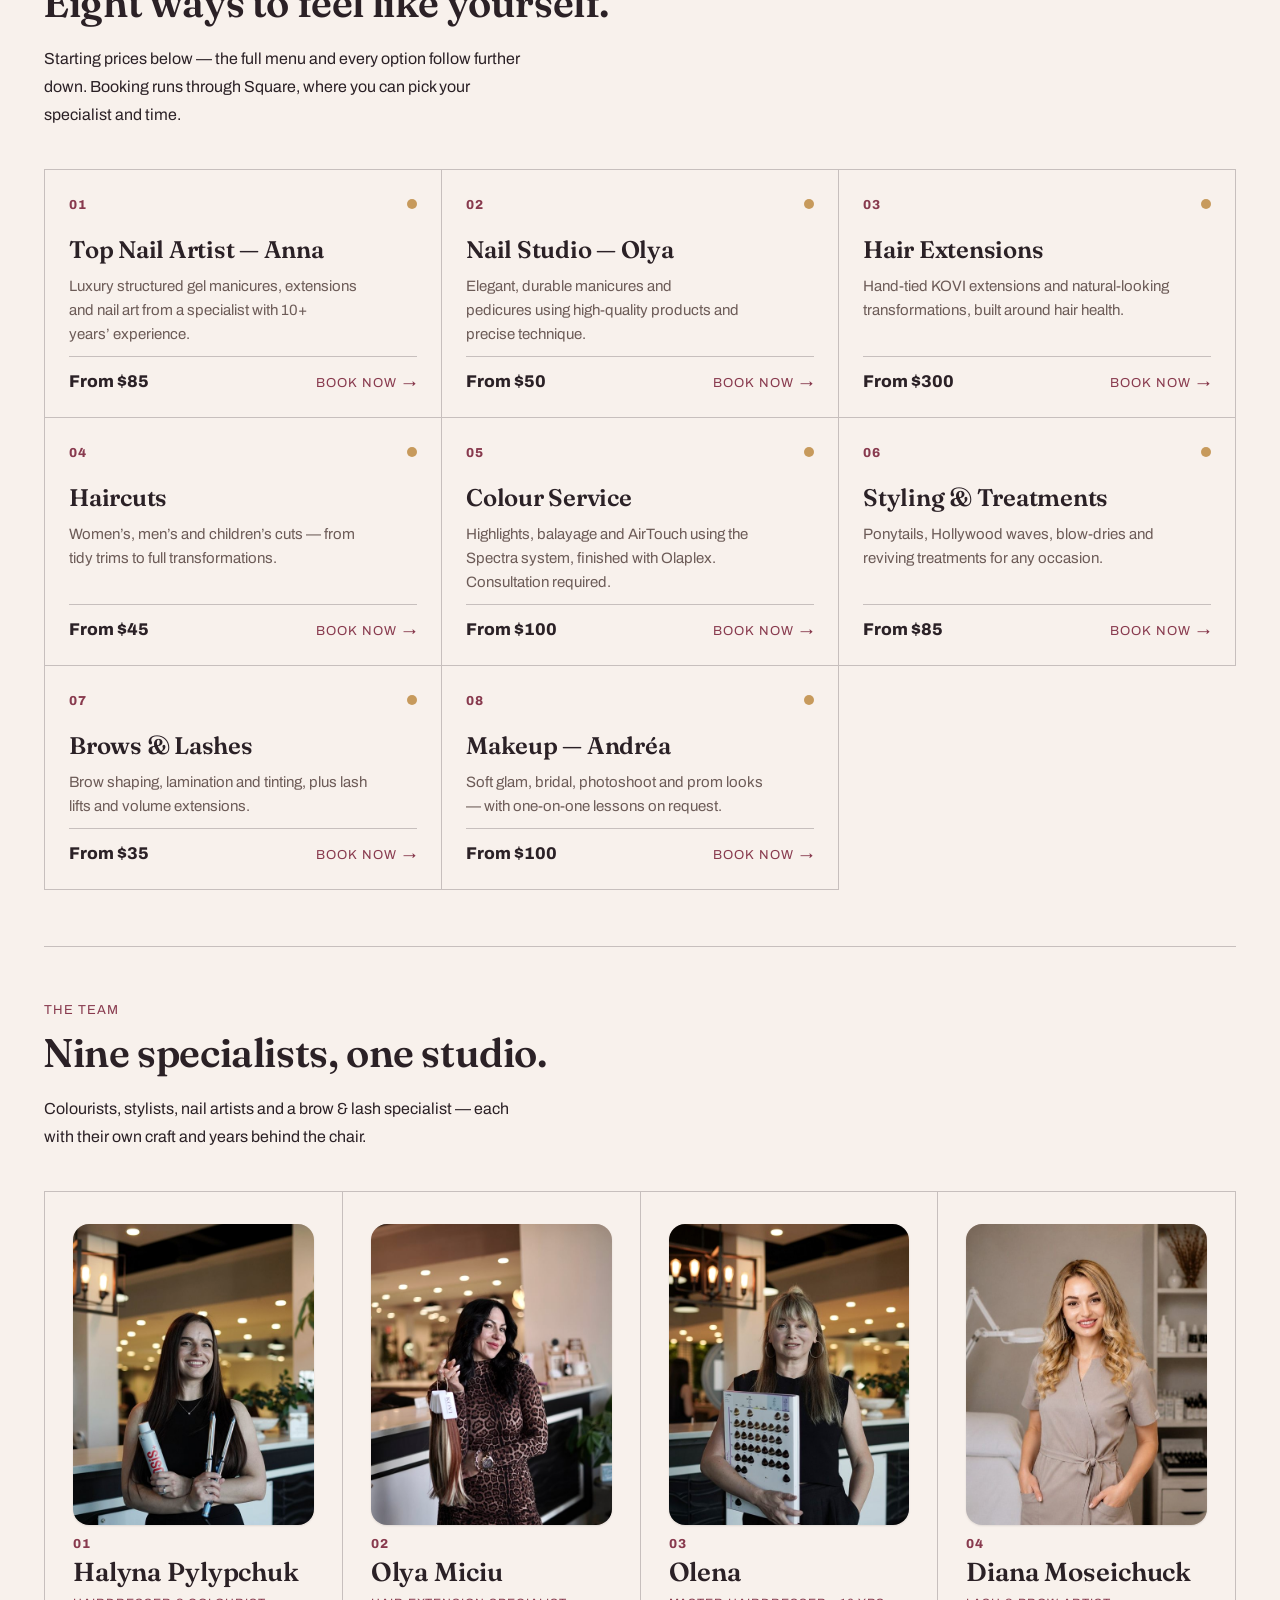
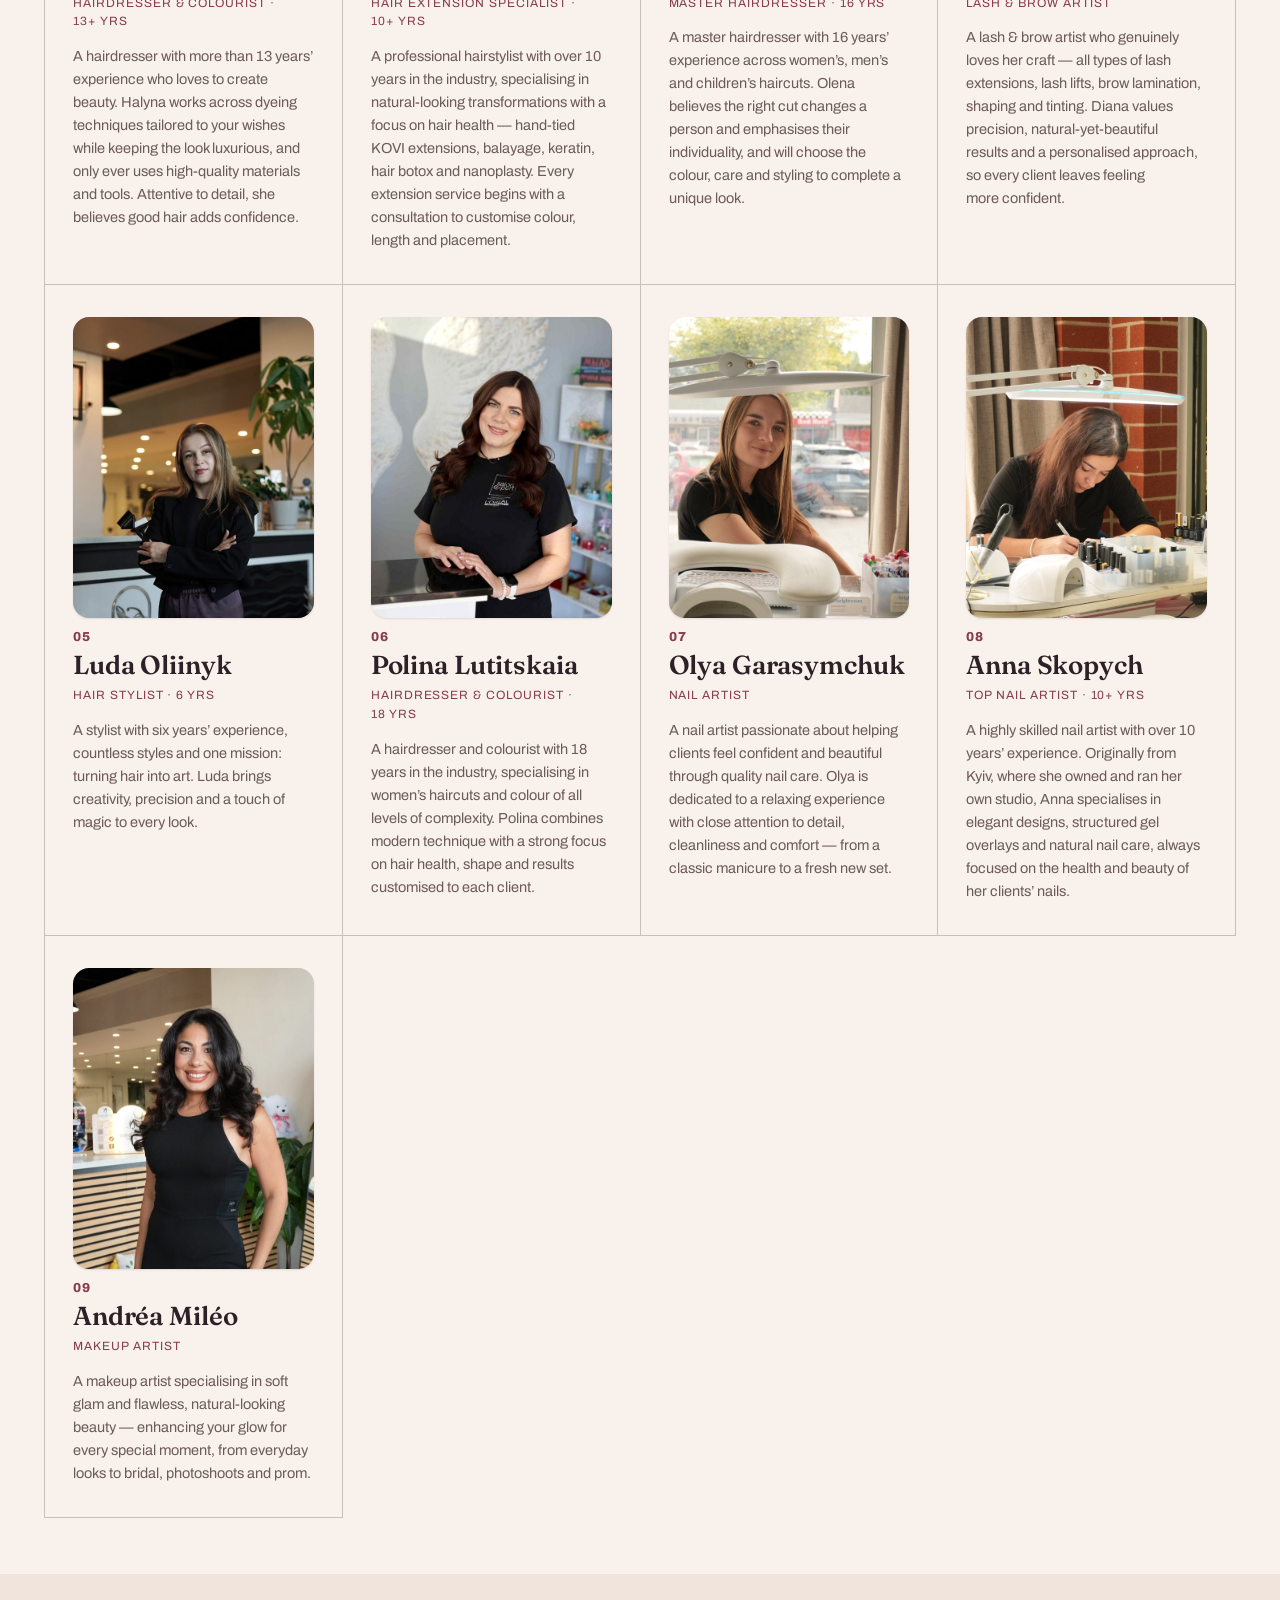
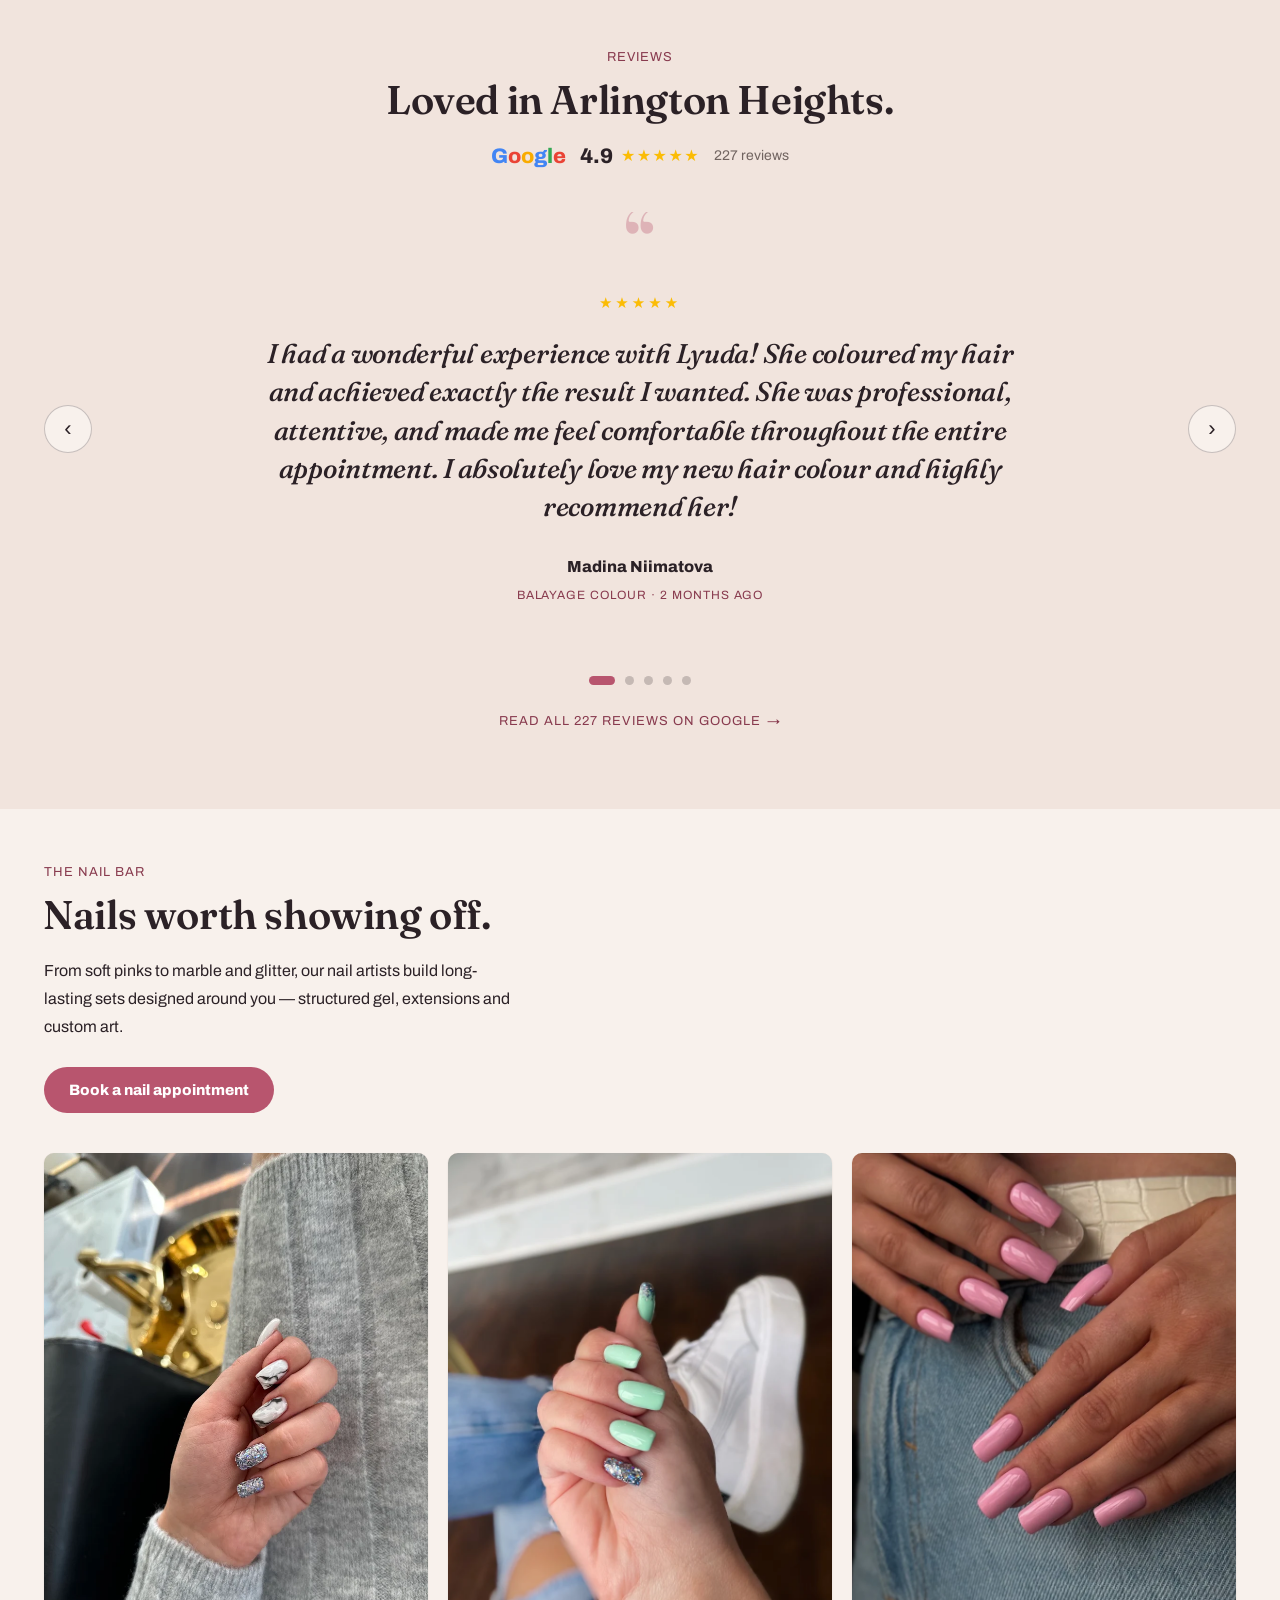
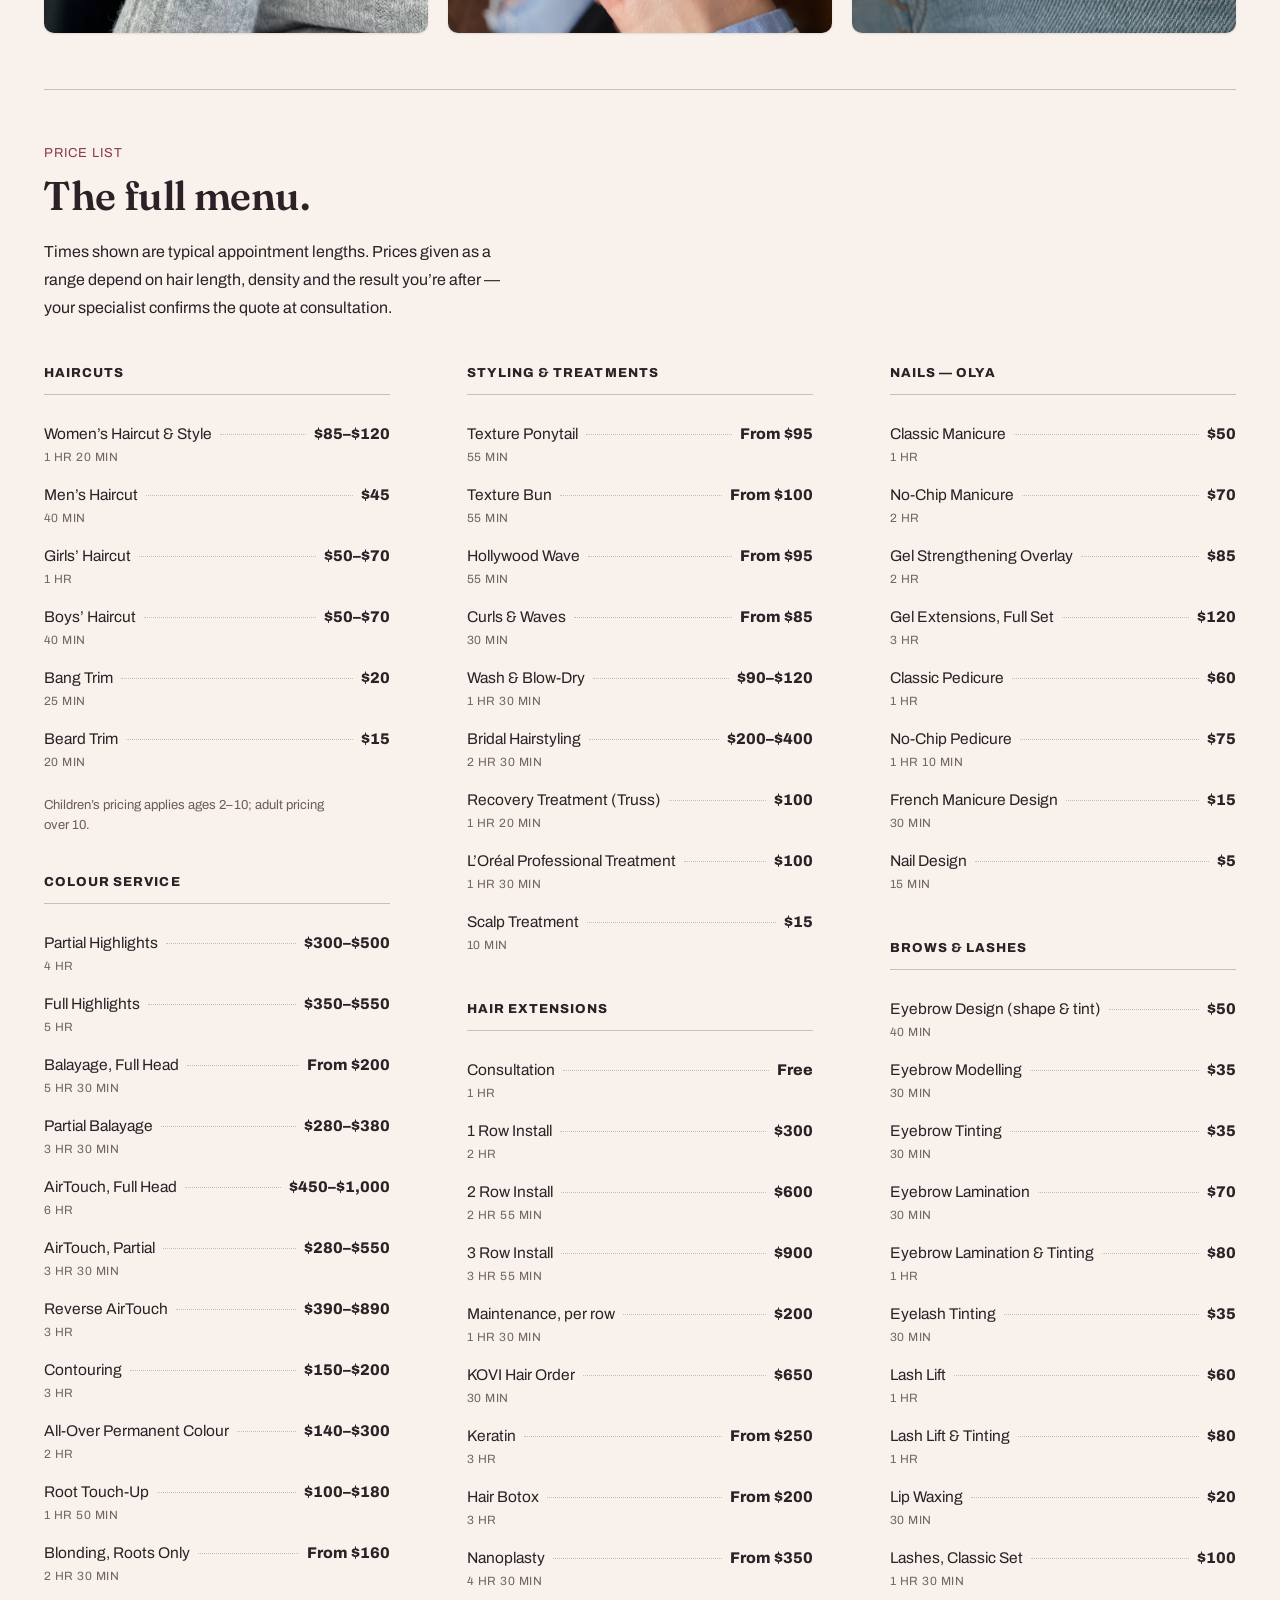
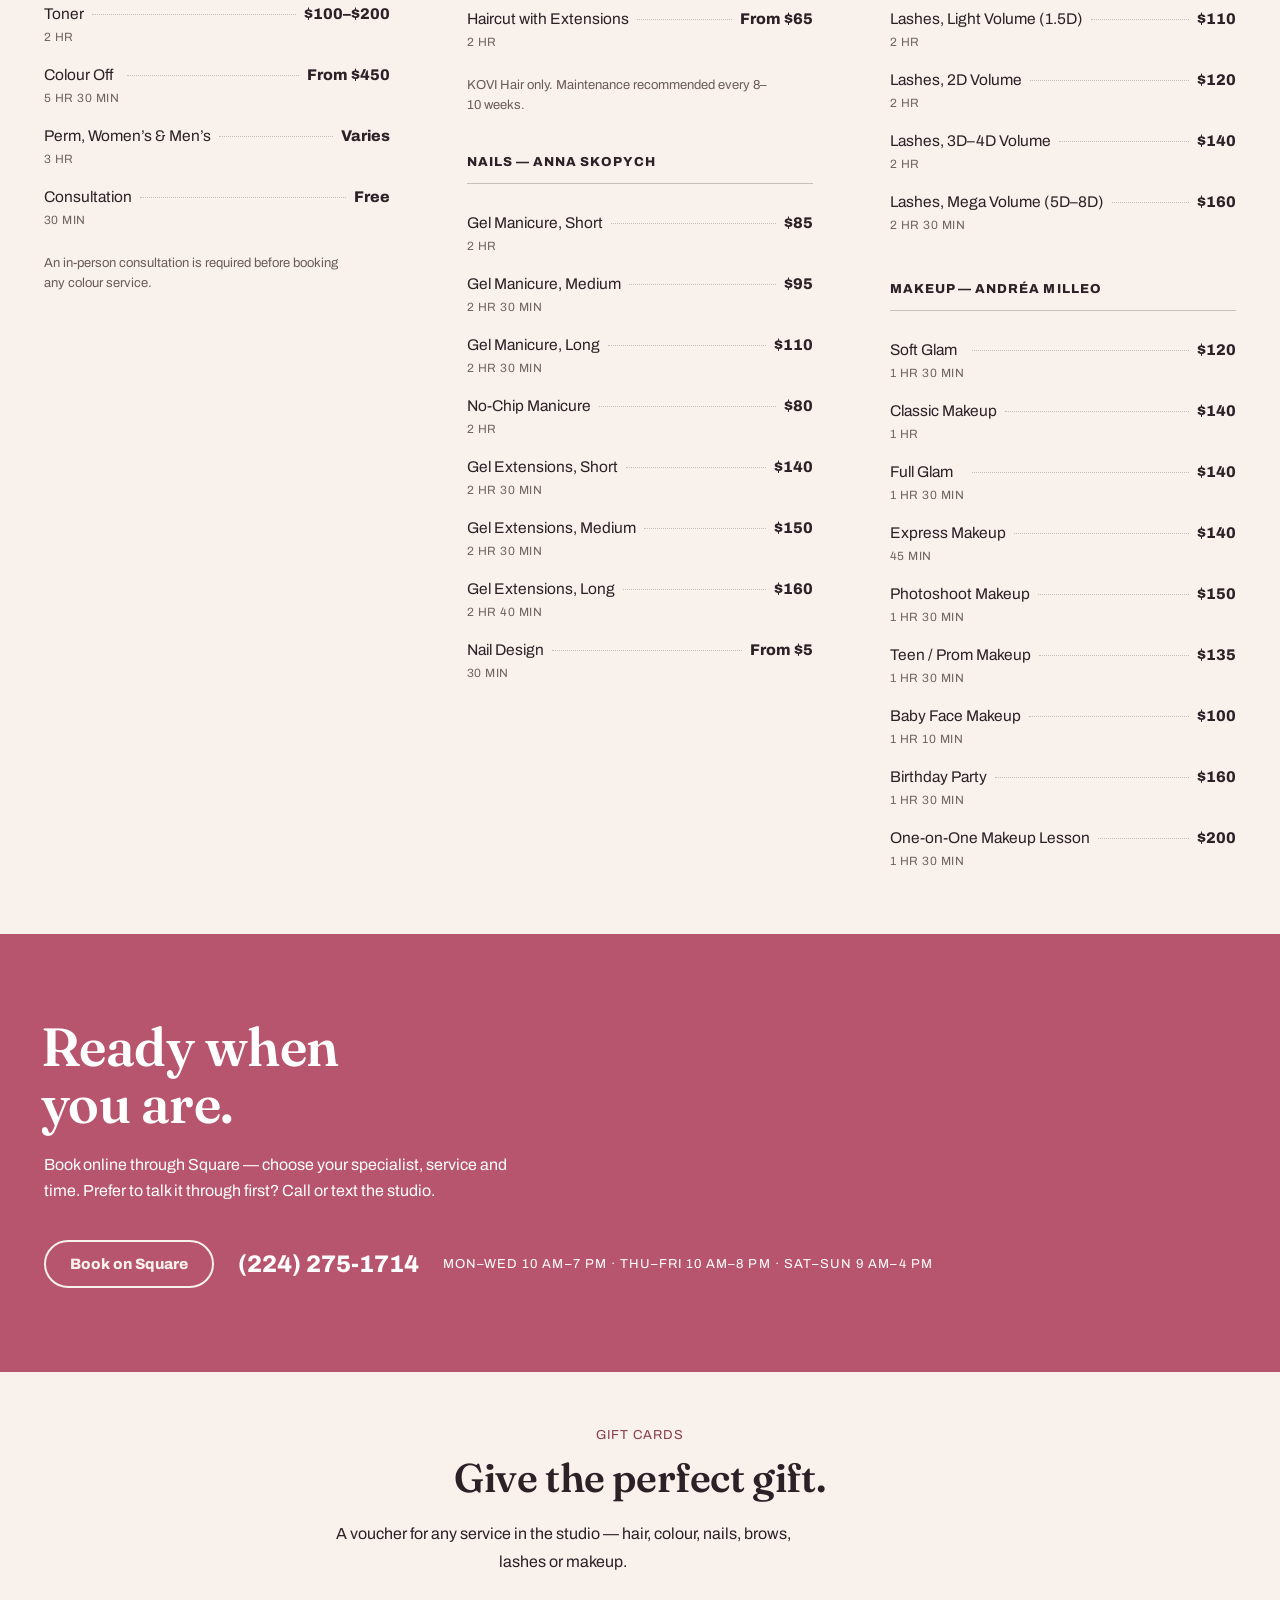
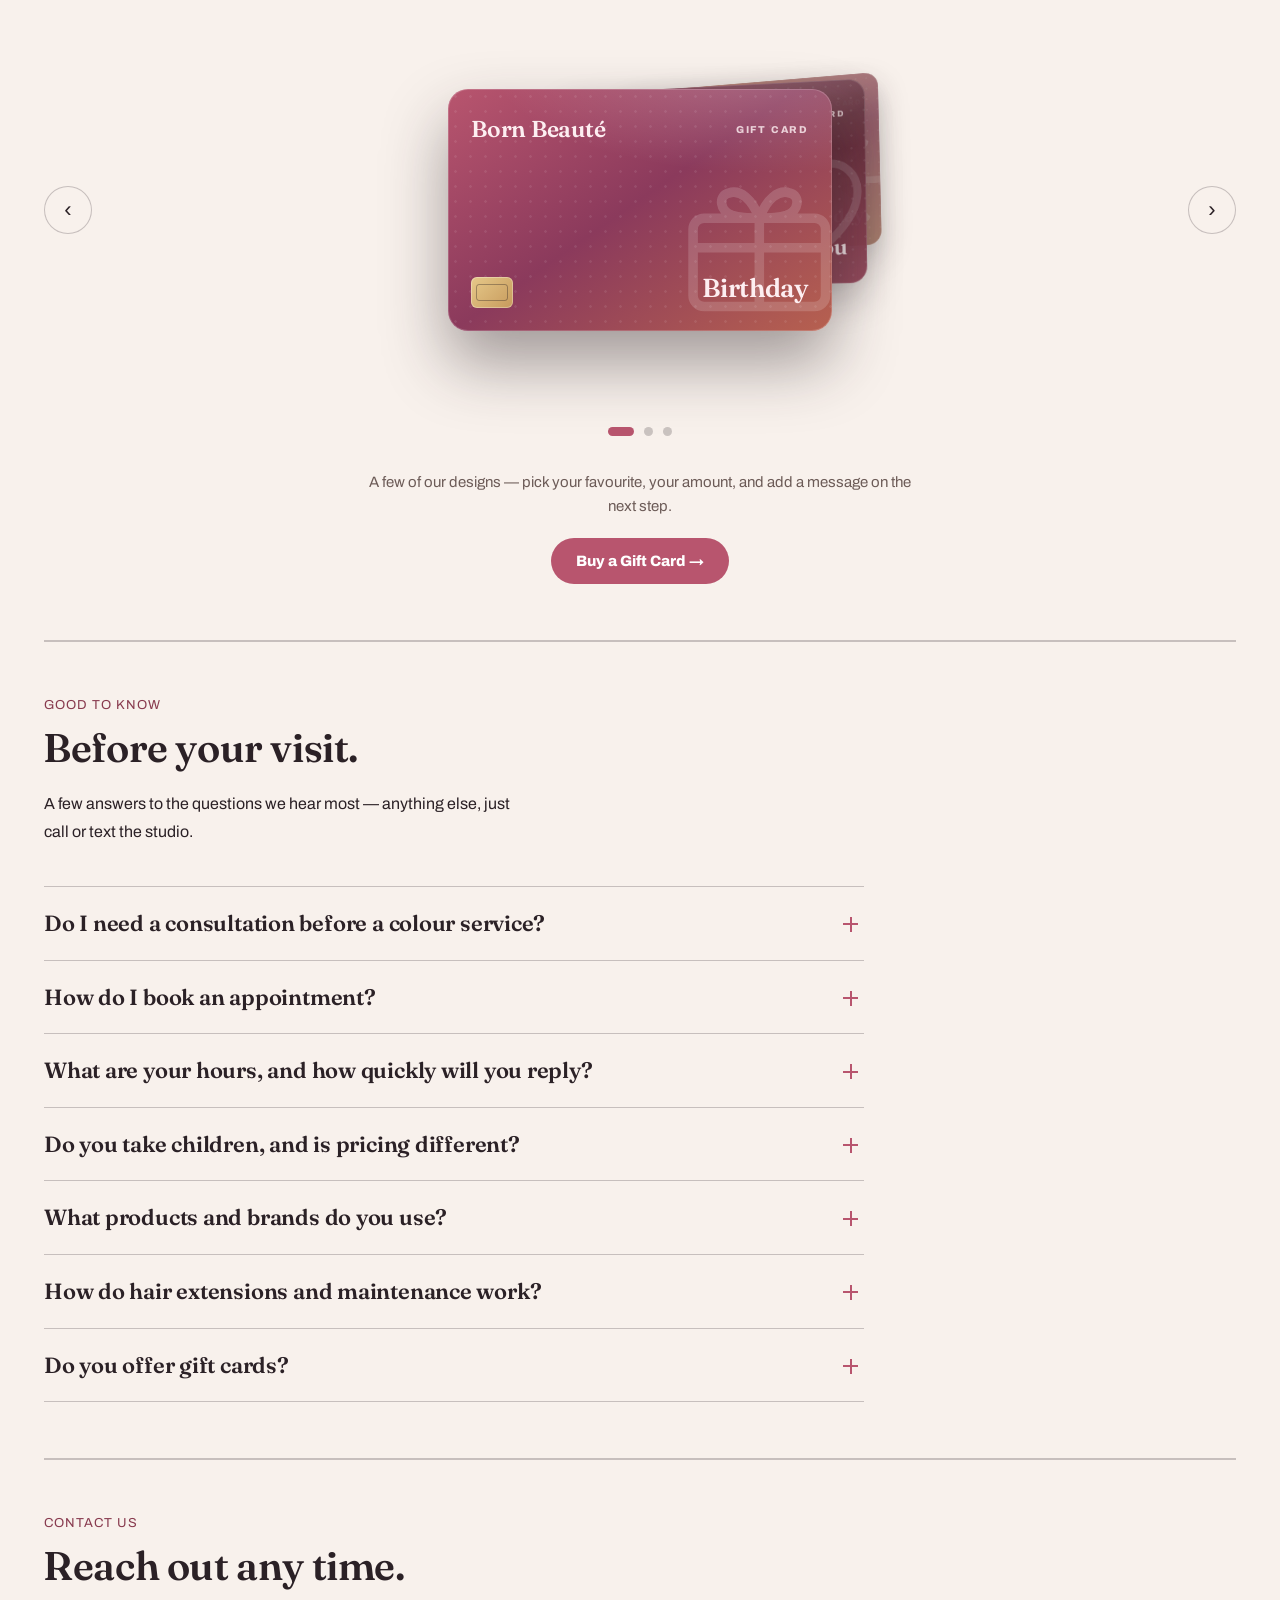
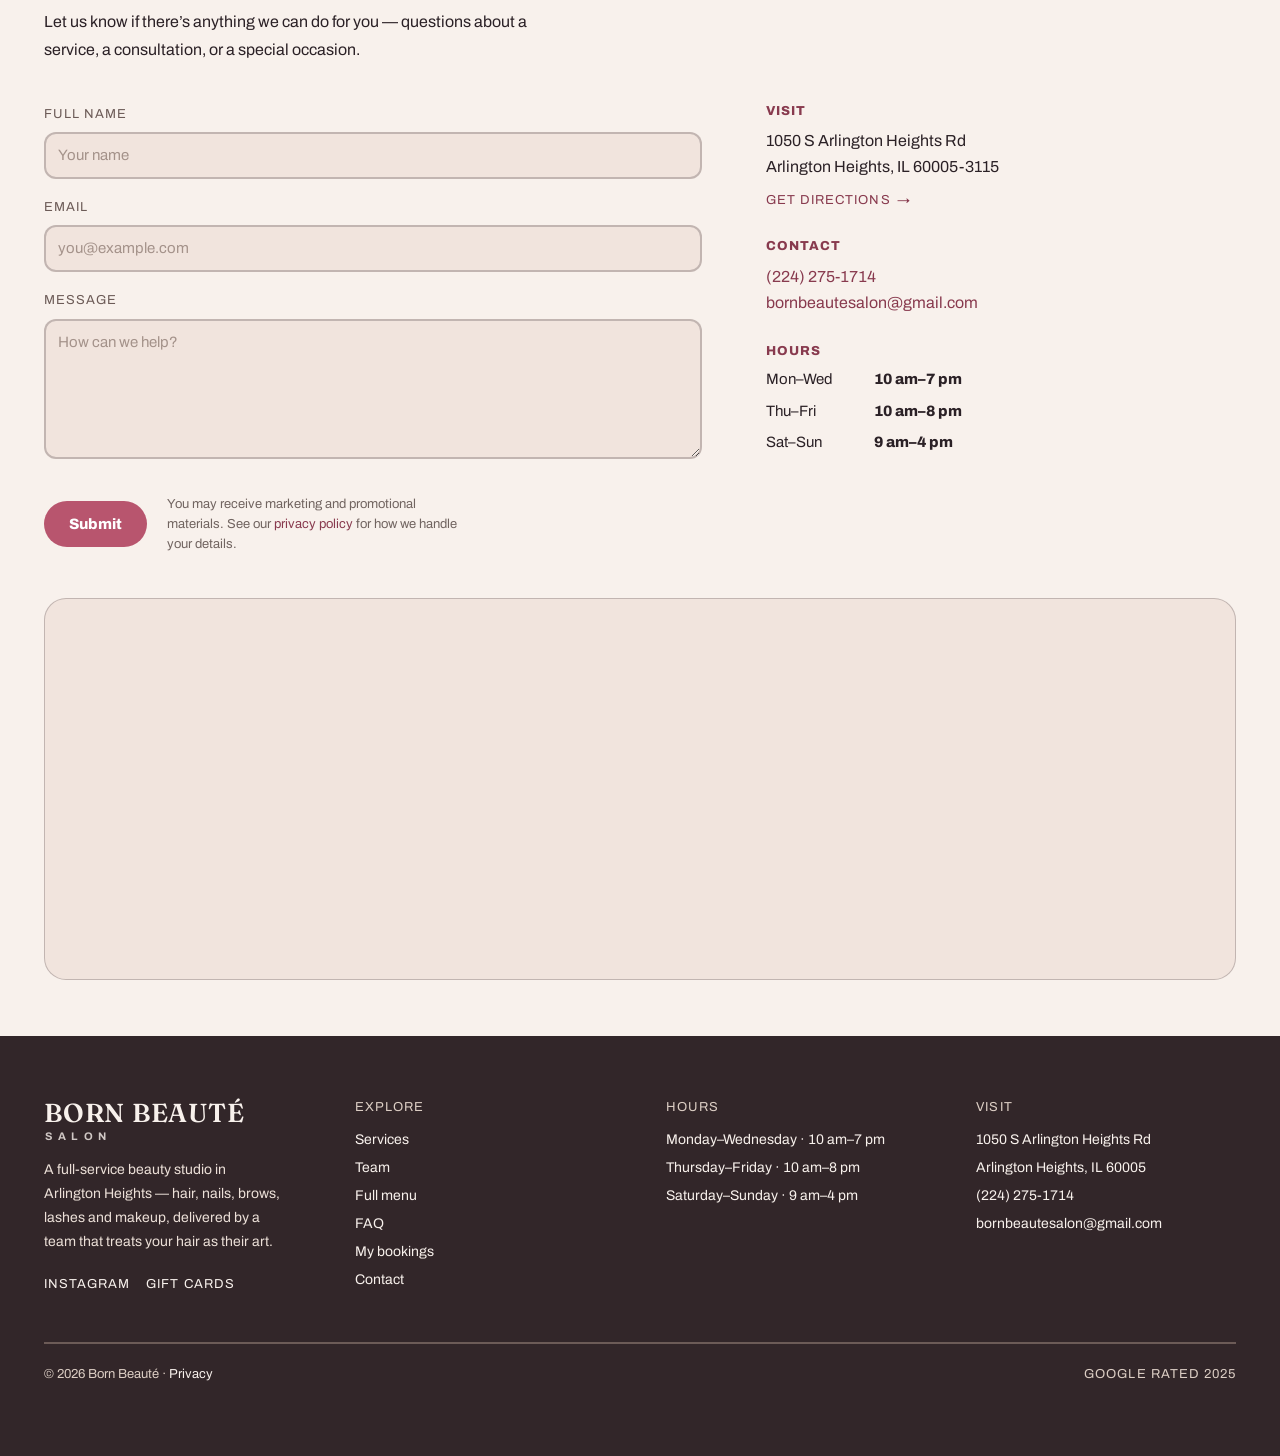
==== commit 4bedef09: "Reorder Team/Reviews before Menu; fix WCAG AA contrast failures Section order - Move Team and Review" ====
--- a/index.html
+++ b/index.html
@@ -23,7 +23,7 @@
 <link rel="icon" href="assets/img/favicon.svg" type="image/svg+xml">
 <link rel="preconnect" href="https://fonts.googleapis.com">
 <link rel="preconnect" href="https://fonts.gstatic.com" crossorigin>
-<link rel="stylesheet" href="assets/css/styles.css?v=2">
+<link rel="stylesheet" href="assets/css/styles.css?v=3">
 <script>document.documentElement.classList.add('js');</script>
 
 <!-- Google Analytics 4 — replace G-XXXXXXXXXX with the studio's Measurement ID
@@ -102,9 +102,9 @@
     <div class="nav-links" id="navLinks">
       <a href="#about">About</a>
       <a href="#services">Services</a>
-      <a href="#menu">Menu</a>
       <a href="#team">Team</a>
       <a href="#reviews">Reviews</a>
+      <a href="#menu">Menu</a>
       <a href="#gift">Gift cards</a>
       <a href="#faq">FAQ</a>
       <a href="#contact">Contact</a>
@@ -313,6 +313,154 @@
 
     <hr class="hr">
 
+    <!-- ==================== team ==================== -->
+    <section class="section reveal" id="team" aria-labelledby="team-title">
+      <span class="kicker">The team</span>
+      <h2 class="h2" id="team-title">Nine specialists, one studio.</h2>
+      <p class="lede">Colourists, stylists, nail artists and a brow &amp; lash specialist &mdash; each with their own craft and years behind the chair.</p>
+
+      <div class="team-grid">
+        <article class="member">
+          <figure class="member-photo"><img src="assets/team/halyna.jpg" alt="Halyna Pylypchuk, Hairdresser &amp; Colourist" width="600" height="900" loading="lazy"></figure>
+          <p class="member-name">Halyna Pylypchuk</p>
+          <p class="member-role">Hairdresser &amp; Colourist &middot; 13+ yrs</p>
+          <p class="member-bio">A hairdresser with more than 13 years&rsquo; experience who loves to create beauty. Halyna works across dyeing techniques tailored to your wishes while keeping the look luxurious, and only ever uses high-quality materials and tools. Attentive to detail, she believes good hair adds confidence.</p>
+        </article>
+
+        <article class="member">
+          <figure class="member-photo"><img src="assets/team/olya-miciu.jpg" alt="Olya Miciu, Hair Extension Specialist" width="600" height="900" loading="lazy"></figure>
+          <p class="member-name">Olya Miciu</p>
+          <p class="member-role">Hair Extension Specialist &middot; 10+ yrs</p>
+          <p class="member-bio">A professional hairstylist with over 10 years in the industry, specialising in natural-looking transformations with a focus on hair health &mdash; hand-tied KOVI extensions, balayage, keratin, hair botox and nanoplasty. Every extension service begins with a consultation to customise colour, length and placement.</p>
+        </article>
+
+        <article class="member">
+          <figure class="member-photo"><img src="assets/team/olena.jpg" alt="Olena, Master Hairdresser" width="600" height="900" loading="lazy"></figure>
+          <p class="member-name">Olena</p>
+          <p class="member-role">Master Hairdresser &middot; 16 yrs</p>
+          <p class="member-bio">A master hairdresser with 16 years&rsquo; experience across women&rsquo;s, men&rsquo;s and children&rsquo;s haircuts. Olena believes the right cut changes a person and emphasises their individuality, and will choose the colour, care and styling to complete a unique look.</p>
+        </article>
+
+        <article class="member">
+          <figure class="member-photo"><img src="assets/team/diana.jpg" alt="Diana Moseichuck, Lash &amp; Brow Artist" width="600" height="900" loading="lazy"></figure>
+          <p class="member-name">Diana Moseichuck</p>
+          <p class="member-role">Lash &amp; Brow Artist</p>
+          <p class="member-bio">A lash &amp; brow artist who genuinely loves her craft &mdash; all types of lash extensions, lash lifts, brow lamination, shaping and tinting. Diana values precision, natural-yet-beautiful results and a personalised approach, so every client leaves feeling more confident.</p>
+        </article>
+
+        <article class="member">
+          <figure class="member-photo"><img src="assets/team/luda.jpg" alt="Luda Oliinyk, Hair Stylist" width="600" height="900" loading="lazy"></figure>
+          <p class="member-name">Luda Oliinyk</p>
+          <p class="member-role">Hair Stylist &middot; 6 yrs</p>
+          <p class="member-bio">A stylist with six years&rsquo; experience, countless styles and one mission: turning hair into art. Luda brings creativity, precision and a touch of magic to every look.</p>
+        </article>
+
+        <article class="member">
+          <figure class="member-photo"><img src="assets/team/polina.jpg" alt="Polina Lutitskaia, Hairdresser &amp; Colourist" width="600" height="900" loading="lazy"></figure>
+          <p class="member-name">Polina Lutitskaia</p>
+          <p class="member-role">Hairdresser &amp; Colourist &middot; 18 yrs</p>
+          <p class="member-bio">A hairdresser and colourist with 18 years in the industry, specialising in women&rsquo;s haircuts and colour of all levels of complexity. Polina combines modern technique with a strong focus on hair health, shape and results customised to each client.</p>
+        </article>
+
+        <article class="member">
+          <figure class="member-photo"><img src="assets/team/olya-garasymchuk.jpg" alt="Olya Garasymchuk, Nail Artist" width="600" height="900" loading="lazy"></figure>
+          <p class="member-name">Olya Garasymchuk</p>
+          <p class="member-role">Nail Artist</p>
+          <p class="member-bio">A nail artist passionate about helping clients feel confident and beautiful through quality nail care. Olya is dedicated to a relaxing experience with close attention to detail, cleanliness and comfort &mdash; from a classic manicure to a fresh new set.</p>
+        </article>
+
+        <article class="member">
+          <figure class="member-photo"><img src="assets/team/anna.jpg" alt="Anna Skopych, Top Nail Artist" width="600" height="900" loading="lazy"></figure>
+          <p class="member-name">Anna Skopych</p>
+          <p class="member-role">Top Nail Artist &middot; 10+ yrs</p>
+          <p class="member-bio">A highly skilled nail artist with over 10 years&rsquo; experience. Originally from Kyiv, where she owned and ran her own studio, Anna specialises in elegant designs, structured gel overlays and natural nail care, always focused on the health and beauty of her clients&rsquo; nails.</p>
+        </article>
+
+        <article class="member">
+          <figure class="member-photo"><img src="assets/team/andrea.jpg" alt="Andr&eacute;a Mil&eacute;o, Makeup Artist" width="600" height="900" loading="lazy"></figure>
+          <p class="member-name">Andr&eacute;a Mil&eacute;o</p>
+          <p class="member-role">Makeup Artist</p>
+          <p class="member-bio">A makeup artist specialising in soft glam and flawless, natural-looking beauty &mdash; enhancing your glow for every special moment, from everyday looks to bridal, photoshoots and prom.</p>
+        </article>
+      </div>
+    </section>
+  </div>
+
+  <!-- ==================== reviews ==================== -->
+  <section class="reviews" id="reviews" aria-roledescription="carousel" aria-label="Client reviews">
+    <div class="wrap">
+      <div class="reviews-head">
+        <span class="kicker">Reviews</span>
+        <h2 class="h2" id="reviews-title">Loved in Arlington Heights.</h2>
+        <p class="reviews-rating">
+          <span class="g-word" aria-hidden="true"><b class="g-blue">G</b><b class="g-red">o</b><b class="g-yellow">o</b><b class="g-blue">g</b><b class="g-green">l</b><b class="g-red">e</b></span>
+          <span class="reviews-score"><span class="num">4.9</span><span class="g-stars" aria-hidden="true">&#9733;&#9733;&#9733;&#9733;&#9733;</span></span>
+          <span class="reviews-count">227 reviews</span>
+          <span class="visually-hidden">Google rating: 4.9 out of 5 stars from 227 reviews.</span>
+        </p>
+      </div>
+
+      <div class="reviews-slider">
+        <button type="button" class="rev-arrow rev-prev" id="revPrev" aria-label="Previous review">&#8249;</button>
+
+        <div class="reviews-viewport">
+          <div class="reviews-track" id="reviewsTrack">
+            <blockquote class="review" role="group" aria-roledescription="slide" aria-label="Review 1 of 5">
+              <span class="review-stars" aria-hidden="true">&#9733;&#9733;&#9733;&#9733;&#9733;</span>
+              <p class="review-quote">I had a wonderful experience with Lyuda! She coloured my hair and achieved exactly the result I wanted. She was professional, attentive, and made me feel comfortable throughout the entire appointment. I absolutely love my new hair colour and highly recommend her!</p>
+              <footer class="review-by">
+                <cite class="review-name">Madina Niimatova</cite>
+                <span class="review-meta">Balayage colour &middot; 2 months ago</span>
+              </footer>
+            </blockquote>
+
+            <blockquote class="review" role="group" aria-roledescription="slide" aria-label="Review 2 of 5">
+              <span class="review-stars" aria-hidden="true">&#9733;&#9733;&#9733;&#9733;&#9733;</span>
+              <p class="review-quote">My first time at this salon and it was worth every penny. The staff is sweet and professional. My stylist was Aidana and she did exactly what I asked for. I have thick, long hair that&rsquo;s sometimes difficult to handle &mdash; but they did an amazing job. I will definitely visit again.</p>
+              <footer class="review-by">
+                <cite class="review-name">Ruchita Trivedi <span class="review-lg">Local Guide</span></cite>
+                <span class="review-meta">Haircut &amp; styling &middot; 8 months ago</span>
+              </footer>
+            </blockquote>
+
+            <blockquote class="review" role="group" aria-roledescription="slide" aria-label="Review 3 of 5">
+              <span class="review-stars" aria-hidden="true">&#9733;&#9733;&#9733;&#9733;&#9733;</span>
+              <p class="review-quote">I&rsquo;ve had several procedures here and I&rsquo;m extremely happy with the results. Olha did my lash lift, brow lamination and eyebrow micropigmentation &mdash; very professional and attentive, with results that looked natural and beautiful. I also had an AirTouch colour with Aidana and absolutely loved it. Highly recommend!</p>
+              <footer class="review-by">
+                <cite class="review-name">Oana Tabuci</cite>
+                <span class="review-meta">Lash, brow &amp; AirTouch colour &middot; 5 months ago</span>
+              </footer>
+            </blockquote>
+
+            <blockquote class="review" role="group" aria-roledescription="slide" aria-label="Review 4 of 5">
+              <span class="review-stars" aria-hidden="true">&#9733;&#9733;&#9733;&#9733;&#9733;</span>
+              <p class="review-quote">The staff were incredibly welcoming and talented, and the owner deserves a special mention &mdash; she is exceptionally helpful and truly cares about her clients. The whole atmosphere was warm, clean and relaxing. I will definitely be coming back and highly recommend this salon to anyone looking for genuine care.</p>
+              <footer class="review-by">
+                <cite class="review-name">Agnieszka Kramarz</cite>
+                <span class="review-meta">Salon experience &middot; 9 months ago</span>
+              </footer>
+            </blockquote>
+
+            <blockquote class="review" role="group" aria-roledescription="slide" aria-label="Review 5 of 5">
+              <span class="review-stars" aria-hidden="true">&#9733;&#9733;&#9733;&#9733;&#9733;</span>
+              <p class="review-quote">Aidana did an amazing job. I&rsquo;d been looking for a new hairstylist for a while and hadn&rsquo;t had luck till now. The salon is very clean and the staff friendly. She worked super professionally and made sure everything was even &mdash; especially my bangs, which I&rsquo;ve always struggled with &mdash; and gave me the best blowout I&rsquo;ve had in my life.</p>
+              <footer class="review-by">
+                <cite class="review-name">Vanesa Zografski <span class="review-lg">Local Guide</span></cite>
+                <span class="review-meta">Haircut &amp; blowout &middot; 8 months ago</span>
+              </footer>
+            </blockquote>
+          </div>
+        </div>
+
+        <button type="button" class="rev-arrow rev-next" id="revNext" aria-label="Next review">&#8250;</button>
+      </div>
+
+      <div class="reviews-dots" id="reviewsDots" role="tablist" aria-label="Choose a review"></div>
+      <p class="reviews-cta"><a class="link-arrow" href="https://www.google.com/maps/search/?api=1&query=Born+Beaut%C3%A9+Arlington+Heights" target="_blank" rel="noopener">Read all 227 reviews on Google</a></p>
+    </div>
+  </section>
+
+  <div class="wrap">
     <!-- ==================== nail showcase ==================== -->
     <section class="section nailwork reveal" id="nails" aria-labelledby="nails-title">
       <div class="nailwork-head">
@@ -468,155 +616,7 @@
         </div>
       </div>
     </section>
-
-    <hr class="hr">
-
-    <!-- ==================== team ==================== -->
-    <section class="section reveal" id="team" aria-labelledby="team-title">
-      <span class="kicker">The team</span>
-      <h2 class="h2" id="team-title">Nine specialists, one studio.</h2>
-      <p class="lede">Colourists, stylists, nail artists and a brow &amp; lash specialist &mdash; each with their own craft and years behind the chair.</p>
-
-      <div class="team-grid">
-        <article class="member">
-          <figure class="member-photo"><img src="assets/team/halyna.jpg" alt="Halyna Pylypchuk, Hairdresser &amp; Colourist" width="600" height="900" loading="lazy"></figure>
-          <p class="member-name">Halyna Pylypchuk</p>
-          <p class="member-role">Hairdresser &amp; Colourist &middot; 13+ yrs</p>
-          <p class="member-bio">A hairdresser with more than 13 years&rsquo; experience who loves to create beauty. Halyna works across dyeing techniques tailored to your wishes while keeping the look luxurious, and only ever uses high-quality materials and tools. Attentive to detail, she believes good hair adds confidence.</p>
-        </article>
-
-        <article class="member">
-          <figure class="member-photo"><img src="assets/team/olya-miciu.jpg" alt="Olya Miciu, Hair Extension Specialist" width="600" height="900" loading="lazy"></figure>
-          <p class="member-name">Olya Miciu</p>
-          <p class="member-role">Hair Extension Specialist &middot; 10+ yrs</p>
-          <p class="member-bio">A professional hairstylist with over 10 years in the industry, specialising in natural-looking transformations with a focus on hair health &mdash; hand-tied KOVI extensions, balayage, keratin, hair botox and nanoplasty. Every extension service begins with a consultation to customise colour, length and placement.</p>
-        </article>
-
-        <article class="member">
-          <figure class="member-photo"><img src="assets/team/olena.jpg" alt="Olena, Master Hairdresser" width="600" height="900" loading="lazy"></figure>
-          <p class="member-name">Olena</p>
-          <p class="member-role">Master Hairdresser &middot; 16 yrs</p>
-          <p class="member-bio">A master hairdresser with 16 years&rsquo; experience across women&rsquo;s, men&rsquo;s and children&rsquo;s haircuts. Olena believes the right cut changes a person and emphasises their individuality, and will choose the colour, care and styling to complete a unique look.</p>
-        </article>
-
-        <article class="member">
-          <figure class="member-photo"><img src="assets/team/diana.jpg" alt="Diana Moseichuck, Lash &amp; Brow Artist" width="600" height="900" loading="lazy"></figure>
-          <p class="member-name">Diana Moseichuck</p>
-          <p class="member-role">Lash &amp; Brow Artist</p>
-          <p class="member-bio">A lash &amp; brow artist who genuinely loves her craft &mdash; all types of lash extensions, lash lifts, brow lamination, shaping and tinting. Diana values precision, natural-yet-beautiful results and a personalised approach, so every client leaves feeling more confident.</p>
-        </article>
-
-        <article class="member">
-          <figure class="member-photo"><img src="assets/team/luda.jpg" alt="Luda Oliinyk, Hair Stylist" width="600" height="900" loading="lazy"></figure>
-          <p class="member-name">Luda Oliinyk</p>
-          <p class="member-role">Hair Stylist &middot; 6 yrs</p>
-          <p class="member-bio">A stylist with six years&rsquo; experience, countless styles and one mission: turning hair into art. Luda brings creativity, precision and a touch of magic to every look.</p>
-        </article>
-
-        <article class="member">
-          <figure class="member-photo"><img src="assets/team/polina.jpg" alt="Polina Lutitskaia, Hairdresser &amp; Colourist" width="600" height="900" loading="lazy"></figure>
-          <p class="member-name">Polina Lutitskaia</p>
-          <p class="member-role">Hairdresser &amp; Colourist &middot; 18 yrs</p>
-          <p class="member-bio">A hairdresser and colourist with 18 years in the industry, specialising in women&rsquo;s haircuts and colour of all levels of complexity. Polina combines modern technique with a strong focus on hair health, shape and results customised to each client.</p>
-        </article>
-
-        <article class="member">
-          <figure class="member-photo"><img src="assets/team/olya-garasymchuk.jpg" alt="Olya Garasymchuk, Nail Artist" width="600" height="900" loading="lazy"></figure>
-          <p class="member-name">Olya Garasymchuk</p>
-          <p class="member-role">Nail Artist</p>
-          <p class="member-bio">A nail artist passionate about helping clients feel confident and beautiful through quality nail care. Olya is dedicated to a relaxing experience with close attention to detail, cleanliness and comfort &mdash; from a classic manicure to a fresh new set.</p>
-        </article>
-
-        <article class="member">
-          <figure class="member-photo"><img src="assets/team/anna.jpg" alt="Anna Skopych, Top Nail Artist" width="600" height="900" loading="lazy"></figure>
-          <p class="member-name">Anna Skopych</p>
-          <p class="member-role">Top Nail Artist &middot; 10+ yrs</p>
-          <p class="member-bio">A highly skilled nail artist with over 10 years&rsquo; experience. Originally from Kyiv, where she owned and ran her own studio, Anna specialises in elegant designs, structured gel overlays and natural nail care, always focused on the health and beauty of her clients&rsquo; nails.</p>
-        </article>
-
-        <article class="member">
-          <figure class="member-photo"><img src="assets/team/andrea.jpg" alt="Andr&eacute;a Mil&eacute;o, Makeup Artist" width="600" height="900" loading="lazy"></figure>
-          <p class="member-name">Andr&eacute;a Mil&eacute;o</p>
-          <p class="member-role">Makeup Artist</p>
-          <p class="member-bio">A makeup artist specialising in soft glam and flawless, natural-looking beauty &mdash; enhancing your glow for every special moment, from everyday looks to bridal, photoshoots and prom.</p>
-        </article>
-      </div>
-    </section>
   </div>
-
-  <!-- ==================== reviews ==================== -->
-  <section class="reviews" id="reviews" aria-roledescription="carousel" aria-label="Client reviews">
-    <div class="wrap">
-      <div class="reviews-head">
-        <span class="kicker">Reviews</span>
-        <h2 class="h2" id="reviews-title">Loved in Arlington Heights.</h2>
-        <p class="reviews-rating">
-          <span class="g-word" aria-hidden="true"><b class="g-blue">G</b><b class="g-red">o</b><b class="g-yellow">o</b><b class="g-blue">g</b><b class="g-green">l</b><b class="g-red">e</b></span>
-          <span class="reviews-score"><span class="num">4.9</span><span class="g-stars" aria-hidden="true">&#9733;&#9733;&#9733;&#9733;&#9733;</span></span>
-          <span class="reviews-count">227 reviews</span>
-          <span class="visually-hidden">Google rating: 4.9 out of 5 stars from 227 reviews.</span>
-        </p>
-      </div>
-
-      <div class="reviews-slider">
-        <button type="button" class="rev-arrow rev-prev" id="revPrev" aria-label="Previous review">&#8249;</button>
-
-        <div class="reviews-viewport">
-          <div class="reviews-track" id="reviewsTrack">
-            <blockquote class="review" role="group" aria-roledescription="slide" aria-label="Review 1 of 5">
-              <span class="review-stars" aria-hidden="true">&#9733;&#9733;&#9733;&#9733;&#9733;</span>
-              <p class="review-quote">I had a wonderful experience with Lyuda! She coloured my hair and achieved exactly the result I wanted. She was professional, attentive, and made me feel comfortable throughout the entire appointment. I absolutely love my new hair colour and highly recommend her!</p>
-              <footer class="review-by">
-                <cite class="review-name">Madina Niimatova</cite>
-                <span class="review-meta">Balayage colour &middot; 2 months ago</span>
-              </footer>
-            </blockquote>
-
-            <blockquote class="review" role="group" aria-roledescription="slide" aria-label="Review 2 of 5">
-              <span class="review-stars" aria-hidden="true">&#9733;&#9733;&#9733;&#9733;&#9733;</span>
-              <p class="review-quote">My first time at this salon and it was worth every penny. The staff is sweet and professional. My stylist was Aidana and she did exactly what I asked for. I have thick, long hair that&rsquo;s sometimes difficult to handle &mdash; but they did an amazing job. I will definitely visit again.</p>
-              <footer class="review-by">
-                <cite class="review-name">Ruchita Trivedi <span class="review-lg">Local Guide</span></cite>
-                <span class="review-meta">Haircut &amp; styling &middot; 8 months ago</span>
-              </footer>
-            </blockquote>
-
-            <blockquote class="review" role="group" aria-roledescription="slide" aria-label="Review 3 of 5">
-              <span class="review-stars" aria-hidden="true">&#9733;&#9733;&#9733;&#9733;&#9733;</span>
-              <p class="review-quote">I&rsquo;ve had several procedures here and I&rsquo;m extremely happy with the results. Olha did my lash lift, brow lamination and eyebrow micropigmentation &mdash; very professional and attentive, with results that looked natural and beautiful. I also had an AirTouch colour with Aidana and absolutely loved it. Highly recommend!</p>
-              <footer class="review-by">
-                <cite class="review-name">Oana Tabuci</cite>
-                <span class="review-meta">Lash, brow &amp; AirTouch colour &middot; 5 months ago</span>
-              </footer>
-            </blockquote>
-
-            <blockquote class="review" role="group" aria-roledescription="slide" aria-label="Review 4 of 5">
-              <span class="review-stars" aria-hidden="true">&#9733;&#9733;&#9733;&#9733;&#9733;</span>
-              <p class="review-quote">The staff were incredibly welcoming and talented, and the owner deserves a special mention &mdash; she is exceptionally helpful and truly cares about her clients. The whole atmosphere was warm, clean and relaxing. I will definitely be coming back and highly recommend this salon to anyone looking for genuine care.</p>
-              <footer class="review-by">
-                <cite class="review-name">Agnieszka Kramarz</cite>
-                <span class="review-meta">Salon experience &middot; 9 months ago</span>
-              </footer>
-            </blockquote>
-
-            <blockquote class="review" role="group" aria-roledescription="slide" aria-label="Review 5 of 5">
-              <span class="review-stars" aria-hidden="true">&#9733;&#9733;&#9733;&#9733;&#9733;</span>
-              <p class="review-quote">Aidana did an amazing job. I&rsquo;d been looking for a new hairstylist for a while and hadn&rsquo;t had luck till now. The salon is very clean and the staff friendly. She worked super professionally and made sure everything was even &mdash; especially my bangs, which I&rsquo;ve always struggled with &mdash; and gave me the best blowout I&rsquo;ve had in my life.</p>
-              <footer class="review-by">
-                <cite class="review-name">Vanesa Zografski <span class="review-lg">Local Guide</span></cite>
-                <span class="review-meta">Haircut &amp; blowout &middot; 8 months ago</span>
-              </footer>
-            </blockquote>
-          </div>
-        </div>
-
-        <button type="button" class="rev-arrow rev-next" id="revNext" aria-label="Next review">&#8250;</button>
-      </div>
-
-      <div class="reviews-dots" id="reviewsDots" role="tablist" aria-label="Choose a review"></div>
-      <p class="reviews-cta"><a class="link-arrow" href="https://www.google.com/maps/search/?api=1&query=Born+Beaut%C3%A9+Arlington+Heights" target="_blank" rel="noopener">Read all 227 reviews on Google</a></p>
-    </div>
-  </section>
 
   <!-- ==================== book band ==================== -->
   <section class="book" id="book" aria-labelledby="book-title">
@@ -852,8 +852,8 @@
         <h2>Explore</h2>
         <ul>
           <li><a href="#services">Services</a></li>
+          <li><a href="#team">Team</a></li>
           <li><a href="#menu">Full menu</a></li>
-          <li><a href="#team">Team</a></li>
           <li><a href="#faq">FAQ</a></li>
           <li><a href="https://book.squareup.com/appointments/xsdtsxnj271orj/location/1VKSYSMB8RVQY/services" target="_blank" rel="noopener">My bookings</a></li>
           <li><a href="#contact">Contact</a></li>
--- a/assets/css/styles.css
+++ b/assets/css/styles.css
@@ -15,6 +15,7 @@
   --color-text: #2b2126;
   --color-accent: #b8556e;
   --color-accent-2: #c79a5c;
+  --color-on-accent: #fff; /* WCAG AA: 4.60:1 vs --color-accent, cream was 4.12:1 */
   --color-divider: color-mix(in srgb, #2b2126 24%, transparent);
 
   --color-neutral-100: #f7efe9;
@@ -22,7 +23,8 @@
   --color-neutral-300: #dccec4;
   --color-neutral-400: #c3b2a7;
   --color-neutral-500: #a4928a;
-  --color-neutral-600: #877772;
+  --color-neutral-600: #716460; /* WCAG AA: darkened from #877772 — 3.82:1 on cream, 3.44:1 on
+     --color-surface (Reviews band). #716460 clears both: 5.09:1 cream, 4.57:1 surface */
   --color-neutral-700: #6c5b57;
   --color-neutral-800: #4a3c3a;
   --color-neutral-900: #322629;
@@ -115,11 +117,11 @@
 
 .skip-link {
   position: absolute; left: 12px; top: -60px; z-index: 200;
-  background: var(--color-accent); color: var(--color-bg);
+  background: var(--color-accent); color: var(--color-on-accent);
   padding: 10px 16px; font-family: var(--font-heading); font-weight: 800; font-size: 14px;
   transition: top .15s ease;
 }
-.skip-link:focus { top: 12px; color: var(--color-bg); }
+.skip-link:focus { top: 12px; color: var(--color-on-accent); }
 
 /* --- shared type --------------------------------------------------------- */
 
@@ -157,8 +159,8 @@
   transition: background-color .15s ease, color .15s ease, border-color .15s ease;
 }
 .btn:disabled { opacity: .45; cursor: not-allowed; }
-.btn-primary { background: var(--color-accent); color: var(--color-bg); }
-.btn-primary:hover { background: var(--color-accent-600); color: var(--color-bg); }
+.btn-primary { background: var(--color-accent); color: var(--color-on-accent); }
+.btn-primary:hover { background: var(--color-accent-600); color: var(--color-on-accent); }
 .btn-primary:active { background: var(--color-accent-700); }
 .btn-secondary { border-color: var(--color-divider); }
 .btn-secondary:hover { background: color-mix(in srgb, var(--color-text) 7%, transparent); color: var(--color-text); }
@@ -221,7 +223,7 @@
 .cart-count {
   min-width: 20px; height: 20px; padding-inline: 5px;
   display: inline-grid; place-items: center;
-  background: var(--color-accent); color: var(--color-bg);
+  background: var(--color-accent); color: var(--color-on-accent);
   font-size: 12px; line-height: 1; font-feature-settings: "tnum" 1;
 }
 .cart-count[hidden] { display: none; }
@@ -410,7 +412,7 @@
 
 /* --- booking ------------------------------------------------------------- */
 
-.book { background: var(--color-accent); color: var(--color-bg); }
+.book { background: var(--color-accent); color: var(--color-on-accent); }
 .book .wrap { padding-block: 84px; }
 .book h2 {
   font-size: clamp(34px, 4.2vw, 56px); line-height: 1.06;
@@ -418,8 +420,8 @@
 }
 .book h2 span { display: block; }
 .book-meta { display: flex; align-items: center; gap: 24px; flex-wrap: wrap; margin-top: 36px; }
-.book-phone { font-family: var(--font-heading); font-weight: 800; font-size: 24px; line-height: 32px; color: var(--color-bg); font-feature-settings: "tnum" 1; }
-.book-phone:hover { color: var(--color-bg); text-decoration: underline; }
+.book-phone { font-family: var(--font-heading); font-weight: 800; font-size: 24px; line-height: 32px; color: var(--color-on-accent); font-feature-settings: "tnum" 1; }
+.book-phone:hover { color: var(--color-on-accent); text-decoration: underline; }
 
 .book-layout {
   display: grid; grid-template-columns: minmax(0, 5fr) minmax(0, 7fr);
@@ -691,12 +693,12 @@
 .textus {
   position: fixed; right: 20px; bottom: 20px; z-index: 95;
   display: inline-flex; align-items: center; gap: 8px;
-  background: var(--color-accent); color: var(--color-bg);
+  background: var(--color-accent); color: var(--color-on-accent);
   padding: 12px 18px; font-family: var(--font-heading); font-weight: 800;
   font-size: 14px; box-shadow: var(--shadow-md);
   transition: background-color .15s ease, transform .15s ease;
 }
-.textus:hover { background: var(--color-accent-600); color: var(--color-bg); transform: translateY(-1px); }
+.textus:hover { background: var(--color-accent-600); color: var(--color-on-accent); transform: translateY(-1px); }
 .textus svg { display: block; }
 
 /* lift the back-to-top button clear of the Text us pill */
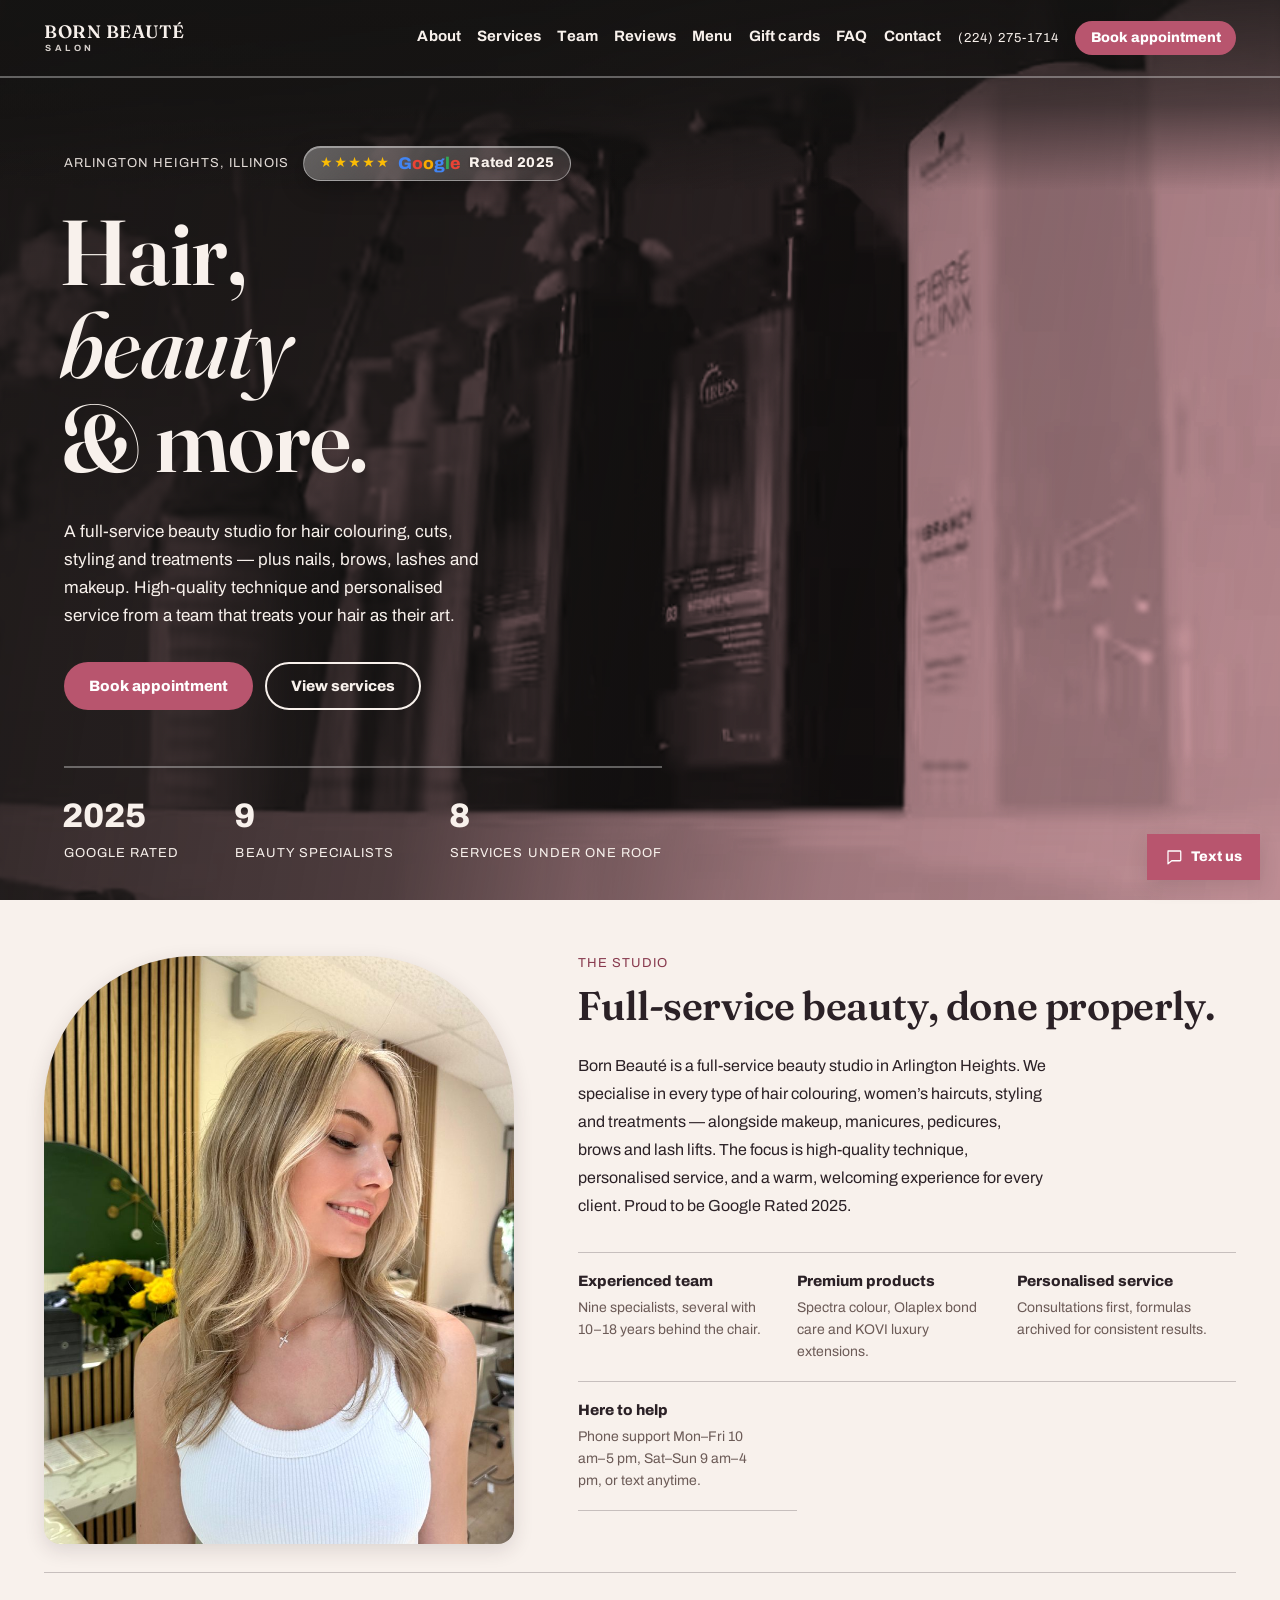
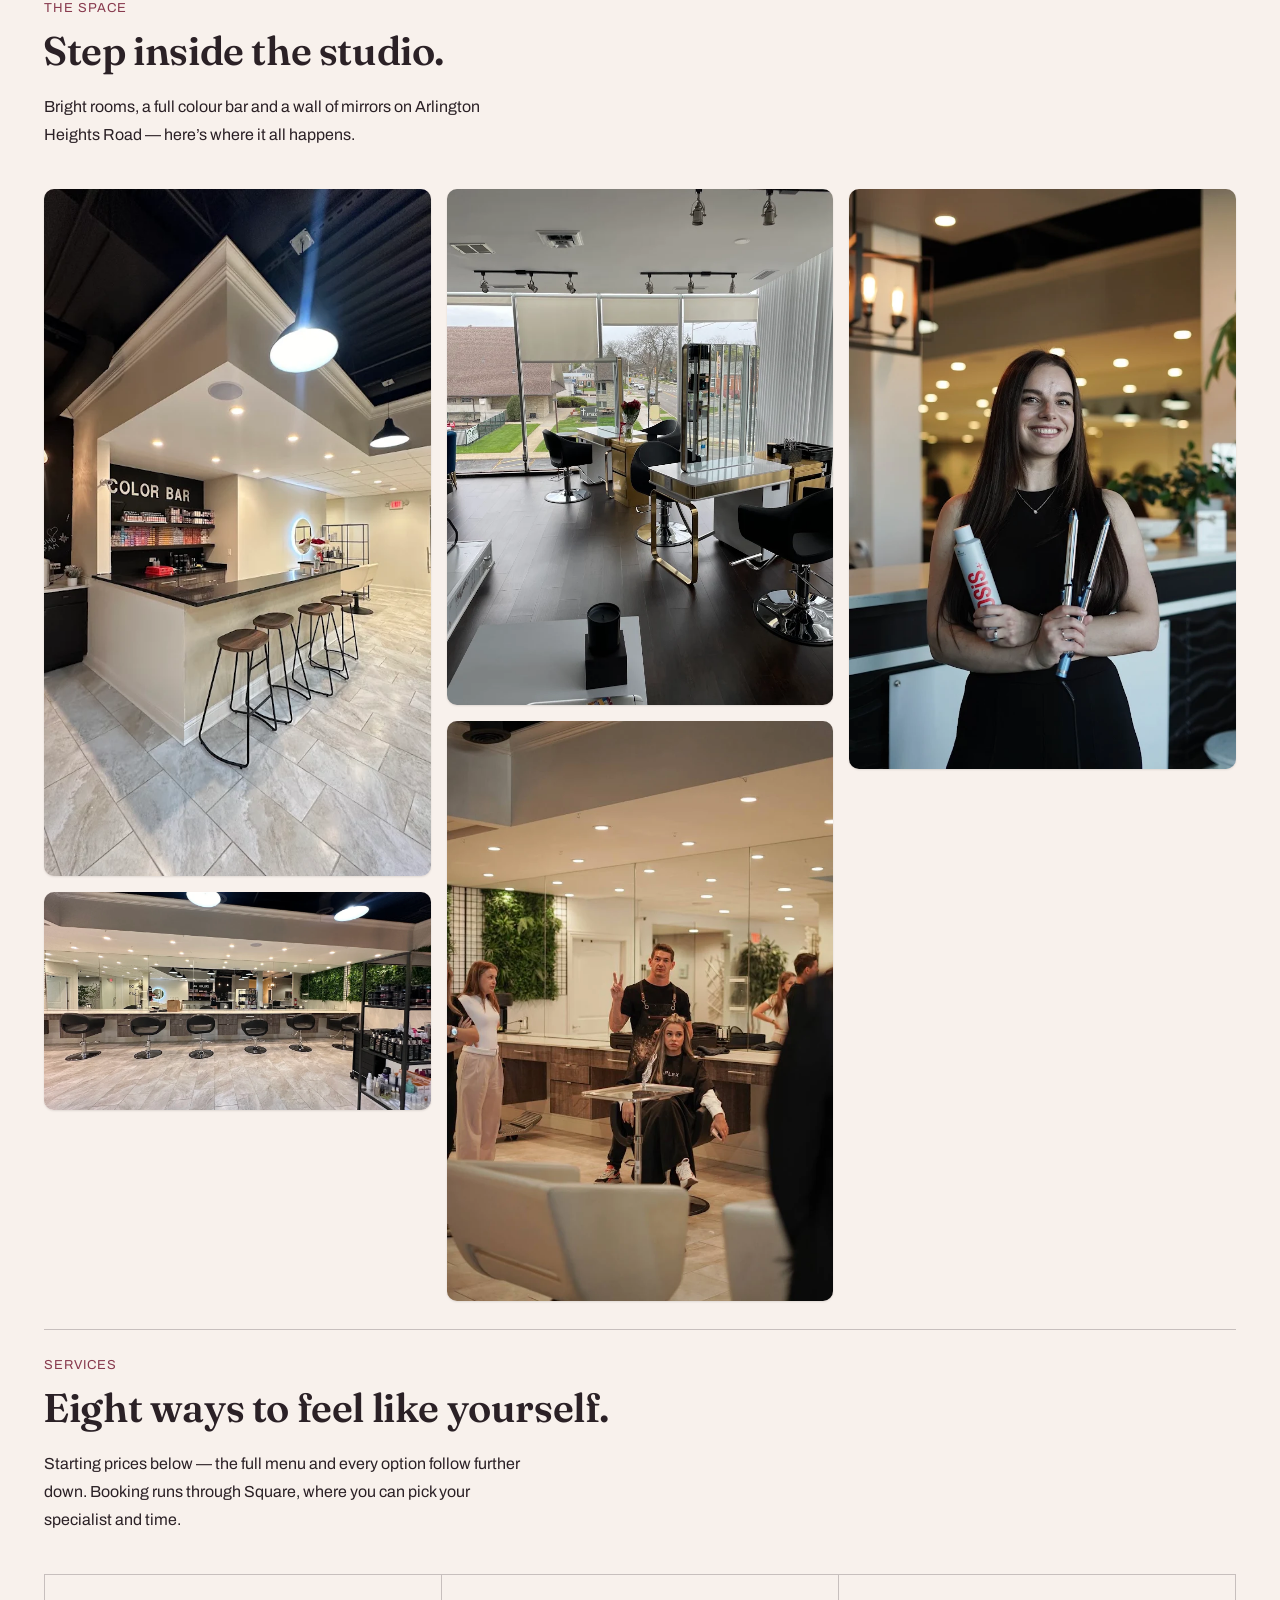
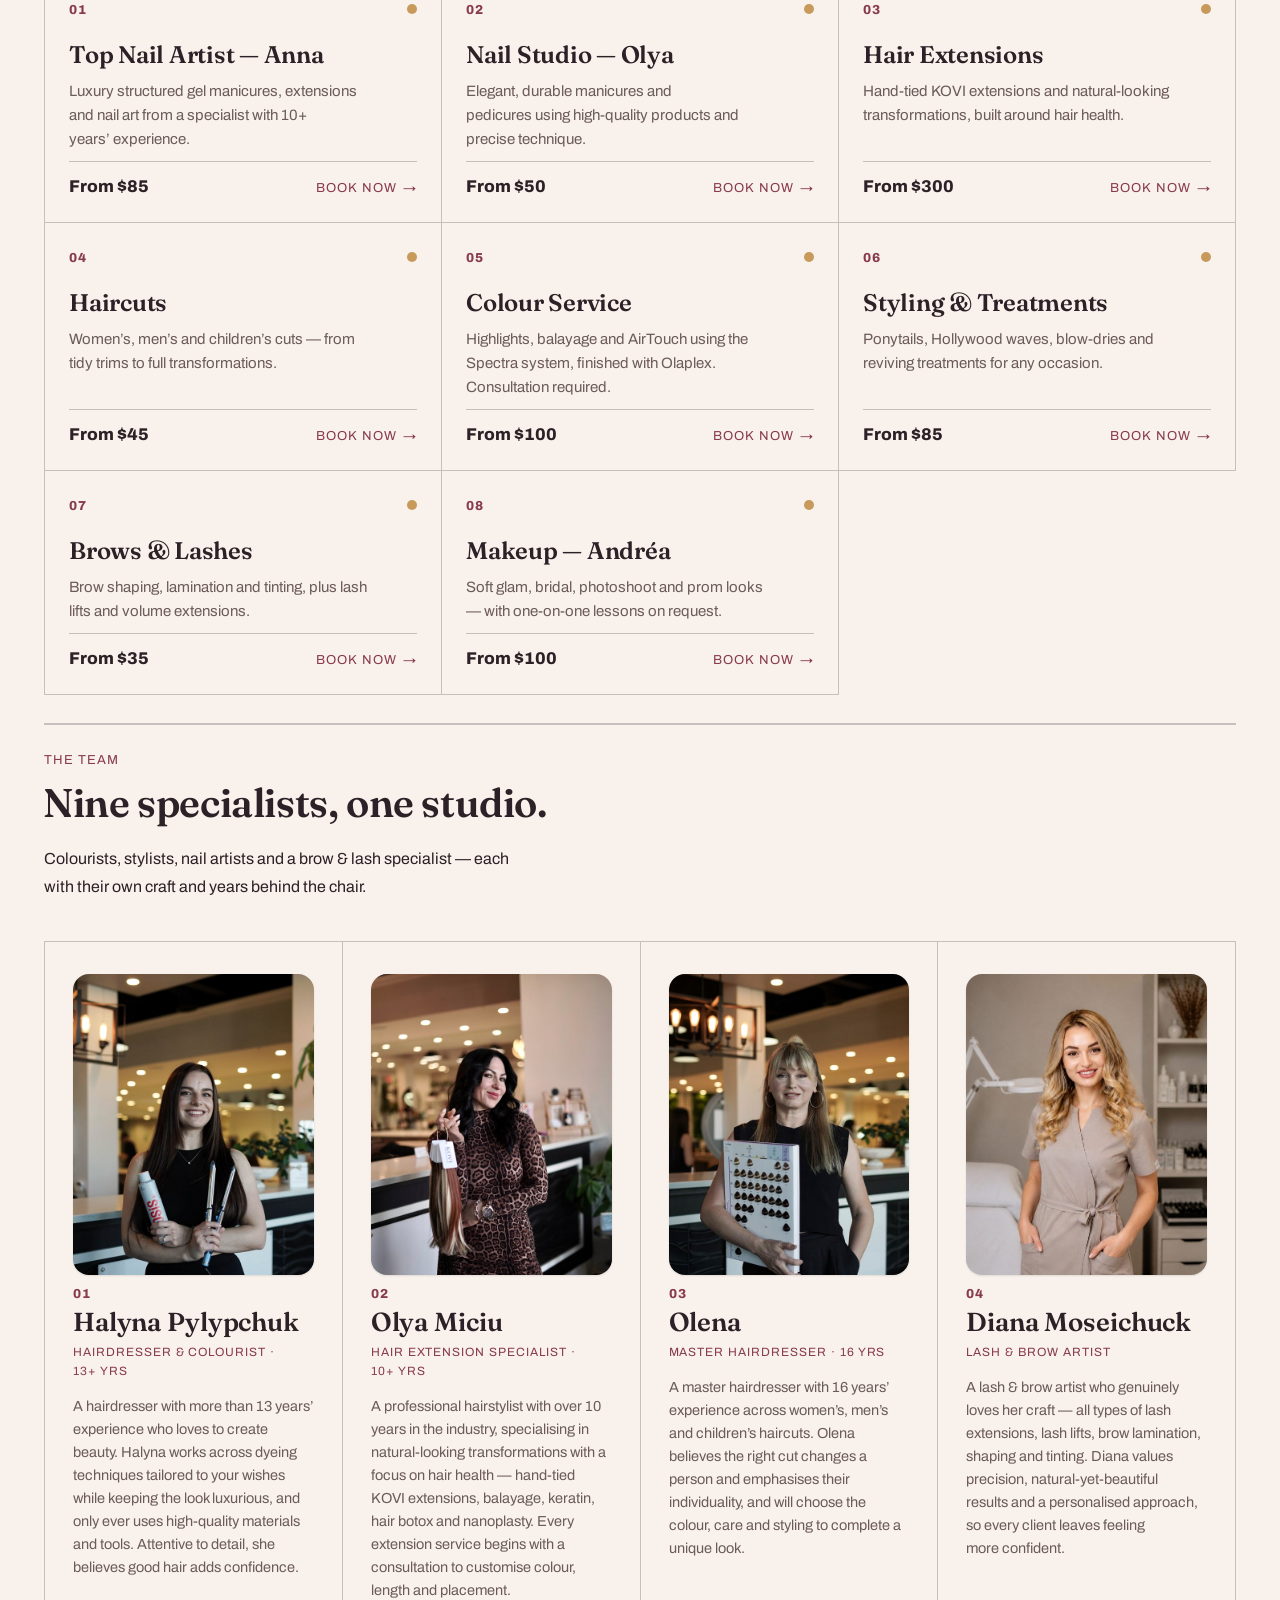
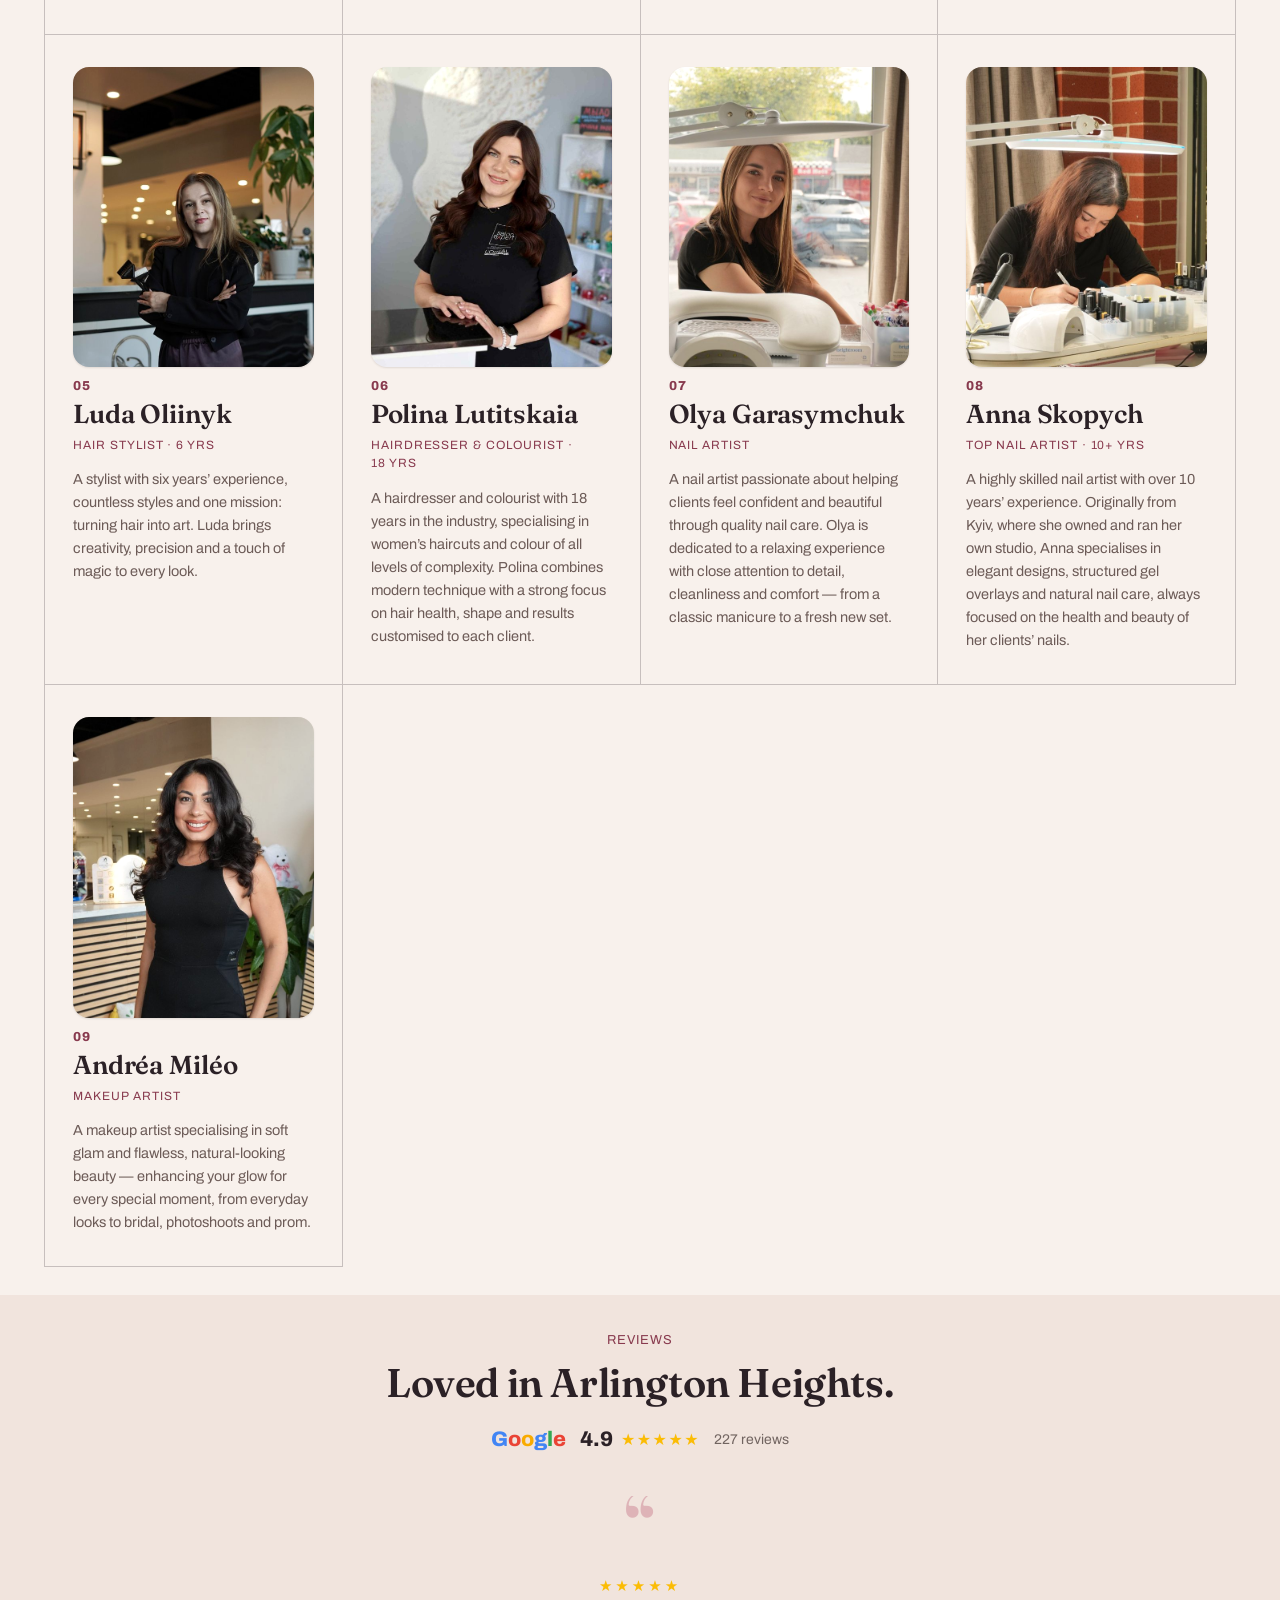
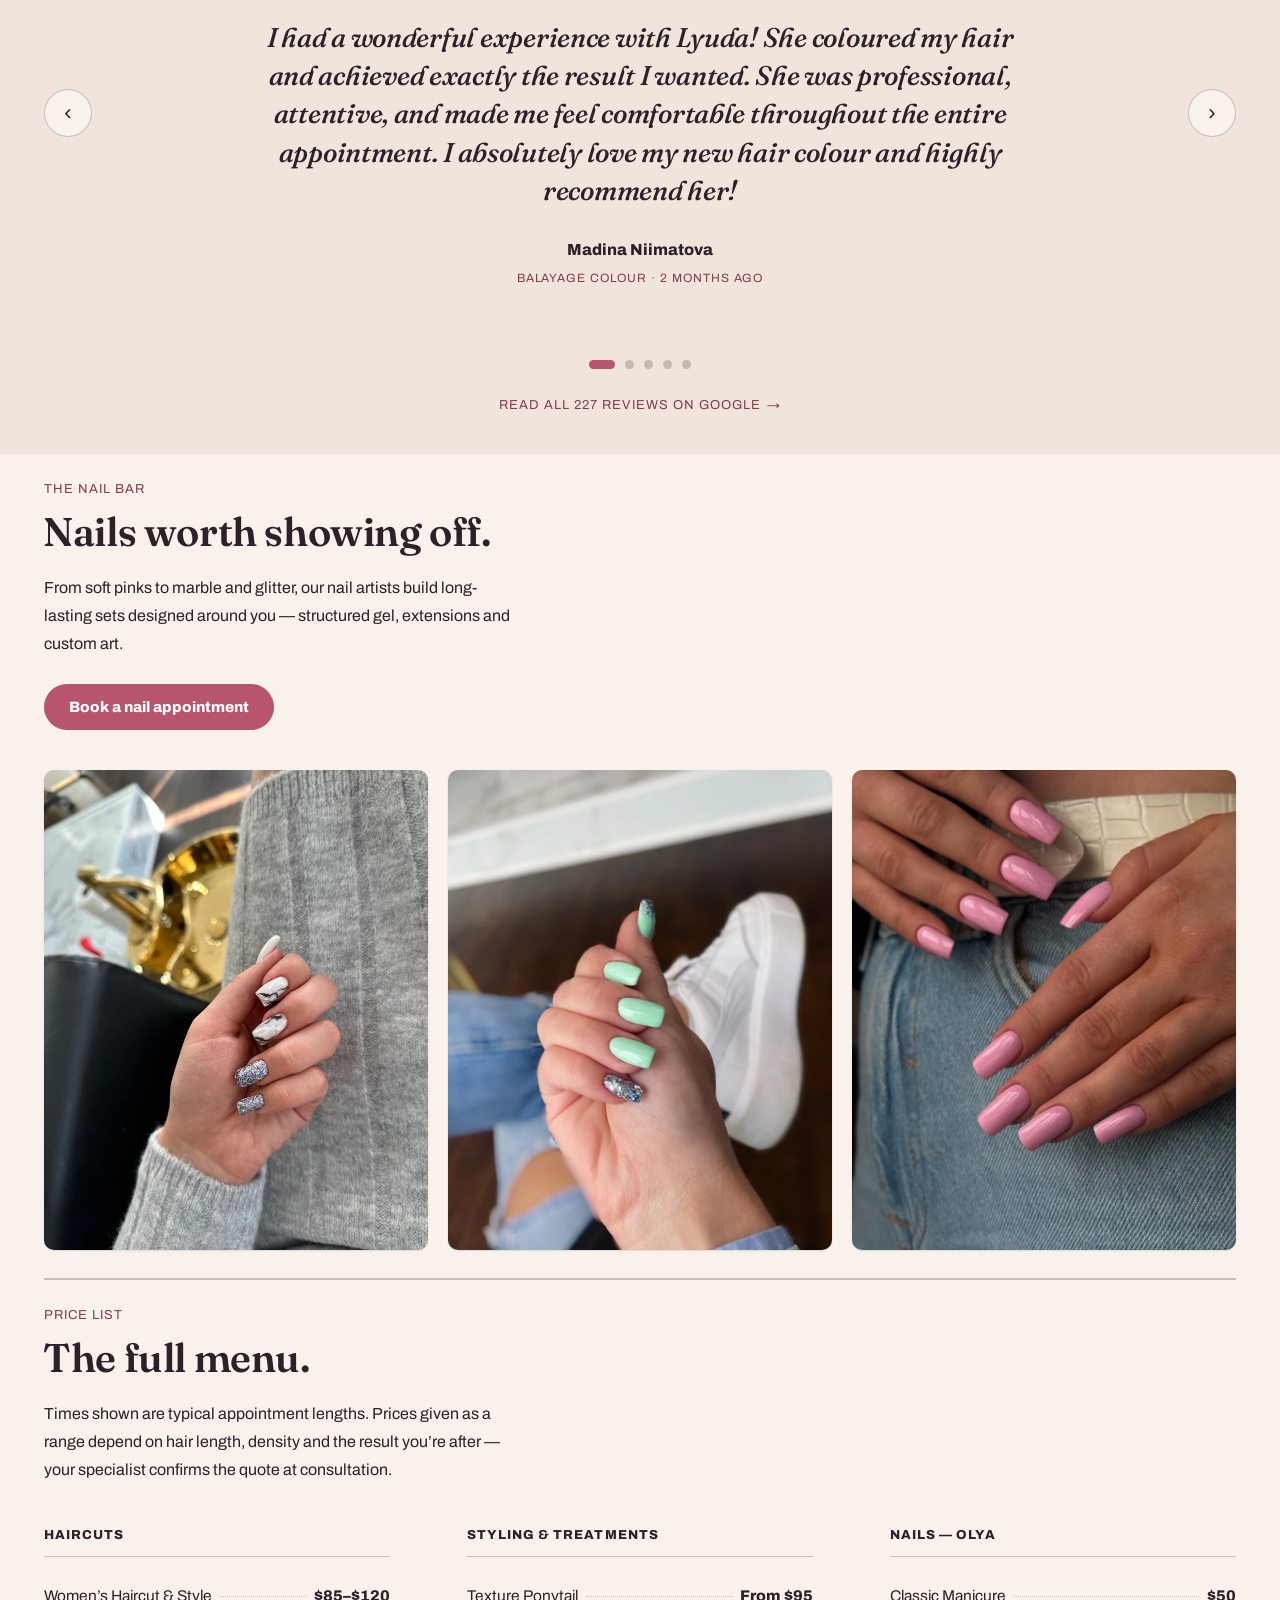
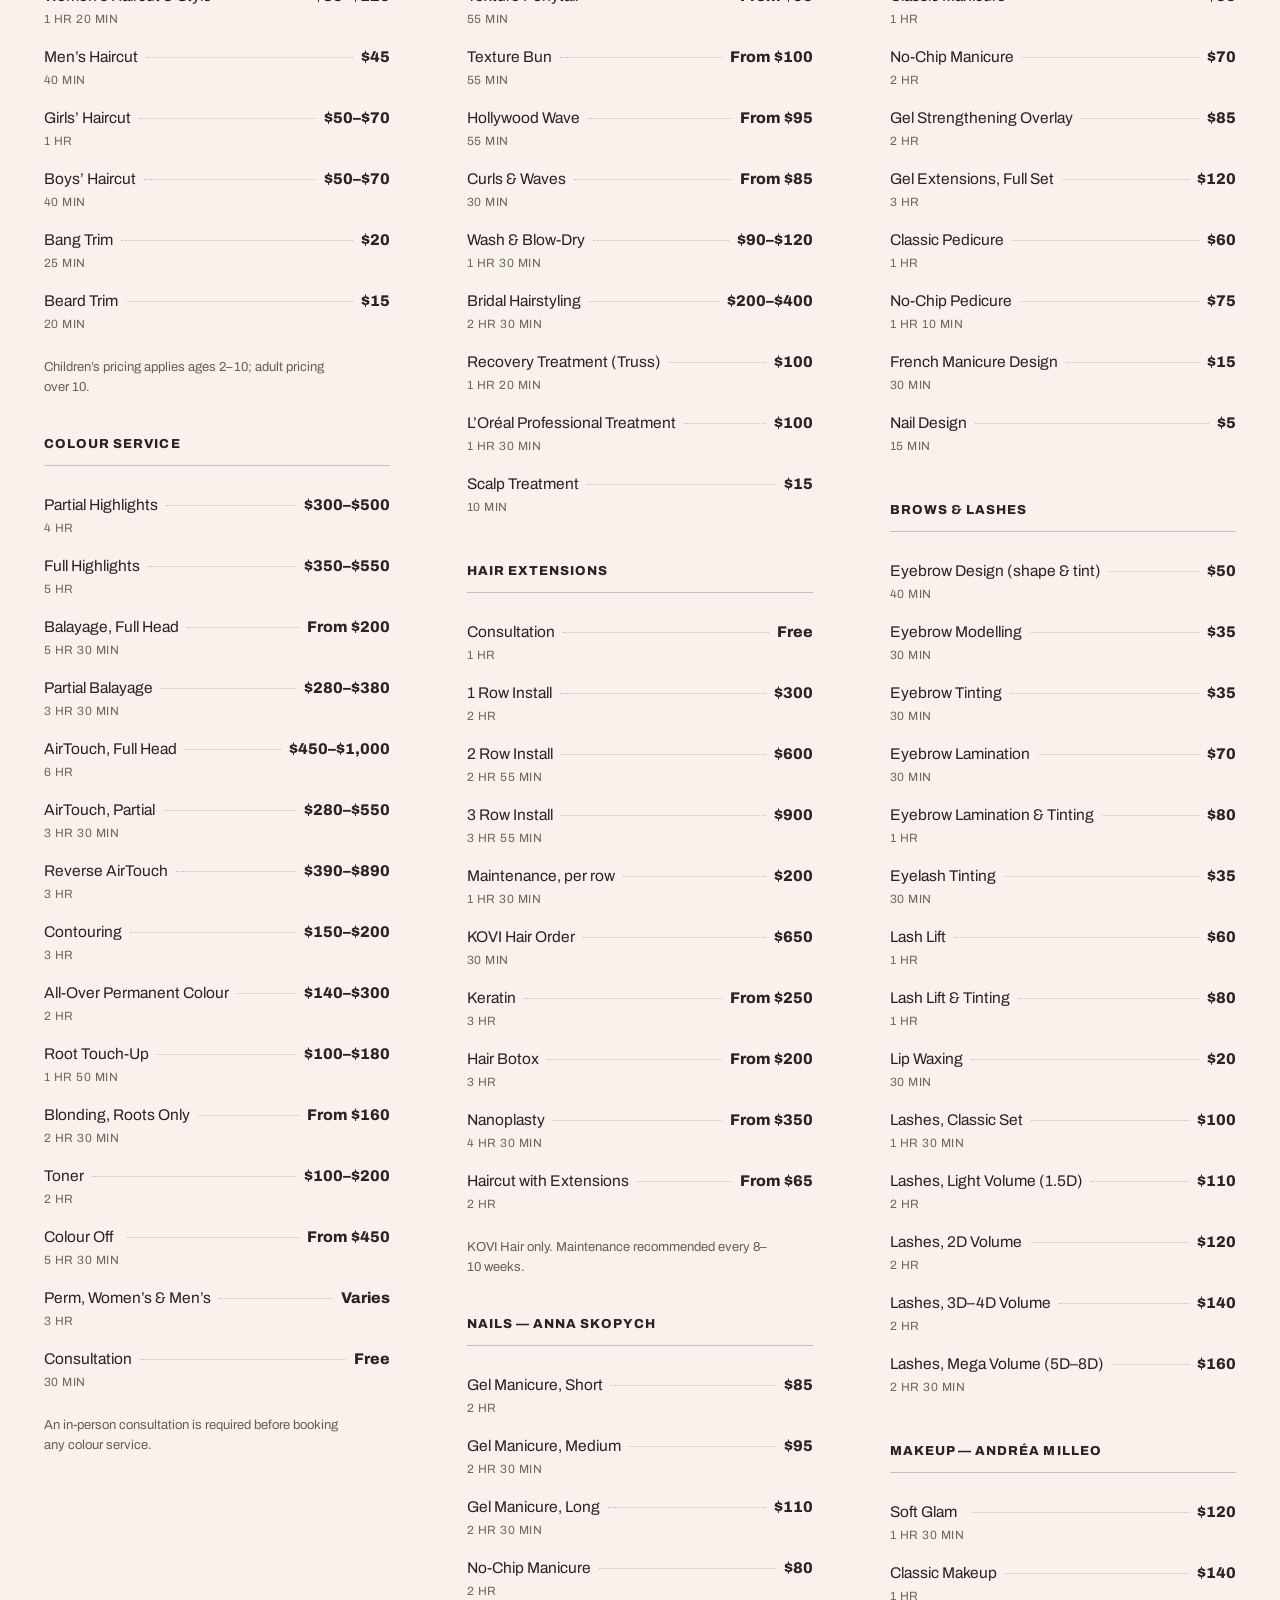
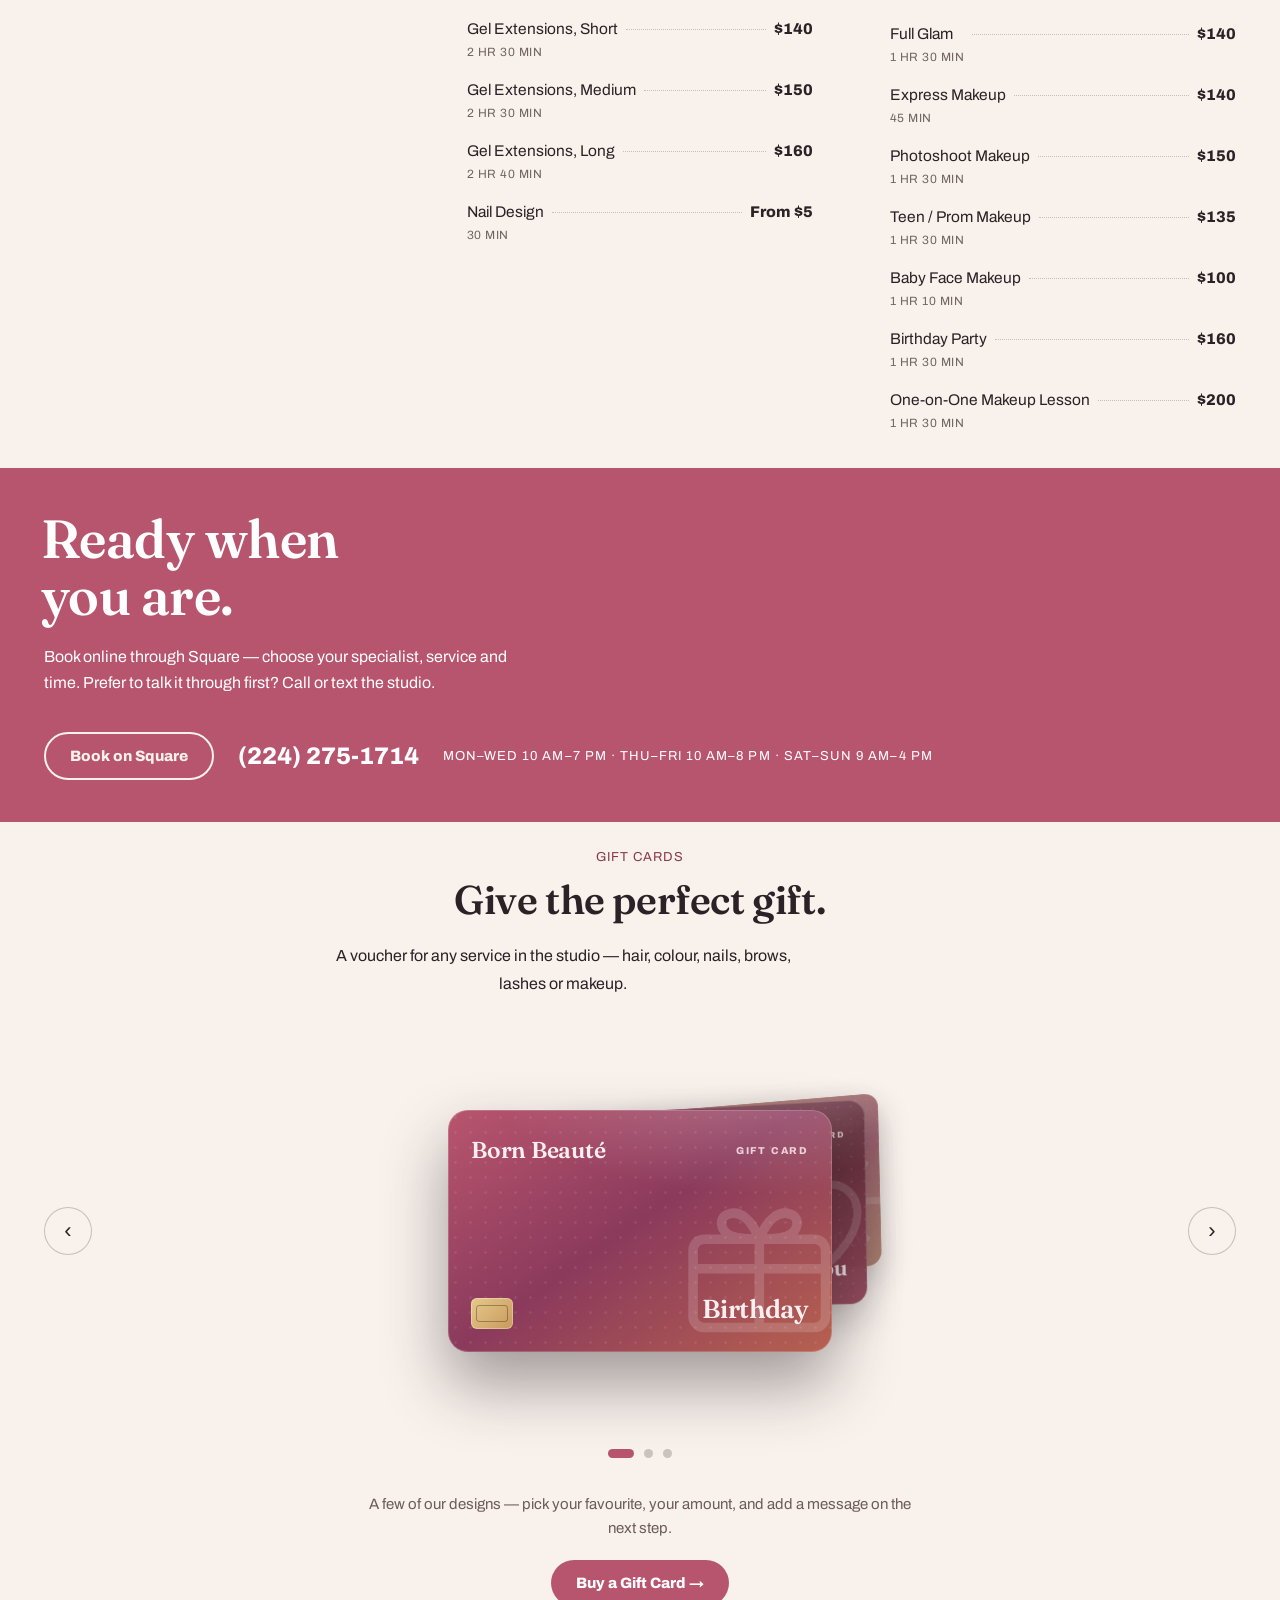
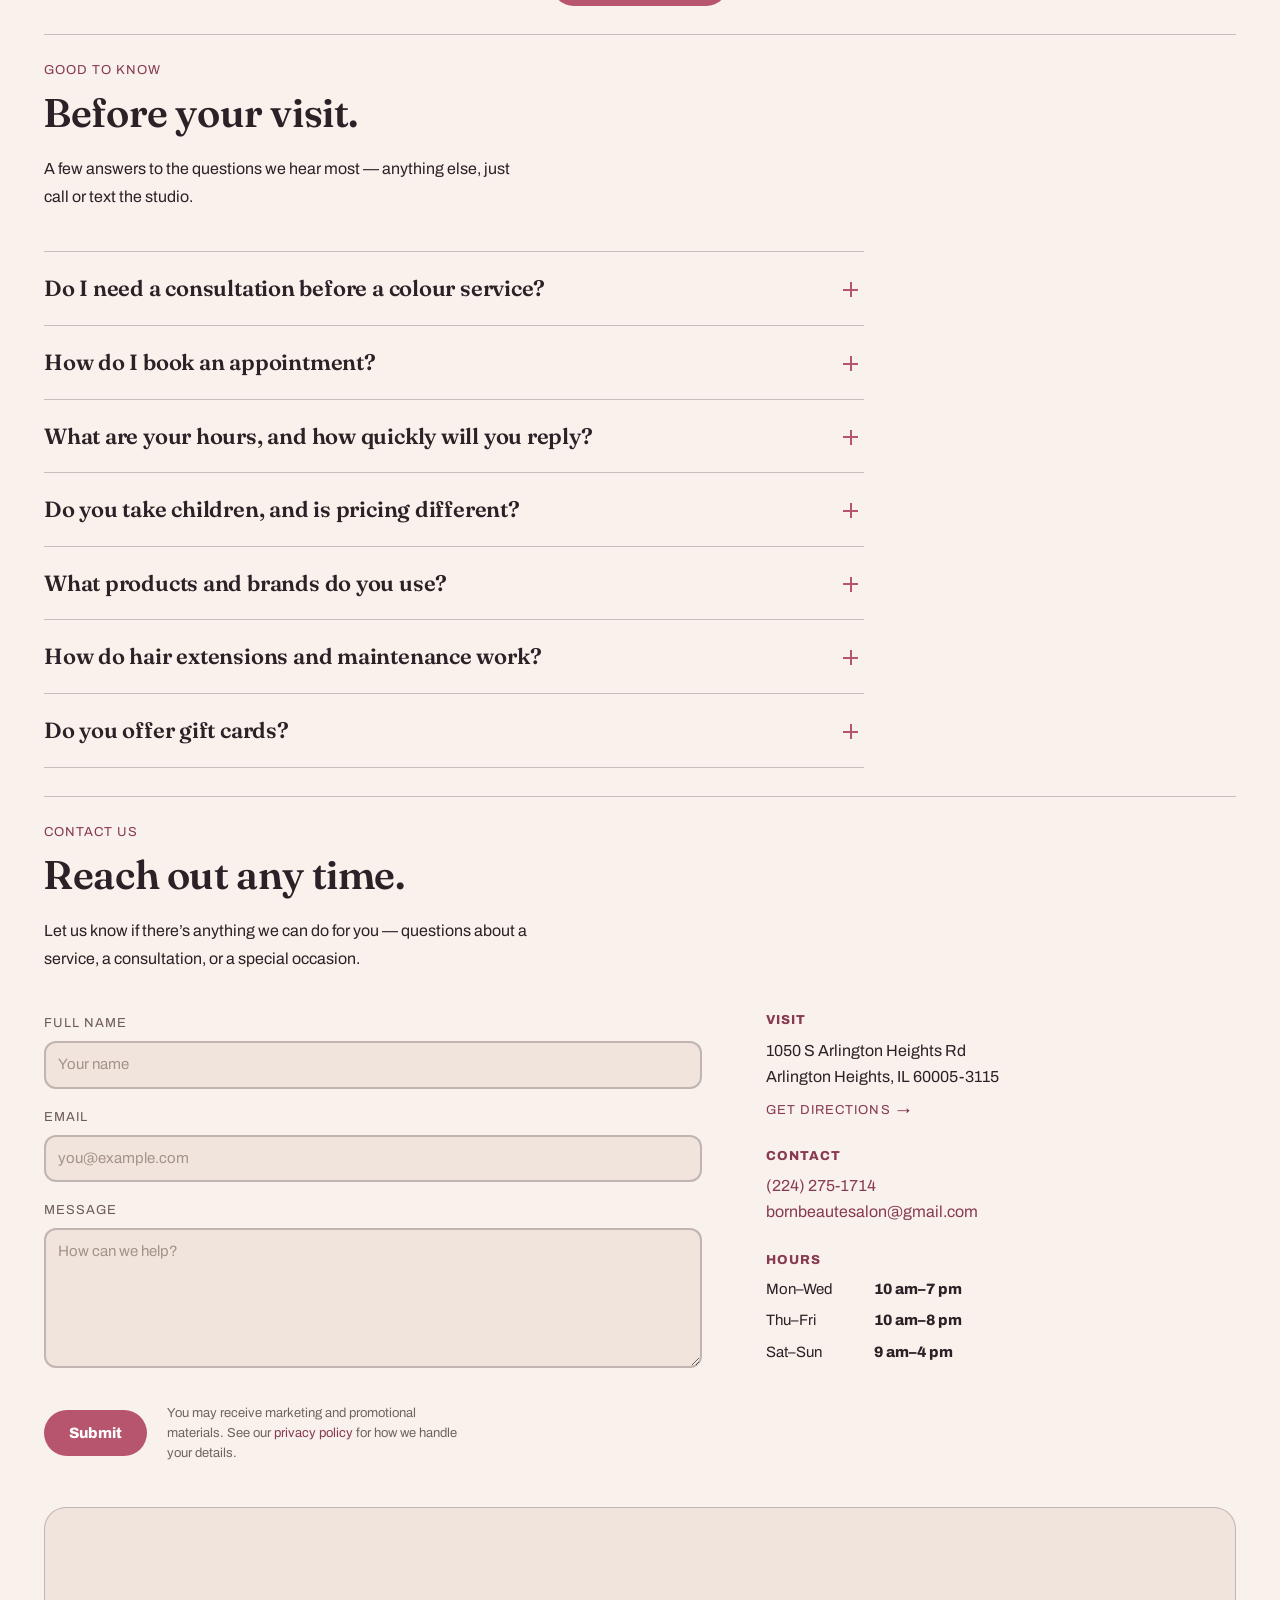
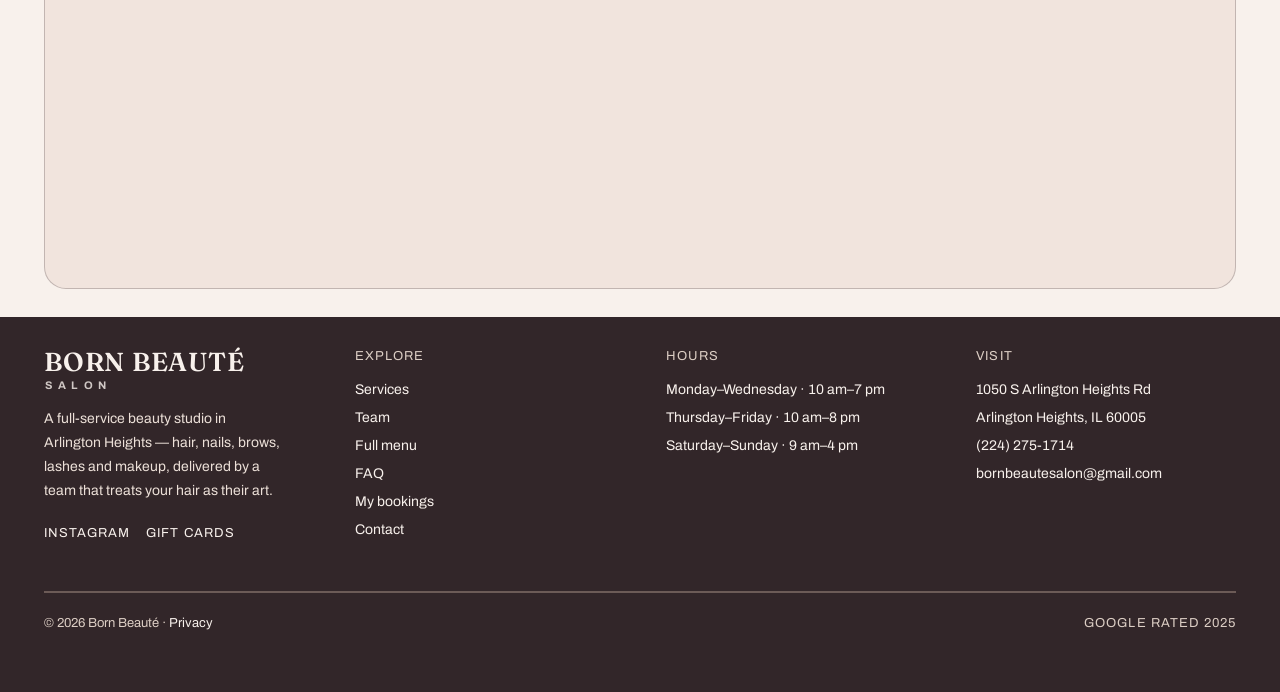
==== commit 19b3e216: "Halve top/bottom spacing on every section Cut vertical (block-direction) padding roughly in half acr" ====
--- a/index.html
+++ b/index.html
@@ -23,7 +23,7 @@
 <link rel="icon" href="assets/img/favicon.svg" type="image/svg+xml">
 <link rel="preconnect" href="https://fonts.googleapis.com">
 <link rel="preconnect" href="https://fonts.gstatic.com" crossorigin>
-<link rel="stylesheet" href="assets/css/styles.css?v=3">
+<link rel="stylesheet" href="assets/css/styles.css?v=4">
 <script>document.documentElement.classList.add('js');</script>
 
 <!-- Google Analytics 4 — replace G-XXXXXXXXXX with the studio's Measurement ID
--- a/assets/css/styles.css
+++ b/assets/css/styles.css
@@ -143,8 +143,8 @@
 .eyebrow { font-size: 13px; letter-spacing: 0.08em; text-transform: uppercase; }
 
 .hr { height: 2px; border: 0; margin: 0; background: var(--color-divider); }
-.section { padding-block: 56px; }
-.spacer-56 { height: 56px; }
+.section { padding-block: 28px; }
+.spacer-56 { height: 28px; }
 
 /* --- buttons ------------------------------------------------------------- */
 
@@ -287,7 +287,7 @@
   position: relative; z-index: 2; color: var(--color-bg);
   min-height: 100vh; min-height: 100svh; /* full-screen hero */
   display: flex; flex-direction: column; justify-content: flex-end;
-  padding-top: calc(var(--header-h) + 96px);
+  padding-top: calc(var(--header-h) + 48px);
   text-align: left;
 }
 /* Pin the hero copy to the left edge instead of the centered page column, so
@@ -315,7 +315,7 @@
 .stat-label { font-size: 13px; line-height: 14px; letter-spacing: 0.08em; text-transform: uppercase; margin-top: 10px; }
 
 @media (max-width: 620px) {
-  .hero-body { min-height: 0; padding-top: calc(var(--header-h) + 64px); }
+  .hero-body { min-height: 0; padding-top: calc(var(--header-h) + 32px); }
   .stats { gap: 22px 36px; grid-template-columns: repeat(2, auto); }
 }
 
@@ -413,7 +413,7 @@
 /* --- booking ------------------------------------------------------------- */
 
 .book { background: var(--color-accent); color: var(--color-on-accent); }
-.book .wrap { padding-block: 84px; }
+.book .wrap { padding-block: 42px; }
 .book h2 {
   font-size: clamp(34px, 4.2vw, 56px); line-height: 1.06;
   letter-spacing: -0.015em; margin-left: -0.058em;
@@ -480,7 +480,7 @@
 @media (max-width: 860px) {
   .book-layout { grid-template-columns: 1fr; }
   .form-grid { grid-template-columns: 1fr; }
-  .book .wrap { padding-block: 64px; }
+  .book .wrap { padding-block: 32px; }
 }
 
 /* --- shop ---------------------------------------------------------------- */
@@ -550,7 +550,7 @@
 /* --- footer -------------------------------------------------------------- */
 
 .site-footer { background: var(--color-neutral-900); color: var(--color-bg); }
-.site-footer .wrap { padding-block: 64px 28px; }
+.site-footer .wrap { padding-block: 32px 14px; }
 .footer-grid { display: grid; grid-template-columns: repeat(auto-fit, minmax(200px, 1fr)); gap: 40px clamp(24px, 4vw, 64px); }
 .footer-brand { font-family: var(--font-heading); font-weight: 800; font-size: 22px; letter-spacing: -0.02em; }
 .footer-about { font-size: 14px; line-height: 24px; margin-top: 16px; max-width: 30ch; color: var(--color-neutral-200); }
@@ -955,7 +955,7 @@
 /* --- reviews (full-width blush band) ------------------------------------- */
 
 .reviews { background: var(--color-surface); }
-.reviews .wrap { padding-block: 76px; }
+.reviews .wrap { padding-block: 38px; }
 
 .reviews-head { text-align: center; max-width: 720px; margin: 0 auto; }
 .reviews-head .kicker { margin-left: auto; margin-right: auto; }
